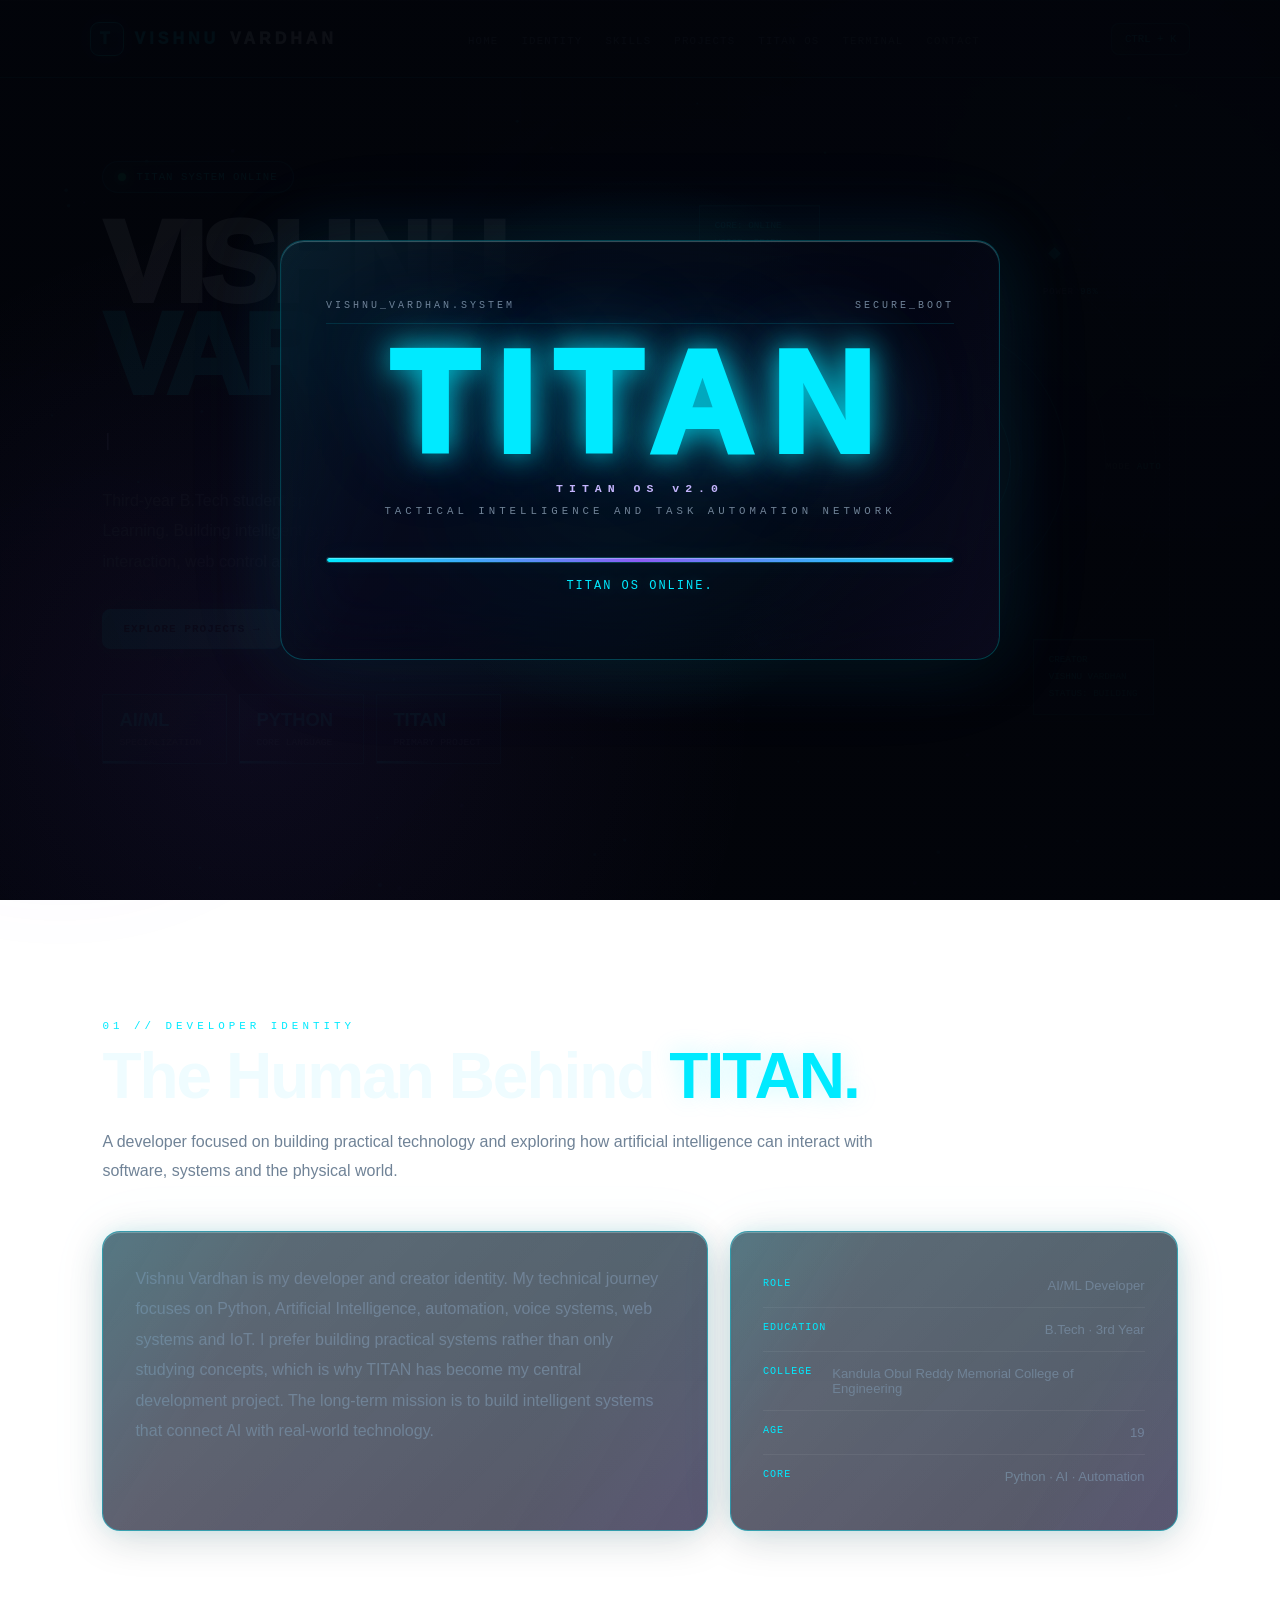
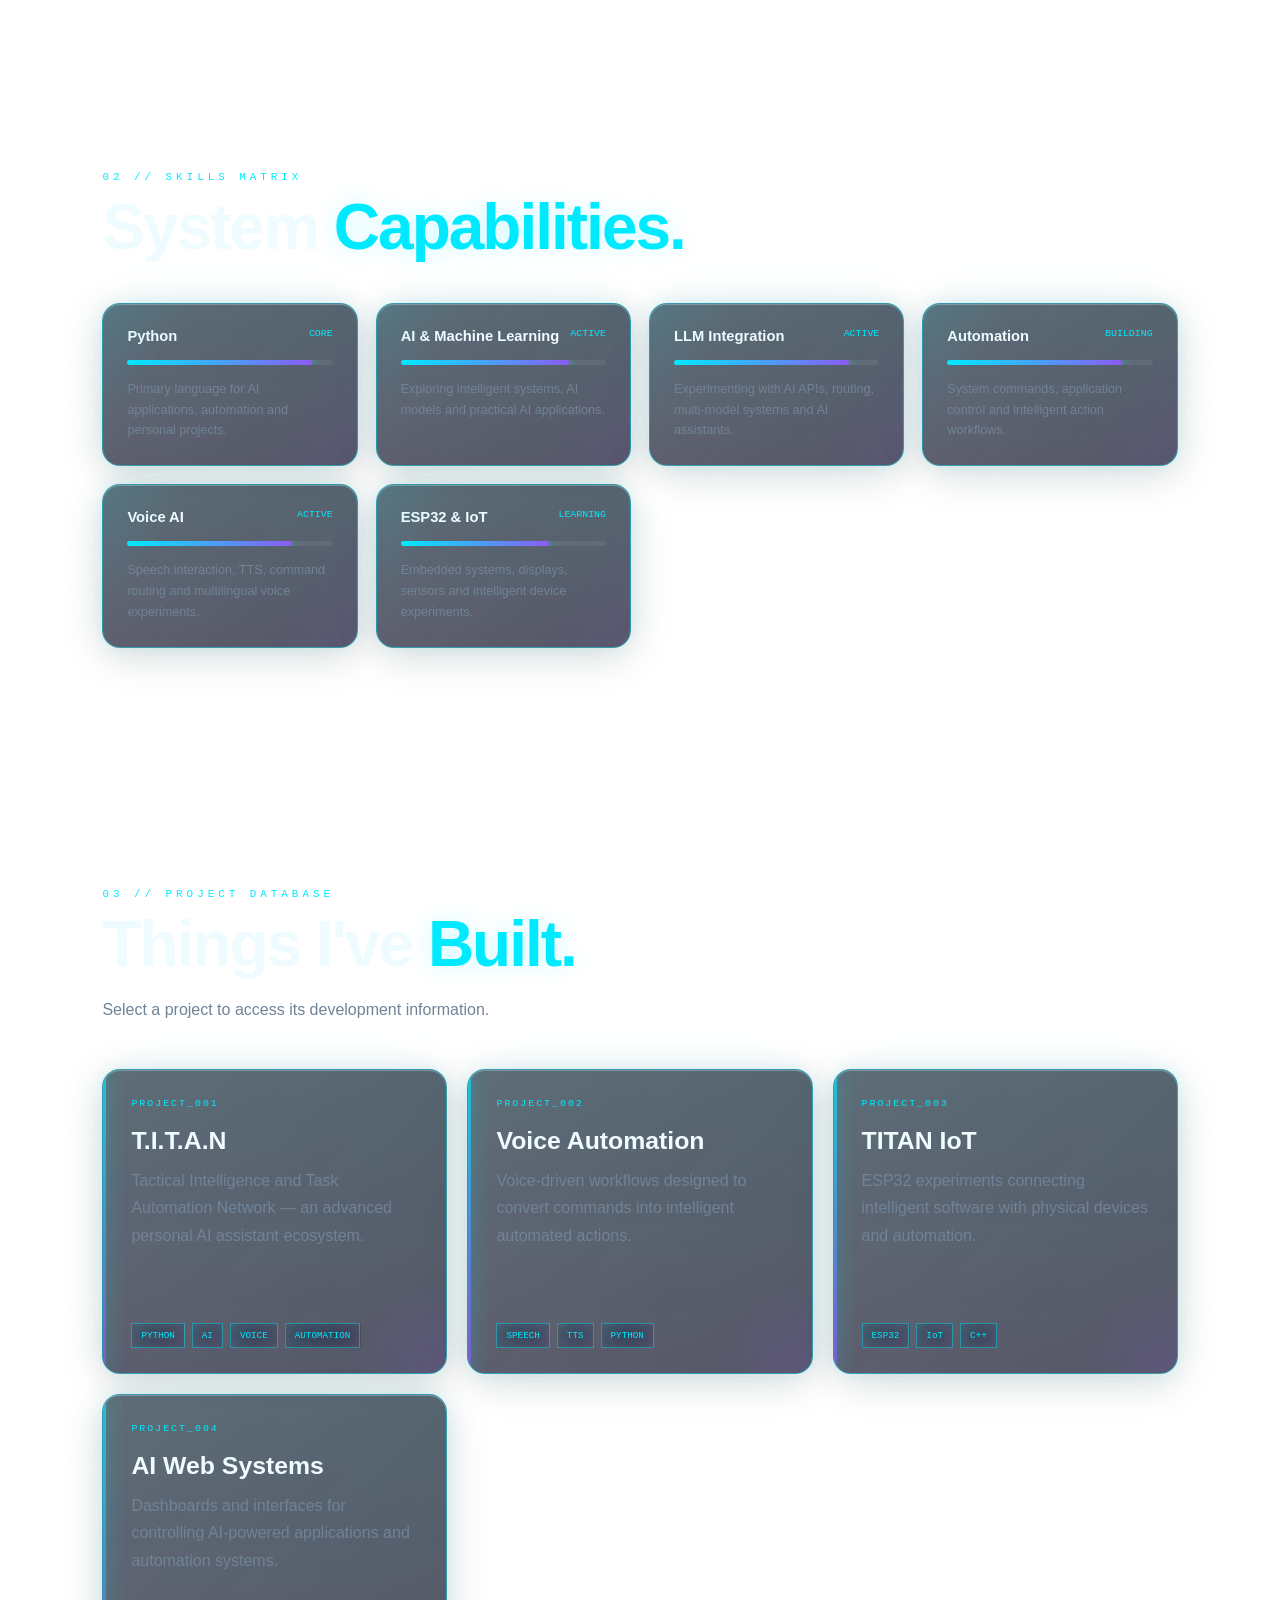
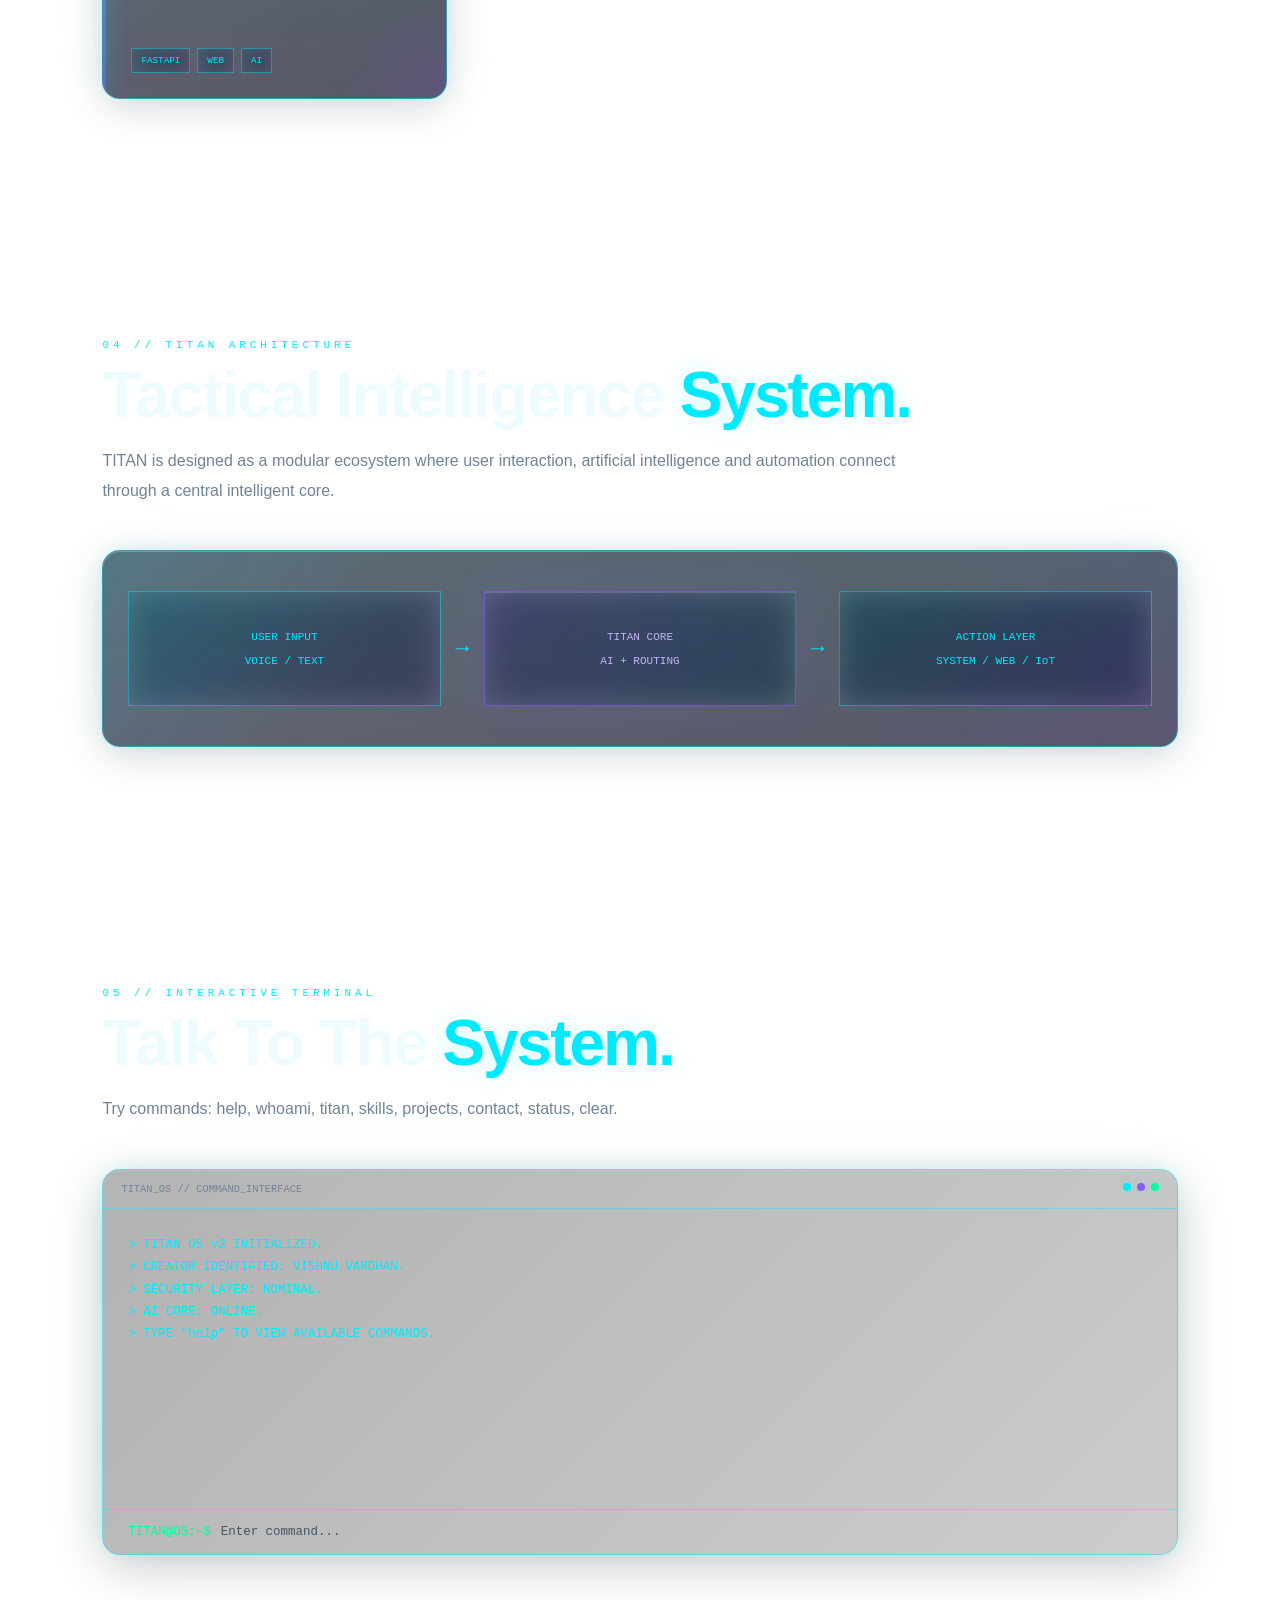
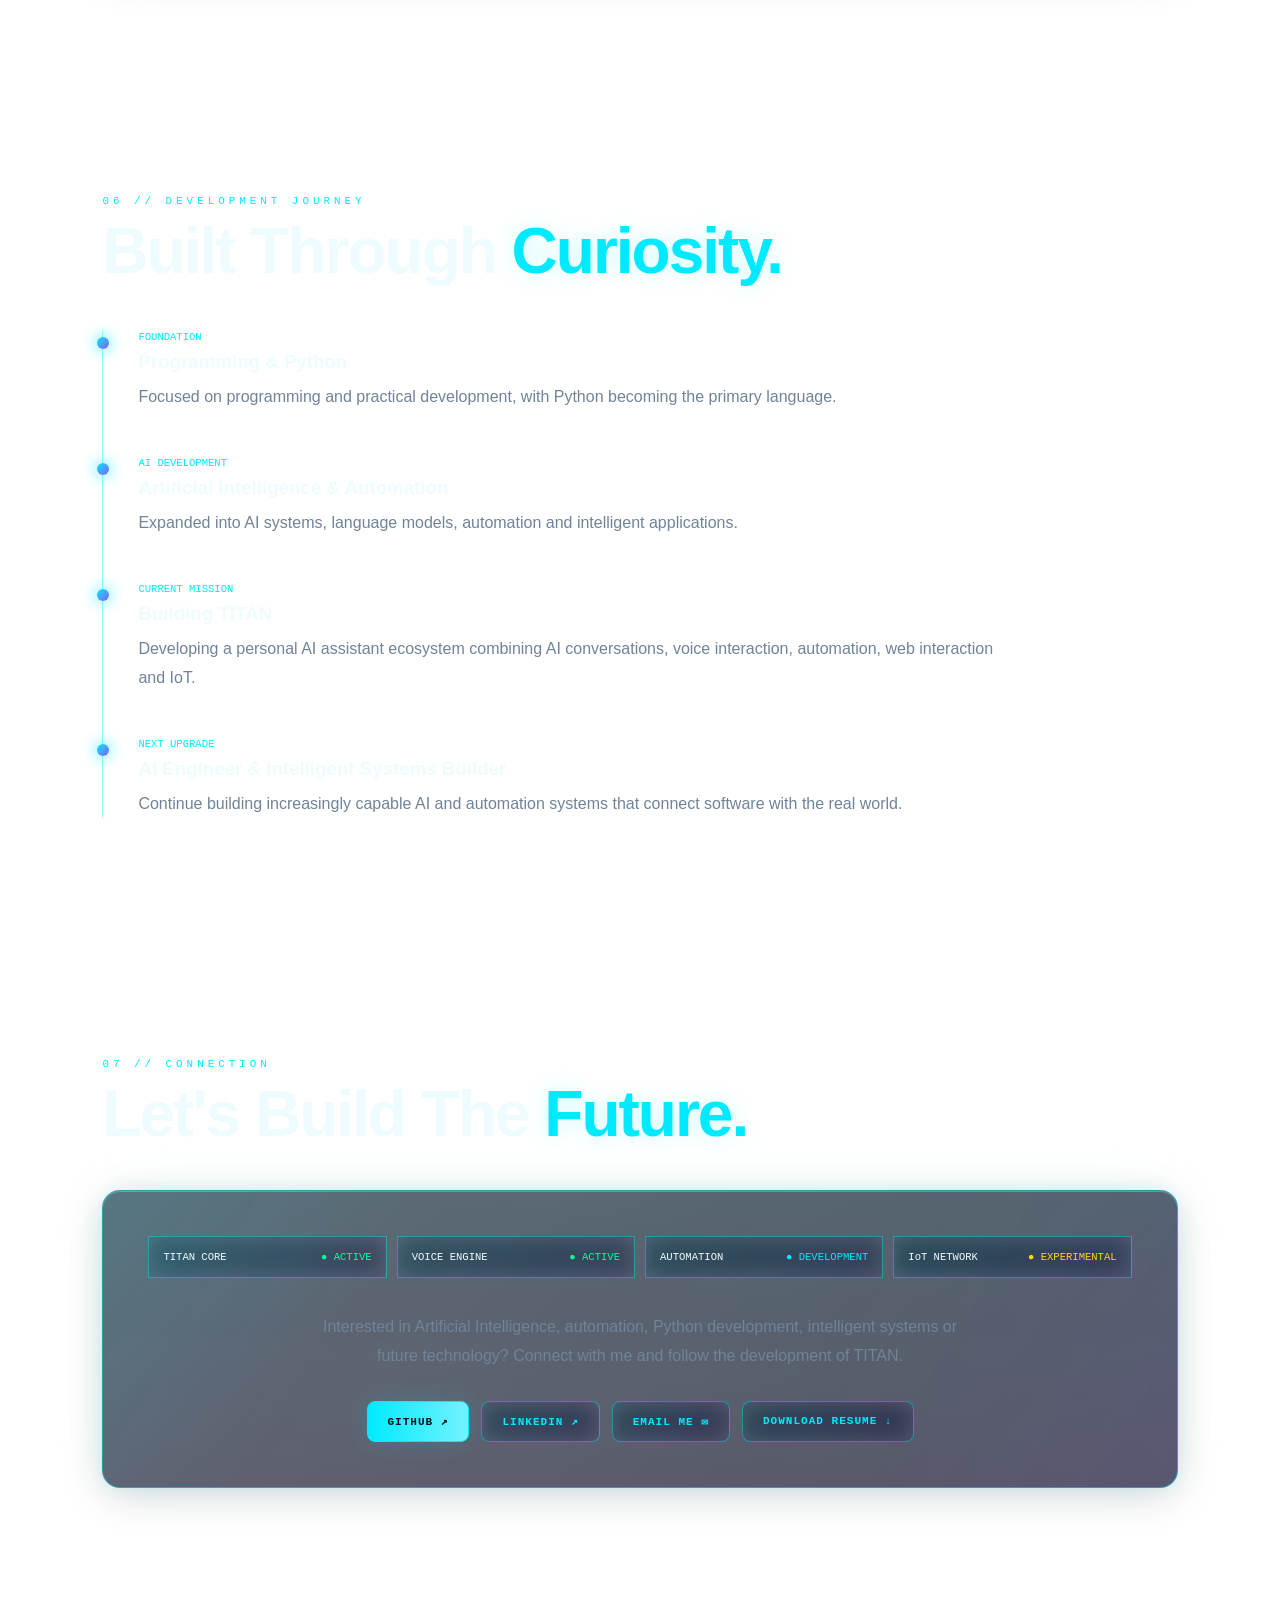
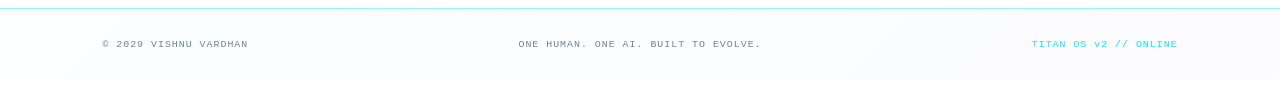
==== index.html @ 8878bdc1 "initial commit" ====
<!DOCTYPE html>
<html lang="en">
<head>
  <meta charset="UTF-8">
  <meta name="viewport" content="width=device-width, initial-scale=1.0">

  <meta
    name="description"
    content="Vishnu Vardhan — AI/ML Developer, Python Developer and creator of TITAN."
  >

  <meta name="theme-color" content="#03050d">

  <title>Vishnu Vardhan | TITAN OS v2</title>

  <style>
    /* =========================================================
       TITAN OS v2
       FUTURISTIC CYAN / VIOLET HUD SYSTEM
    ========================================================= */

    :root {
      --bg: #02040a;
      --bg-2: #050817;
      --bg-3: #090d20;

      --panel: rgba(7, 12, 28, 0.72);
      --panel-strong: rgba(4, 7, 18, 0.94);
      --panel-light: rgba(12, 20, 45, 0.60);

      --cyan: #00eaff;
      --cyan-soft: #a5f8ff;

      --violet: #8b5cf6;
      --violet-soft: #c4b5fd;

      --blue: #4f7cff;
      --green: #00ff9d;
      --yellow: #ffd60a;
      --red: #ff4d6d;

      --text: #effcff;
      --text-soft: #b9ccda;
      --muted: #708397;

      --border: rgba(0, 234, 255, 0.14);
      --border-bright: rgba(0, 234, 255, 0.42);
      --border-violet: rgba(139, 92, 246, 0.35);

      --shadow-cyan:
        0 0 18px rgba(0, 234, 255, 0.10),
        0 0 65px rgba(0, 234, 255, 0.05);

      --shadow-violet:
        0 0 25px rgba(139, 92, 246, 0.10),
        0 0 80px rgba(139, 92, 246, 0.06);

      --radius: 18px;
      --radius-small: 10px;
      --nav-height: 78px;
    }

    /* =========================================================
       RESET
    ========================================================= */

    * {
      margin: 0;
      padding: 0;
      box-sizing: border-box;
    }

    h1,
    h2,
    h3,
    p {
      overflow-wrap: break-word;
    }

    html {
      scroll-behavior: smooth;
      scroll-padding-top: var(--nav-height);
      -webkit-text-size-adjust: 100%;
      overflow-x: hidden;
    }

    body {
      min-height: 100vh;
      overflow-x: hidden;

      font-family:
        Inter,
        "Segoe UI",
        Arial,
        sans-serif;

      color: var(--text);

      background:
        radial-gradient(
          circle at 82% 8%,
          rgba(0, 234, 255, 0.12),
          transparent 24%
        ),
        radial-gradient(
          circle at 12% 78%,
          rgba(139, 92, 246, 0.10),
          transparent 28%
        ),
        radial-gradient(
          circle at 50% 38%,
          rgba(79, 124, 255, 0.05),
          transparent 40%
        ),
        linear-gradient(
          135deg,
          var(--bg),
          var(--bg-2) 50%,
          var(--bg-3)
        );

      background-attachment: fixed;
    }

    body::before {
      content: "";
      position: fixed;
      inset: 0;
      z-index: 9998;
      pointer-events: none;

      background:
        repeating-linear-gradient(
          to bottom,
          rgba(255,255,255,0.015) 0px,
          rgba(255,255,255,0.015) 1px,
          transparent 1px,
          transparent 4px
        );

      opacity: 0.22;
      mix-blend-mode: screen;
    }

    body::after {
      content: "";
      position: fixed;
      inset: 0;
      z-index: 9997;
      pointer-events: none;

      background:
        radial-gradient(
          circle at center,
          transparent 48%,
          rgba(0,0,0,0.22) 100%
        );
    }

    a {
      color: inherit;
      text-decoration: none;
    }

    button,
    input {
      font: inherit;
    }

    button {
      cursor: pointer;
    }

    ::selection {
      color: #021014;
      background: var(--cyan);
    }

    /* =========================================================
       BACKGROUND
    ========================================================= */

    #particles {
      position: fixed;
      inset: 0;
      z-index: -6;
      pointer-events: none;
    }

    .ambient-glow {
      position: fixed;
      width: 400px;
      height: 400px;
      border-radius: 50%;
      pointer-events: none;
      filter: blur(80px);
      opacity: 0.14;
      z-index: -4;
    }

    .ambient-one {
      top: 10%;
      right: -120px;
      background: var(--cyan);
    }

    .ambient-two {
      bottom: 10%;
      left: -140px;
      background: var(--violet);
    }

    .grid-background {
      position: fixed;
      inset: 0;
      z-index: -5;
      pointer-events: none;

      background:
        linear-gradient(
          rgba(0, 234, 255, 0.028) 1px,
          transparent 1px
        ),
        linear-gradient(
          90deg,
          rgba(0, 234, 255, 0.028) 1px,
          transparent 1px
        );

      background-size: 52px 52px;

      mask-image:
        linear-gradient(
          to bottom,
          black,
          transparent 92%
        );
    }

    .scan-line {
      position: fixed;
      left: 0;
      width: 100%;
      height: 1px;

      background:
        linear-gradient(
          90deg,
          transparent,
          rgba(0, 234, 255, 0.0),
          var(--cyan),
          rgba(0, 234, 255, 0.0),
          transparent
        );

      opacity: 0.18;
      z-index: -2;

      animation: scanMove 8s linear infinite;
      pointer-events: none;
    }

    @keyframes scanMove {
      0% {
        top: -5%;
      }

      100% {
        top: 105%;
      }
    }

    #scrollProgress {
      position: fixed;
      top: 0;
      left: 0;

      width: 0;
      height: 3px;

      z-index: 10001;

      background:
        linear-gradient(
          90deg,
          var(--cyan),
          var(--violet)
        );

      box-shadow:
        0 0 16px var(--cyan),
        0 0 22px var(--violet);
    }

    /* =========================================================
       BOOT SCREEN
    ========================================================= */

    #bootScreen {
      position: fixed;
      inset: 0;
      z-index: 99999;

      display: flex;
      justify-content: center;
      align-items: center;

      background:
        radial-gradient(
          circle at center,
          rgba(0, 234, 255, 0.12),
          transparent 35%
        ),
        radial-gradient(
          circle at 20% 80%,
          rgba(139, 92, 246, 0.08),
          transparent 40%
        ),
        linear-gradient(
          135deg,
          rgba(2, 4, 10, 0.95),
          rgba(2, 4, 10, 0.98)
        );

      transition:
        opacity 0.9s ease,
        visibility 0.9s ease;
    }

    #bootScreen.hidden {
      opacity: 0;
      visibility: hidden;
      pointer-events: none;
    }

    .boot-box {
      width: min(720px, 88%);

      padding: 60px 45px;

      border:
        1px solid rgba(0, 234, 255, 0.25);

      border-radius: 24px;

      background:
        linear-gradient(
          135deg,
          rgba(7, 12, 28, 0.60),
          rgba(4, 7, 18, 0.55)
        );

      backdrop-filter: blur(40px) saturate(180%);

      box-shadow:
        0 8px 60px rgba(0, 0, 0, 0.30),
        inset 0 1px 0 rgba(255, 255, 255, 0.20),
        inset 0 1px 2px rgba(0, 234, 255, 0.12),
        0 0 80px rgba(0, 234, 255, 0.12),
        0 0 120px rgba(139, 92, 246, 0.06);

      position: relative;

      overflow: hidden;
    }

    .boot-box::before {
      content: "";

      position: absolute;
      inset: 0;

      border-radius: 24px;

      background:
        linear-gradient(
          120deg,
          rgba(0, 234, 255, 0.08),
          transparent 30%,
          transparent 70%,
          rgba(139, 92, 246, 0.06)
        );

      pointer-events: none;
    }

    .boot-box > * {
      position: relative;
      z-index: 1;
    }

    .boot-topline {
      display: flex;
      justify-content: space-between;
      color: var(--muted);
      font: 10px/1 monospace;
      letter-spacing: 3px;
      margin-bottom: 20px;

      padding-bottom: 12px;

      border-bottom: 1px solid rgba(0, 234, 255, 0.12);

      animation: fadeInDown 0.8s ease-out;
    }

    @keyframes fadeInDown {
      from {
        opacity: 0;
        transform: translateY(-10px);
      }
      to {
        opacity: 1;
        transform: translateY(0);
      }
    }

    .boot-logo {
      text-align: center;

      font-size:
        clamp(4rem, 12vw, 9rem);

      font-weight: 950;
      line-height: 0.85;
      letter-spacing: 18px;

      color: var(--cyan);

      text-shadow:
        0 0 30px rgba(0, 234, 255, 0.85),
        0 0 80px rgba(0, 234, 255, 0.30),
        0 0 120px rgba(139, 92, 246, 0.20);

      animation: bootLogoGlow 3s ease-in-out infinite;
    }

    @keyframes bootLogoGlow {
      0%, 100% {
        text-shadow:
          0 0 30px rgba(0, 234, 255, 0.85),
          0 0 80px rgba(0, 234, 255, 0.30),
          0 0 120px rgba(139, 92, 246, 0.20);
      }
      50% {
        text-shadow:
          0 0 40px rgba(0, 234, 255, 1),
          0 0 100px rgba(0, 234, 255, 0.40),
          0 0 140px rgba(139, 92, 246, 0.30);
      }
    }

    .boot-version {
      text-align: center;
      margin-top: 15px;

      color: var(--violet-soft);

      font:
        700 0.72rem monospace;

      letter-spacing: 6px;

      opacity: 0.9;

      animation: fadeInUp 0.8s ease-out 0.2s both;
    }

    @keyframes fadeInUp {
      from {
        opacity: 0;
        transform: translateY(10px);
      }
      to {
        opacity: 1;
        transform: translateY(0);
      }
    }

    .boot-subtitle {
      margin-top: 10px;

      text-align: center;

      color: var(--muted);

      font:
        0.67rem monospace;

      letter-spacing: 4px;

      animation: fadeInUp 0.8s ease-out 0.4s both;
    }

    .boot-progress-shell {
      margin-top: 40px;

      height: 6px;

      background:
        linear-gradient(
          135deg,
          rgba(255, 255, 255, 0.05),
          rgba(255, 255, 255, 0.02)
        );

      border:
        1px solid rgba(0, 234, 255, 0.20);

      border-radius: 3px;

      overflow: hidden;

      box-shadow:
        inset 0 1px 2px rgba(0, 0, 0, 0.20),
        0 0 20px rgba(0, 234, 255, 0.08);

      animation: fadeInUp 0.8s ease-out 0.6s both;
    }

    #bootProgress {
      width: 0;
      height: 100%;

      background:
        linear-gradient(
          90deg,
          var(--cyan),
          var(--violet),
          var(--cyan)
        );

      box-shadow:
        0 0 20px var(--cyan),
        0 0 30px var(--violet),
        inset 0 1px 0 rgba(255, 255, 255, 0.30);

      transition:
        width 0.35s cubic-bezier(0.23, 1, 0.320, 1);

      border-radius: 2px;
    }

    #bootMessage {
      margin-top: 16px;

      text-align: center;

      color: var(--cyan);

      font:
        0.75rem monospace;

      letter-spacing: 2px;

      min-height: 20px;

      opacity: 0.95;

      animation: fadeInUp 0.8s ease-out 0.8s both;

      text-shadow:
        0 0 15px rgba(0, 234, 255, 0.30);
    }

    /* =========================================================
       NAVIGATION
    ========================================================= */

    nav {
      position: fixed;
      top: 0;
      left: 0;

      width: 100%;
      height: var(--nav-height);

      z-index: 5000;

      display: flex;
      align-items: center;
      justify-content: space-between;

      padding: 0 7%;

      background:
        linear-gradient(
          135deg,
          rgba(2, 4, 10, 0.45),
          rgba(2, 4, 10, 0.35)
        );

      backdrop-filter: blur(25px) saturate(180%);

      border-bottom:
        1px solid var(--border-bright);

      box-shadow:
        0 8px 35px rgba(0,0,0,0.15),
        inset 0 1px 0 rgba(255,255,255,0.1);
    }

    .brand {
      display: flex;
      align-items: center;
      gap: 11px;

      color: var(--cyan);

      font-weight: 950;
      letter-spacing: 4px;
    }

    .brand-icon {
      width: 34px;
      height: 34px;

      display: grid;
      place-items: center;

      border:
        1px solid var(--cyan);

      border-radius: 9px;

      color: var(--cyan);

      background:
        linear-gradient(
          135deg,
          rgba(0,234,255,0.25),
          rgba(139,92,246,0.20)
        );

      box-shadow:
        0 0 20px rgba(0,234,255,0.25),
        inset 0 0 20px rgba(0,234,255,0.12),
        0 8px 16px rgba(0,0,0,0.1);

      backdrop-filter: blur(12px);
    }

    .brand span {
      color: var(--text);
    }

    .nav-links {
      display: flex;
      align-items: center;
      gap: 23px;
      list-style: none;
    }

    .nav-links a {
      position: relative;

      color: var(--muted);

      font:
        0.67rem monospace;

      letter-spacing: 1.2px;

      transition: 0.25s;
    }

    .nav-links a::after {
      content: "";

      position: absolute;
      left: 0;
      bottom: -7px;

      width: 0;
      height: 1px;

      background:
        linear-gradient(
          90deg,
          var(--cyan),
          var(--violet)
        );

      box-shadow:
        0 0 8px var(--cyan);

      transition: width 0.25s ease;
    }

    .nav-links a:hover {
      color: var(--text);
    }

    .nav-links a:hover::after {
      width: 100%;
    }

    .nav-actions {
      display: flex;
      gap: 10px;
    }

    .nav-button {
      padding: 9px 13px;

      color: var(--cyan);

      background:
        linear-gradient(
          135deg,
          rgba(0,234,255,0.08),
          rgba(139,92,246,0.06)
        );

      border:
        1px solid var(--border-bright);

      border-radius: 8px;

      font:
        0.67rem monospace;

      backdrop-filter: blur(12px);

      transition: 0.25s;
    }

    .nav-button:hover {
      color: #001014;
      background: var(--cyan);

      box-shadow:
        0 0 25px rgba(0,234,255,0.2);
    }

    #menuButton {
      display: none;

      color: var(--cyan);

      background: transparent;
      border: none;

      font-size: 1.5rem;
    }

    /* =========================================================
       GENERAL
    ========================================================= */

    section {
      padding: 120px 8%;
    }

    .section-label {
      color: var(--cyan);

      font:
        0.68rem monospace;

      letter-spacing: 4px;
    }

    .section-title {
      margin-top: 14px;

      font-size:
        clamp(2.6rem, 5vw, 4.8rem);

      line-height: 0.95;

      letter-spacing: -2px;
    }

    .section-title span {
      color: var(--cyan);

      text-shadow:
        0 0 25px rgba(0,234,255,0.22);
    }

    .section-description {
      max-width: 800px;

      margin-top: 20px;

      color: var(--muted);

      line-height: 1.85;
    }

    .glass {
      background:
        linear-gradient(
          135deg,
          rgba(255,255,255,0.12),
          rgba(255,255,255,0.04)
        ),
        linear-gradient(
          180deg,
          rgba(0,234,255,0.06),
          rgba(139,92,246,0.04)
        ),
        var(--panel);

      border:
        1px solid var(--border-bright);

      border-radius: var(--radius);

      backdrop-filter: blur(32px) saturate(180%);

      box-shadow:
        0 8px 40px rgba(0,0,0,0.15),
        inset 0 1px 0 rgba(255,255,255,0.25),
        inset 0 1px 2px rgba(0,234,255,0.08),
        var(--shadow-cyan);

      position: relative;

      transition: 
        all 0.4s cubic-bezier(0.23, 1, 0.320, 1);
    }

    .glass:hover {
      backdrop-filter: blur(40px) saturate(200%);
      border-color: rgba(0, 234, 255, 0.7);
      box-shadow:
        0 16px 56px rgba(0,234,255,0.18),
        inset 0 1px 0 rgba(255,255,255,0.3),
        inset 0 1px 2px rgba(0,234,255,0.15),
        var(--shadow-cyan);
      transform: translateY(-2px);
    }

    .glass::before {
      content: "";

      position: absolute;
      inset: 0;

      border-radius: inherit;

      background:
        linear-gradient(
          120deg,
          rgba(0,234,255,0.12),
          transparent 25%,
          transparent 72%,
          rgba(139,92,246,0.10)
        );

      pointer-events: none;

      opacity: 0.7;

      transition: opacity 0.4s ease;
    }

    .glass:hover::before {
      opacity: 1;
    }

    .btn {
      display: inline-flex;
      align-items: center;
      justify-content: center;

      gap: 8px;

      padding: 13px 20px;

      border-radius: 8px;

      font:
        800 0.69rem monospace;

      letter-spacing: 1px;

      transition:
        transform 0.25s ease,
        box-shadow 0.25s ease,
        background 0.25s ease;
    }

    .btn:hover {
      transform: translateY(-4px);
    }

    .btn-primary {
      color: #001014;

      background:
        linear-gradient(
          90deg,
          var(--cyan),
          #73f2ff
        );

      border:
        1px solid var(--cyan);

      box-shadow:
        0 0 25px rgba(0,234,255,0.14);
    }

    .btn-primary:hover {
      box-shadow:
        0 0 35px rgba(0,234,255,0.30),
        0 0 60px rgba(139,92,246,0.10);
    }

    .btn-outline {
      color: var(--cyan);

      background:
        linear-gradient(
          135deg,
          rgba(0,234,255,0.08),
          rgba(139,92,246,0.06)
        );

      border:
        1px solid var(--border-bright);

      backdrop-filter: blur(12px);
    }

    .btn-outline:hover {
      background:
        linear-gradient(
          90deg,
          rgba(0,234,255,0.15),
          rgba(139,92,246,0.12)
        );

      box-shadow:
        0 0 28px rgba(0,234,255,0.12);
    }

    /* =========================================================
       HERO
    ========================================================= */

    .hero {
      min-height: 100vh;

      display: flex;
      align-items: center;

      padding-top: 145px;
    }

    .hero-grid {
      width: 100%;

      display: grid;

      grid-template-columns:
        1.05fr 0.95fr;

      align-items: center;

      gap: 45px;
    }

    .system-status {
      display: inline-flex;
      align-items: center;
      gap: 10px;

      padding: 9px 15px;

      border:
        1px solid var(--border-bright);

      border-radius: 999px;

      color: var(--cyan);

      background:
        linear-gradient(
          135deg,
          rgba(0,234,255,0.08),
          rgba(139,92,246,0.06)
        );

      font:
        0.67rem monospace;

      letter-spacing: 1px;

      box-shadow:
        inset 0 0 20px rgba(0,234,255,0.05),
        0 0 20px rgba(0,234,255,0.08);

      backdrop-filter: blur(12px);
    }

    .status-dot {
      width: 8px;
      height: 8px;

      border-radius: 50%;

      background: var(--green);

      box-shadow:
        0 0 10px var(--green);

      animation:
        pulse 1.5s infinite;
    }

    @keyframes pulse {
      50% {
        opacity: 0.35;
        transform: scale(0.65);
      }
    }

    .hero h1 {
      margin-top: 24px;

      font-size:
        clamp(4rem, 9vw, 9.5rem);

      line-height: 0.80;

      letter-spacing: -6px;

      font-weight: 950;
    }

    .hero h1 span {
      color: var(--cyan);

      text-shadow:
        0 0 30px rgba(0,234,255,0.20);
    }

    .typing-wrapper {
      min-height: 35px;

      margin-top: 30px;

      color: var(--cyan-soft);

      font:
        1.1rem monospace;

      letter-spacing: 0.5px;
    }

    .cursor {
      color: var(--violet-soft);
      animation: blink 0.8s infinite;
    }

    @keyframes blink {
      50% {
        opacity: 0;
      }
    }

    .hero-description {
      max-width: 720px;

      margin-top: 20px;

      color: var(--muted);

      line-height: 1.9;
    }

    .hero-actions {
      display: flex;
      flex-wrap: wrap;

      gap: 12px;

      margin-top: 32px;
    }

    .quick-stats {
      display: flex;
      flex-wrap: wrap;

      gap: 12px;

      margin-top: 45px;
    }

    .quick-stat {
      min-width: 125px;

      padding: 14px 16px;

      position: relative;

      border:
        1px solid var(--border-bright);

      background:
        linear-gradient(
          135deg,
          rgba(0,234,255,0.08),
          rgba(139,92,246,0.06)
        );

      backdrop-filter: blur(12px);

      overflow: hidden;

      transition: all 0.3s ease;
    }

    .quick-stat:hover {
      border-color: rgba(0, 234, 255, 0.6);
      box-shadow: 0 0 25px rgba(0,234,255,0.12);
      transform: translateY(-2px);
    }

    .quick-stat::after {
      content: "";

      position: absolute;

      left: 0;
      bottom: 0;

      width: 45%;
      height: 2px;

      background:
        linear-gradient(
          90deg,
          var(--cyan),
          transparent
        );
    }

    .quick-stat strong {
      display: block;

      color: var(--cyan);

      font-size: 1.15rem;
    }

    .quick-stat span {
      color: var(--muted);

      font:
        0.61rem monospace;
    }

    /* =========================================================
       TITAN REACTOR HUD
    ========================================================= */

    .hud-system {
      position: relative;

      min-height: 570px;

      display: flex;
      align-items: center;
      justify-content: center;
    }

    .hud-frame {
      position: absolute;

      width: 520px;
      height: 520px;

      border:
        1px solid rgba(0,234,255,0.08);

      clip-path:
        polygon(
          14% 0,
          86% 0,
          100% 14%,
          100% 86%,
          86% 100%,
          14% 100%,
          0 86%,
          0 14%
        );
    }

    .hud-frame::before,
    .hud-frame::after {
      content: "";

      position: absolute;
      inset: 15px;

      border:
        1px dashed rgba(139,92,246,0.18);

      clip-path:
        inherit;
    }

    .orbit {
      position: absolute;

      border-radius: 50%;

      border:
        1px solid rgba(0,234,255,0.20);
    }

    .orbit::after {
      content: "";

      position: absolute;

      top: 50%;
      left: -4px;

      width: 8px;
      height: 8px;

      border-radius: 50%;

      background: var(--cyan);

      box-shadow:
        0 0 15px var(--cyan);
    }

    .orbit-1 {
      width: 460px;
      height: 460px;

      border-style: dashed;

      animation:
        rotate 22s linear infinite;
    }

    .orbit-2 {
      width: 360px;
      height: 360px;

      border-color:
        rgba(139,92,246,0.24);

      animation:
        rotateReverse 15s linear infinite;
    }

    .orbit-3 {
      width: 280px;
      height: 280px;

      border-color:
        rgba(0,234,255,0.40);

      animation:
        rotate 10s linear infinite;
    }

    @keyframes rotate {
      to {
        transform: rotate(360deg);
      }
    }

    @keyframes rotateReverse {
      to {
        transform: rotate(-360deg);
      }
    }

    .reactor-ring {
      position: absolute;

      width: 220px;
      height: 220px;

      border-radius: 50%;

      border:
        1px solid rgba(0,234,255,0.15);

      box-shadow:
        inset 0 0 30px rgba(0,234,255,0.05);
    }

    .reactor-ring::before {
      content: "";

      position: absolute;
      inset: 12px;

      border-radius: 50%;

      border:
        1px solid rgba(139,92,246,0.20);

      animation:
        rotateReverse 6s linear infinite;
    }

    .titan-core {
      position: relative;
      z-index: 5;

      width: 170px;
      height: 170px;

      display: flex;
      align-items: center;
      justify-content: center;

      border-radius: 50%;

      cursor: pointer;

      background:
        radial-gradient(
          circle,
          rgba(255,255,255,0.95) 0%,
          rgba(0,234,255,0.95) 5%,
          rgba(0,234,255,0.35) 22%,
          rgba(139,92,246,0.16) 45%,
          rgba(0,0,0,0.10) 68%
        );

      border:
        1px solid var(--cyan);

      box-shadow:
        0 0 40px rgba(0,234,255,0.55),
        0 0 100px rgba(0,234,255,0.16),
        inset 0 0 35px rgba(255,255,255,0.35);

      transition:
        transform 0.3s ease;

      animation:
        reactorPulse 2.8s infinite;
    }

    @keyframes reactorPulse {
      50% {
        box-shadow:
          0 0 65px rgba(0,234,255,0.72),
          0 0 120px rgba(139,92,246,0.18),
          inset 0 0 50px rgba(255,255,255,0.40);
      }
    }

    .titan-core::before {
      content: "";

      position: absolute;
      inset: -10px;

      border-radius: 50%;

      border:
        1px solid rgba(0,234,255,0.20);

      animation:
        rotate 4s linear infinite;
    }

    .titan-core::after {
      content: "SYSTEM CORE";

      position: absolute;

      top: -37px;

      color: var(--muted);

      font:
        0.55rem monospace;

      letter-spacing: 3px;
    }

    .core-name {
      color: #ffffff;

      font:
        900 1.45rem monospace;

      letter-spacing: 6px;

      text-shadow:
        0 0 15px #ffffff,
        0 0 30px var(--cyan);
    }

    .hud-data {
      position: absolute;

      padding: 12px 15px;

      color: var(--cyan);

      font:
        0.58rem/1.8 monospace;

      border:
        1px solid var(--border-bright);

      background:
        linear-gradient(
          135deg,
          rgba(0,234,255,0.08),
          rgba(139,92,246,0.06)
        );

      backdrop-filter: blur(16px);

      box-shadow:
        0 8px 24px rgba(0,0,0,0.15),
        inset 0 1px 0 rgba(255,255,255,0.15);
    }

    .hud-top-left {
      top: 28px;
      left: 0;
    }

    .hud-bottom-right {
      right: 0;
      bottom: 32px;
    }

    .hud-mini {
      position: absolute;

      font:
        0.54rem monospace;

      color: var(--muted);

      letter-spacing: 1px;
    }

    .hud-mini-cyan {
      color: var(--cyan);
    }

    .mini-1 {
      top: 110px;
      right: 55px;
    }

    .mini-2 {
      bottom: 105px;
      left: 30px;
    }

    .mini-3 {
      top: 50%;
      right: -8px;
    }

    .hud-marker {
      position: absolute;

      width: 9px;
      height: 9px;

      background: var(--cyan);

      box-shadow:
        0 0 12px var(--cyan);

      transform: rotate(45deg);
    }

    .marker-1 {
      top: 72px;
      right: 95px;
    }

    .marker-2 {
      bottom: 100px;
      left: 60px;

      background: var(--violet);

      box-shadow:
        0 0 12px var(--violet);
    }

    /* =========================================================
       ABOUT
    ========================================================= */

    .about-grid {
      margin-top: 45px;

      display: grid;

      grid-template-columns:
        1.15fr 0.85fr;

      gap: 22px;
    }

    .about-card {
      padding: 32px;
    }

    .about-card p {
      color: var(--muted);
      line-height: 1.9;
    }

    .identity-list {
      list-style: none;
    }

    .identity-list li {
      display: flex;
      justify-content: space-between;

      gap: 20px;

      padding: 14px 0;

      border-bottom:
        1px solid rgba(255,255,255,0.06);

      color: var(--muted);

      font-size: 0.82rem;

      transition: all 0.3s ease;
    }

    .identity-list li:hover {
      color: var(--text);
      border-color: rgba(0, 234, 255, 0.2);
    }

    .identity-list li:last-child {
      border-bottom: none;
    }

    .identity-list strong {
      color: var(--cyan);

      font:
        0.63rem monospace;

      letter-spacing: 1px;
    }

    /* =========================================================
       SKILLS
    ========================================================= */

    .skills-grid {
      margin-top: 45px;

      display: grid;

      grid-template-columns:
        repeat(auto-fit, minmax(240px, 1fr));

      gap: 18px;
    }

    .skill-card {
      padding: 24px;

      transition:
        all 0.35s cubic-bezier(0.23, 1, 0.320, 1);
    }

    .skill-card:hover {
      transform: translateY(-8px);

      border-color:
        rgba(0, 234, 255, 0.7);

      box-shadow:
        0 16px 50px rgba(0,234,255,0.15),
        inset 0 1px 0 rgba(255,255,255,0.2),
        var(--shadow-cyan);

      backdrop-filter: blur(40px);
    }

    .skill-header {
      display: flex;
      justify-content: space-between;

      margin-bottom: 16px;
    }

    .skill-header strong {
      font-size: 0.92rem;
    }

    .skill-level {
      color: var(--cyan);

      font:
        0.62rem monospace;
    }

    .skill-bar {
      height: 5px;

      overflow: hidden;

      background:
        rgba(255,255,255,0.06);

      border-radius: 2px;
    }

    .skill-progress {
      width: 0;
      height: 100%;

      background:
        linear-gradient(
          90deg,
          var(--cyan),
          var(--violet)
        );

      box-shadow:
        0 0 13px var(--cyan);

      transition:
        width 1.5s ease;

      border-radius: 2px;
    }

    .skill-card p {
      margin-top: 14px;

      color: var(--muted);

      font-size: 0.79rem;
      line-height: 1.65;
    }

    /* =========================================================
       PROJECTS
    ========================================================= */

    .projects-grid {
      margin-top: 45px;

      display: grid;

      grid-template-columns:
        repeat(auto-fit, minmax(280px, 1fr));

      gap: 20px;
    }

    .project-card {
      position: relative;

      min-height: 305px;

      padding: 28px;

      overflow: hidden;

      cursor: pointer;

      transition:
        all 0.4s cubic-bezier(0.23, 1, 0.320, 1);
    }

    .project-card::before {
      content: "";

      position: absolute;

      top: 0;
      left: 0;

      width: 3px;
      height: 100%;

      background:
        linear-gradient(
          180deg,
          var(--cyan),
          var(--violet)
        );

      box-shadow:
        0 0 18px var(--cyan);

      transition: width 0.4s ease;
    }

    .project-card:hover::before {
      width: 6px;
      box-shadow: 0 0 28px var(--cyan);
    }

    .project-card::after {
      content: "";

      position: absolute;

      width: 170px;
      height: 170px;

      right: -75px;
      bottom: -75px;

      border-radius: 50%;

      background:
        radial-gradient(
          circle,
          rgba(139,92,246,0.12),
          transparent 68%
        );
    }

    .project-card:hover {
      transform: translateY(-12px);

      border-color:
        rgba(0, 234, 255, 0.7);

      box-shadow:
        0 20px 60px rgba(0,234,255,0.15),
        inset 0 1px 0 rgba(255,255,255,0.2),
        var(--shadow-cyan);

      backdrop-filter: blur(40px);
    }

    .project-number {
      color: var(--cyan);

      font:
        0.62rem monospace;

      letter-spacing: 2px;
    }

    .project-card h3 {
      margin-top: 18px;

      font-size: 1.55rem;
    }

    .project-card p {
      margin-top: 12px;

      color: var(--muted);

      line-height: 1.7;
    }

    .project-tags {
      position: absolute;

      left: 28px;
      bottom: 25px;

      display: flex;
      flex-wrap: wrap;

      gap: 7px;
    }

    .tag {
      padding: 6px 9px;

      color: var(--cyan);

      border:
        1px solid var(--border-bright);

      background:
        linear-gradient(
          135deg,
          rgba(0,234,255,0.08),
          rgba(139,92,246,0.06)
        );

      font:
        0.58rem monospace;

      backdrop-filter: blur(12px);

      transition: all 0.3s ease;
    }

    .tag:hover {
      border-color: var(--cyan);
      box-shadow: 0 0 15px rgba(0,234,255,0.15);
    }

    /* =========================================================
       ARCHITECTURE
    ========================================================= */

    .architecture {
      margin-top: 45px;

      padding: 40px 25px;
    }

    .architecture-flow {
      display: grid;

      grid-template-columns:
        1fr auto 1fr auto 1fr;

      align-items: center;

      gap: 15px;
    }

    .architecture-node {
      min-height: 115px;

      display: flex;
      align-items: center;
      justify-content: center;

      padding: 15px;

      text-align: center;

      color: var(--cyan);

      border:
        1px solid var(--border-bright);

      background:
        linear-gradient(
          135deg,
          rgba(0,234,255,0.10),
          rgba(139,92,246,0.08)
        );

      font:
        0.69rem monospace;

      backdrop-filter: blur(16px);

      transition: all 0.3s ease;
    }

    .architecture-node:hover {
      border-color: var(--cyan);

      background:
        linear-gradient(
          135deg,
          rgba(0,234,255,0.18),
          rgba(139,92,246,0.12)
        );

      box-shadow:
        0 0 35px rgba(0,234,255,0.12);

      transform: translateY(-2px);
    }

    .architecture-core {
      border-color:
        rgba(139,92,246,0.65);

      color:
        var(--violet-soft);

      background:
        linear-gradient(
          135deg,
          rgba(139,92,246,0.15),
          rgba(0,234,255,0.08)
        );

      box-shadow:
        0 0 35px rgba(139,92,246,0.12),
        inset 0 1px 0 rgba(255,255,255,0.15);
    }

    .architecture-arrow {
      color: var(--cyan);

      font:
        1.4rem monospace;
    }

    /* =========================================================
       TERMINAL
    ========================================================= */

    .terminal-container {
      margin-top: 45px;

      overflow: hidden;

      border:
        1px solid var(--border-bright);

      border-radius: var(--radius);

      background:
        linear-gradient(
          135deg,
          rgba(0,0,0,0.30),
          rgba(0,0,0,0.20)
        );

      backdrop-filter: blur(20px);

      box-shadow:
        0 12px 50px rgba(0,0,0,0.20),
        inset 0 1px 0 rgba(255,255,255,0.12),
        var(--shadow-cyan);
    }

    .terminal-header {
      display: flex;
      justify-content: space-between;

      padding: 13px 18px;

      color: var(--muted);

      background:
        linear-gradient(
          135deg,
          rgba(255,255,255,0.04),
          rgba(255,255,255,0.02)
        );

      border-bottom:
        1px solid var(--border-bright);

      font:
        0.65rem monospace;
    }

    .terminal-dots {
      display: flex;
      gap: 6px;
    }

    .terminal-dots span {
      width: 8px;
      height: 8px;

      border-radius: 50%;

      background: var(--cyan);

      box-shadow:
        0 0 8px rgba(0,234,255,0.25);

      transition: all 0.3s ease;
    }

    .terminal-dots span:nth-child(2) {
      background: var(--violet);
    }

    .terminal-dots span:nth-child(3) {
      background: var(--green);
    }

    #terminalOutput {
      height: 300px;

      overflow-y: auto;

      padding: 25px;

      color: var(--cyan);

      font:
        0.78rem/1.8 Consolas, monospace;
    }

    #terminalOutput::-webkit-scrollbar {
      width: 6px;
    }

    #terminalOutput::-webkit-scrollbar-thumb {
      background:
        rgba(0,234,255,0.20);

      border-radius: 3px;
    }

    #terminalOutput::-webkit-scrollbar-track {
      background: transparent;
    }

    .terminal-input-row {
      display: flex;

      padding: 15px 25px;

      border-top:
        1px solid var(--border-bright);

      background:
        linear-gradient(
          135deg,
          rgba(255,255,255,0.02),
          rgba(255,255,255,0.01)
        );
    }

    .terminal-prompt {
      color: var(--green);

      font:
        0.78rem monospace;
    }

    #terminalInput {
      flex: 1;

      margin-left: 10px;

      color: var(--text);

      outline: none;
      border: none;

      background: transparent;

      font:
        0.78rem monospace;
    }

    #terminalInput::placeholder {
      color: #425461;
    }

    /* =========================================================
       TIMELINE
    ========================================================= */

    .timeline {
      max-width: 900px;

      margin-top: 50px;

      padding-left: 35px;

      border-left:
        1px solid var(--border-bright);
    }

    .timeline-item {
      position: relative;

      margin-bottom: 45px;
    }

    .timeline-item:last-child {
      margin-bottom: 0;
    }

    .timeline-item::before {
      content: "";

      position: absolute;

      top: 6px;
      left: -41px;

      width: 12px;
      height: 12px;

      border-radius: 50%;

      background:
        linear-gradient(
          135deg,
          var(--cyan),
          var(--violet)
        );

      box-shadow:
        0 0 15px var(--cyan);

      transition: all 0.3s ease;
    }

    .timeline-item:hover::before {
      transform: scale(1.3);
      box-shadow: 0 0 25px var(--cyan);
    }

    .timeline-year {
      color: var(--cyan);

      font:
        0.66rem monospace;
    }

    .timeline-item h3 {
      margin-top: 8px;
    }

    .timeline-item p {
      margin-top: 10px;

      color: var(--muted);

      line-height: 1.8;

      transition: color 0.3s ease;
    }

    .timeline-item:hover p {
      color: var(--text-soft);
    }

    /* =========================================================
       CONTACT
    ========================================================= */

    .contact-panel {
      margin-top: 45px;

      padding: 45px;

      text-align: center;
    }

    .status-dashboard {
      display: grid;

      grid-template-columns:
        repeat(auto-fit, minmax(220px, 1fr));

      gap: 10px;

      margin-bottom: 35px;

      text-align: left;
    }

    .status-item {
      display: flex;
      justify-content: space-between;

      padding: 14px;

      border:
        1px solid var(--border-bright);

      background:
        linear-gradient(
          135deg,
          rgba(0,234,255,0.08),
          rgba(139,92,246,0.06)
        );

      font:
        0.66rem monospace;

      backdrop-filter: blur(12px);

      transition: all 0.3s ease;
    }

    .status-item:hover {
      border-color: var(--cyan);
      box-shadow: 0 0 20px rgba(0,234,255,0.12);
    }

    .active {
      color: var(--green);
    }

    .development {
      color: var(--cyan);
    }

    .experimental {
      color: var(--yellow);
    }

    .contact-panel p {
      max-width: 650px;

      margin: 0 auto;

      color: var(--muted);

      line-height: 1.8;
    }

    .contact-actions {
      display: flex;

      justify-content: center;

      flex-wrap: wrap;

      gap: 12px;

      margin-top: 30px;
    }

    /* =========================================================
       COMMAND PALETTE
    ========================================================= */

    #commandPalette {
      position: fixed;
      inset: 0;

      z-index: 9000;

      display: none;

      align-items: flex-start;
      justify-content: center;

      padding-top: 14vh;

      background:
        rgba(0,0,0,0.72);

      backdrop-filter: blur(14px);
    }

    #commandPalette.show {
      display: flex;
    }

    .command-box {
      width: min(680px, 92%);

      overflow: hidden;

      border:
        1px solid var(--border-bright);

      border-radius: 16px;

      background:
        linear-gradient(
          135deg,
          rgba(4,7,18,0.95),
          rgba(4,7,18,0.90)
        );

      backdrop-filter: blur(32px);

      box-shadow:
        0 0 80px rgba(0,234,255,0.10),
        0 0 120px rgba(139,92,246,0.06),
        inset 0 1px 0 rgba(255,255,255,0.15);
    }

    .command-top {
      padding: 10px 15px;

      color: var(--muted);

      font:
        0.57rem monospace;

      letter-spacing: 2px;

      border-bottom:
        1px solid var(--border-bright);
    }

    #commandInput {
      width: 100%;

      padding: 20px;

      color: var(--text);

      outline: none;
      border: none;

      background: transparent;

      border-bottom:
        1px solid var(--border-bright);

      font:
        0.85rem monospace;
    }

    .command-options {
      padding: 10px;
    }

    .command-option {
      display: block;

      width: 100%;

      padding: 14px;

      color: var(--muted);

      text-align: left;

      border: none;

      background: transparent;

      transition: all 0.2s ease;
    }

    .command-option:hover {
      color: var(--cyan);

      background:
        linear-gradient(
          90deg,
          rgba(0,234,255,0.08),
          rgba(139,92,246,0.06)
        );
    }

    /* =========================================================
       MODAL
    ========================================================= */

    #projectModal {
      position: fixed;
      inset: 0;

      z-index: 8000;

      display: none;

      align-items: center;
      justify-content: center;

      padding: 20px;

      background:
        rgba(0,0,0,0.76);

      backdrop-filter: blur(12px);
    }

    #projectModal.show {
      display: flex;
    }

    .modal-box {
      position: relative;

      width: min(760px, 100%);

      padding: 42px;

      background:
        linear-gradient(
          135deg,
          rgba(8,13,31,0.98),
          rgba(4,7,18,0.98)
        );

      border:
        1px solid var(--border-bright);

      border-radius: var(--radius);

      backdrop-filter: blur(32px);

      box-shadow:
        0 0 90px rgba(0,234,255,0.12),
        0 0 120px rgba(139,92,246,0.08),
        inset 0 1px 0 rgba(255,255,255,0.15);
    }

    #closeModal {
      position: absolute;

      top: 12px;
      right: 14px;

      width: 40px;
      height: 40px;

      display: flex;
      align-items: center;
      justify-content: center;

      color: var(--cyan);

      background: transparent;

      border: none;

      font-size: 1.7rem;

      transition: all 0.3s ease;
    }

    #closeModal:hover {
      transform: rotate(90deg) scale(1.1);
      color: var(--violet);
    }

    .modal-description {
      margin-top: 18px;

      color: var(--muted);

      line-height: 1.8;
    }

    .modal-features {
      margin-top: 25px;

      display: grid;

      grid-template-columns:
        repeat(auto-fit, minmax(180px, 1fr));

      gap: 10px;
    }

    .modal-feature {
      padding: 13px;

      color: var(--cyan);

      border:
        1px solid var(--border-bright);

      background:
        linear-gradient(
          135deg,
          rgba(0,234,255,0.08),
          rgba(139,92,246,0.06)
        );

      font:
        0.66rem monospace;

      backdrop-filter: blur(12px);

      transition: all 0.3s ease;
    }

    .modal-feature:hover {
      border-color: var(--cyan);
      box-shadow: 0 0 20px rgba(0,234,255,0.12);
      transform: translateY(-2px);
    }

    /* =========================================================
       FOOTER
    ========================================================= */

    footer {
      display: flex;
      justify-content: space-between;
      flex-wrap: wrap;

      gap: 15px;

      padding: 30px 8%;

      color: var(--muted);

      border-top:
        1px solid var(--border-bright);

      background:
        linear-gradient(
          135deg,
          rgba(0,234,255,0.02),
          rgba(139,92,246,0.02)
        );

      font:
        0.62rem monospace;

      letter-spacing: 1px;
    }

    footer span:last-child {
      color: var(--cyan);
    }

    /* =========================================================
       REVEAL
    ========================================================= */

    .reveal {
      opacity: 0;

      transform: translateY(35px);

      transition:
        opacity 0.8s ease,
        transform 0.8s ease;
    }

    .reveal.show {
      opacity: 1;
      transform: translateY(0);
    }

    /* =========================================================
       RESPONSIVE
    ========================================================= */

    @media (max-width: 1100px) {
      .hero-grid,
      .about-grid {
        grid-template-columns: 1fr;
      }

      .hud-system {
        min-height: 500px;
      }

      .nav-links {
        display: none;
      }

      #menuButton {
        display: flex;
        align-items: center;
        justify-content: center;
        width: 44px;
        height: 44px;
      }

      .nav-links.mobile {
        position: absolute;

        top: var(--nav-height);
        left: 0;

        width: 100%;

        display: flex;
        flex-direction: column;
        align-items: flex-start;

        padding: 24px 8%;

        background:
          linear-gradient(
            135deg,
            rgba(4,8,18,0.98),
            rgba(4,7,18,0.95)
          );

        backdrop-filter: blur(25px);

        border-bottom:
          1px solid var(--border-bright);
      }

      .architecture-flow {
        grid-template-columns: 1fr;
      }

      .architecture-arrow {
        transform: rotate(90deg);
      }
    }

    @media (max-width: 650px) {
      nav {
        padding: 0 6%;
      }

      .nav-actions {
        display: none;
      }

      section {
        padding: 88px 6%;
      }

      .hero {
        padding-top: 120px;
      }

      .hero h1 {
        letter-spacing: -4px;
      }

      .hud-frame {
        width: 340px;
        height: 340px;
      }

      .orbit-1 {
        width: 330px;
        height: 330px;
      }

      .orbit-2 {
        width: 260px;
        height: 260px;
      }

      .orbit-3 {
        width: 195px;
        height: 195px;
      }

      .reactor-ring {
        width: 175px;
        height: 175px;
      }

      .titan-core {
        width: 130px;
        height: 130px;
      }

      .core-name {
        font-size: 1.1rem;
        letter-spacing: 4px;
      }

      .hud-data,
      .hud-mini {
        display: none;
      }

      .contact-panel,
      .architecture,
      .modal-box {
        padding: 25px 18px;
      }

      footer {
        padding: 25px 6%;
      }
    }

    @media (max-width: 480px) {
      .hero {
        padding-top: 110px;
      }

      .hero h1 {
        font-size: clamp(2.6rem, 15vw, 4rem);
        letter-spacing: -2px;
        line-height: 0.95;
      }

      .typing-wrapper {
        font-size: 0.85rem;
      }

      .section-title {
        font-size: clamp(1.9rem, 8vw, 4.8rem);
        letter-spacing: -1px;
      }

      .quick-stat {
        min-width: 0;
        flex: 1 1 100%;
      }

      .boot-box {
        width: 92%;
      }

      .boot-topline {
        flex-wrap: wrap;
        gap: 4px;
        font-size: 8px;
        letter-spacing: 1.5px;
      }

      .boot-logo {
        font-size: clamp(2.6rem, 17vw, 4.5rem);
        letter-spacing: 8px;
      }

      .boot-version {
        font-size: 0.6rem;
        letter-spacing: 3px;
      }

      .boot-subtitle {
        font-size: 0.55rem;
        letter-spacing: 2px;
      }

      .hud-system {
        min-height: 320px;
      }

      .hud-frame {
        width: 250px;
        height: 250px;
      }

      .orbit-1 {
        width: 240px;
        height: 240px;
      }

      .orbit-2 {
        width: 190px;
        height: 190px;
      }

      .orbit-3 {
        width: 145px;
        height: 145px;
      }

      .reactor-ring {
        width: 125px;
        height: 125px;
      }

      .titan-core {
        width: 96px;
        height: 96px;
      }

      .core-name {
        font-size: 0.8rem;
        letter-spacing: 2px;
      }

      .titan-core::after {
        display: none;
      }

      .hud-marker {
        display: none;
      }

      #terminalOutput {
        height: 240px;
      }
    }

    @media (prefers-reduced-motion: reduce) {
      *,
      *::before,
      *::after {
        scroll-behavior: auto !important;
        animation-duration: 0.001ms !important;
        animation-iteration-count: 1 !important;
        transition-duration: 0.001ms !important;
      }
    }
  </style>
</head>

<body>

  <!-- =======================================================
       BOOT SCREEN
  ======================================================== -->

  <div id="bootScreen">
    <div class="boot-box">

      <div class="boot-topline">
        <span>VISHNU_VARDHAN.SYSTEM</span>
        <span>SECURE_BOOT</span>
      </div>

      <div class="boot-logo">TITAN</div>

      <div class="boot-version">
        TITAN OS v2.0
      </div>

      <div class="boot-subtitle">
        TACTICAL INTELLIGENCE AND TASK AUTOMATION NETWORK
      </div>

      <div class="boot-progress-shell">
        <div id="bootProgress"></div>
      </div>

      <div id="bootMessage">
        INITIALIZING TITAN CORE...
      </div>

    </div>
  </div>

  <!-- =======================================================
       BACKGROUND
  ======================================================== -->

  <canvas id="particles"></canvas>

  <div class="grid-background"></div>

  <div class="ambient-glow ambient-one"></div>
  <div class="ambient-glow ambient-two"></div>

  <div class="scan-line"></div>

  <div id="scrollProgress"></div>

  <!-- =======================================================
       NAVIGATION
  ======================================================== -->

  <nav>

    <a href="#home" class="brand">
      <div class="brand-icon">T</div>
      VISHNU <span>VARDHAN</span>
    </a>

    <ul class="nav-links" id="navLinks">
      <li><a href="#home">HOME</a></li>
      <li><a href="#about">IDENTITY</a></li>
      <li><a href="#skills">SKILLS</a></li>
      <li><a href="#projects">PROJECTS</a></li>
      <li><a href="#titan">TITAN OS</a></li>
      <li><a href="#terminal">TERMINAL</a></li>
      <li><a href="#contact">CONTACT</a></li>
    </ul>

    <div class="nav-actions">
      <button class="nav-button" id="commandButton">
        CTRL + K
      </button>
    </div>

    <button id="menuButton">☰</button>

  </nav>

  <!-- =======================================================
       HERO
  ======================================================== -->

  <section class="hero" id="home">

    <div class="hero-grid">

      <div>

        <div class="system-status">
          <span class="status-dot"></span>
          TITAN SYSTEM ONLINE
        </div>

        <h1>
          VISHNU
          <br>
          <span>VARDHAN.</span>
        </h1>

        <div class="typing-wrapper">
          <span id="typingText"></span>
          <span class="cursor">|</span>
        </div>

        <p class="hero-description">
          Third-year B.Tech student specializing in Artificial
          Intelligence and Machine Learning. Building intelligent
          systems with Python, AI, automation, voice interaction,
          web control and IoT technologies.
        </p>

        <div class="hero-actions">

          <a href="#projects" class="btn btn-primary">
            EXPLORE PROJECTS →
          </a>

          <a href="#titan" class="btn btn-outline">
            ACCESS TITAN OS
          </a>

        </div>

        <div class="quick-stats">

          <div class="quick-stat">
            <strong>AI/ML</strong>
            <span>SPECIALIZATION</span>
          </div>

          <div class="quick-stat">
            <strong>PYTHON</strong>
            <span>CORE LANGUAGE</span>
          </div>

          <div class="quick-stat">
            <strong>TITAN</strong>
            <span>PRIMARY PROJECT</span>
          </div>

        </div>

      </div>

      <!-- ===================================================
           TITAN CORE HUD
      ==================================================== -->

      <div class="hud-system">

        <div class="hud-frame"></div>

        <div class="orbit orbit-1"></div>
        <div class="orbit orbit-2"></div>
        <div class="orbit orbit-3"></div>

        <div class="reactor-ring"></div>

        <div class="hud-marker marker-1"></div>
        <div class="hud-marker marker-2"></div>

        <div class="hud-data hud-top-left">
          CORE: ONLINE<br>
          VOICE: READY<br>
          ROUTER: ACTIVE<br>
          AI ENGINE: READY
        </div>

        <div class="hud-mini mini-1">
          POWER <span class="hud-mini-cyan">98%</span>
        </div>

        <div class="hud-mini mini-2">
          LATENCY <span class="hud-mini-cyan">14ms</span>
        </div>

        <div class="hud-mini mini-3">
          MODE <span class="hud-mini-cyan">AUTO</span>
        </div>

        <div
          class="titan-core"
          id="titanCore"
          title="Activate TITAN Core"
        >
          <div class="core-name">TITAN</div>
        </div>

        <div class="hud-data hud-bottom-right">
          CREATOR<br>
          VISHNU VARDHAN<br>
          STATUS: BUILDING
        </div>

      </div>

    </div>

  </section>

  <!-- =======================================================
       ABOUT
  ======================================================== -->

  <section id="about" class="reveal">

    <div class="section-label">
      01 // DEVELOPER IDENTITY
    </div>

    <h2 class="section-title">
      The Human Behind <span>TITAN.</span>
    </h2>

    <p class="section-description">
      A developer focused on building practical technology and
      exploring how artificial intelligence can interact with
      software, systems and the physical world.
    </p>

    <div class="about-grid">

      <div class="glass about-card">

        <p>
          Vishnu Vardhan is my developer and creator identity.

          My technical journey focuses on Python, Artificial
          Intelligence, automation, voice systems, web systems
          and IoT.

          I prefer building practical systems rather than only
          studying concepts, which is why TITAN has become my
          central development project.

          The long-term mission is to build intelligent systems
          that connect AI with real-world technology.
        </p>

      </div>

      <div class="glass about-card">

        <ul class="identity-list">

          <li>
            <strong>ROLE</strong>
            <span>AI/ML Developer</span>
          </li>

          <li>
            <strong>EDUCATION</strong>
            <span>B.Tech · 3rd Year</span>
          </li>

          <li>
            <strong>COLLEGE</strong>
            <span>Kandula Obul Reddy Memorial College of Engineering</span>
          </li>

          <li>
            <strong>AGE</strong>
            <span>19</span>
          </li>

          <li>
            <strong>CORE</strong>
            <span>Python · AI · Automation</span>
          </li>

        </ul>

      </div>

    </div>

  </section>

  <!-- =======================================================
       SKILLS
  ======================================================== -->

  <section id="skills" class="reveal">

    <div class="section-label">
      02 // SKILLS MATRIX
    </div>

    <h2 class="section-title">
      System <span>Capabilities.</span>
    </h2>

    <div class="skills-grid">

      <div class="glass skill-card">
        <div class="skill-header">
          <strong>Python</strong>
          <span class="skill-level">CORE</span>
        </div>

        <div class="skill-bar">
          <div class="skill-progress" data-width="90"></div>
        </div>

        <p>
          Primary language for AI applications,
          automation and personal projects.
        </p>
      </div>

      <div class="glass skill-card">
        <div class="skill-header">
          <strong>AI & Machine Learning</strong>
          <span class="skill-level">ACTIVE</span>
        </div>

        <div class="skill-bar">
          <div class="skill-progress" data-width="82"></div>
        </div>

        <p>
          Exploring intelligent systems, AI models
          and practical AI applications.
        </p>
      </div>

      <div class="glass skill-card">
        <div class="skill-header">
          <strong>LLM Integration</strong>
          <span class="skill-level">ACTIVE</span>
        </div>

        <div class="skill-bar">
          <div class="skill-progress" data-width="85"></div>
        </div>

        <p>
          Experimenting with AI APIs, routing,
          multi-model systems and AI assistants.
        </p>
      </div>

      <div class="glass skill-card">
        <div class="skill-header">
          <strong>Automation</strong>
          <span class="skill-level">BUILDING</span>
        </div>

        <div class="skill-bar">
          <div class="skill-progress" data-width="85"></div>
        </div>

        <p>
          System commands, application control
          and intelligent action workflows.
        </p>
      </div>

      <div class="glass skill-card">
        <div class="skill-header">
          <strong>Voice AI</strong>
          <span class="skill-level">ACTIVE</span>
        </div>

        <div class="skill-bar">
          <div class="skill-progress" data-width="80"></div>
        </div>

        <p>
          Speech interaction, TTS, command routing
          and multilingual voice experiments.
        </p>
      </div>

      <div class="glass skill-card">
        <div class="skill-header">
          <strong>ESP32 & IoT</strong>
          <span class="skill-level">LEARNING</span>
        </div>

        <div class="skill-bar">
          <div class="skill-progress" data-width="72"></div>
        </div>

        <p>
          Embedded systems, displays, sensors
          and intelligent device experiments.
        </p>
      </div>

    </div>

  </section>

  <!-- =======================================================
       PROJECTS
  ======================================================== -->

  <section id="projects" class="reveal">

    <div class="section-label">
      03 // PROJECT DATABASE
    </div>

    <h2 class="section-title">
      Things I've <span>Built.</span>
    </h2>

    <p class="section-description">
      Select a project to access its development information.
    </p>

    <div class="projects-grid">

      <div class="glass project-card" data-project="titan">

        <div class="project-number">
          PROJECT_001
        </div>

        <h3>T.I.T.A.N</h3>

        <p>
          Tactical Intelligence and Task Automation Network —
          an advanced personal AI assistant ecosystem.
        </p>

        <div class="project-tags">
          <span class="tag">PYTHON</span>
          <span class="tag">AI</span>
          <span class="tag">VOICE</span>
          <span class="tag">AUTOMATION</span>
        </div>

      </div>

      <div class="glass project-card" data-project="voice">

        <div class="project-number">
          PROJECT_002
        </div>

        <h3>Voice Automation</h3>

        <p>
          Voice-driven workflows designed to convert commands
          into intelligent automated actions.
        </p>

        <div class="project-tags">
          <span class="tag">SPEECH</span>
          <span class="tag">TTS</span>
          <span class="tag">PYTHON</span>
        </div>

      </div>

      <div class="glass project-card" data-project="iot">

        <div class="project-number">
          PROJECT_003
        </div>

        <h3>TITAN IoT</h3>

        <p>
          ESP32 experiments connecting intelligent software
          with physical devices and automation.
        </p>

        <div class="project-tags">
          <span class="tag">ESP32</span>
          <span class="tag">IoT</span>
          <span class="tag">C++</span>
        </div>

      </div>

      <div class="glass project-card" data-project="web">

        <div class="project-number">
          PROJECT_004
        </div>

        <h3>AI Web Systems</h3>

        <p>
          Dashboards and interfaces for controlling
          AI-powered applications and automation systems.
        </p>

        <div class="project-tags">
          <span class="tag">FASTAPI</span>
          <span class="tag">WEB</span>
          <span class="tag">AI</span>
        </div>

      </div>

    </div>

  </section>

  <!-- =======================================================
       TITAN ARCHITECTURE
  ======================================================== -->

  <section id="titan" class="reveal">

    <div class="section-label">
      04 // TITAN ARCHITECTURE
    </div>

    <h2 class="section-title">
      Tactical Intelligence <span>System.</span>
    </h2>

    <p class="section-description">
      TITAN is designed as a modular ecosystem where user
      interaction, artificial intelligence and automation
      connect through a central intelligent core.
    </p>

    <div class="glass architecture">

      <div class="architecture-flow">

        <div class="architecture-node">
          USER INPUT
          <br><br>
          VOICE / TEXT
        </div>

        <div class="architecture-arrow">→</div>

        <div class="architecture-node architecture-core">
          TITAN CORE
          <br><br>
          AI + ROUTING
        </div>

        <div class="architecture-arrow">→</div>

        <div class="architecture-node">
          ACTION LAYER
          <br><br>
          SYSTEM / WEB / IoT
        </div>

      </div>

    </div>

  </section>

  <!-- =======================================================
       TERMINAL
  ======================================================== -->

  <section id="terminal" class="reveal">

    <div class="section-label">
      05 // INTERACTIVE TERMINAL
    </div>

    <h2 class="section-title">
      Talk To The <span>System.</span>
    </h2>

    <p class="section-description">
      Try commands:
      help, whoami, titan, skills, projects, contact, status, clear.
    </p>

    <div class="terminal-container">

      <div class="terminal-header">
        <span>TITAN_OS // COMMAND_INTERFACE</span>

        <div class="terminal-dots">
          <span></span>
          <span></span>
          <span></span>
        </div>
      </div>

      <div id="terminalOutput">

        <div>> TITAN OS v2 INITIALIZED.</div>
        <div>> CREATOR IDENTIFIED: VISHNU VARDHAN.</div>
        <div>> SECURITY LAYER: NOMINAL.</div>
        <div>> AI CORE: ONLINE.</div>
        <div>> TYPE "help" TO VIEW AVAILABLE COMMANDS.</div>
        <br>

      </div>

      <div class="terminal-input-row">

        <span class="terminal-prompt">
          TITAN@OS:~$
        </span>

        <input
          id="terminalInput"
          type="text"
          autocomplete="off"
          placeholder="Enter command..."
        >

      </div>

    </div>

  </section>

  <!-- =======================================================
       JOURNEY
  ======================================================== -->

  <section id="journey" class="reveal">

    <div class="section-label">
      06 // DEVELOPMENT JOURNEY
    </div>

    <h2 class="section-title">
      Built Through <span>Curiosity.</span>
    </h2>

    <div class="timeline">

      <div class="timeline-item">
        <div class="timeline-year">FOUNDATION</div>

        <h3>Programming & Python</h3>

        <p>
          Focused on programming and practical development,
          with Python becoming the primary language.
        </p>
      </div>

      <div class="timeline-item">
        <div class="timeline-year">AI DEVELOPMENT</div>

        <h3>Artificial Intelligence & Automation</h3>

        <p>
          Expanded into AI systems, language models,
          automation and intelligent applications.
        </p>
      </div>

      <div class="timeline-item">
        <div class="timeline-year">CURRENT MISSION</div>

        <h3>Building TITAN</h3>

        <p>
          Developing a personal AI assistant ecosystem
          combining AI conversations, voice interaction,
          automation, web interaction and IoT.
        </p>
      </div>

      <div class="timeline-item">
        <div class="timeline-year">NEXT UPGRADE</div>

        <h3>AI Engineer & Intelligent Systems Builder</h3>

        <p>
          Continue building increasingly capable AI and
          automation systems that connect software with
          the real world.
        </p>
      </div>

    </div>

  </section>

  <!-- =======================================================
       CONTACT
  ======================================================== -->

  <section id="contact" class="reveal">

    <div class="section-label">
      07 // CONNECTION
    </div>

    <h2 class="section-title">
      Let's Build The <span>Future.</span>
    </h2>

    <div class="glass contact-panel">

      <div class="status-dashboard">

        <div class="status-item">
          <span>TITAN CORE</span>
          <span class="active">● ACTIVE</span>
        </div>

        <div class="status-item">
          <span>VOICE ENGINE</span>
          <span class="active">● ACTIVE</span>
        </div>

        <div class="status-item">
          <span>AUTOMATION</span>
          <span class="development">● DEVELOPMENT</span>
        </div>

        <div class="status-item">
          <span>IoT NETWORK</span>
          <span class="experimental">● EXPERIMENTAL</span>
        </div>

      </div>

      <p>
        Interested in Artificial Intelligence, automation,
        Python development, intelligent systems or future
        technology?

        Connect with me and follow the development of TITAN.
      </p>

      <div class="contact-actions">

        <a
          href="https://github.com/GouthamV-ai2029"
          target="_blank"
          rel="noopener noreferrer"
          class="btn btn-primary"
        >
          GITHUB ↗
        </a>

        <a
          href="https://www.linkedin.com/in/vishnu-vardhan-n-41b38a434"
          target="_blank"
          rel="noopener noreferrer"
          class="btn btn-outline"
        >
          LINKEDIN ↗
        </a>

        <a
          href="mailto:goutham.v.2029@gmail.com"
          class="btn btn-outline"
        >
          EMAIL ME ✉
        </a>

        <a
          href="resume.pdf"
          target="_blank"
          class="btn btn-outline"
        >
          DOWNLOAD RESUME ↓
        </a>

      </div>

    </div>

  </section>

  <!-- =======================================================
       FOOTER
  ======================================================== -->

  <footer>

    <span>
      © 2029 VISHNU VARDHAN
    </span>

    <span>
      ONE HUMAN. ONE AI. BUILT TO EVOLVE.
    </span>

    <span>
      TITAN OS v2 // ONLINE
    </span>

  </footer>

  <!-- =======================================================
       PROJECT MODAL
  ======================================================== -->

  <div id="projectModal">

    <div class="modal-box">

      <button id="closeModal">×</button>

      <div id="modalContent"></div>

    </div>

  </div>

  <!-- =======================================================
       COMMAND PALETTE
  ======================================================== -->

  <div id="commandPalette">

    <div class="command-box">

      <div class="command-top">
        TITAN COMMAND DECK // CTRL + K
      </div>

      <input
        id="commandInput"
        placeholder="Search system command..."
        autocomplete="off"
      >

      <div class="command-options">

        <button
          class="command-option"
          data-target="#home"
        >
          → Return to TITAN Home
        </button>

        <button
          class="command-option"
          data-target="#projects"
        >
          → Navigate to Projects
        </button>

        <button
          class="command-option"
          data-target="#titan"
        >
          → Access TITAN Architecture
        </button>

        <button
          class="command-option"
          data-target="#terminal"
        >
          → Open Interactive Terminal
        </button>

        <button
          class="command-option"
          data-target="#contact"
        >
          → Open Connection Module
        </button>

      </div>

    </div>

  </div>

  <!-- =======================================================
       JAVASCRIPT (unchanged from original)
  ======================================================== -->

  <script>
    /* =======================================================
       BOOT FAILSAFE
    ======================================================== */

    (function () {
      function releaseBootScreen() {
        const screen =
          document.getElementById("bootScreen");

        if (screen) {
          screen.classList.add("hidden");
        }
      }

      window.addEventListener("load", function () {
        setTimeout(
          releaseBootScreen,
          3200
        );
      });

      setTimeout(
        releaseBootScreen,
        6500
      );

      window.addEventListener("error", function () {
        releaseBootScreen();
      });

      window.addEventListener(
        "unhandledrejection",
        function () {
          releaseBootScreen();
        }
      );
    })();

    /* =======================================================
       BOOT SYSTEM
    ======================================================== */

    const bootMessages = [
      "INITIALIZING TITAN CORE...",
      "LOADING NEURAL INTERFACE...",
      "CONNECTING VOICE ENGINE...",
      "CALIBRATING AUTOMATION LAYER...",
      "VERIFYING CREATOR IDENTITY...",
      "ESTABLISHING SYSTEM LINKS...",
      "TITAN OS ONLINE."
    ];

    const bootProgress =
      document.getElementById("bootProgress");

    const bootMessage =
      document.getElementById("bootMessage");

    const bootScreen =
      document.getElementById("bootScreen");

    let bootStep = 0;

    const bootInterval =
      setInterval(() => {

        const progress =
          ((bootStep + 1) /
            bootMessages.length) *
          100;

        bootProgress.style.width =
          progress + "%";

        bootMessage.textContent =
          bootMessages[bootStep];

        bootStep++;

        if (
          bootStep >=
          bootMessages.length
        ) {

          clearInterval(bootInterval);

          setTimeout(() => {

            bootScreen.classList.add(
              "hidden"
            );

          }, 700);
        }

      }, 420);

    /* =======================================================
       MOBILE MENU
    ======================================================== */

    const menuButton =
      document.getElementById(
        "menuButton"
      );

    const navLinks =
      document.getElementById(
        "navLinks"
      );

    menuButton.addEventListener(
      "click",
      () => {

        navLinks.classList.toggle(
          "mobile"
        );

      }
    );

    document
      .querySelectorAll(".nav-links a")
      .forEach(link => {

        link.addEventListener(
          "click",
          () => {

            navLinks.classList.remove(
              "mobile"
            );

          }
        );

      });

    /* =======================================================
       TYPING EFFECT
    ======================================================== */

    const typingText =
      document.getElementById(
        "typingText"
      );

    const roles = [
      "AI / ML Developer",
      "Python Developer",
      "AI Automation Builder",
      "Creator of TITAN",
      "Future AI Engineer",
      "Intelligent Systems Builder"
    ];

    let roleIndex = 0;
    let charIndex = 0;
    let deleting = false;

    function typeEffect() {

      const role =
        roles[roleIndex];

      if (!deleting) {

        typingText.textContent =
          role.substring(
            0,
            charIndex + 1
          );

        charIndex++;

        if (
          charIndex ===
          role.length
        ) {

          deleting = true;

          setTimeout(
            typeEffect,
            1250
          );

          return;
        }

      } else {

        typingText.textContent =
          role.substring(
            0,
            charIndex - 1
          );

        charIndex--;

        if (charIndex === 0) {

          deleting = false;

          roleIndex =
            (roleIndex + 1) %
            roles.length;
        }
      }

      setTimeout(
        typeEffect,
        deleting ? 45 : 75
      );
    }

    typeEffect();

    /* =======================================================
       SCROLL PROGRESS
    ======================================================== */

    const scrollProgress =
      document.getElementById(
        "scrollProgress"
      );

    function updateScrollProgress() {

      const scrollTop =
        document.documentElement
          .scrollTop;

      const scrollHeight =
        document.documentElement
          .scrollHeight -
        document.documentElement
          .clientHeight;

      const percentage =
        scrollHeight > 0
          ? (scrollTop / scrollHeight) * 100
          : 0;

      scrollProgress.style.width =
        percentage + "%";
    }

    window.addEventListener(
      "scroll",
      updateScrollProgress,
      { passive: true }
    );

    updateScrollProgress();

    /* =======================================================
       REVEAL
    ======================================================== */

    const revealElements =
      document.querySelectorAll(
        ".reveal"
      );

    const revealObserver =
      new IntersectionObserver(
        entries => {

          entries.forEach(entry => {

            if (
              entry.isIntersecting
            ) {

              entry.target.classList.add(
                "show"
              );

            }

          });

        },
        {
          threshold: 0.12
        }
      );

    revealElements.forEach(
      element => {
        revealObserver.observe(
          element
        );
      }
    );

    /* =======================================================
       SKILL PROGRESS
    ======================================================== */

    const skillBars =
      document.querySelectorAll(
        ".skill-progress"
      );

    const skillObserver =
      new IntersectionObserver(
        entries => {

          entries.forEach(entry => {

            if (
              entry.isIntersecting
            ) {

              entry.target.style.width =
                entry.target.dataset.width +
                "%";

            }

          });

        },
        {
          threshold: 0.3
        }
      );

    skillBars.forEach(
      bar => {
        skillObserver.observe(bar);
      }
    );

    /* =======================================================
       TITAN CORE INTERACTION
    ======================================================== */

    const titanCore =
      document.getElementById(
        "titanCore"
      );

    titanCore.addEventListener(
      "click",
      () => {

        titanCore.style.transform =
          "scale(1.15) rotate(8deg)";

        setTimeout(() => {

          titanCore.style.transform =
            "";

        }, 400);

        addTerminalLine(
          "TITAN CORE ACTIVATED // SYSTEM RESPONSE NOMINAL.",
          "var(--green)"
        );
      }
    );

    /* =======================================================
       PROJECT DATABASE
    ======================================================== */

    const projectData = {

      titan: {
        title:
          "T.I.T.A.N",

        description:
          "Tactical Intelligence and Task Automation Network is an advanced personal AI assistant project designed to combine artificial intelligence with voice interaction, automation, system control, web interaction, file management, device control and IoT.",

        features: [
          "AI Conversations",
          "Voice Interaction",
          "Command Routing",
          "System Automation",
          "Web Interaction",
          "File Management",
          "Device Control",
          "IoT Integration"
        ]
      },

      voice: {
        title:
          "Voice Automation System",

        description:
          "A voice-driven automation concept focused on receiving user commands, processing intent and triggering useful system or web actions.",

        features: [
          "Speech Input",
          "Text-to-Speech",
          "Voice Commands",
          "Action Routing",
          "Multilingual Experiments"
        ]
      },

      iot: {
        title:
          "TITAN IoT Systems",

        description:
          "Experiments using ESP32 and embedded systems to explore how AI software can communicate with physical devices, sensors and displays.",

        features: [
          "ESP32",
          "Embedded C++",
          "LED Control",
          "Displays",
          "Sensors",
          "IoT Connectivity"
        ]
      },

      web: {
        title:
          "AI Web Systems",

        description:
          "Exploring web dashboards and interfaces that provide a control layer for AI assistants, automation systems and connected devices.",

        features: [
          "FastAPI Concepts",
          "Web Dashboards",
          "AI Interfaces",
          "System Monitoring",
          "Device Control"
        ]
      }
    };

    const projectCards =
      document.querySelectorAll(
        ".project-card"
      );

    const projectModal =
      document.getElementById(
        "projectModal"
      );

    const modalContent =
      document.getElementById(
        "modalContent"
      );

    const closeModal =
      document.getElementById(
        "closeModal"
      );

    projectCards.forEach(
      card => {

        card.addEventListener(
          "click",
          () => {

            const project =
              projectData[
                card.dataset.project
              ];

            modalContent.innerHTML = `

              <div class="section-label">
                PROJECT DATABASE
              </div>

              <h2 class="section-title">
                ${project.title}
              </h2>

              <p class="modal-description">
                ${project.description}
              </p>

              <div class="modal-features">

                ${project.features
                  .map(
                    feature => `
                      <div class="modal-feature">
                        ${feature}
                      </div>
                    `
                  )
                  .join("")
                }

              </div>
            `;

            projectModal.classList.add(
              "show"
            );
          }
        );

      }
    );

    closeModal.addEventListener(
      "click",
      () => {

        projectModal.classList.remove(
          "show"
        );

      }
    );

    projectModal.addEventListener(
      "click",
      event => {

        if (
          event.target ===
          projectModal
        ) {

          projectModal.classList.remove(
            "show"
          );

        }

      }
    );

    /* =======================================================
       TERMINAL
    ======================================================== */

    const terminalInput =
      document.getElementById(
        "terminalInput"
      );

    const terminalOutput =
      document.getElementById(
        "terminalOutput"
      );

    function addTerminalLine(
      text,
      color = "var(--cyan)"
    ) {

      const line =
        document.createElement("div");

      line.textContent = text;
      line.style.color = color;

      terminalOutput.appendChild(
        line
      );

      terminalOutput.scrollTop =
        terminalOutput.scrollHeight;
    }

    const terminalCommands = {

      help: () => {

        addTerminalLine(
          "AVAILABLE: help, whoami, titan, skills, projects, status, contact, clear"
        );

      },

      whoami: () => {

        addTerminalLine(
          "VISHNU VARDHAN // AI/ML STUDENT // PYTHON DEVELOPER // TITAN CREATOR"
        );

      },

      titan: () => {

        addTerminalLine(
          "TITAN = TACTICAL INTELLIGENCE AND TASK AUTOMATION NETWORK"
        );

      },

      skills: () => {

        addTerminalLine(
          "PYTHON | AI/ML | AUTOMATION | LLMs | VOICE AI | ESP32 | IoT"
        );

      },

      projects: () => {

        addTerminalLine(
          "PROJECTS: TITAN, VOICE AUTOMATION, TITAN IoT, AI WEB SYSTEMS"
        );

      },

      status: () => {

        addTerminalLine(
          "CORE: ONLINE | VOICE: READY | ROUTER: ACTIVE | IoT: EXPERIMENTAL",
          "var(--green)"
        );

      },

      contact: () => {

        addTerminalLine(
          "CONNECTION MODULE READY. OPENING CONTACT SECTION..."
        );

        setTimeout(() => {

          document
            .getElementById(
              "contact"
            )
            .scrollIntoView({
              behavior: "smooth"
            });

        }, 350);

      },

      clear: () => {

        terminalOutput.innerHTML =
          "<div>> TERMINAL CLEARED.</div>";

      }
    };

    terminalInput.addEventListener(
      "keydown",
      event => {

        if (
          event.key !== "Enter"
        ) {
          return;
        }

        const command =
          terminalInput.value
            .trim()
            .toLowerCase();

        if (!command) {
          return;
        }

        addTerminalLine(
          "TITAN@OS:~$ " + command,
          "var(--green)"
        );

        if (
          terminalCommands[
            command
          ]
        ) {

          terminalCommands[
            command
          ]();

        } else {

          addTerminalLine(
            "UNKNOWN COMMAND. TYPE 'help'.",
            "var(--red)"
          );

        }

        terminalInput.value = "";
      }
    );

    /* =======================================================
       COMMAND PALETTE
    ======================================================== */

    const commandPalette =
      document.getElementById(
        "commandPalette"
      );

    const commandButton =
      document.getElementById(
        "commandButton"
      );

    const commandInput =
      document.getElementById(
        "commandInput"
      );

    function openCommandPalette() {

      commandPalette.classList.add(
        "show"
      );

      setTimeout(() => {
        commandInput.focus();
      }, 50);
    }

    function closeCommandPalette() {

      commandPalette.classList.remove(
        "show"
      );

      commandInput.value = "";
    }

    commandButton.addEventListener(
      "click",
      openCommandPalette
    );

    window.addEventListener(
      "keydown",
      event => {

        if (
          (event.ctrlKey ||
           event.metaKey) &&
          event.key.toLowerCase() === "k"
        ) {

          event.preventDefault();

          openCommandPalette();
        }

        if (
          event.key === "Escape"
        ) {

          closeCommandPalette();

          projectModal.classList.remove(
            "show"
          );
        }
      }
    );

    document
      .querySelectorAll(
        ".command-option"
      )
      .forEach(button => {

        button.addEventListener(
          "click",
          () => {

            const target =
              document.querySelector(
                button.dataset.target
              );

            closeCommandPalette();

            target.scrollIntoView({
              behavior: "smooth"
            });

          }
        );

      });

    commandPalette.addEventListener(
      "click",
      event => {

        if (
          event.target ===
          commandPalette
        ) {

          closeCommandPalette();

        }

      }
    );

    /* =======================================================
       PARTICLES
    ======================================================== */

    const canvas =
      document.getElementById(
        "particles"
      );

    const ctx =
      canvas.getContext("2d");

    function resizeCanvas() {

      canvas.width =
        window.innerWidth;

      canvas.height =
        window.innerHeight;
    }

    resizeCanvas();

    window.addEventListener(
      "resize",
      resizeCanvas
    );

    const particles = [];

    const particleCount =
      window.innerWidth < 700
        ? 38
        : 80;

    for (
      let i = 0;
      i < particleCount;
      i++
    ) {

      particles.push({

        x:
          Math.random() *
          window.innerWidth,

        y:
          Math.random() *
          window.innerHeight,

        size:
          Math.random() * 1.7 + 0.4,

        speedX:
          (Math.random() - 0.5) *
          0.30,

        speedY:
          (Math.random() - 0.5) *
          0.30,

        color:
          Math.random() > 0.5
            ? "rgba(0,234,255,0.40)"
            : "rgba(139,92,246,0.28)"
      });
    }

    function animateParticles() {

      ctx.clearRect(
        0,
        0,
        canvas.width,
        canvas.height
      );

      particles.forEach(
        particle => {

          particle.x +=
            particle.speedX;

          particle.y +=
            particle.speedY;

          if (
            particle.x < 0 ||
            particle.x >
              canvas.width
          ) {

            particle.speedX *= -1;
          }

          if (
            particle.y < 0 ||
            particle.y >
              canvas.height
          ) {

            particle.speedY *= -1;
          }

          ctx.beginPath();

          ctx.arc(
            particle.x,
            particle.y,
            particle.size,
            0,
            Math.PI * 2
          );

          ctx.fillStyle =
            particle.color;

          ctx.fill();
        }
      );

      requestAnimationFrame(
        animateParticles
      );
    }

    animateParticles();

    /* =======================================================
       MOUSE PARALLAX FOR TITAN HUD
    ======================================================== */

    const hudSystem =
      document.querySelector(
        ".hud-system"
      );

    window.addEventListener(
      "mousemove",
      event => {

        if (
          window.innerWidth < 900
        ) {
          return;
        }

        const x =
          (event.clientX /
            window.innerWidth -
            0.5) *
          2;

        const y =
          (event.clientY /
            window.innerHeight -
            0.5) *
          2;

        hudSystem.style.transform =
          `translate(${x * 8}px, ${y * 8}px)`;

      }
    );

    window.addEventListener(
      "mouseleave",
      () => {

        hudSystem.style.transform =
          "";

      }
    );
  </script>

</body>
</html>
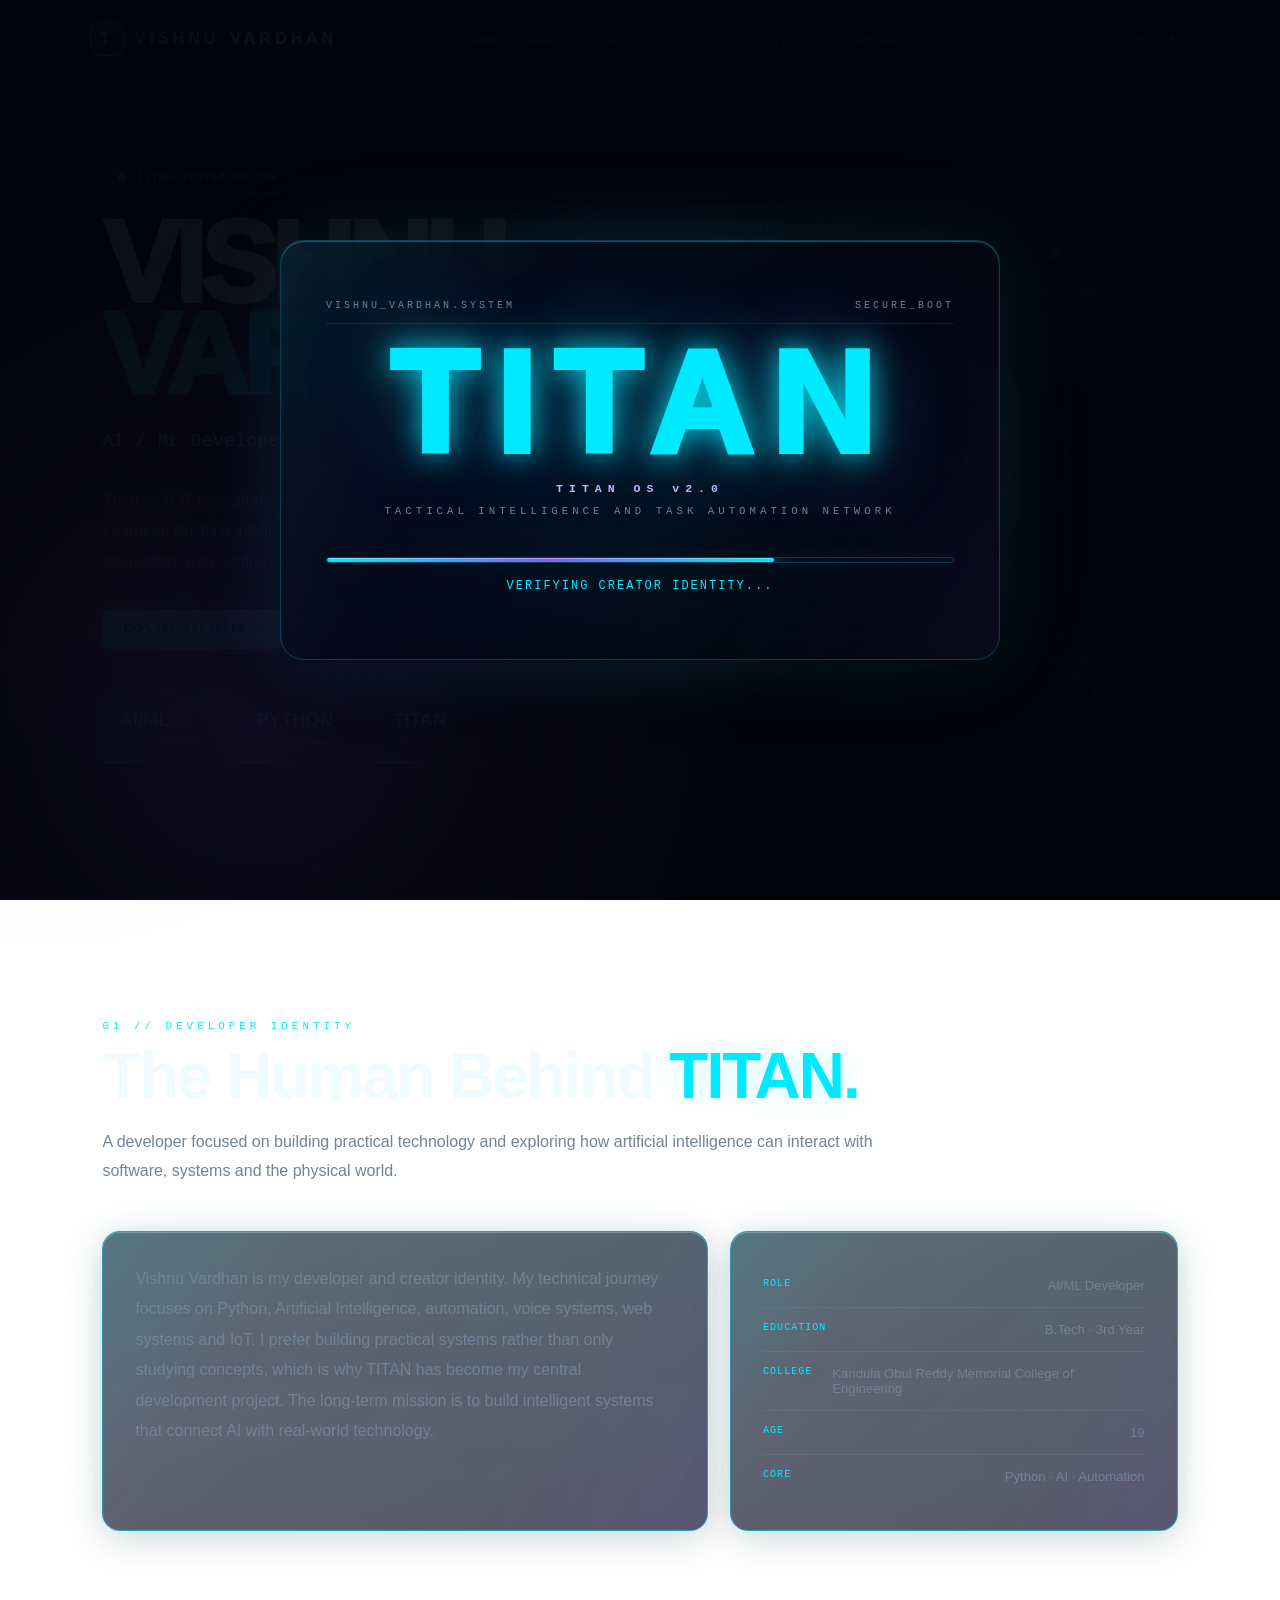
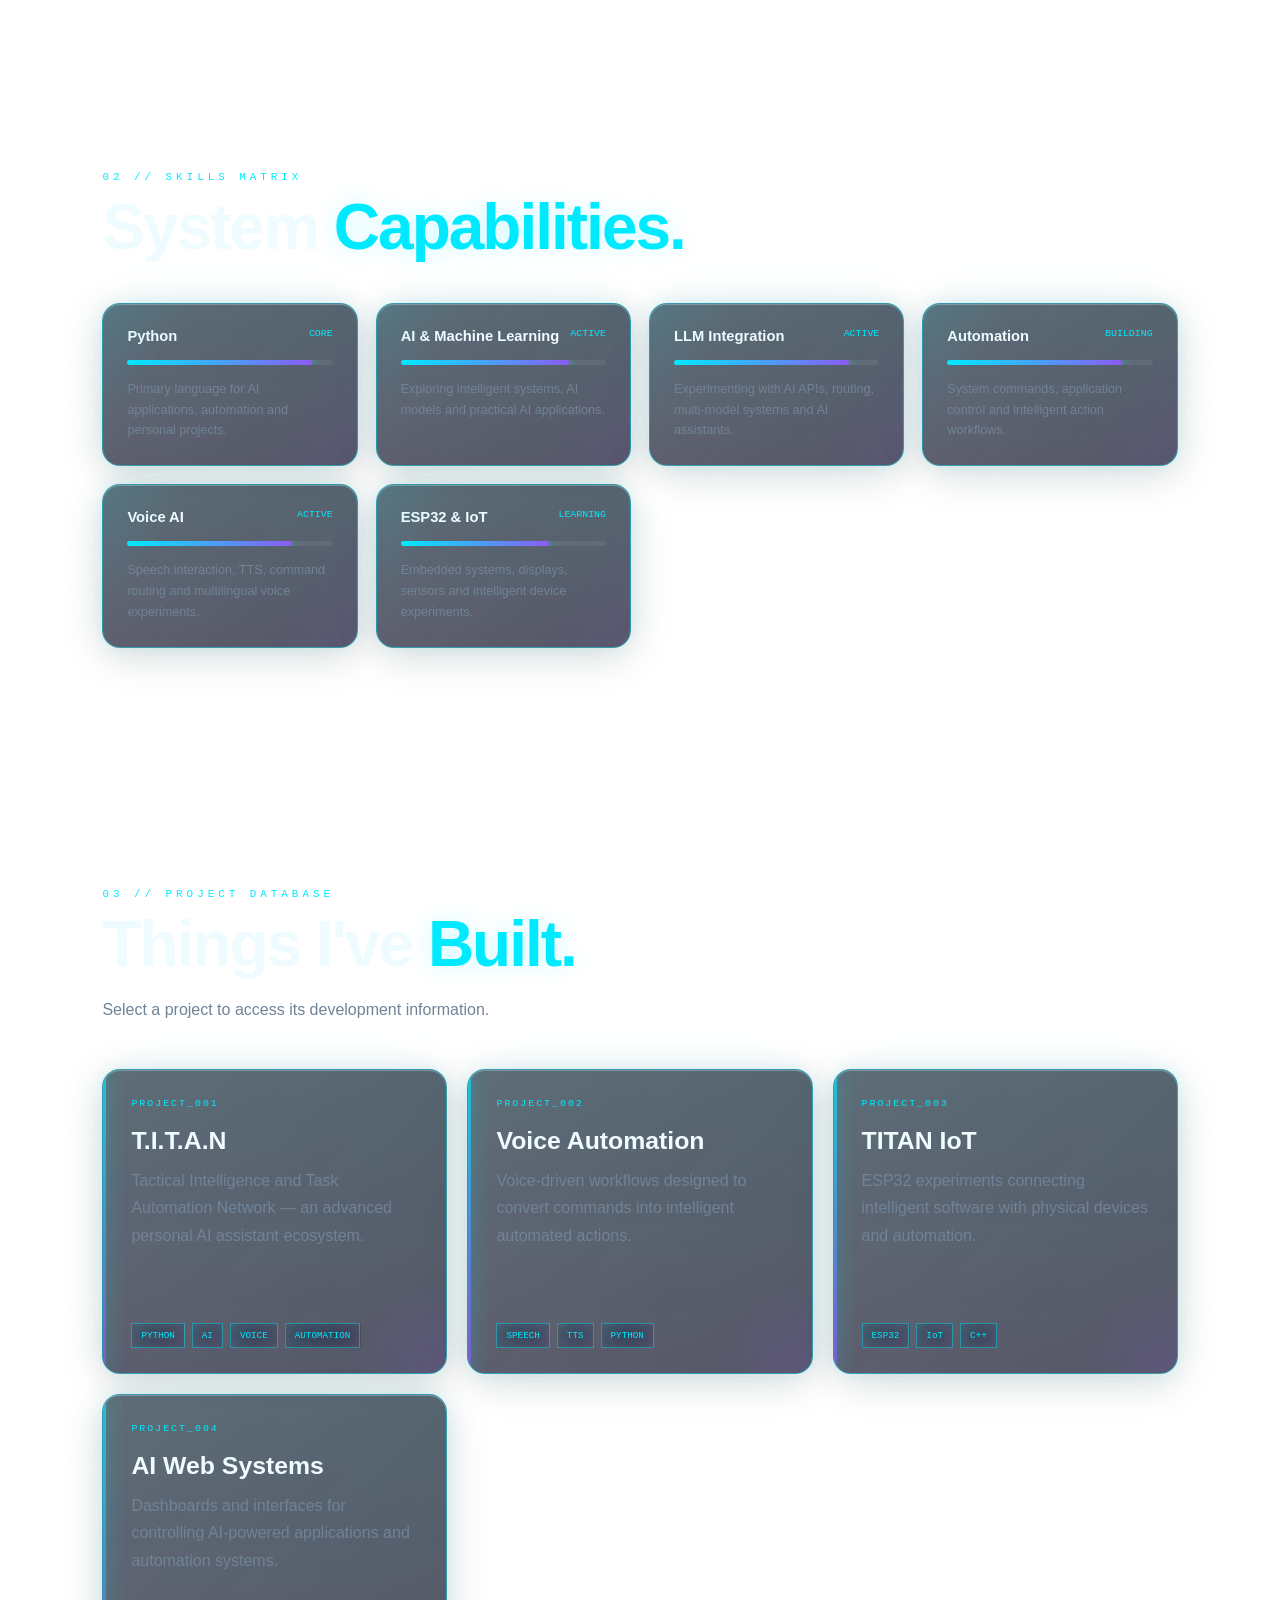
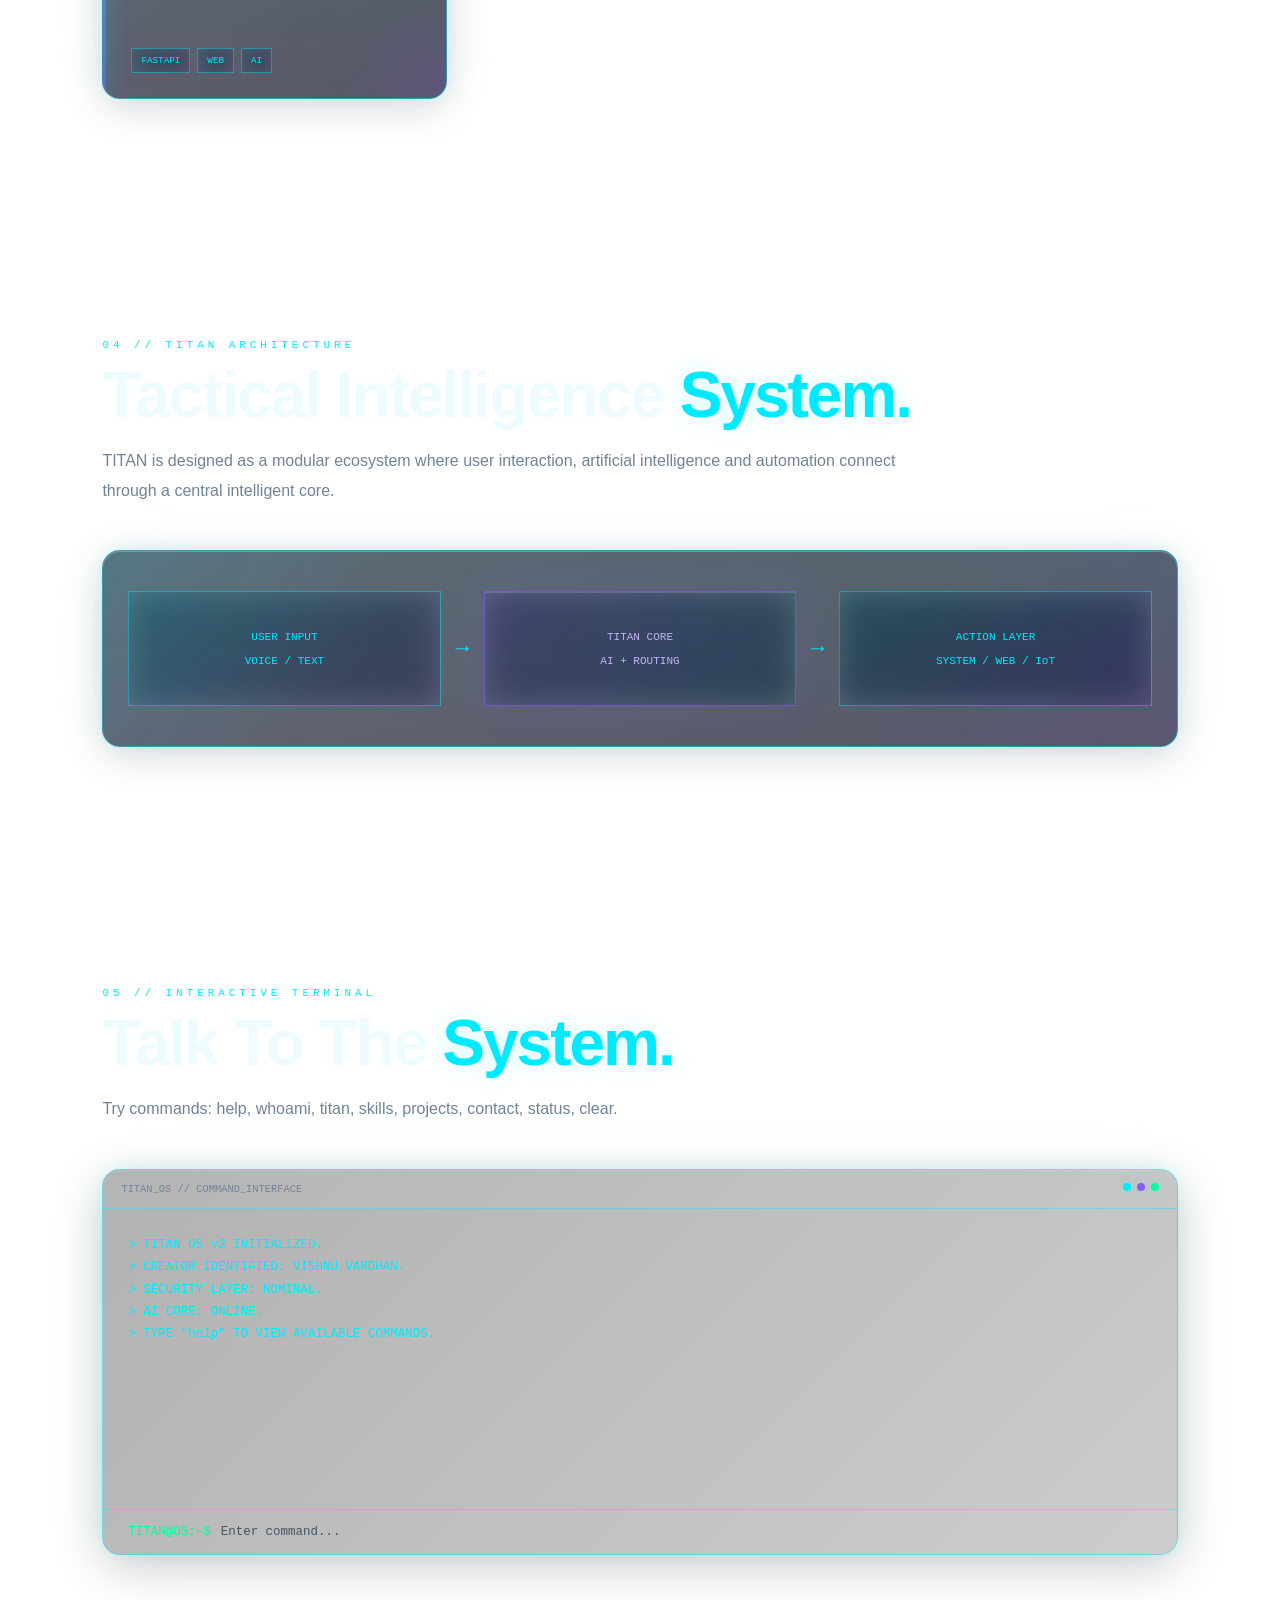
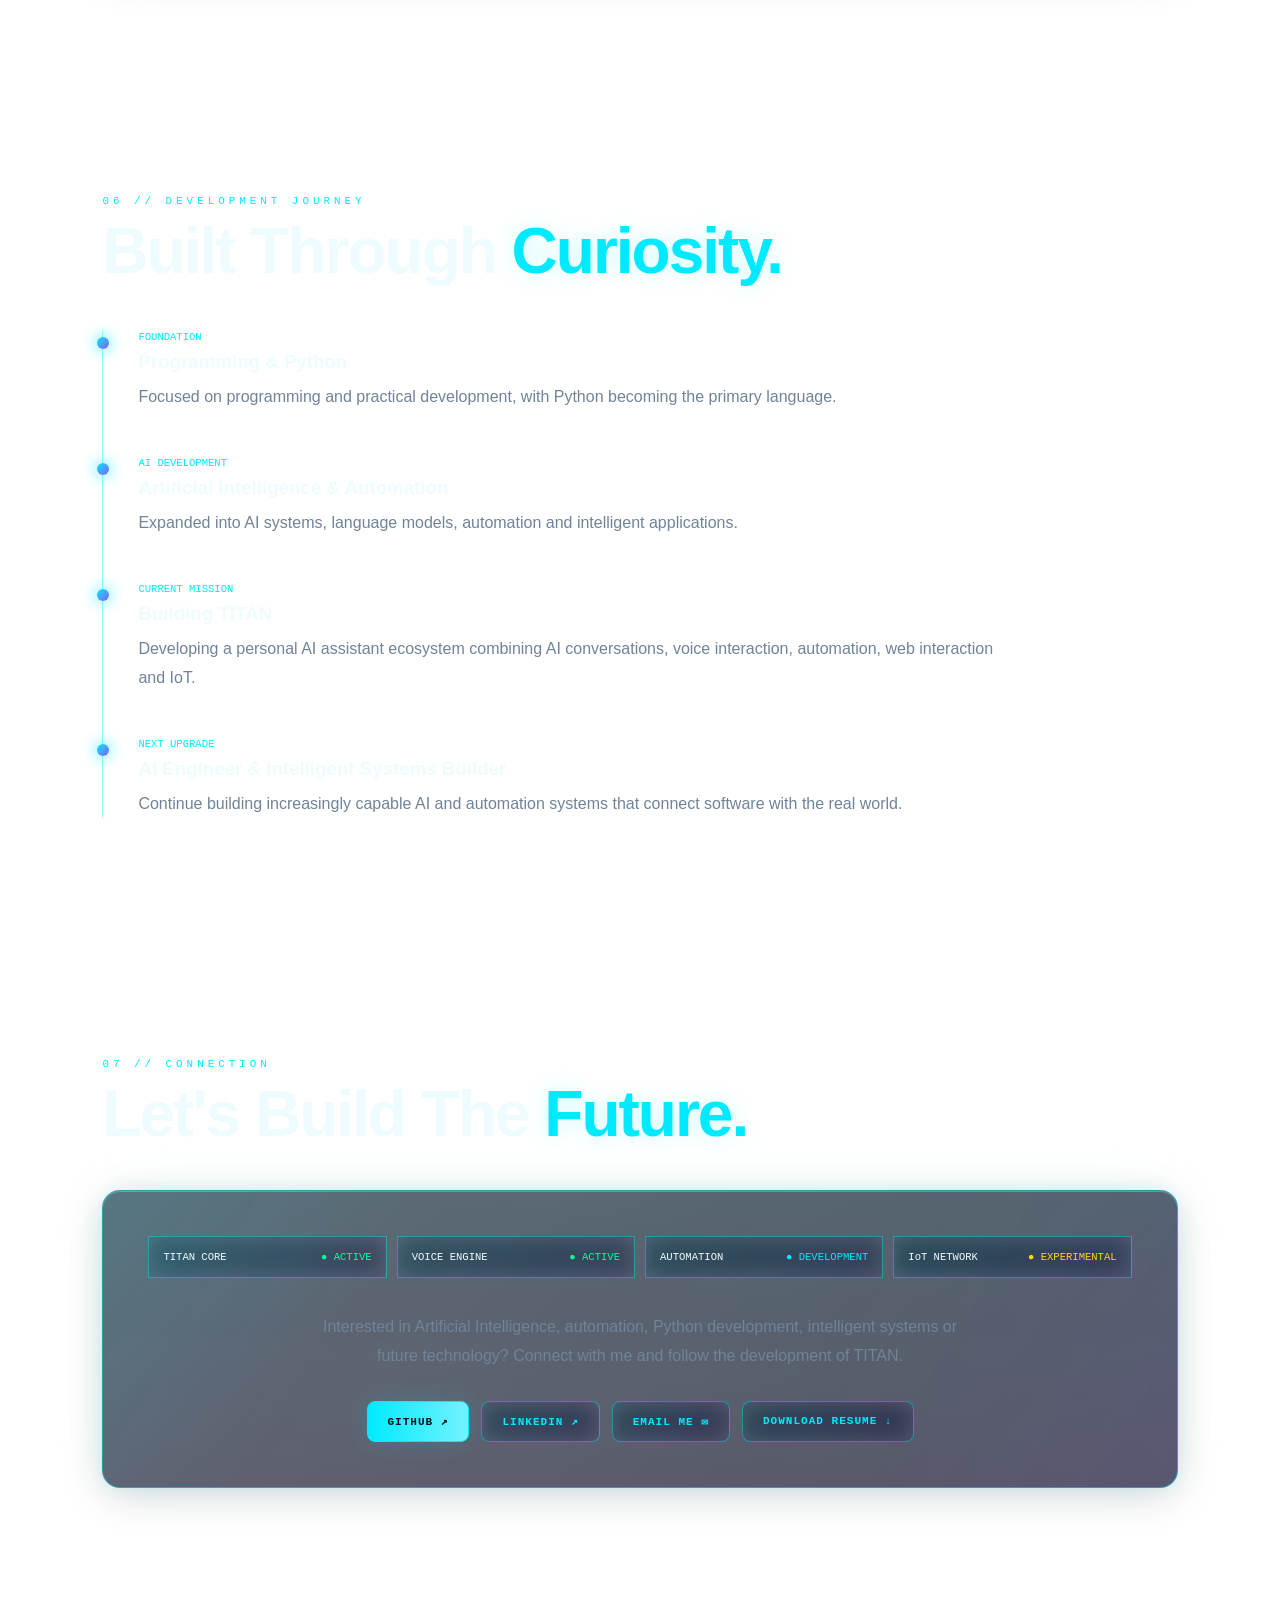
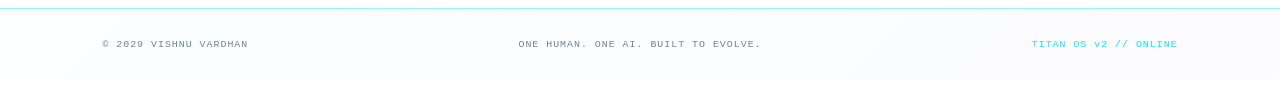
==== commit 6bd55e64: "Change resume link from PDF to HTML" ====
--- a/index.html
+++ b/index.html
@@ -3536,7 +3536,7 @@
         </a>
 
         <a
-          href="resume.pdf"
+          href="resume.html"
           target="_blank"
           class="btn btn-outline"
         >
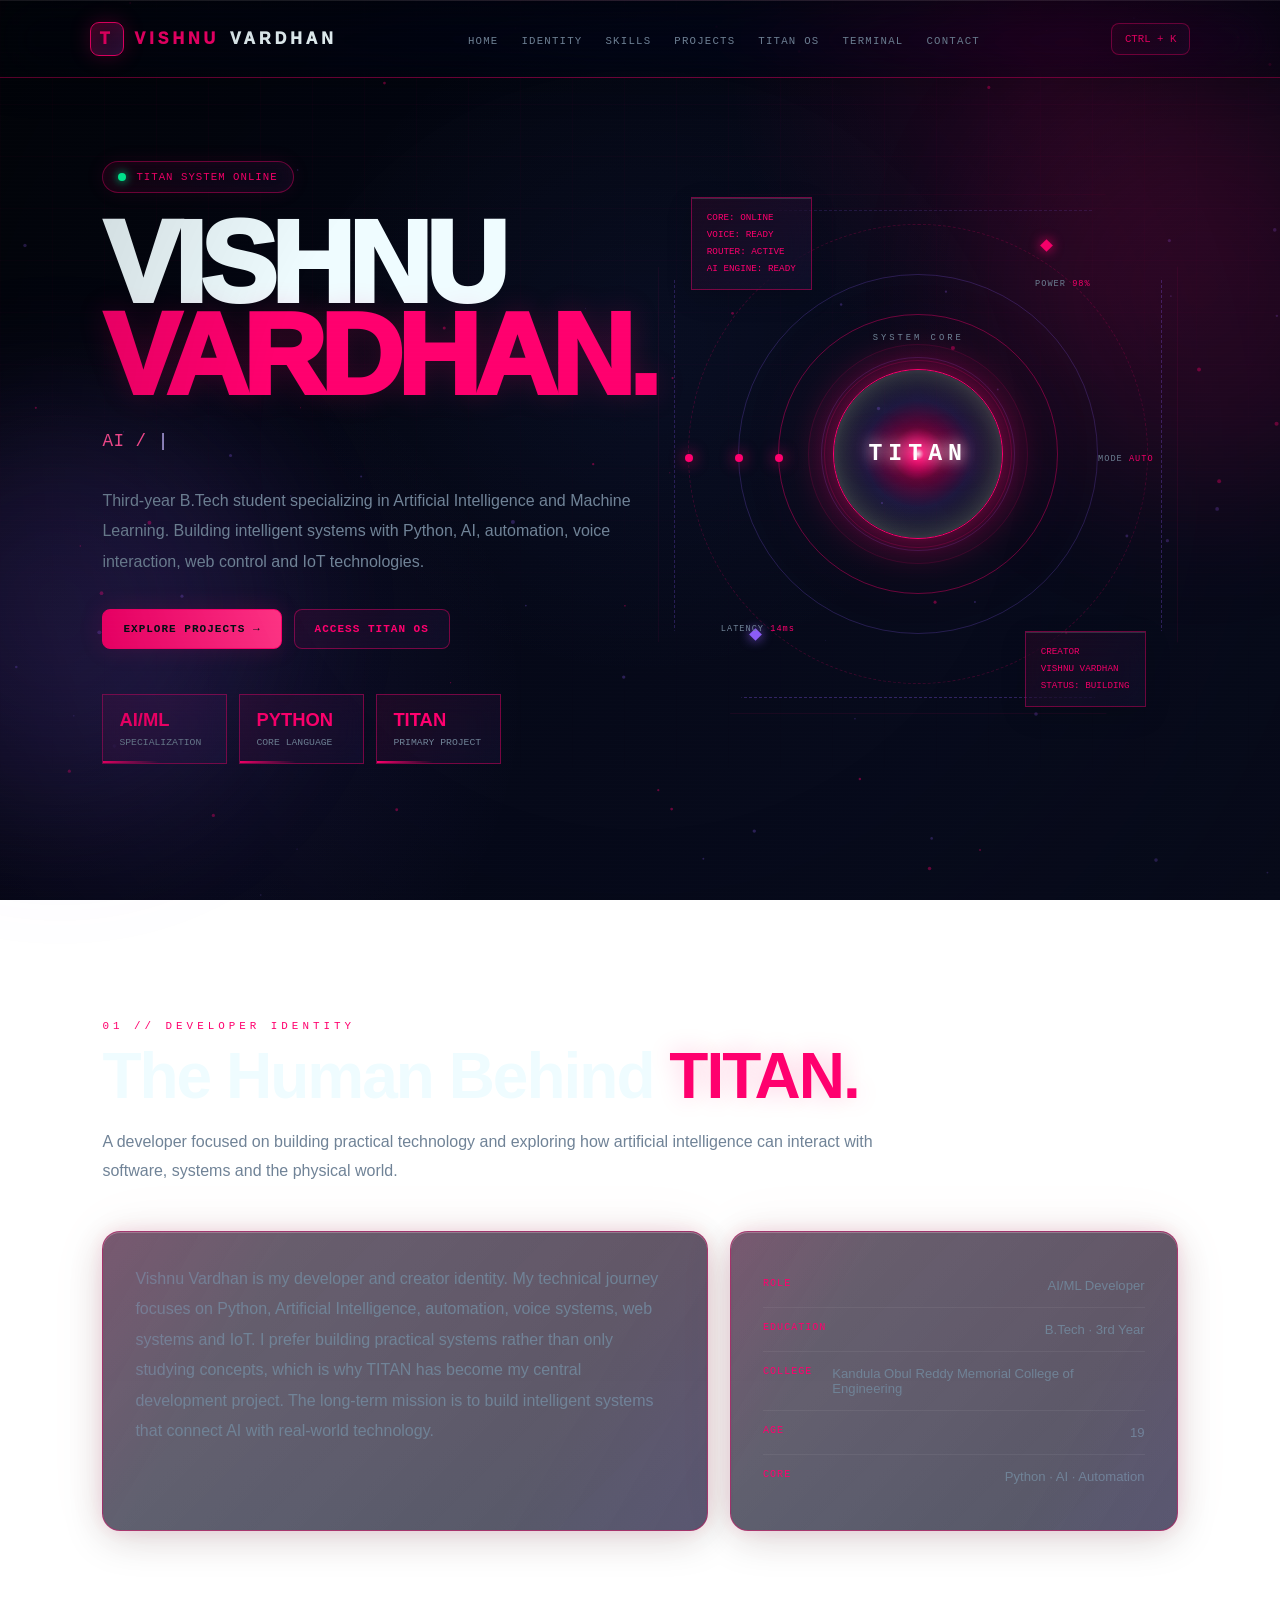
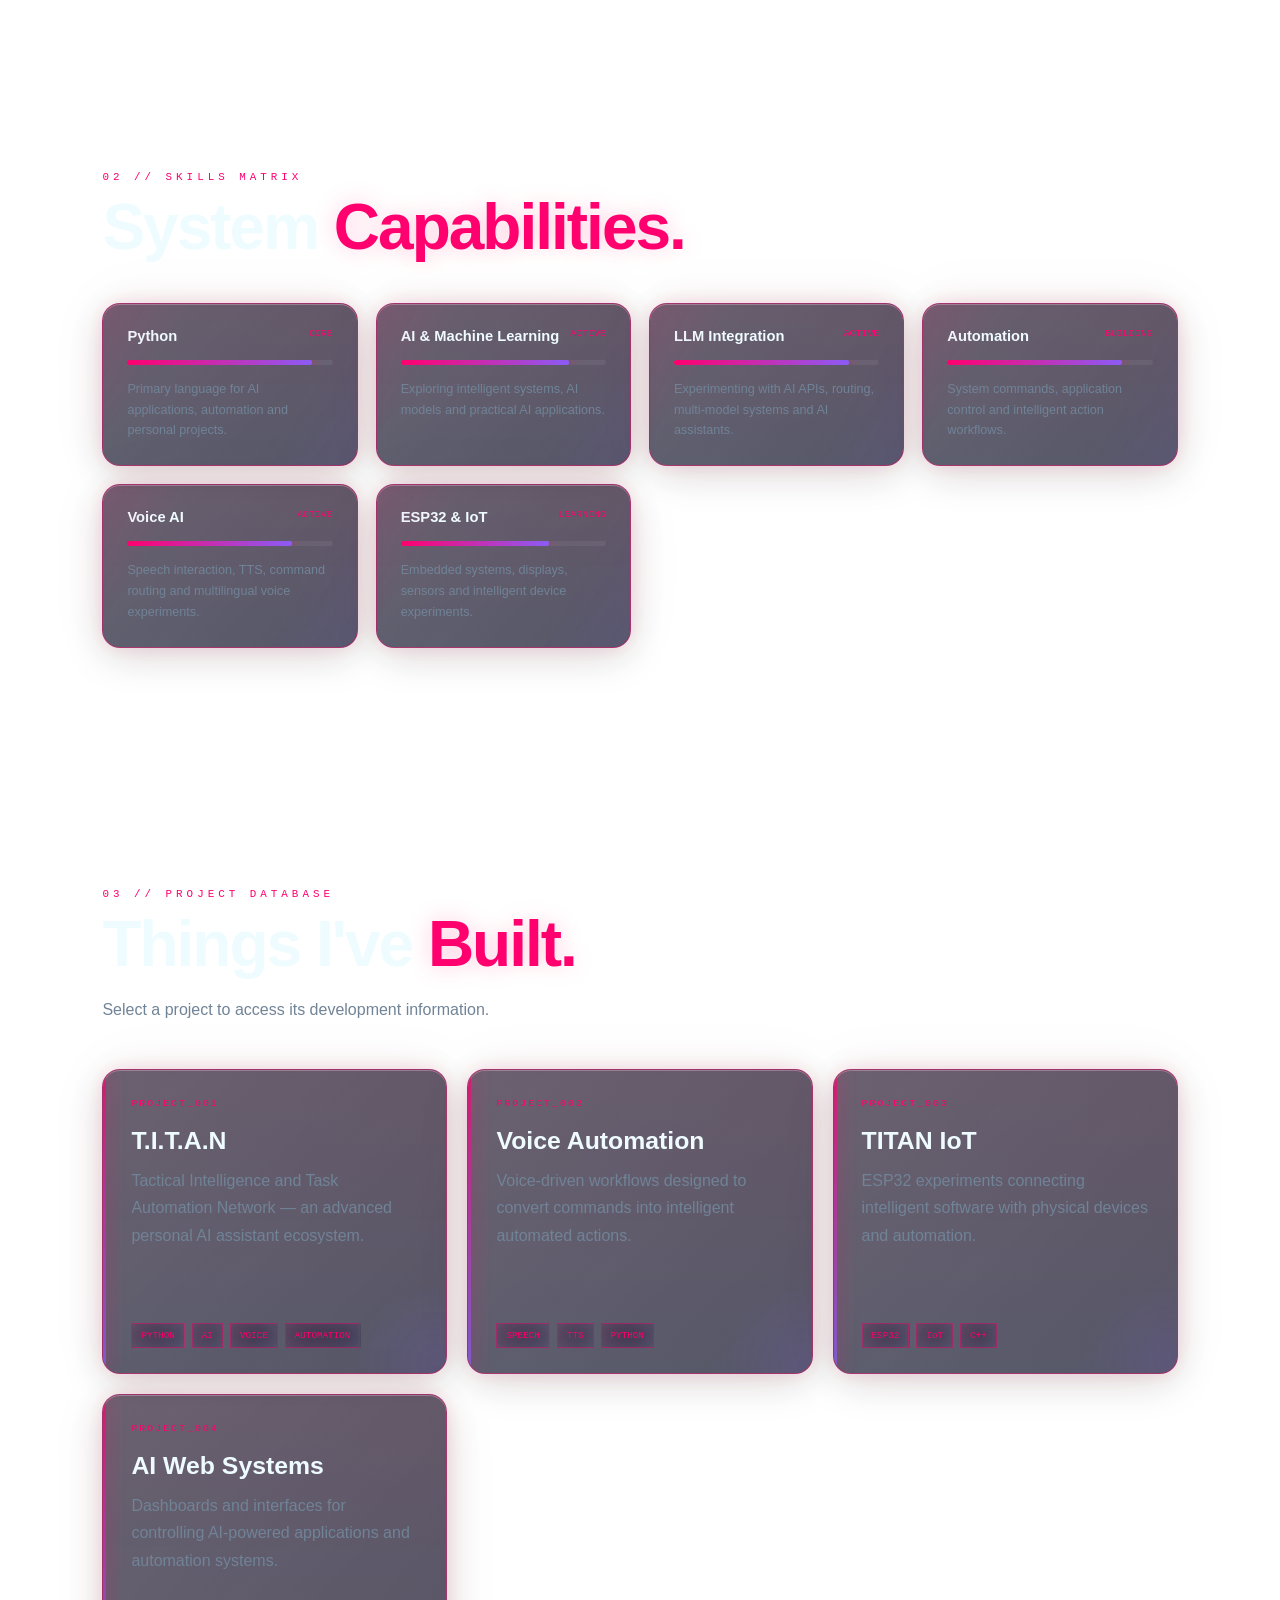
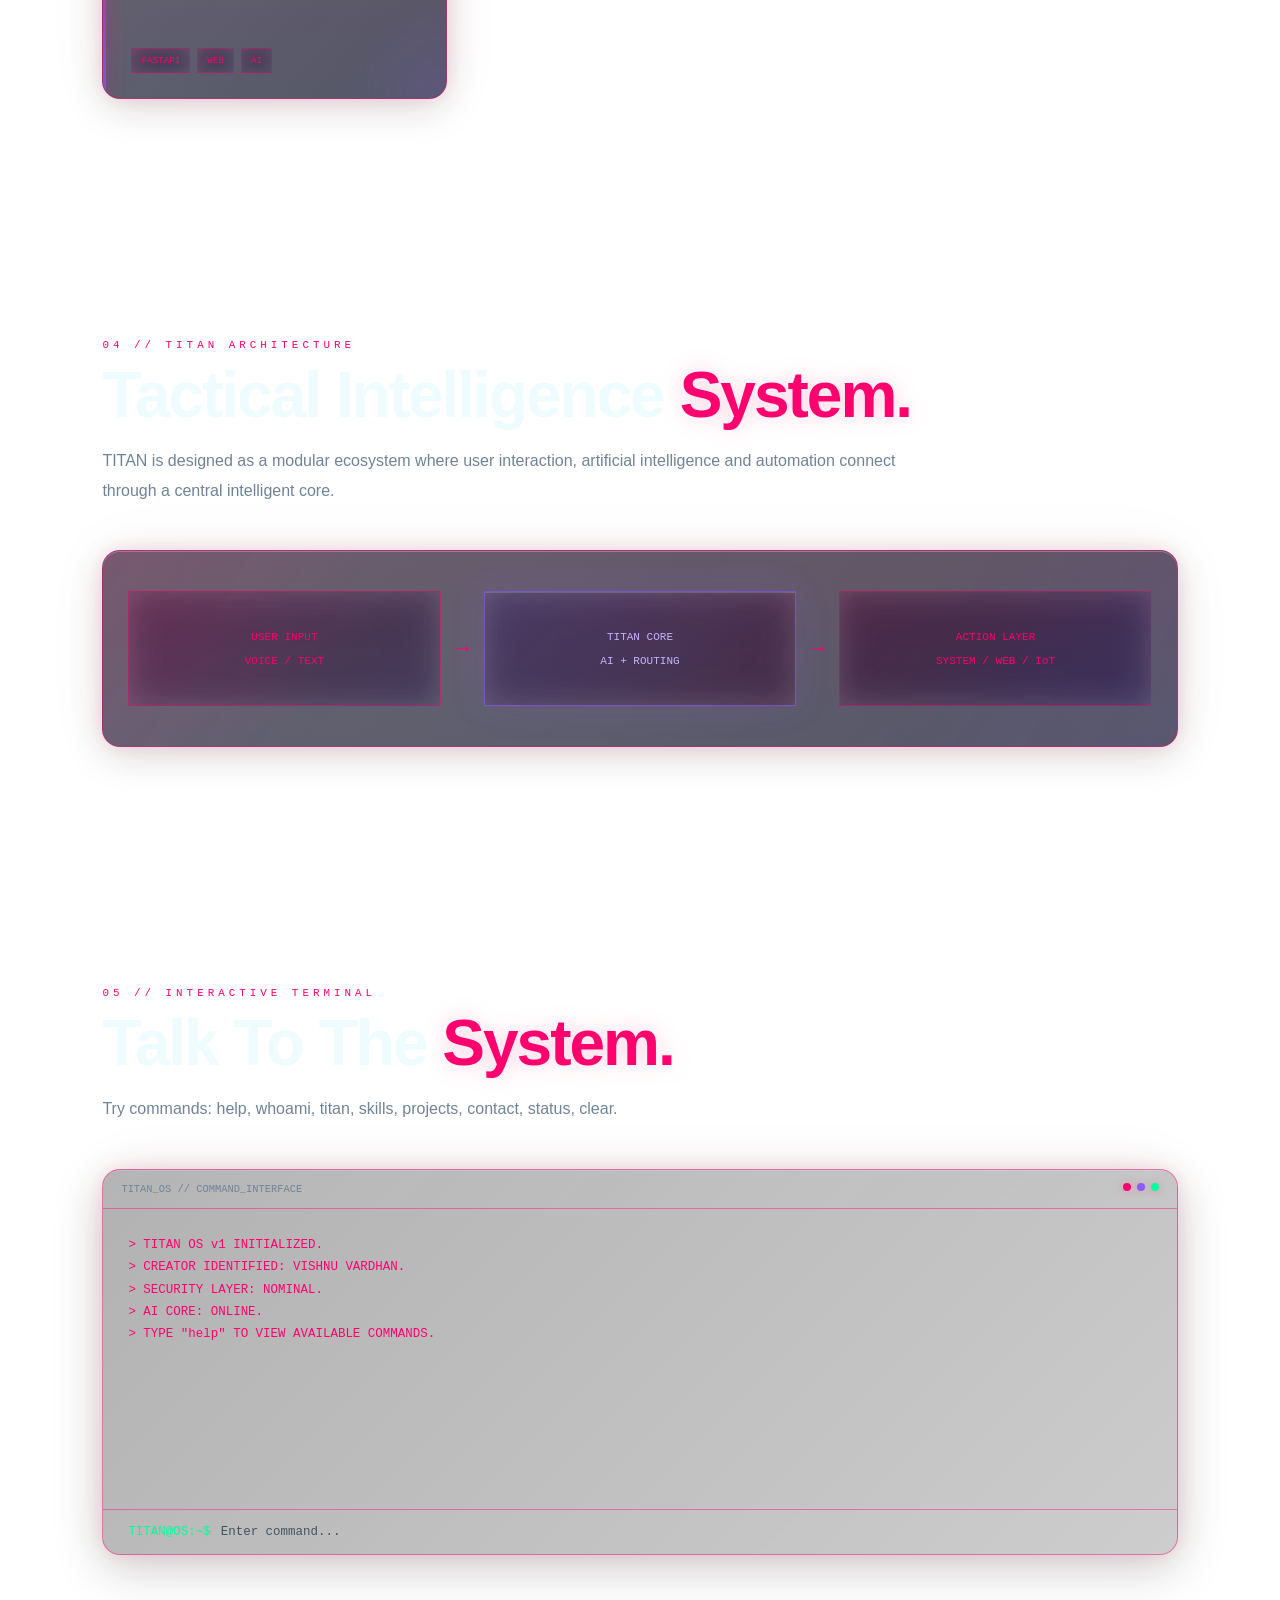
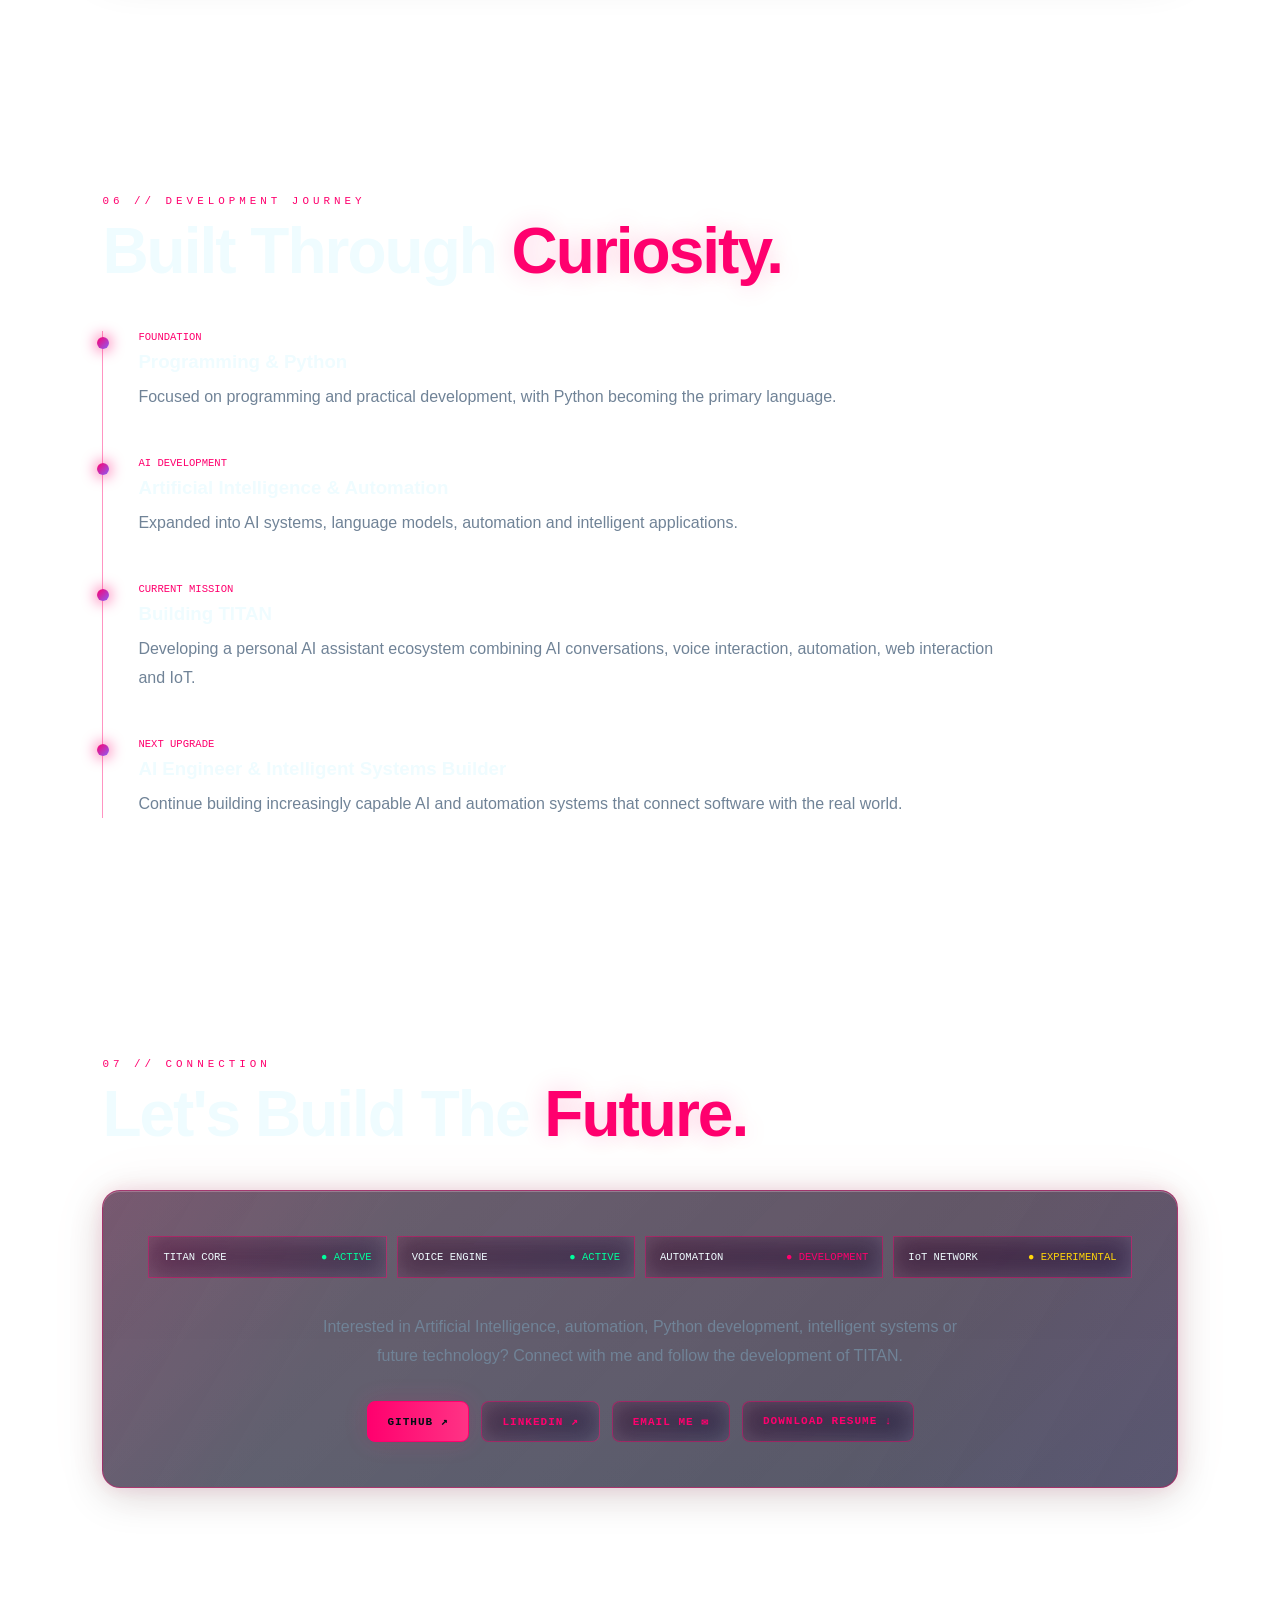
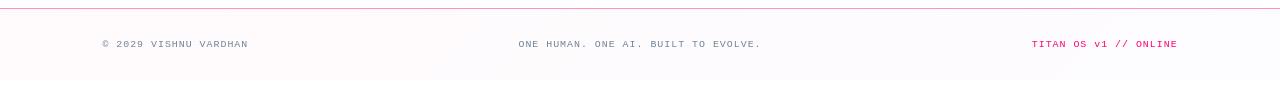
==== commit e9bdda59: "Update index.html" ====
--- a/index.html
+++ b/index.html
@@ -11,12 +11,12 @@
 
   <meta name="theme-color" content="#03050d">
 
-  <title>Vishnu Vardhan | TITAN OS v2</title>
+  <title>Vishnu Vardhan | TITAN OS v1</title>
 
   <style>
     /* =========================================================
-       TITAN OS v2
-       FUTURISTIC CYAN / VIOLET HUD SYSTEM
+       TITAN OS v1
+       FUTURISTIC MAGENTA / VIOLET HUD SYSTEM
     ========================================================= */
 
     :root {
@@ -28,8 +28,8 @@
       --panel-strong: rgba(4, 7, 18, 0.94);
       --panel-light: rgba(12, 20, 45, 0.60);
 
-      --cyan: #00eaff;
-      --cyan-soft: #a5f8ff;
+      --magenta: #ff006e;
+      --magenta-soft: #ff4d94;
 
       --violet: #8b5cf6;
       --violet-soft: #c4b5fd;
@@ -43,13 +43,13 @@
       --text-soft: #b9ccda;
       --muted: #708397;
 
-      --border: rgba(0, 234, 255, 0.14);
-      --border-bright: rgba(0, 234, 255, 0.42);
+      --border: rgba(255, 0, 110, 0.14);
+      --border-bright: rgba(255, 0, 110, 0.42);
       --border-violet: rgba(139, 92, 246, 0.35);
 
-      --shadow-cyan:
-        0 0 18px rgba(0, 234, 255, 0.10),
-        0 0 65px rgba(0, 234, 255, 0.05);
+      --shadow-magenta:
+        0 0 18px rgba(255, 0, 110, 0.10),
+        0 0 65px rgba(255, 0, 110, 0.05);
 
       --shadow-violet:
         0 0 25px rgba(139, 92, 246, 0.10),
@@ -99,7 +99,7 @@
       background:
         radial-gradient(
           circle at 82% 8%,
-          rgba(0, 234, 255, 0.12),
+          rgba(255, 0, 110, 0.12),
           transparent 24%
         ),
         radial-gradient(
@@ -173,7 +173,7 @@
 
     ::selection {
       color: #021014;
-      background: var(--cyan);
+      background: var(--magenta);
     }
 
     /* =========================================================
@@ -201,7 +201,7 @@
     .ambient-one {
       top: 10%;
       right: -120px;
-      background: var(--cyan);
+      background: var(--magenta);
     }
 
     .ambient-two {
@@ -218,12 +218,12 @@
 
       background:
         linear-gradient(
-          rgba(0, 234, 255, 0.028) 1px,
+          rgba(255, 0, 110, 0.028) 1px,
           transparent 1px
         ),
         linear-gradient(
           90deg,
-          rgba(0, 234, 255, 0.028) 1px,
+          rgba(255, 0, 110, 0.028) 1px,
           transparent 1px
         );
 
@@ -247,9 +247,9 @@
         linear-gradient(
           90deg,
           transparent,
-          rgba(0, 234, 255, 0.0),
-          var(--cyan),
-          rgba(0, 234, 255, 0.0),
+          rgba(255, 0, 110, 0.0),
+          var(--magenta),
+          rgba(255, 0, 110, 0.0),
           transparent
         );
 
@@ -283,12 +283,12 @@
       background:
         linear-gradient(
           90deg,
-          var(--cyan),
+          var(--magenta),
           var(--violet)
         );
 
       box-shadow:
-        0 0 16px var(--cyan),
+        0 0 16px var(--magenta),
         0 0 22px var(--violet);
     }
 
@@ -308,7 +308,7 @@
       background:
         radial-gradient(
           circle at center,
-          rgba(0, 234, 255, 0.12),
+          rgba(255, 0, 110, 0.12),
           transparent 35%
         ),
         radial-gradient(
@@ -339,7 +339,7 @@
       padding: 60px 45px;
 
       border:
-        1px solid rgba(0, 234, 255, 0.25);
+        1px solid rgba(255, 0, 110, 0.25);
 
       border-radius: 24px;
 
@@ -355,8 +355,8 @@
       box-shadow:
         0 8px 60px rgba(0, 0, 0, 0.30),
         inset 0 1px 0 rgba(255, 255, 255, 0.20),
-        inset 0 1px 2px rgba(0, 234, 255, 0.12),
-        0 0 80px rgba(0, 234, 255, 0.12),
+        inset 0 1px 2px rgba(255, 0, 110, 0.12),
+        0 0 80px rgba(255, 0, 110, 0.12),
         0 0 120px rgba(139, 92, 246, 0.06);
 
       position: relative;
@@ -375,7 +375,7 @@
       background:
         linear-gradient(
           120deg,
-          rgba(0, 234, 255, 0.08),
+          rgba(255, 0, 110, 0.08),
           transparent 30%,
           transparent 70%,
           rgba(139, 92, 246, 0.06)
@@ -399,7 +399,7 @@
 
       padding-bottom: 12px;
 
-      border-bottom: 1px solid rgba(0, 234, 255, 0.12);
+      border-bottom: 1px solid rgba(255, 0, 110, 0.12);
 
       animation: fadeInDown 0.8s ease-out;
     }
@@ -425,11 +425,11 @@
       line-height: 0.85;
       letter-spacing: 18px;
 
-      color: var(--cyan);
+      color: var(--magenta);
 
       text-shadow:
-        0 0 30px rgba(0, 234, 255, 0.85),
-        0 0 80px rgba(0, 234, 255, 0.30),
+        0 0 30px rgba(255, 0, 110, 0.85),
+        0 0 80px rgba(255, 0, 110, 0.30),
         0 0 120px rgba(139, 92, 246, 0.20);
 
       animation: bootLogoGlow 3s ease-in-out infinite;
@@ -438,14 +438,14 @@
     @keyframes bootLogoGlow {
       0%, 100% {
         text-shadow:
-          0 0 30px rgba(0, 234, 255, 0.85),
-          0 0 80px rgba(0, 234, 255, 0.30),
+          0 0 30px rgba(255, 0, 110, 0.85),
+          0 0 80px rgba(255, 0, 110, 0.30),
           0 0 120px rgba(139, 92, 246, 0.20);
       }
       50% {
         text-shadow:
-          0 0 40px rgba(0, 234, 255, 1),
-          0 0 100px rgba(0, 234, 255, 0.40),
+          0 0 40px rgba(255, 0, 110, 1),
+          0 0 100px rgba(255, 0, 110, 0.40),
           0 0 140px rgba(139, 92, 246, 0.30);
       }
     }
@@ -505,7 +505,7 @@
         );
 
       border:
-        1px solid rgba(0, 234, 255, 0.20);
+        1px solid rgba(255, 0, 110, 0.20);
 
       border-radius: 3px;
 
@@ -513,7 +513,7 @@
 
       box-shadow:
         inset 0 1px 2px rgba(0, 0, 0, 0.20),
-        0 0 20px rgba(0, 234, 255, 0.08);
+        0 0 20px rgba(255, 0, 110, 0.08);
 
       animation: fadeInUp 0.8s ease-out 0.6s both;
     }
@@ -525,13 +525,13 @@
       background:
         linear-gradient(
           90deg,
-          var(--cyan),
+          var(--magenta),
           var(--violet),
-          var(--cyan)
+          var(--magenta)
         );
 
       box-shadow:
-        0 0 20px var(--cyan),
+        0 0 20px var(--magenta),
         0 0 30px var(--violet),
         inset 0 1px 0 rgba(255, 255, 255, 0.30);
 
@@ -546,7 +546,7 @@
 
       text-align: center;
 
-      color: var(--cyan);
+      color: var(--magenta);
 
       font:
         0.75rem monospace;
@@ -560,7 +560,7 @@
       animation: fadeInUp 0.8s ease-out 0.8s both;
 
       text-shadow:
-        0 0 15px rgba(0, 234, 255, 0.30);
+        0 0 15px rgba(255, 0, 110, 0.30);
     }
 
     /* =========================================================
@@ -605,7 +605,7 @@
       align-items: center;
       gap: 11px;
 
-      color: var(--cyan);
+      color: var(--magenta);
 
       font-weight: 950;
       letter-spacing: 4px;
@@ -619,22 +619,22 @@
       place-items: center;
 
       border:
-        1px solid var(--cyan);
+        1px solid var(--magenta);
 
       border-radius: 9px;
 
-      color: var(--cyan);
+      color: var(--magenta);
 
       background:
         linear-gradient(
           135deg,
-          rgba(0,234,255,0.25),
-          rgba(139,92,246,0.20)
+          rgba(255, 0, 110, 0.25),
+          rgba(139, 92, 246, 0.20)
         );
 
       box-shadow:
-        0 0 20px rgba(0,234,255,0.25),
-        inset 0 0 20px rgba(0,234,255,0.12),
+        0 0 20px rgba(255, 0, 110, 0.25),
+        inset 0 0 20px rgba(255, 0, 110, 0.12),
         0 8px 16px rgba(0,0,0,0.1);
 
       backdrop-filter: blur(12px);
@@ -677,12 +677,12 @@
       background:
         linear-gradient(
           90deg,
-          var(--cyan),
+          var(--magenta),
           var(--violet)
         );
 
       box-shadow:
-        0 0 8px var(--cyan);
+        0 0 8px var(--magenta);
 
       transition: width 0.25s ease;
     }
@@ -703,13 +703,13 @@
     .nav-button {
       padding: 9px 13px;
 
-      color: var(--cyan);
+      color: var(--magenta);
 
       background:
         linear-gradient(
           135deg,
-          rgba(0,234,255,0.08),
-          rgba(139,92,246,0.06)
+          rgba(255, 0, 110, 0.08),
+          rgba(139, 92, 246, 0.06)
         );
 
       border:
@@ -727,16 +727,16 @@
 
     .nav-button:hover {
       color: #001014;
-      background: var(--cyan);
+      background: var(--magenta);
 
       box-shadow:
-        0 0 25px rgba(0,234,255,0.2);
+        0 0 25px rgba(255, 0, 110, 0.2);
     }
 
     #menuButton {
       display: none;
 
-      color: var(--cyan);
+      color: var(--magenta);
 
       background: transparent;
       border: none;
@@ -753,7 +753,7 @@
     }
 
     .section-label {
-      color: var(--cyan);
+      color: var(--magenta);
 
       font:
         0.68rem monospace;
@@ -773,10 +773,10 @@
     }
 
     .section-title span {
-      color: var(--cyan);
+      color: var(--magenta);
 
       text-shadow:
-        0 0 25px rgba(0,234,255,0.22);
+        0 0 25px rgba(255, 0, 110, 0.22);
     }
 
     .section-description {
@@ -798,8 +798,8 @@
         ),
         linear-gradient(
           180deg,
-          rgba(0,234,255,0.06),
-          rgba(139,92,246,0.04)
+          rgba(255, 0, 110, 0.06),
+          rgba(139, 92, 246, 0.04)
         ),
         var(--panel);
 
@@ -813,8 +813,8 @@
       box-shadow:
         0 8px 40px rgba(0,0,0,0.15),
         inset 0 1px 0 rgba(255,255,255,0.25),
-        inset 0 1px 2px rgba(0,234,255,0.08),
-        var(--shadow-cyan);
+        inset 0 1px 2px rgba(255, 0, 110, 0.08),
+        var(--shadow-magenta);
 
       position: relative;
 
@@ -824,12 +824,12 @@
 
     .glass:hover {
       backdrop-filter: blur(40px) saturate(200%);
-      border-color: rgba(0, 234, 255, 0.7);
+      border-color: rgba(255, 0, 110, 0.7);
       box-shadow:
-        0 16px 56px rgba(0,234,255,0.18),
+        0 16px 56px rgba(255, 0, 110, 0.18),
         inset 0 1px 0 rgba(255,255,255,0.3),
-        inset 0 1px 2px rgba(0,234,255,0.15),
-        var(--shadow-cyan);
+        inset 0 1px 2px rgba(255, 0, 110, 0.15),
+        var(--shadow-magenta);
       transform: translateY(-2px);
     }
 
@@ -844,10 +844,10 @@
       background:
         linear-gradient(
           120deg,
-          rgba(0,234,255,0.12),
+          rgba(255, 0, 110, 0.12),
           transparent 25%,
           transparent 72%,
-          rgba(139,92,246,0.10)
+          rgba(139, 92, 246, 0.10)
         );
 
       pointer-events: none;
@@ -893,31 +893,31 @@
       background:
         linear-gradient(
           90deg,
-          var(--cyan),
-          #73f2ff
+          var(--magenta),
+          #ff3385
         );
 
       border:
-        1px solid var(--cyan);
+        1px solid var(--magenta);
 
       box-shadow:
-        0 0 25px rgba(0,234,255,0.14);
+        0 0 25px rgba(255, 0, 110, 0.14);
     }
 
     .btn-primary:hover {
       box-shadow:
-        0 0 35px rgba(0,234,255,0.30),
-        0 0 60px rgba(139,92,246,0.10);
+        0 0 35px rgba(255, 0, 110, 0.30),
+        0 0 60px rgba(139, 92, 246, 0.10);
     }
 
     .btn-outline {
-      color: var(--cyan);
+      color: var(--magenta);
 
       background:
         linear-gradient(
           135deg,
-          rgba(0,234,255,0.08),
-          rgba(139,92,246,0.06)
+          rgba(255, 0, 110, 0.08),
+          rgba(139, 92, 246, 0.06)
         );
 
       border:
@@ -930,12 +930,12 @@
       background:
         linear-gradient(
           90deg,
-          rgba(0,234,255,0.15),
-          rgba(139,92,246,0.12)
+          rgba(255, 0, 110, 0.15),
+          rgba(139, 92, 246, 0.12)
         );
 
       box-shadow:
-        0 0 28px rgba(0,234,255,0.12);
+        0 0 28px rgba(255, 0, 110, 0.12);
     }
 
     /* =========================================================
@@ -976,13 +976,13 @@
 
       border-radius: 999px;
 
-      color: var(--cyan);
+      color: var(--magenta);
 
       background:
         linear-gradient(
           135deg,
-          rgba(0,234,255,0.08),
-          rgba(139,92,246,0.06)
+          rgba(255, 0, 110, 0.08),
+          rgba(139, 92, 246, 0.06)
         );
 
       font:
@@ -991,8 +991,8 @@
       letter-spacing: 1px;
 
       box-shadow:
-        inset 0 0 20px rgba(0,234,255,0.05),
-        0 0 20px rgba(0,234,255,0.08);
+        inset 0 0 20px rgba(255, 0, 110, 0.05),
+        0 0 20px rgba(255, 0, 110, 0.08);
 
       backdrop-filter: blur(12px);
     }
@@ -1033,10 +1033,10 @@
     }
 
     .hero h1 span {
-      color: var(--cyan);
+      color: var(--magenta);
 
       text-shadow:
-        0 0 30px rgba(0,234,255,0.20);
+        0 0 30px rgba(255, 0, 110, 0.20);
     }
 
     .typing-wrapper {
@@ -1044,7 +1044,7 @@
 
       margin-top: 30px;
 
-      color: var(--cyan-soft);
+      color: var(--magenta-soft);
 
       font:
         1.1rem monospace;
@@ -1104,8 +1104,8 @@
       background:
         linear-gradient(
           135deg,
-          rgba(0,234,255,0.08),
-          rgba(139,92,246,0.06)
+          rgba(255, 0, 110, 0.08),
+          rgba(139, 92, 246, 0.06)
         );
 
       backdrop-filter: blur(12px);
@@ -1116,8 +1116,8 @@
     }
 
     .quick-stat:hover {
-      border-color: rgba(0, 234, 255, 0.6);
-      box-shadow: 0 0 25px rgba(0,234,255,0.12);
+      border-color: rgba(255, 0, 110, 0.6);
+      box-shadow: 0 0 25px rgba(255, 0, 110, 0.12);
       transform: translateY(-2px);
     }
 
@@ -1135,7 +1135,7 @@
       background:
         linear-gradient(
           90deg,
-          var(--cyan),
+          var(--magenta),
           transparent
         );
     }
@@ -1143,7 +1143,7 @@
     .quick-stat strong {
       display: block;
 
-      color: var(--cyan);
+      color: var(--magenta);
 
       font-size: 1.15rem;
     }
@@ -1176,7 +1176,7 @@
       height: 520px;
 
       border:
-        1px solid rgba(0,234,255,0.08);
+        1px solid rgba(255, 0, 110, 0.08);
 
       clip-path:
         polygon(
@@ -1199,7 +1199,7 @@
       inset: 15px;
 
       border:
-        1px dashed rgba(139,92,246,0.18);
+        1px dashed rgba(139, 92, 246, 0.18);
 
       clip-path:
         inherit;
@@ -1211,7 +1211,7 @@
       border-radius: 50%;
 
       border:
-        1px solid rgba(0,234,255,0.20);
+        1px solid rgba(255, 0, 110, 0.20);
     }
 
     .orbit::after {
@@ -1227,10 +1227,10 @@
 
       border-radius: 50%;
 
-      background: var(--cyan);
+      background: var(--magenta);
 
       box-shadow:
-        0 0 15px var(--cyan);
+        0 0 15px var(--magenta);
     }
 
     .orbit-1 {
@@ -1248,7 +1248,7 @@
       height: 360px;
 
       border-color:
-        rgba(139,92,246,0.24);
+        rgba(139, 92, 246, 0.24);
 
       animation:
         rotateReverse 15s linear infinite;
@@ -1259,7 +1259,7 @@
       height: 280px;
 
       border-color:
-        rgba(0,234,255,0.40);
+        rgba(255, 0, 110, 0.40);
 
       animation:
         rotate 10s linear infinite;
@@ -1286,10 +1286,10 @@
       border-radius: 50%;
 
       border:
-        1px solid rgba(0,234,255,0.15);
+        1px solid rgba(255, 0, 110, 0.15);
 
       box-shadow:
-        inset 0 0 30px rgba(0,234,255,0.05);
+        inset 0 0 30px rgba(255, 0, 110, 0.05);
     }
 
     .reactor-ring::before {
@@ -1301,7 +1301,7 @@
       border-radius: 50%;
 
       border:
-        1px solid rgba(139,92,246,0.20);
+        1px solid rgba(139, 92, 246, 0.20);
 
       animation:
         rotateReverse 6s linear infinite;
@@ -1326,18 +1326,18 @@
         radial-gradient(
           circle,
           rgba(255,255,255,0.95) 0%,
-          rgba(0,234,255,0.95) 5%,
-          rgba(0,234,255,0.35) 22%,
-          rgba(139,92,246,0.16) 45%,
+          rgba(255, 0, 110, 0.95) 5%,
+          rgba(255, 0, 110, 0.35) 22%,
+          rgba(139, 92, 246, 0.16) 45%,
           rgba(0,0,0,0.10) 68%
         );
 
       border:
-        1px solid var(--cyan);
+        1px solid var(--magenta);
 
       box-shadow:
-        0 0 40px rgba(0,234,255,0.55),
-        0 0 100px rgba(0,234,255,0.16),
+        0 0 40px rgba(255, 0, 110, 0.55),
+        0 0 100px rgba(255, 0, 110, 0.16),
         inset 0 0 35px rgba(255,255,255,0.35);
 
       transition:
@@ -1350,8 +1350,8 @@
     @keyframes reactorPulse {
       50% {
         box-shadow:
-          0 0 65px rgba(0,234,255,0.72),
-          0 0 120px rgba(139,92,246,0.18),
+          0 0 65px rgba(255, 0, 110, 0.72),
+          0 0 120px rgba(139, 92, 246, 0.18),
           inset 0 0 50px rgba(255,255,255,0.40);
       }
     }
@@ -1365,7 +1365,7 @@
       border-radius: 50%;
 
       border:
-        1px solid rgba(0,234,255,0.20);
+        1px solid rgba(255, 0, 110, 0.20);
 
       animation:
         rotate 4s linear infinite;
@@ -1396,7 +1396,7 @@
 
       text-shadow:
         0 0 15px #ffffff,
-        0 0 30px var(--cyan);
+        0 0 30px var(--magenta);
     }
 
     .hud-data {
@@ -1404,7 +1404,7 @@
 
       padding: 12px 15px;
 
-      color: var(--cyan);
+      color: var(--magenta);
 
       font:
         0.58rem/1.8 monospace;
@@ -1415,8 +1415,8 @@
       background:
         linear-gradient(
           135deg,
-          rgba(0,234,255,0.08),
-          rgba(139,92,246,0.06)
+          rgba(255, 0, 110, 0.08),
+          rgba(139, 92, 246, 0.06)
         );
 
       backdrop-filter: blur(16px);
@@ -1447,8 +1447,8 @@
       letter-spacing: 1px;
     }
 
-    .hud-mini-cyan {
-      color: var(--cyan);
+    .hud-mini-magenta {
+      color: var(--magenta);
     }
 
     .mini-1 {
@@ -1472,10 +1472,10 @@
       width: 9px;
       height: 9px;
 
-      background: var(--cyan);
+      background: var(--magenta);
 
       box-shadow:
-        0 0 12px var(--cyan);
+        0 0 12px var(--magenta);
 
       transform: rotate(45deg);
     }
@@ -1543,7 +1543,7 @@
 
     .identity-list li:hover {
       color: var(--text);
-      border-color: rgba(0, 234, 255, 0.2);
+      border-color: rgba(255, 0, 110, 0.2);
     }
 
     .identity-list li:last-child {
@@ -1551,7 +1551,7 @@
     }
 
     .identity-list strong {
-      color: var(--cyan);
+      color: var(--magenta);
 
       font:
         0.63rem monospace;
@@ -1585,12 +1585,12 @@
       transform: translateY(-8px);
 
       border-color:
-        rgba(0, 234, 255, 0.7);
+        rgba(255, 0, 110, 0.7);
 
       box-shadow:
-        0 16px 50px rgba(0,234,255,0.15),
+        0 16px 50px rgba(255, 0, 110, 0.15),
         inset 0 1px 0 rgba(255,255,255,0.2),
-        var(--shadow-cyan);
+        var(--shadow-magenta);
 
       backdrop-filter: blur(40px);
     }
@@ -1607,7 +1607,7 @@
     }
 
     .skill-level {
-      color: var(--cyan);
+      color: var(--magenta);
 
       font:
         0.62rem monospace;
@@ -1631,12 +1631,12 @@
       background:
         linear-gradient(
           90deg,
-          var(--cyan),
+          var(--magenta),
           var(--violet)
         );
 
       box-shadow:
-        0 0 13px var(--cyan);
+        0 0 13px var(--magenta);
 
       transition:
         width 1.5s ease;
@@ -1697,19 +1697,19 @@
       background:
         linear-gradient(
           180deg,
-          var(--cyan),
+          var(--magenta),
           var(--violet)
         );
 
       box-shadow:
-        0 0 18px var(--cyan);
+        0 0 18px var(--magenta);
 
       transition: width 0.4s ease;
     }
 
     .project-card:hover::before {
       width: 6px;
-      box-shadow: 0 0 28px var(--cyan);
+      box-shadow: 0 0 28px var(--magenta);
     }
 
     .project-card::after {
@@ -1728,7 +1728,7 @@
       background:
         radial-gradient(
           circle,
-          rgba(139,92,246,0.12),
+          rgba(139, 92, 246, 0.12),
           transparent 68%
         );
     }
@@ -1737,18 +1737,18 @@
       transform: translateY(-12px);
 
       border-color:
-        rgba(0, 234, 255, 0.7);
+        rgba(255, 0, 110, 0.7);
 
       box-shadow:
-        0 20px 60px rgba(0,234,255,0.15),
+        0 20px 60px rgba(255, 0, 110, 0.15),
         inset 0 1px 0 rgba(255,255,255,0.2),
-        var(--shadow-cyan);
+        var(--shadow-magenta);
 
       backdrop-filter: blur(40px);
     }
 
     .project-number {
-      color: var(--cyan);
+      color: var(--magenta);
 
       font:
         0.62rem monospace;
@@ -1785,7 +1785,7 @@
     .tag {
       padding: 6px 9px;
 
-      color: var(--cyan);
+      color: var(--magenta);
 
       border:
         1px solid var(--border-bright);
@@ -1793,8 +1793,8 @@
       background:
         linear-gradient(
           135deg,
-          rgba(0,234,255,0.08),
-          rgba(139,92,246,0.06)
+          rgba(255, 0, 110, 0.08),
+          rgba(139, 92, 246, 0.06)
         );
 
       font:
@@ -1806,8 +1806,8 @@
     }
 
     .tag:hover {
-      border-color: var(--cyan);
-      box-shadow: 0 0 15px rgba(0,234,255,0.15);
+      border-color: var(--magenta);
+      box-shadow: 0 0 15px rgba(255, 0, 110, 0.15);
     }
 
     /* =========================================================
@@ -1842,7 +1842,7 @@
 
       text-align: center;
 
-      color: var(--cyan);
+      color: var(--magenta);
 
       border:
         1px solid var(--border-bright);
@@ -1850,8 +1850,8 @@
       background:
         linear-gradient(
           135deg,
-          rgba(0,234,255,0.10),
-          rgba(139,92,246,0.08)
+          rgba(255, 0, 110, 0.10),
+          rgba(139, 92, 246, 0.08)
         );
 
       font:
@@ -1863,24 +1863,24 @@
     }
 
     .architecture-node:hover {
-      border-color: var(--cyan);
+      border-color: var(--magenta);
 
       background:
         linear-gradient(
           135deg,
-          rgba(0,234,255,0.18),
-          rgba(139,92,246,0.12)
+          rgba(255, 0, 110, 0.18),
+          rgba(139, 92, 246, 0.12)
         );
 
       box-shadow:
-        0 0 35px rgba(0,234,255,0.12);
+        0 0 35px rgba(255, 0, 110, 0.12);
 
       transform: translateY(-2px);
     }
 
     .architecture-core {
       border-color:
-        rgba(139,92,246,0.65);
+        rgba(139, 92, 246, 0.65);
 
       color:
         var(--violet-soft);
@@ -1888,17 +1888,17 @@
       background:
         linear-gradient(
           135deg,
-          rgba(139,92,246,0.15),
-          rgba(0,234,255,0.08)
+          rgba(139, 92, 246, 0.15),
+          rgba(255, 0, 110, 0.08)
         );
 
       box-shadow:
-        0 0 35px rgba(139,92,246,0.12),
+        0 0 35px rgba(139, 92, 246, 0.12),
         inset 0 1px 0 rgba(255,255,255,0.15);
     }
 
     .architecture-arrow {
-      color: var(--cyan);
+      color: var(--magenta);
 
       font:
         1.4rem monospace;
@@ -1930,7 +1930,7 @@
       box-shadow:
         0 12px 50px rgba(0,0,0,0.20),
         inset 0 1px 0 rgba(255,255,255,0.12),
-        var(--shadow-cyan);
+        var(--shadow-magenta);
     }
 
     .terminal-header {
@@ -1966,10 +1966,10 @@
 
       border-radius: 50%;
 
-      background: var(--cyan);
+      background: var(--magenta);
 
       box-shadow:
-        0 0 8px rgba(0,234,255,0.25);
+        0 0 8px rgba(255, 0, 110, 0.25);
 
       transition: all 0.3s ease;
     }
@@ -1989,7 +1989,7 @@
 
       padding: 25px;
 
-      color: var(--cyan);
+      color: var(--magenta);
 
       font:
         0.78rem/1.8 Consolas, monospace;
@@ -2001,7 +2001,7 @@
 
     #terminalOutput::-webkit-scrollbar-thumb {
       background:
-        rgba(0,234,255,0.20);
+        rgba(255, 0, 110, 0.20);
 
       border-radius: 3px;
     }
@@ -2094,23 +2094,23 @@
       background:
         linear-gradient(
           135deg,
-          var(--cyan),
+          var(--magenta),
           var(--violet)
         );
 
       box-shadow:
-        0 0 15px var(--cyan);
+        0 0 15px var(--magenta);
 
       transition: all 0.3s ease;
     }
 
     .timeline-item:hover::before {
       transform: scale(1.3);
-      box-shadow: 0 0 25px var(--cyan);
+      box-shadow: 0 0 25px var(--magenta);
     }
 
     .timeline-year {
-      color: var(--cyan);
+      color: var(--magenta);
 
       font:
         0.66rem monospace;
@@ -2171,8 +2171,8 @@
       background:
         linear-gradient(
           135deg,
-          rgba(0,234,255,0.08),
-          rgba(139,92,246,0.06)
+          rgba(255, 0, 110, 0.08),
+          rgba(139, 92, 246, 0.06)
         );
 
       font:
@@ -2184,8 +2184,8 @@
     }
 
     .status-item:hover {
-      border-color: var(--cyan);
-      box-shadow: 0 0 20px rgba(0,234,255,0.12);
+      border-color: var(--magenta);
+      box-shadow: 0 0 20px rgba(255, 0, 110, 0.12);
     }
 
     .active {
@@ -2193,7 +2193,7 @@
     }
 
     .development {
-      color: var(--cyan);
+      color: var(--magenta);
     }
 
     .experimental {
@@ -2269,8 +2269,8 @@
       backdrop-filter: blur(32px);
 
       box-shadow:
-        0 0 80px rgba(0,234,255,0.10),
-        0 0 120px rgba(139,92,246,0.06),
+        0 0 80px rgba(255, 0, 110, 0.10),
+        0 0 120px rgba(139, 92, 246, 0.06),
         inset 0 1px 0 rgba(255,255,255,0.15);
     }
 
@@ -2330,13 +2330,13 @@
     }
 
     .command-option:hover {
-      color: var(--cyan);
+      color: var(--magenta);
 
       background:
         linear-gradient(
           90deg,
-          rgba(0,234,255,0.08),
-          rgba(139,92,246,0.06)
+          rgba(255, 0, 110, 0.08),
+          rgba(139, 92, 246, 0.06)
         );
     }
 
@@ -2389,8 +2389,8 @@
       backdrop-filter: blur(32px);
 
       box-shadow:
-        0 0 90px rgba(0,234,255,0.12),
-        0 0 120px rgba(139,92,246,0.08),
+        0 0 90px rgba(255, 0, 110, 0.12),
+        0 0 120px rgba(139, 92, 246, 0.08),
         inset 0 1px 0 rgba(255,255,255,0.15);
     }
 
@@ -2407,7 +2407,7 @@
       align-items: center;
       justify-content: center;
 
-      color: var(--cyan);
+      color: var(--magenta);
 
       background: transparent;
 
@@ -2445,7 +2445,7 @@
     .modal-feature {
       padding: 13px;
 
-      color: var(--cyan);
+      color: var(--magenta);
 
       border:
         1px solid var(--border-bright);
@@ -2453,8 +2453,8 @@
       background:
         linear-gradient(
           135deg,
-          rgba(0,234,255,0.08),
-          rgba(139,92,246,0.06)
+          rgba(255, 0, 110, 0.08),
+          rgba(139, 92, 246, 0.06)
         );
 
       font:
@@ -2466,8 +2466,8 @@
     }
 
     .modal-feature:hover {
-      border-color: var(--cyan);
-      box-shadow: 0 0 20px rgba(0,234,255,0.12);
+      border-color: var(--magenta);
+      box-shadow: 0 0 20px rgba(255, 0, 110, 0.12);
       transform: translateY(-2px);
     }
 
@@ -2492,8 +2492,8 @@
       background:
         linear-gradient(
           135deg,
-          rgba(0,234,255,0.02),
-          rgba(139,92,246,0.02)
+          rgba(255, 0, 110, 0.02),
+          rgba(139, 92, 246, 0.02)
         );
 
       font:
@@ -2503,7 +2503,7 @@
     }
 
     footer span:last-child {
-      color: var(--cyan);
+      color: var(--magenta);
     }
 
     /* =========================================================
@@ -2792,7 +2792,7 @@
       <div class="boot-logo">TITAN</div>
 
       <div class="boot-version">
-        TITAN OS v2.0
+        TITAN OS v1.0
       </div>
 
       <div class="boot-subtitle">
@@ -2947,15 +2947,15 @@
         </div>
 
         <div class="hud-mini mini-1">
-          POWER <span class="hud-mini-cyan">98%</span>
+          POWER <span class="hud-mini-magenta">98%</span>
         </div>
 
         <div class="hud-mini mini-2">
-          LATENCY <span class="hud-mini-cyan">14ms</span>
+          LATENCY <span class="hud-mini-magenta">14ms</span>
         </div>
 
         <div class="hud-mini mini-3">
-          MODE <span class="hud-mini-cyan">AUTO</span>
+          MODE <span class="hud-mini-magenta">AUTO</span>
         </div>
 
         <div
@@ -3366,7 +3366,7 @@
 
       <div id="terminalOutput">
 
-        <div>> TITAN OS v2 INITIALIZED.</div>
+        <div>> TITAN OS v1 INITIALIZED.</div>
         <div>> CREATOR IDENTIFIED: VISHNU VARDHAN.</div>
         <div>> SECURITY LAYER: NOMINAL.</div>
         <div>> AI CORE: ONLINE.</div>
@@ -3511,7 +3511,7 @@
       <div class="contact-actions">
 
         <a
-          href="https://github.com/GouthamV-ai2029"
+          href="https://github.com/VishnuVardhan-AI-V3"
           target="_blank"
           rel="noopener noreferrer"
           class="btn btn-primary"
@@ -3564,7 +3564,7 @@
     </span>
 
     <span>
-      TITAN OS v2 // ONLINE
+      TITAN OS v1 // ONLINE
     </span>
 
   </footer>
@@ -4209,7 +4209,7 @@
 
     function addTerminalLine(
       text,
-      color = "var(--cyan)"
+      color = "var(--magenta)"
     ) {
 
       const line =
@@ -4530,7 +4530,7 @@
 
         color:
           Math.random() > 0.5
-            ? "rgba(0,234,255,0.40)"
+            ? "rgba(255,0,110,0.40)"
             : "rgba(139,92,246,0.28)"
       });
     }
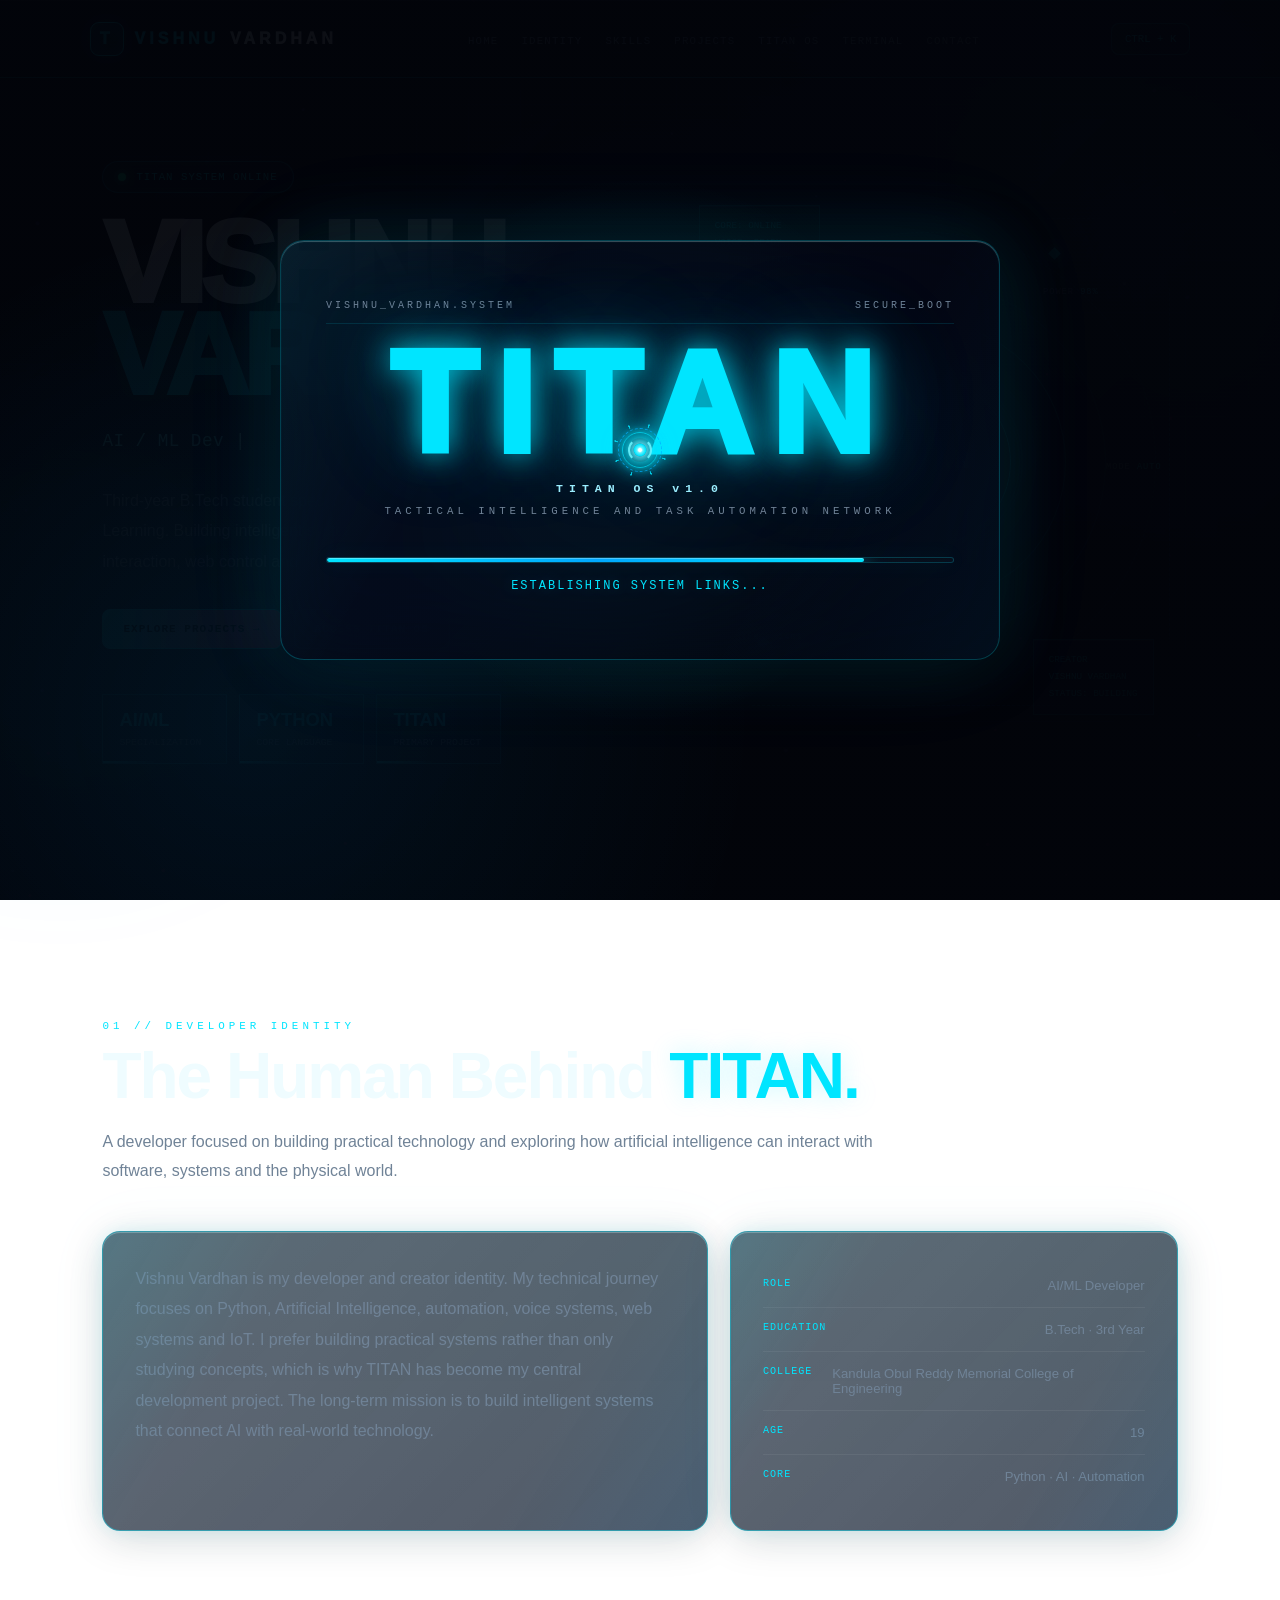
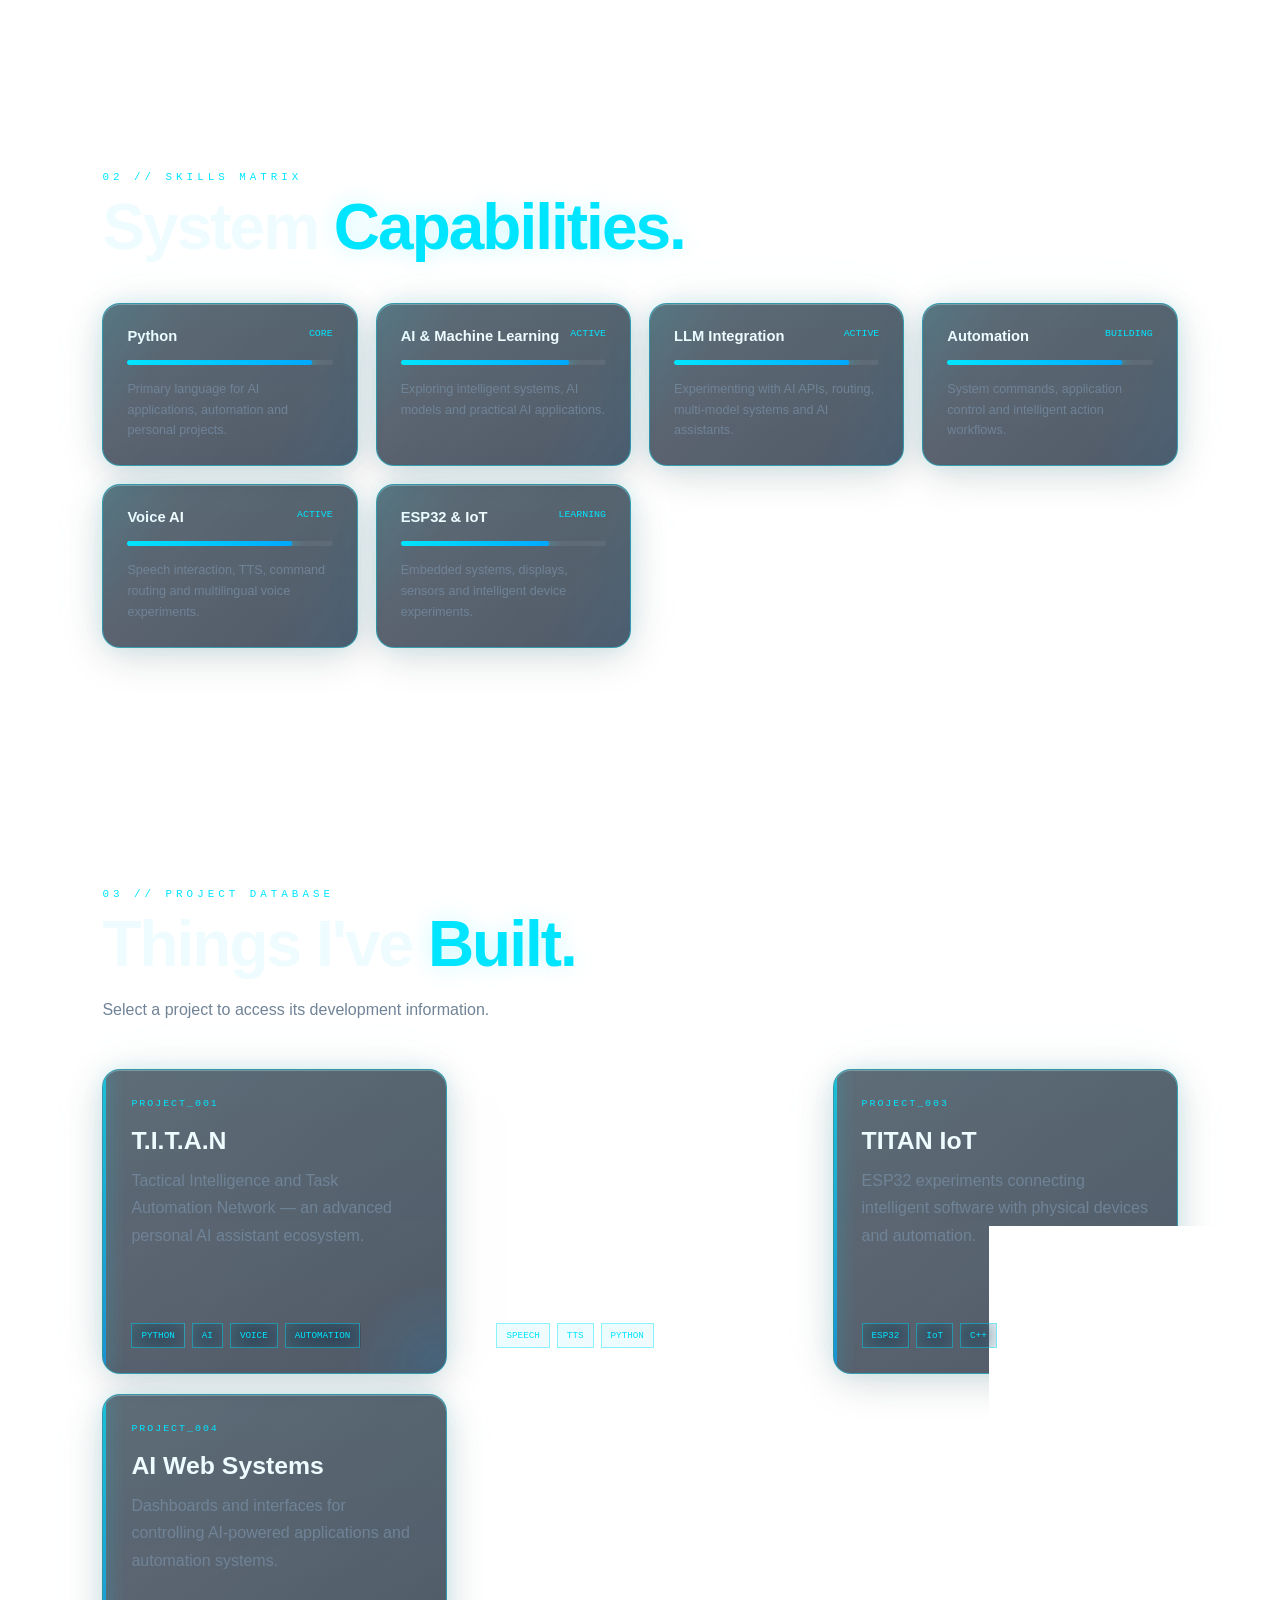
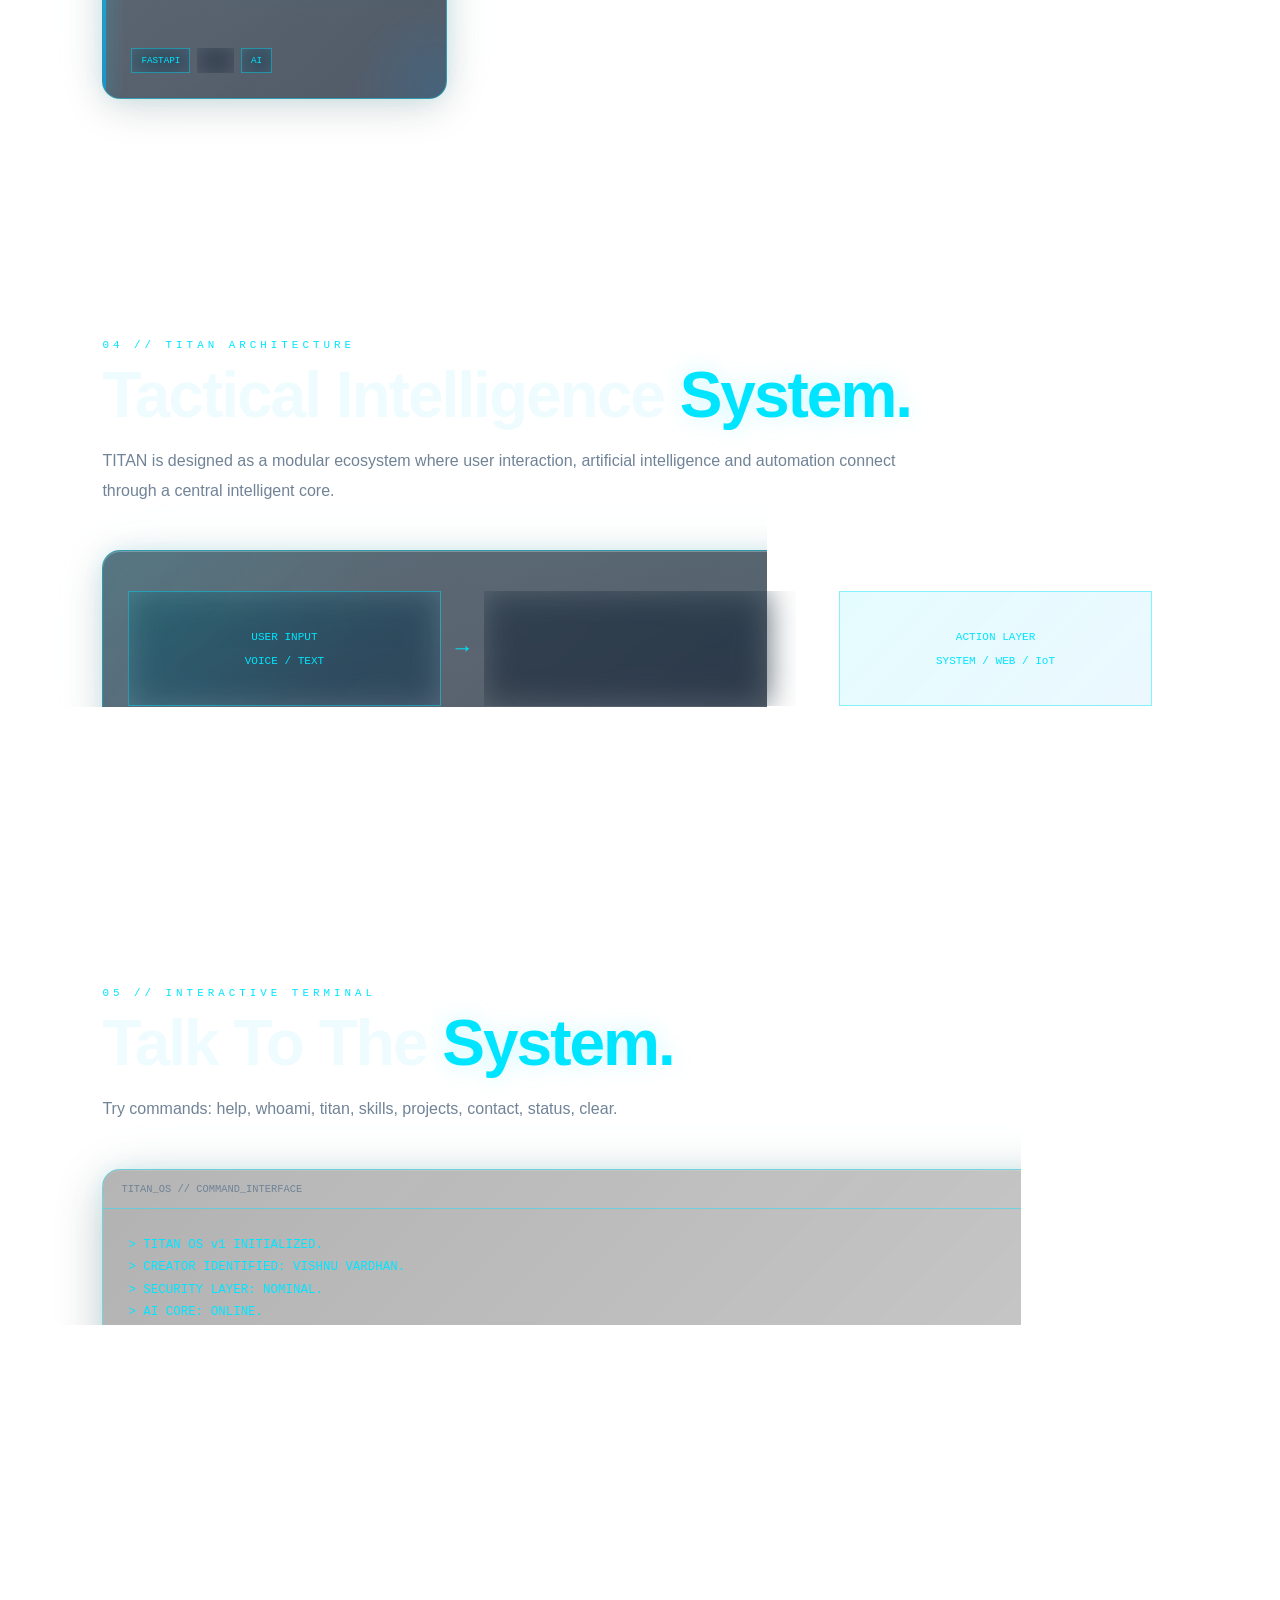
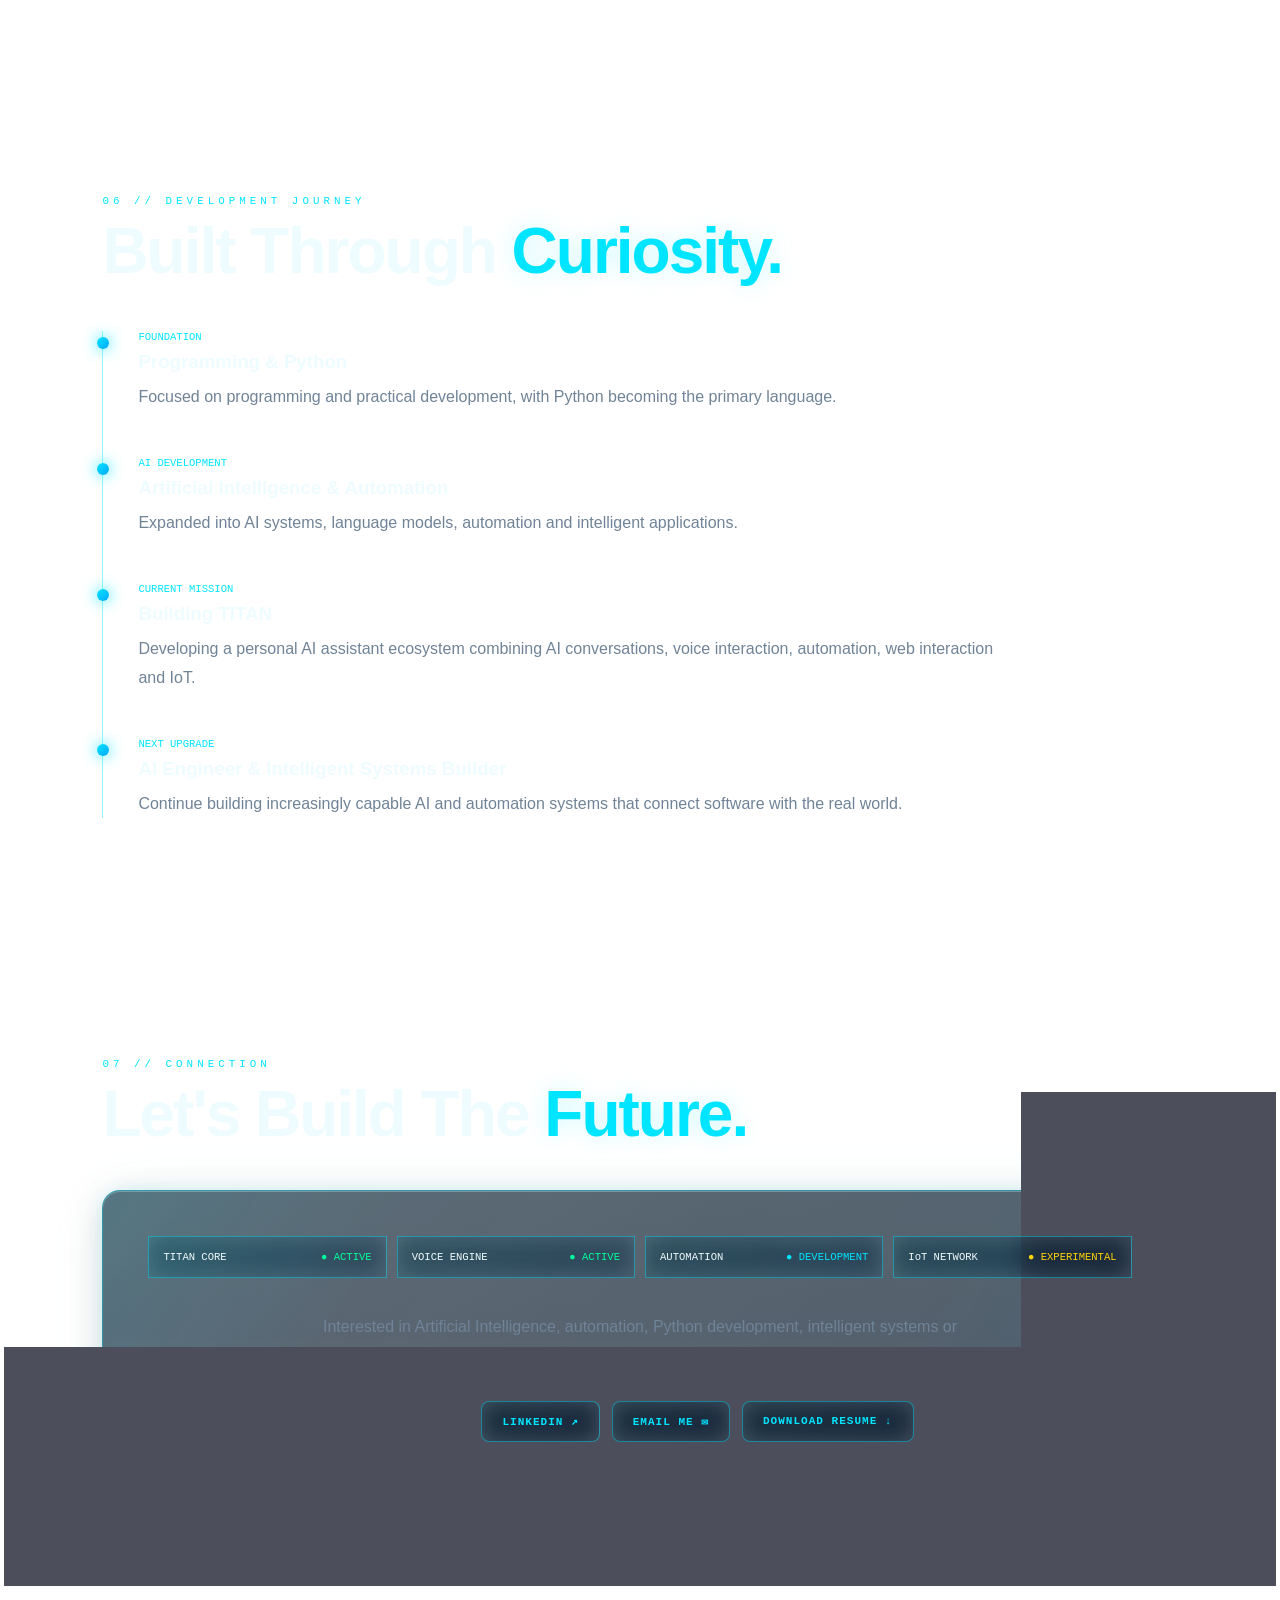
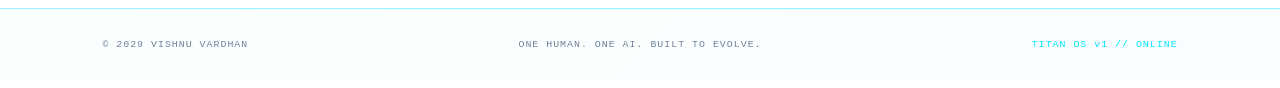
==== commit 0d35b907: "Update index.html" ====
--- a/index.html
+++ b/index.html
@@ -28,11 +28,11 @@
       --panel-strong: rgba(4, 7, 18, 0.94);
       --panel-light: rgba(12, 20, 45, 0.60);
 
-      --magenta: #ff006e;
-      --magenta-soft: #ff4d94;
-
-      --violet: #8b5cf6;
-      --violet-soft: #c4b5fd;
+      --cyan: #00e5ff;
+      --cyan-soft: #67f5ff;
+
+      --cyan-blue: #00a8ff;
+      --cyan-blue-soft: #9beeff;
 
       --blue: #4f7cff;
       --green: #00ff9d;
@@ -43,17 +43,17 @@
       --text-soft: #b9ccda;
       --muted: #708397;
 
-      --border: rgba(255, 0, 110, 0.14);
-      --border-bright: rgba(255, 0, 110, 0.42);
-      --border-violet: rgba(139, 92, 246, 0.35);
-
-      --shadow-magenta:
-        0 0 18px rgba(255, 0, 110, 0.10),
-        0 0 65px rgba(255, 0, 110, 0.05);
-
-      --shadow-violet:
-        0 0 25px rgba(139, 92, 246, 0.10),
-        0 0 80px rgba(139, 92, 246, 0.06);
+      --border: rgba(0, 229, 255, 0.14);
+      --border-bright: rgba(0, 229, 255, 0.42);
+      --border-violet: rgba(0, 168, 255, 0.35);
+
+      --shadow-cyan:
+        0 0 18px rgba(0, 229, 255, 0.10),
+        0 0 65px rgba(0, 229, 255, 0.05);
+
+      --shadow-cyan-blue:
+        0 0 25px rgba(0, 168, 255, 0.10),
+        0 0 80px rgba(0, 168, 255, 0.06);
 
       --radius: 18px;
       --radius-small: 10px;
@@ -99,12 +99,12 @@
       background:
         radial-gradient(
           circle at 82% 8%,
-          rgba(255, 0, 110, 0.12),
+          rgba(0, 229, 255, 0.12),
           transparent 24%
         ),
         radial-gradient(
           circle at 12% 78%,
-          rgba(139, 92, 246, 0.10),
+          rgba(0, 168, 255, 0.10),
           transparent 28%
         ),
         radial-gradient(
@@ -173,7 +173,7 @@
 
     ::selection {
       color: #021014;
-      background: var(--magenta);
+      background: var(--cyan);
     }
 
     /* =========================================================
@@ -201,13 +201,13 @@
     .ambient-one {
       top: 10%;
       right: -120px;
-      background: var(--magenta);
+      background: var(--cyan);
     }
 
     .ambient-two {
       bottom: 10%;
       left: -140px;
-      background: var(--violet);
+      background: var(--cyan-blue);
     }
 
     .grid-background {
@@ -218,12 +218,12 @@
 
       background:
         linear-gradient(
-          rgba(255, 0, 110, 0.028) 1px,
+          rgba(0, 229, 255, 0.028) 1px,
           transparent 1px
         ),
         linear-gradient(
           90deg,
-          rgba(255, 0, 110, 0.028) 1px,
+          rgba(0, 229, 255, 0.028) 1px,
           transparent 1px
         );
 
@@ -247,9 +247,9 @@
         linear-gradient(
           90deg,
           transparent,
-          rgba(255, 0, 110, 0.0),
-          var(--magenta),
-          rgba(255, 0, 110, 0.0),
+          rgba(0, 229, 255, 0.0),
+          var(--cyan),
+          rgba(0, 229, 255, 0.0),
           transparent
         );
 
@@ -283,13 +283,13 @@
       background:
         linear-gradient(
           90deg,
-          var(--magenta),
-          var(--violet)
+          var(--cyan),
+          var(--cyan-blue)
         );
 
       box-shadow:
-        0 0 16px var(--magenta),
-        0 0 22px var(--violet);
+        0 0 16px var(--cyan),
+        0 0 22px var(--cyan-blue);
     }
 
     /* =========================================================
@@ -308,12 +308,12 @@
       background:
         radial-gradient(
           circle at center,
-          rgba(255, 0, 110, 0.12),
+          rgba(0, 229, 255, 0.12),
           transparent 35%
         ),
         radial-gradient(
           circle at 20% 80%,
-          rgba(139, 92, 246, 0.08),
+          rgba(0, 168, 255, 0.08),
           transparent 40%
         ),
         linear-gradient(
@@ -339,7 +339,7 @@
       padding: 60px 45px;
 
       border:
-        1px solid rgba(255, 0, 110, 0.25);
+        1px solid rgba(0, 229, 255, 0.25);
 
       border-radius: 24px;
 
@@ -355,9 +355,9 @@
       box-shadow:
         0 8px 60px rgba(0, 0, 0, 0.30),
         inset 0 1px 0 rgba(255, 255, 255, 0.20),
-        inset 0 1px 2px rgba(255, 0, 110, 0.12),
-        0 0 80px rgba(255, 0, 110, 0.12),
-        0 0 120px rgba(139, 92, 246, 0.06);
+        inset 0 1px 2px rgba(0, 229, 255, 0.12),
+        0 0 80px rgba(0, 229, 255, 0.12),
+        0 0 120px rgba(0, 168, 255, 0.06);
 
       position: relative;
 
@@ -375,10 +375,10 @@
       background:
         linear-gradient(
           120deg,
-          rgba(255, 0, 110, 0.08),
+          rgba(0, 229, 255, 0.08),
           transparent 30%,
           transparent 70%,
-          rgba(139, 92, 246, 0.06)
+          rgba(0, 168, 255, 0.06)
         );
 
       pointer-events: none;
@@ -399,7 +399,7 @@
 
       padding-bottom: 12px;
 
-      border-bottom: 1px solid rgba(255, 0, 110, 0.12);
+      border-bottom: 1px solid rgba(0, 229, 255, 0.12);
 
       animation: fadeInDown 0.8s ease-out;
     }
@@ -425,12 +425,12 @@
       line-height: 0.85;
       letter-spacing: 18px;
 
-      color: var(--magenta);
+      color: var(--cyan);
 
       text-shadow:
-        0 0 30px rgba(255, 0, 110, 0.85),
-        0 0 80px rgba(255, 0, 110, 0.30),
-        0 0 120px rgba(139, 92, 246, 0.20);
+        0 0 30px rgba(0, 229, 255, 0.85),
+        0 0 80px rgba(0, 229, 255, 0.30),
+        0 0 120px rgba(0, 168, 255, 0.20);
 
       animation: bootLogoGlow 3s ease-in-out infinite;
     }
@@ -438,15 +438,15 @@
     @keyframes bootLogoGlow {
       0%, 100% {
         text-shadow:
-          0 0 30px rgba(255, 0, 110, 0.85),
-          0 0 80px rgba(255, 0, 110, 0.30),
-          0 0 120px rgba(139, 92, 246, 0.20);
+          0 0 30px rgba(0, 229, 255, 0.85),
+          0 0 80px rgba(0, 229, 255, 0.30),
+          0 0 120px rgba(0, 168, 255, 0.20);
       }
       50% {
         text-shadow:
-          0 0 40px rgba(255, 0, 110, 1),
-          0 0 100px rgba(255, 0, 110, 0.40),
-          0 0 140px rgba(139, 92, 246, 0.30);
+          0 0 40px rgba(0, 229, 255, 1),
+          0 0 100px rgba(0, 229, 255, 0.40),
+          0 0 140px rgba(0, 168, 255, 0.30);
       }
     }
 
@@ -454,7 +454,7 @@
       text-align: center;
       margin-top: 15px;
 
-      color: var(--violet-soft);
+      color: var(--cyan-blue-soft);
 
       font:
         700 0.72rem monospace;
@@ -505,7 +505,7 @@
         );
 
       border:
-        1px solid rgba(255, 0, 110, 0.20);
+        1px solid rgba(0, 229, 255, 0.20);
 
       border-radius: 3px;
 
@@ -513,7 +513,7 @@
 
       box-shadow:
         inset 0 1px 2px rgba(0, 0, 0, 0.20),
-        0 0 20px rgba(255, 0, 110, 0.08);
+        0 0 20px rgba(0, 229, 255, 0.08);
 
       animation: fadeInUp 0.8s ease-out 0.6s both;
     }
@@ -525,14 +525,14 @@
       background:
         linear-gradient(
           90deg,
-          var(--magenta),
-          var(--violet),
-          var(--magenta)
+          var(--cyan),
+          var(--cyan-blue),
+          var(--cyan)
         );
 
       box-shadow:
-        0 0 20px var(--magenta),
-        0 0 30px var(--violet),
+        0 0 20px var(--cyan),
+        0 0 30px var(--cyan-blue),
         inset 0 1px 0 rgba(255, 255, 255, 0.30);
 
       transition:
@@ -546,7 +546,7 @@
 
       text-align: center;
 
-      color: var(--magenta);
+      color: var(--cyan);
 
       font:
         0.75rem monospace;
@@ -560,7 +560,7 @@
       animation: fadeInUp 0.8s ease-out 0.8s both;
 
       text-shadow:
-        0 0 15px rgba(255, 0, 110, 0.30);
+        0 0 15px rgba(0, 229, 255, 0.30);
     }
 
     /* =========================================================
@@ -605,7 +605,7 @@
       align-items: center;
       gap: 11px;
 
-      color: var(--magenta);
+      color: var(--cyan);
 
       font-weight: 950;
       letter-spacing: 4px;
@@ -619,22 +619,22 @@
       place-items: center;
 
       border:
-        1px solid var(--magenta);
+        1px solid var(--cyan);
 
       border-radius: 9px;
 
-      color: var(--magenta);
+      color: var(--cyan);
 
       background:
         linear-gradient(
           135deg,
-          rgba(255, 0, 110, 0.25),
-          rgba(139, 92, 246, 0.20)
+          rgba(0, 229, 255, 0.25),
+          rgba(0, 168, 255, 0.20)
         );
 
       box-shadow:
-        0 0 20px rgba(255, 0, 110, 0.25),
-        inset 0 0 20px rgba(255, 0, 110, 0.12),
+        0 0 20px rgba(0, 229, 255, 0.25),
+        inset 0 0 20px rgba(0, 229, 255, 0.12),
         0 8px 16px rgba(0,0,0,0.1);
 
       backdrop-filter: blur(12px);
@@ -677,12 +677,12 @@
       background:
         linear-gradient(
           90deg,
-          var(--magenta),
-          var(--violet)
+          var(--cyan),
+          var(--cyan-blue)
         );
 
       box-shadow:
-        0 0 8px var(--magenta);
+        0 0 8px var(--cyan);
 
       transition: width 0.25s ease;
     }
@@ -703,13 +703,13 @@
     .nav-button {
       padding: 9px 13px;
 
-      color: var(--magenta);
+      color: var(--cyan);
 
       background:
         linear-gradient(
           135deg,
-          rgba(255, 0, 110, 0.08),
-          rgba(139, 92, 246, 0.06)
+          rgba(0, 229, 255, 0.08),
+          rgba(0, 168, 255, 0.06)
         );
 
       border:
@@ -727,16 +727,16 @@
 
     .nav-button:hover {
       color: #001014;
-      background: var(--magenta);
+      background: var(--cyan);
 
       box-shadow:
-        0 0 25px rgba(255, 0, 110, 0.2);
+        0 0 25px rgba(0, 229, 255, 0.2);
     }
 
     #menuButton {
       display: none;
 
-      color: var(--magenta);
+      color: var(--cyan);
 
       background: transparent;
       border: none;
@@ -753,7 +753,7 @@
     }
 
     .section-label {
-      color: var(--magenta);
+      color: var(--cyan);
 
       font:
         0.68rem monospace;
@@ -773,10 +773,10 @@
     }
 
     .section-title span {
-      color: var(--magenta);
+      color: var(--cyan);
 
       text-shadow:
-        0 0 25px rgba(255, 0, 110, 0.22);
+        0 0 25px rgba(0, 229, 255, 0.22);
     }
 
     .section-description {
@@ -798,8 +798,8 @@
         ),
         linear-gradient(
           180deg,
-          rgba(255, 0, 110, 0.06),
-          rgba(139, 92, 246, 0.04)
+          rgba(0, 229, 255, 0.06),
+          rgba(0, 168, 255, 0.04)
         ),
         var(--panel);
 
@@ -813,8 +813,8 @@
       box-shadow:
         0 8px 40px rgba(0,0,0,0.15),
         inset 0 1px 0 rgba(255,255,255,0.25),
-        inset 0 1px 2px rgba(255, 0, 110, 0.08),
-        var(--shadow-magenta);
+        inset 0 1px 2px rgba(0, 229, 255, 0.08),
+        var(--shadow-cyan);
 
       position: relative;
 
@@ -824,12 +824,12 @@
 
     .glass:hover {
       backdrop-filter: blur(40px) saturate(200%);
-      border-color: rgba(255, 0, 110, 0.7);
+      border-color: rgba(0, 229, 255, 0.7);
       box-shadow:
-        0 16px 56px rgba(255, 0, 110, 0.18),
+        0 16px 56px rgba(0, 229, 255, 0.18),
         inset 0 1px 0 rgba(255,255,255,0.3),
-        inset 0 1px 2px rgba(255, 0, 110, 0.15),
-        var(--shadow-magenta);
+        inset 0 1px 2px rgba(0, 229, 255, 0.15),
+        var(--shadow-cyan);
       transform: translateY(-2px);
     }
 
@@ -844,10 +844,10 @@
       background:
         linear-gradient(
           120deg,
-          rgba(255, 0, 110, 0.12),
+          rgba(0, 229, 255, 0.12),
           transparent 25%,
           transparent 72%,
-          rgba(139, 92, 246, 0.10)
+          rgba(0, 168, 255, 0.10)
         );
 
       pointer-events: none;
@@ -893,31 +893,31 @@
       background:
         linear-gradient(
           90deg,
-          var(--magenta),
+          var(--cyan),
           #ff3385
         );
 
       border:
-        1px solid var(--magenta);
+        1px solid var(--cyan);
 
       box-shadow:
-        0 0 25px rgba(255, 0, 110, 0.14);
+        0 0 25px rgba(0, 229, 255, 0.14);
     }
 
     .btn-primary:hover {
       box-shadow:
-        0 0 35px rgba(255, 0, 110, 0.30),
-        0 0 60px rgba(139, 92, 246, 0.10);
+        0 0 35px rgba(0, 229, 255, 0.30),
+        0 0 60px rgba(0, 168, 255, 0.10);
     }
 
     .btn-outline {
-      color: var(--magenta);
+      color: var(--cyan);
 
       background:
         linear-gradient(
           135deg,
-          rgba(255, 0, 110, 0.08),
-          rgba(139, 92, 246, 0.06)
+          rgba(0, 229, 255, 0.08),
+          rgba(0, 168, 255, 0.06)
         );
 
       border:
@@ -930,12 +930,12 @@
       background:
         linear-gradient(
           90deg,
-          rgba(255, 0, 110, 0.15),
-          rgba(139, 92, 246, 0.12)
+          rgba(0, 229, 255, 0.15),
+          rgba(0, 168, 255, 0.12)
         );
 
       box-shadow:
-        0 0 28px rgba(255, 0, 110, 0.12);
+        0 0 28px rgba(0, 229, 255, 0.12);
     }
 
     /* =========================================================
@@ -976,13 +976,13 @@
 
       border-radius: 999px;
 
-      color: var(--magenta);
+      color: var(--cyan);
 
       background:
         linear-gradient(
           135deg,
-          rgba(255, 0, 110, 0.08),
-          rgba(139, 92, 246, 0.06)
+          rgba(0, 229, 255, 0.08),
+          rgba(0, 168, 255, 0.06)
         );
 
       font:
@@ -991,8 +991,8 @@
       letter-spacing: 1px;
 
       box-shadow:
-        inset 0 0 20px rgba(255, 0, 110, 0.05),
-        0 0 20px rgba(255, 0, 110, 0.08);
+        inset 0 0 20px rgba(0, 229, 255, 0.05),
+        0 0 20px rgba(0, 229, 255, 0.08);
 
       backdrop-filter: blur(12px);
     }
@@ -1033,10 +1033,10 @@
     }
 
     .hero h1 span {
-      color: var(--magenta);
+      color: var(--cyan);
 
       text-shadow:
-        0 0 30px rgba(255, 0, 110, 0.20);
+        0 0 30px rgba(0, 229, 255, 0.20);
     }
 
     .typing-wrapper {
@@ -1044,7 +1044,7 @@
 
       margin-top: 30px;
 
-      color: var(--magenta-soft);
+      color: var(--cyan-soft);
 
       font:
         1.1rem monospace;
@@ -1053,7 +1053,7 @@
     }
 
     .cursor {
-      color: var(--violet-soft);
+      color: var(--cyan-blue-soft);
       animation: blink 0.8s infinite;
     }
 
@@ -1104,8 +1104,8 @@
       background:
         linear-gradient(
           135deg,
-          rgba(255, 0, 110, 0.08),
-          rgba(139, 92, 246, 0.06)
+          rgba(0, 229, 255, 0.08),
+          rgba(0, 168, 255, 0.06)
         );
 
       backdrop-filter: blur(12px);
@@ -1116,8 +1116,8 @@
     }
 
     .quick-stat:hover {
-      border-color: rgba(255, 0, 110, 0.6);
-      box-shadow: 0 0 25px rgba(255, 0, 110, 0.12);
+      border-color: rgba(0, 229, 255, 0.6);
+      box-shadow: 0 0 25px rgba(0, 229, 255, 0.12);
       transform: translateY(-2px);
     }
 
@@ -1135,7 +1135,7 @@
       background:
         linear-gradient(
           90deg,
-          var(--magenta),
+          var(--cyan),
           transparent
         );
     }
@@ -1143,7 +1143,7 @@
     .quick-stat strong {
       display: block;
 
-      color: var(--magenta);
+      color: var(--cyan);
 
       font-size: 1.15rem;
     }
@@ -1176,7 +1176,7 @@
       height: 520px;
 
       border:
-        1px solid rgba(255, 0, 110, 0.08);
+        1px solid rgba(0, 229, 255, 0.08);
 
       clip-path:
         polygon(
@@ -1199,7 +1199,7 @@
       inset: 15px;
 
       border:
-        1px dashed rgba(139, 92, 246, 0.18);
+        1px dashed rgba(0, 168, 255, 0.18);
 
       clip-path:
         inherit;
@@ -1211,7 +1211,7 @@
       border-radius: 50%;
 
       border:
-        1px solid rgba(255, 0, 110, 0.20);
+        1px solid rgba(0, 229, 255, 0.20);
     }
 
     .orbit::after {
@@ -1227,10 +1227,10 @@
 
       border-radius: 50%;
 
-      background: var(--magenta);
+      background: var(--cyan);
 
       box-shadow:
-        0 0 15px var(--magenta);
+        0 0 15px var(--cyan);
     }
 
     .orbit-1 {
@@ -1248,7 +1248,7 @@
       height: 360px;
 
       border-color:
-        rgba(139, 92, 246, 0.24);
+        rgba(0, 168, 255, 0.24);
 
       animation:
         rotateReverse 15s linear infinite;
@@ -1259,7 +1259,7 @@
       height: 280px;
 
       border-color:
-        rgba(255, 0, 110, 0.40);
+        rgba(0, 229, 255, 0.40);
 
       animation:
         rotate 10s linear infinite;
@@ -1286,10 +1286,10 @@
       border-radius: 50%;
 
       border:
-        1px solid rgba(255, 0, 110, 0.15);
+        1px solid rgba(0, 229, 255, 0.15);
 
       box-shadow:
-        inset 0 0 30px rgba(255, 0, 110, 0.05);
+        inset 0 0 30px rgba(0, 229, 255, 0.05);
     }
 
     .reactor-ring::before {
@@ -1301,7 +1301,7 @@
       border-radius: 50%;
 
       border:
-        1px solid rgba(139, 92, 246, 0.20);
+        1px solid rgba(0, 168, 255, 0.20);
 
       animation:
         rotateReverse 6s linear infinite;
@@ -1326,18 +1326,18 @@
         radial-gradient(
           circle,
           rgba(255,255,255,0.95) 0%,
-          rgba(255, 0, 110, 0.95) 5%,
-          rgba(255, 0, 110, 0.35) 22%,
-          rgba(139, 92, 246, 0.16) 45%,
+          rgba(0, 229, 255, 0.95) 5%,
+          rgba(0, 229, 255, 0.35) 22%,
+          rgba(0, 168, 255, 0.16) 45%,
           rgba(0,0,0,0.10) 68%
         );
 
       border:
-        1px solid var(--magenta);
+        1px solid var(--cyan);
 
       box-shadow:
-        0 0 40px rgba(255, 0, 110, 0.55),
-        0 0 100px rgba(255, 0, 110, 0.16),
+        0 0 40px rgba(0, 229, 255, 0.55),
+        0 0 100px rgba(0, 229, 255, 0.16),
         inset 0 0 35px rgba(255,255,255,0.35);
 
       transition:
@@ -1350,8 +1350,8 @@
     @keyframes reactorPulse {
       50% {
         box-shadow:
-          0 0 65px rgba(255, 0, 110, 0.72),
-          0 0 120px rgba(139, 92, 246, 0.18),
+          0 0 65px rgba(0, 229, 255, 0.72),
+          0 0 120px rgba(0, 168, 255, 0.18),
           inset 0 0 50px rgba(255,255,255,0.40);
       }
     }
@@ -1365,7 +1365,7 @@
       border-radius: 50%;
 
       border:
-        1px solid rgba(255, 0, 110, 0.20);
+        1px solid rgba(0, 229, 255, 0.20);
 
       animation:
         rotate 4s linear infinite;
@@ -1396,7 +1396,7 @@
 
       text-shadow:
         0 0 15px #ffffff,
-        0 0 30px var(--magenta);
+        0 0 30px var(--cyan);
     }
 
     .hud-data {
@@ -1404,7 +1404,7 @@
 
       padding: 12px 15px;
 
-      color: var(--magenta);
+      color: var(--cyan);
 
       font:
         0.58rem/1.8 monospace;
@@ -1415,8 +1415,8 @@
       background:
         linear-gradient(
           135deg,
-          rgba(255, 0, 110, 0.08),
-          rgba(139, 92, 246, 0.06)
+          rgba(0, 229, 255, 0.08),
+          rgba(0, 168, 255, 0.06)
         );
 
       backdrop-filter: blur(16px);
@@ -1448,7 +1448,7 @@
     }
 
     .hud-mini-magenta {
-      color: var(--magenta);
+      color: var(--cyan);
     }
 
     .mini-1 {
@@ -1472,10 +1472,10 @@
       width: 9px;
       height: 9px;
 
-      background: var(--magenta);
+      background: var(--cyan);
 
       box-shadow:
-        0 0 12px var(--magenta);
+        0 0 12px var(--cyan);
 
       transform: rotate(45deg);
     }
@@ -1489,10 +1489,10 @@
       bottom: 100px;
       left: 60px;
 
-      background: var(--violet);
+      background: var(--cyan-blue);
 
       box-shadow:
-        0 0 12px var(--violet);
+        0 0 12px var(--cyan-blue);
     }
 
     /* =========================================================
@@ -1543,7 +1543,7 @@
 
     .identity-list li:hover {
       color: var(--text);
-      border-color: rgba(255, 0, 110, 0.2);
+      border-color: rgba(0, 229, 255, 0.2);
     }
 
     .identity-list li:last-child {
@@ -1551,7 +1551,7 @@
     }
 
     .identity-list strong {
-      color: var(--magenta);
+      color: var(--cyan);
 
       font:
         0.63rem monospace;
@@ -1585,12 +1585,12 @@
       transform: translateY(-8px);
 
       border-color:
-        rgba(255, 0, 110, 0.7);
+        rgba(0, 229, 255, 0.7);
 
       box-shadow:
-        0 16px 50px rgba(255, 0, 110, 0.15),
+        0 16px 50px rgba(0, 229, 255, 0.15),
         inset 0 1px 0 rgba(255,255,255,0.2),
-        var(--shadow-magenta);
+        var(--shadow-cyan);
 
       backdrop-filter: blur(40px);
     }
@@ -1607,7 +1607,7 @@
     }
 
     .skill-level {
-      color: var(--magenta);
+      color: var(--cyan);
 
       font:
         0.62rem monospace;
@@ -1631,12 +1631,12 @@
       background:
         linear-gradient(
           90deg,
-          var(--magenta),
-          var(--violet)
+          var(--cyan),
+          var(--cyan-blue)
         );
 
       box-shadow:
-        0 0 13px var(--magenta);
+        0 0 13px var(--cyan);
 
       transition:
         width 1.5s ease;
@@ -1697,19 +1697,19 @@
       background:
         linear-gradient(
           180deg,
-          var(--magenta),
-          var(--violet)
+          var(--cyan),
+          var(--cyan-blue)
         );
 
       box-shadow:
-        0 0 18px var(--magenta);
+        0 0 18px var(--cyan);
 
       transition: width 0.4s ease;
     }
 
     .project-card:hover::before {
       width: 6px;
-      box-shadow: 0 0 28px var(--magenta);
+      box-shadow: 0 0 28px var(--cyan);
     }
 
     .project-card::after {
@@ -1728,7 +1728,7 @@
       background:
         radial-gradient(
           circle,
-          rgba(139, 92, 246, 0.12),
+          rgba(0, 168, 255, 0.12),
           transparent 68%
         );
     }
@@ -1737,18 +1737,18 @@
       transform: translateY(-12px);
 
       border-color:
-        rgba(255, 0, 110, 0.7);
+        rgba(0, 229, 255, 0.7);
 
       box-shadow:
-        0 20px 60px rgba(255, 0, 110, 0.15),
+        0 20px 60px rgba(0, 229, 255, 0.15),
         inset 0 1px 0 rgba(255,255,255,0.2),
-        var(--shadow-magenta);
+        var(--shadow-cyan);
 
       backdrop-filter: blur(40px);
     }
 
     .project-number {
-      color: var(--magenta);
+      color: var(--cyan);
 
       font:
         0.62rem monospace;
@@ -1785,7 +1785,7 @@
     .tag {
       padding: 6px 9px;
 
-      color: var(--magenta);
+      color: var(--cyan);
 
       border:
         1px solid var(--border-bright);
@@ -1793,8 +1793,8 @@
       background:
         linear-gradient(
           135deg,
-          rgba(255, 0, 110, 0.08),
-          rgba(139, 92, 246, 0.06)
+          rgba(0, 229, 255, 0.08),
+          rgba(0, 168, 255, 0.06)
         );
 
       font:
@@ -1806,8 +1806,8 @@
     }
 
     .tag:hover {
-      border-color: var(--magenta);
-      box-shadow: 0 0 15px rgba(255, 0, 110, 0.15);
+      border-color: var(--cyan);
+      box-shadow: 0 0 15px rgba(0, 229, 255, 0.15);
     }
 
     /* =========================================================
@@ -1842,7 +1842,7 @@
 
       text-align: center;
 
-      color: var(--magenta);
+      color: var(--cyan);
 
       border:
         1px solid var(--border-bright);
@@ -1850,8 +1850,8 @@
       background:
         linear-gradient(
           135deg,
-          rgba(255, 0, 110, 0.10),
-          rgba(139, 92, 246, 0.08)
+          rgba(0, 229, 255, 0.10),
+          rgba(0, 168, 255, 0.08)
         );
 
       font:
@@ -1863,42 +1863,42 @@
     }
 
     .architecture-node:hover {
-      border-color: var(--magenta);
+      border-color: var(--cyan);
 
       background:
         linear-gradient(
           135deg,
-          rgba(255, 0, 110, 0.18),
-          rgba(139, 92, 246, 0.12)
+          rgba(0, 229, 255, 0.18),
+          rgba(0, 168, 255, 0.12)
         );
 
       box-shadow:
-        0 0 35px rgba(255, 0, 110, 0.12);
+        0 0 35px rgba(0, 229, 255, 0.12);
 
       transform: translateY(-2px);
     }
 
     .architecture-core {
       border-color:
-        rgba(139, 92, 246, 0.65);
+        rgba(0, 168, 255, 0.65);
 
       color:
-        var(--violet-soft);
+        var(--cyan-blue-soft);
 
       background:
         linear-gradient(
           135deg,
-          rgba(139, 92, 246, 0.15),
-          rgba(255, 0, 110, 0.08)
+          rgba(0, 168, 255, 0.15),
+          rgba(0, 229, 255, 0.08)
         );
 
       box-shadow:
-        0 0 35px rgba(139, 92, 246, 0.12),
+        0 0 35px rgba(0, 168, 255, 0.12),
         inset 0 1px 0 rgba(255,255,255,0.15);
     }
 
     .architecture-arrow {
-      color: var(--magenta);
+      color: var(--cyan);
 
       font:
         1.4rem monospace;
@@ -1930,7 +1930,7 @@
       box-shadow:
         0 12px 50px rgba(0,0,0,0.20),
         inset 0 1px 0 rgba(255,255,255,0.12),
-        var(--shadow-magenta);
+        var(--shadow-cyan);
     }
 
     .terminal-header {
@@ -1966,16 +1966,16 @@
 
       border-radius: 50%;
 
-      background: var(--magenta);
+      background: var(--cyan);
 
       box-shadow:
-        0 0 8px rgba(255, 0, 110, 0.25);
+        0 0 8px rgba(0, 229, 255, 0.25);
 
       transition: all 0.3s ease;
     }
 
     .terminal-dots span:nth-child(2) {
-      background: var(--violet);
+      background: var(--cyan-blue);
     }
 
     .terminal-dots span:nth-child(3) {
@@ -1989,7 +1989,7 @@
 
       padding: 25px;
 
-      color: var(--magenta);
+      color: var(--cyan);
 
       font:
         0.78rem/1.8 Consolas, monospace;
@@ -2001,7 +2001,7 @@
 
     #terminalOutput::-webkit-scrollbar-thumb {
       background:
-        rgba(255, 0, 110, 0.20);
+        rgba(0, 229, 255, 0.20);
 
       border-radius: 3px;
     }
@@ -2094,23 +2094,23 @@
       background:
         linear-gradient(
           135deg,
-          var(--magenta),
-          var(--violet)
+          var(--cyan),
+          var(--cyan-blue)
         );
 
       box-shadow:
-        0 0 15px var(--magenta);
+        0 0 15px var(--cyan);
 
       transition: all 0.3s ease;
     }
 
     .timeline-item:hover::before {
       transform: scale(1.3);
-      box-shadow: 0 0 25px var(--magenta);
+      box-shadow: 0 0 25px var(--cyan);
     }
 
     .timeline-year {
-      color: var(--magenta);
+      color: var(--cyan);
 
       font:
         0.66rem monospace;
@@ -2171,8 +2171,8 @@
       background:
         linear-gradient(
           135deg,
-          rgba(255, 0, 110, 0.08),
-          rgba(139, 92, 246, 0.06)
+          rgba(0, 229, 255, 0.08),
+          rgba(0, 168, 255, 0.06)
         );
 
       font:
@@ -2184,8 +2184,8 @@
     }
 
     .status-item:hover {
-      border-color: var(--magenta);
-      box-shadow: 0 0 20px rgba(255, 0, 110, 0.12);
+      border-color: var(--cyan);
+      box-shadow: 0 0 20px rgba(0, 229, 255, 0.12);
     }
 
     .active {
@@ -2193,7 +2193,7 @@
     }
 
     .development {
-      color: var(--magenta);
+      color: var(--cyan);
     }
 
     .experimental {
@@ -2269,8 +2269,8 @@
       backdrop-filter: blur(32px);
 
       box-shadow:
-        0 0 80px rgba(255, 0, 110, 0.10),
-        0 0 120px rgba(139, 92, 246, 0.06),
+        0 0 80px rgba(0, 229, 255, 0.10),
+        0 0 120px rgba(0, 168, 255, 0.06),
         inset 0 1px 0 rgba(255,255,255,0.15);
     }
 
@@ -2330,13 +2330,13 @@
     }
 
     .command-option:hover {
-      color: var(--magenta);
+      color: var(--cyan);
 
       background:
         linear-gradient(
           90deg,
-          rgba(255, 0, 110, 0.08),
-          rgba(139, 92, 246, 0.06)
+          rgba(0, 229, 255, 0.08),
+          rgba(0, 168, 255, 0.06)
         );
     }
 
@@ -2389,8 +2389,8 @@
       backdrop-filter: blur(32px);
 
       box-shadow:
-        0 0 90px rgba(255, 0, 110, 0.12),
-        0 0 120px rgba(139, 92, 246, 0.08),
+        0 0 90px rgba(0, 229, 255, 0.12),
+        0 0 120px rgba(0, 168, 255, 0.08),
         inset 0 1px 0 rgba(255,255,255,0.15);
     }
 
@@ -2407,7 +2407,7 @@
       align-items: center;
       justify-content: center;
 
-      color: var(--magenta);
+      color: var(--cyan);
 
       background: transparent;
 
@@ -2420,7 +2420,7 @@
 
     #closeModal:hover {
       transform: rotate(90deg) scale(1.1);
-      color: var(--violet);
+      color: var(--cyan-blue);
     }
 
     .modal-description {
@@ -2445,7 +2445,7 @@
     .modal-feature {
       padding: 13px;
 
-      color: var(--magenta);
+      color: var(--cyan);
 
       border:
         1px solid var(--border-bright);
@@ -2453,8 +2453,8 @@
       background:
         linear-gradient(
           135deg,
-          rgba(255, 0, 110, 0.08),
-          rgba(139, 92, 246, 0.06)
+          rgba(0, 229, 255, 0.08),
+          rgba(0, 168, 255, 0.06)
         );
 
       font:
@@ -2466,8 +2466,8 @@
     }
 
     .modal-feature:hover {
-      border-color: var(--magenta);
-      box-shadow: 0 0 20px rgba(255, 0, 110, 0.12);
+      border-color: var(--cyan);
+      box-shadow: 0 0 20px rgba(0, 229, 255, 0.12);
       transform: translateY(-2px);
     }
 
@@ -2492,8 +2492,8 @@
       background:
         linear-gradient(
           135deg,
-          rgba(255, 0, 110, 0.02),
-          rgba(139, 92, 246, 0.02)
+          rgba(0, 229, 255, 0.02),
+          rgba(0, 168, 255, 0.02)
         );
 
       font:
@@ -2503,7 +2503,7 @@
     }
 
     footer span:last-child {
-      color: var(--magenta);
+      color: var(--cyan);
     }
 
     /* =========================================================
@@ -2772,10 +2772,110 @@
         transition-duration: 0.001ms !important;
       }
     }
+  
+    /* =========================================================
+       ARC REACTOR CURSOR
+    ========================================================= */
+    @media (pointer: fine) {
+      html, body, a, button, input, .titan-core, .project-card {
+        cursor: none !important;
+      }
+
+      #arcReactorCursor {
+        position: fixed;
+        left: 0;
+        top: 0;
+        width: 46px;
+        height: 46px;
+        z-index: 100000;
+        pointer-events: none;
+        transform: translate3d(-50%, -50%, 0);
+        filter: drop-shadow(0 0 8px rgba(0,229,255,.9));
+        transition: width .18s ease, height .18s ease, filter .18s ease;
+        will-change: transform;
+      }
+
+      #arcReactorCursor::before,
+      #arcReactorCursor::after {
+        content: "";
+        position: absolute;
+        inset: 5px;
+        border-radius: 50%;
+        border: 1px solid rgba(0,229,255,.7);
+        box-shadow: 0 0 12px rgba(0,229,255,.5), inset 0 0 10px rgba(0,229,255,.18);
+      }
+
+      #arcReactorCursor::after {
+        inset: 11px;
+        border: 2px solid rgba(103,245,255,.9);
+        border-top-color: transparent;
+        border-bottom-color: transparent;
+        animation: cursorReactorSpin 1.2s linear infinite;
+      }
+
+      #arcReactorCursor .arc-ring {
+        position: absolute;
+        inset: 1px;
+        border-radius: 50%;
+        border: 1px dashed rgba(0,168,255,.75);
+        animation: cursorReactorReverse 2.2s linear infinite;
+      }
+
+      #arcReactorCursor .arc-core {
+        position: absolute;
+        left: 50%;
+        top: 50%;
+        width: 13px;
+        height: 13px;
+        transform: translate(-50%,-50%);
+        border-radius: 50%;
+        background: radial-gradient(circle, #fff 0 16%, #67f5ff 32%, #00e5ff 62%, rgba(0,229,255,0) 100%);
+        box-shadow: 0 0 8px #fff, 0 0 18px #00e5ff, 0 0 34px rgba(0,229,255,.9);
+        animation: cursorCorePulse 1.1s ease-in-out infinite;
+      }
+
+      #arcReactorCursor .arc-rays {
+        position: absolute;
+        inset: -7px;
+        border-radius: 50%;
+        background: repeating-conic-gradient(from 0deg, rgba(0,229,255,0) 0 18deg, rgba(0,229,255,.85) 19deg 21deg, rgba(0,229,255,0) 22deg 45deg);
+        -webkit-mask: radial-gradient(circle, transparent 55%, #000 57% 63%, transparent 65%);
+        mask: radial-gradient(circle, transparent 55%, #000 57% 63%, transparent 65%);
+        animation: cursorReactorSpin 3.5s linear infinite;
+      }
+
+      #arcReactorCursor.cursor-hover {
+        width: 64px;
+        height: 64px;
+        filter: drop-shadow(0 0 14px rgba(0,229,255,1)) drop-shadow(0 0 28px rgba(0,168,255,.65));
+      }
+
+      #arcReactorCursor.cursor-hover .arc-core {
+        width: 17px;
+        height: 17px;
+      }
+
+      @keyframes cursorReactorSpin {
+        to { transform: rotate(360deg); }
+      }
+      @keyframes cursorReactorReverse {
+        to { transform: rotate(-360deg); }
+      }
+      @keyframes cursorCorePulse {
+        0%,100% { transform: translate(-50%,-50%) scale(.88); opacity:.85; }
+        50% { transform: translate(-50%,-50%) scale(1.18); opacity:1; }
+      }
+    }
+
+    @media (pointer: coarse) {
+      #arcReactorCursor { display: none; }
+    }
+
   </style>
 </head>
 
 <body>
+  <div id="arcReactorCursor" aria-hidden="true"><span class="arc-rays"></span><span class="arc-ring"></span><span class="arc-core"></span></div>
 
   <!-- =======================================================
        BOOT SCREEN
@@ -4209,7 +4309,7 @@
 
     function addTerminalLine(
       text,
-      color = "var(--magenta)"
+      color = "var(--cyan)"
     ) {
 
       const line =
@@ -4643,5 +4743,40 @@
     );
   </script>
 
+
+<script>
+(() => {
+  if (!window.matchMedia("(pointer: fine)").matches) return;
+
+  const cursor = document.getElementById("arcReactorCursor");
+  if (!cursor) return;
+
+  let targetX = innerWidth / 2, targetY = innerHeight / 2;
+  let currentX = targetX, currentY = targetY;
+
+  addEventListener("pointermove", e => {
+    targetX = e.clientX;
+    targetY = e.clientY;
+  }, {passive:true});
+
+  const interactive = "a, button, input, textarea, select, [role='button'], .project-card, .titan-core";
+  document.addEventListener("pointerover", e => {
+    if (e.target.closest(interactive)) cursor.classList.add("cursor-hover");
+  });
+  document.addEventListener("pointerout", e => {
+    if (e.target.closest(interactive) && !e.relatedTarget?.closest?.(interactive))
+      cursor.classList.remove("cursor-hover");
+  });
+
+  function animate() {
+    currentX += (targetX - currentX) * 0.22;
+    currentY += (targetY - currentY) * 0.22;
+    cursor.style.transform = `translate3d(${currentX}px, ${currentY}px, 0) translate(-50%, -50%)`;
+    requestAnimationFrame(animate);
+  }
+  animate();
+})();
+</script>
+
 </body>
 </html>
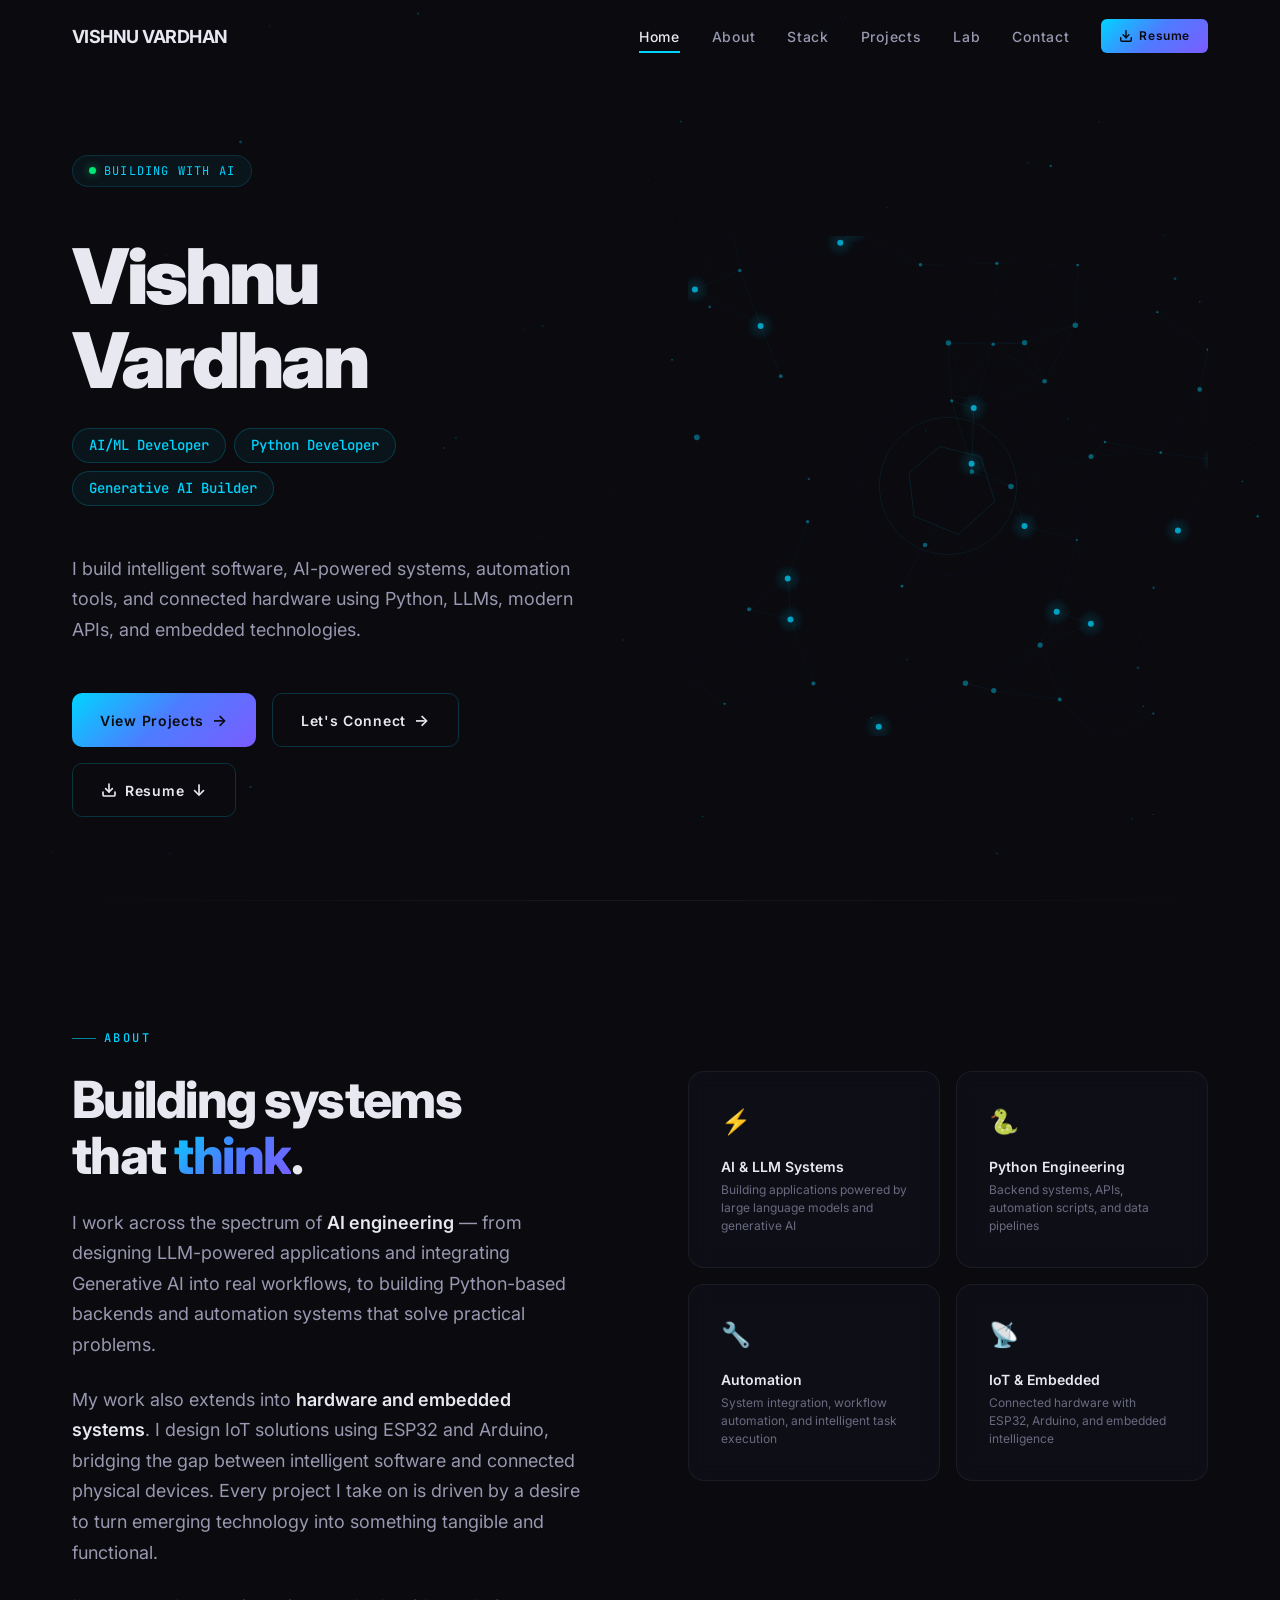
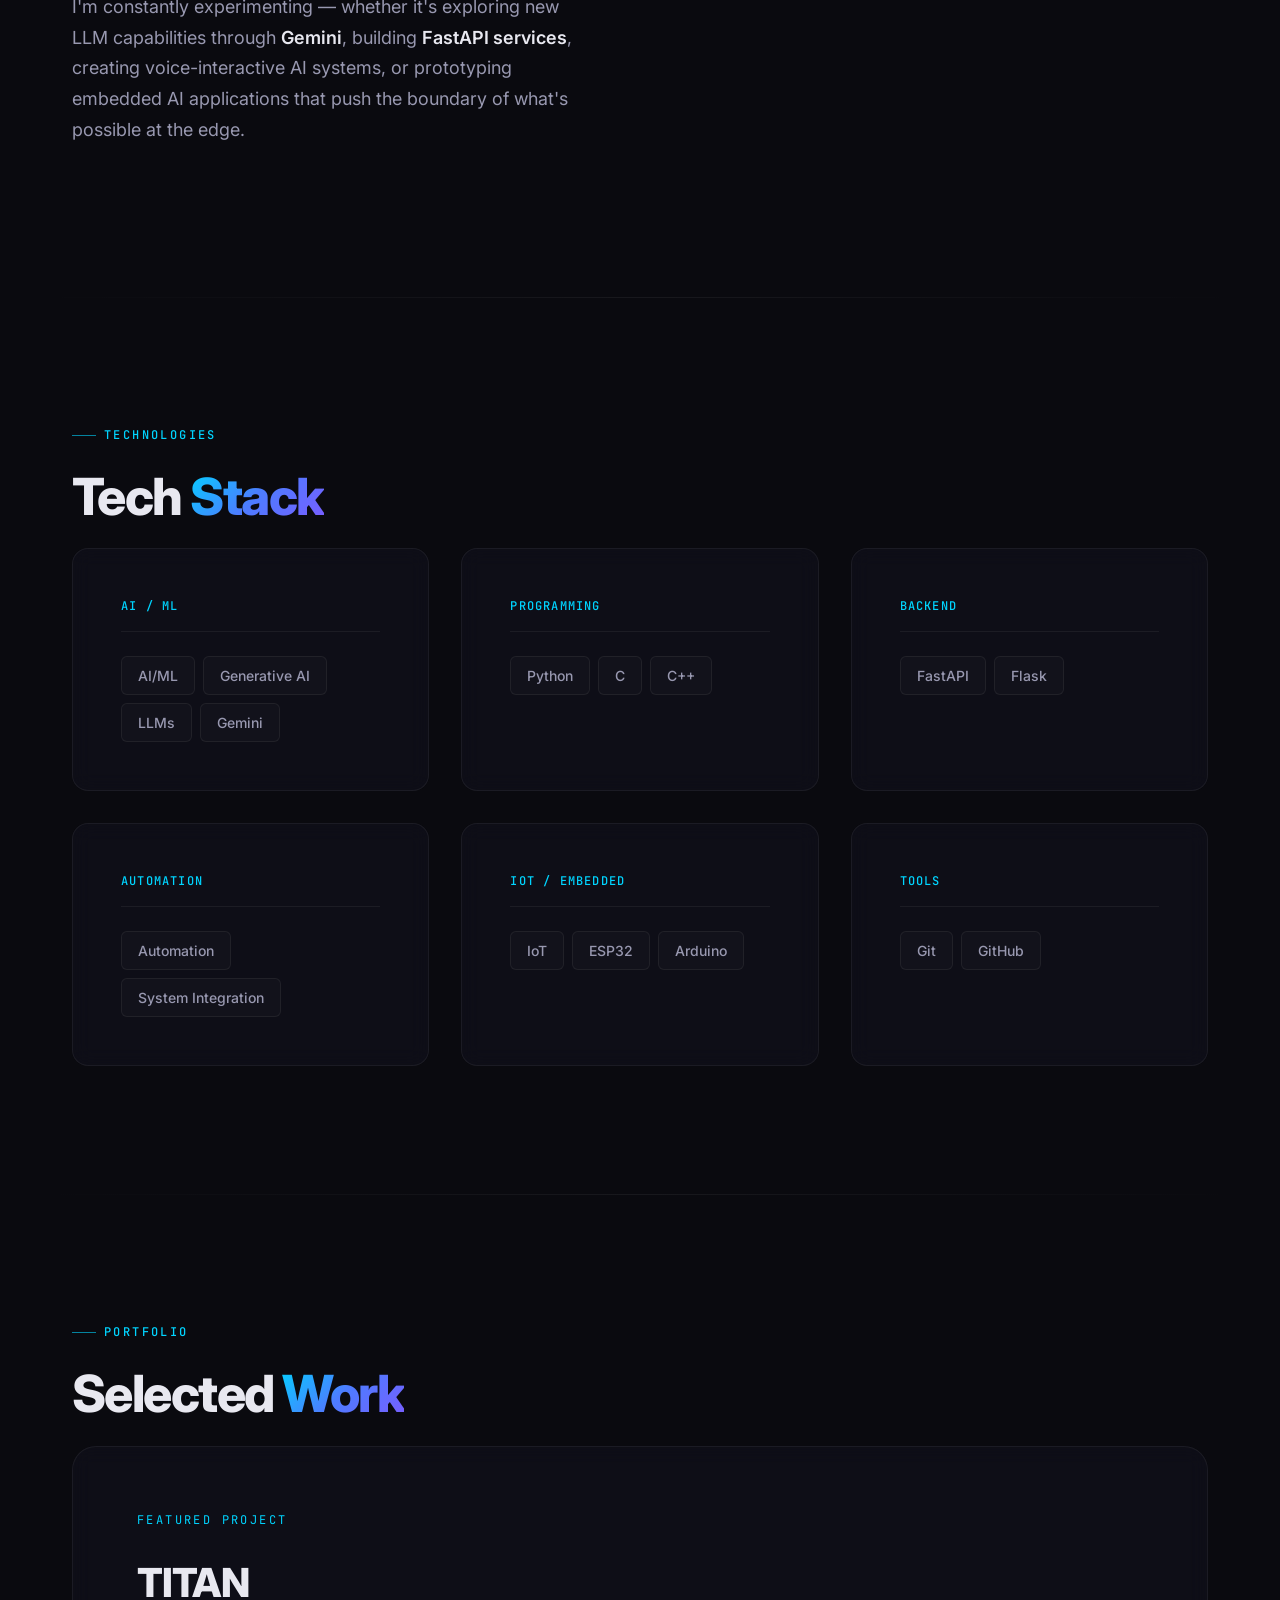
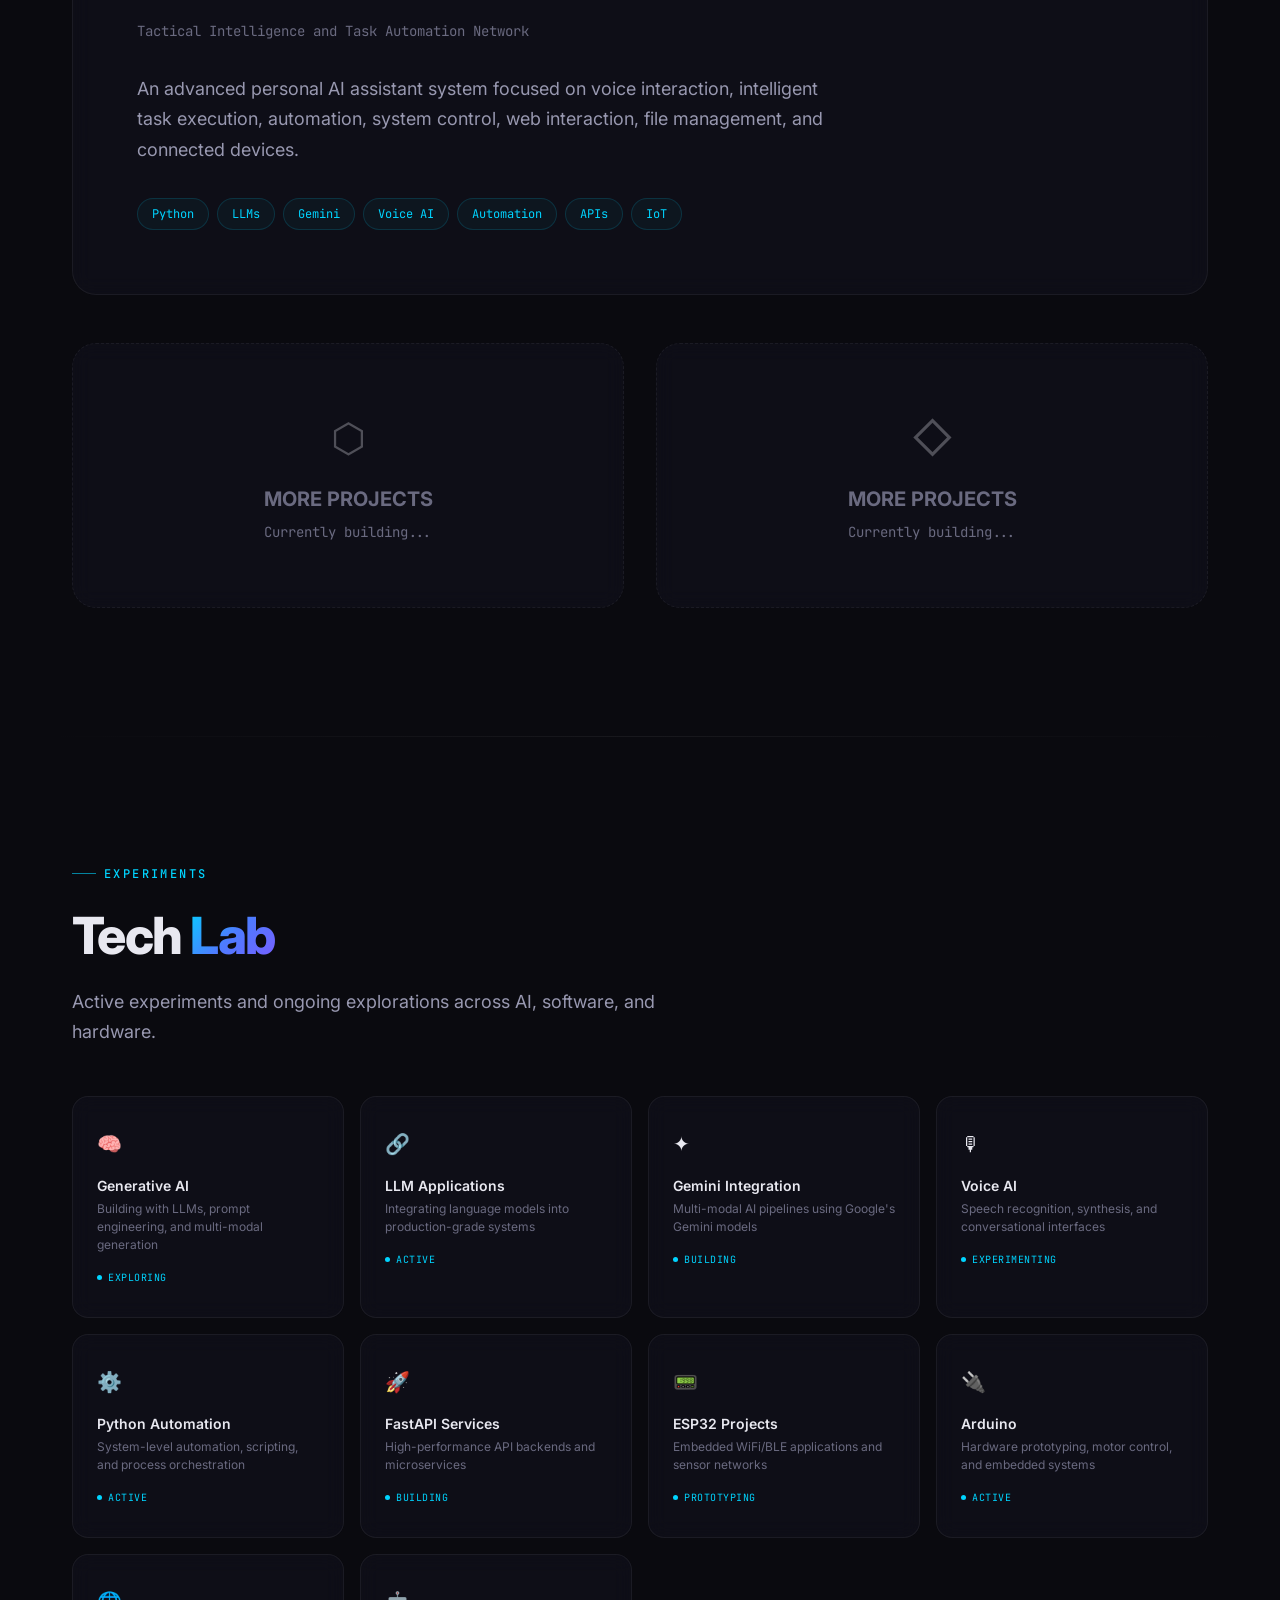
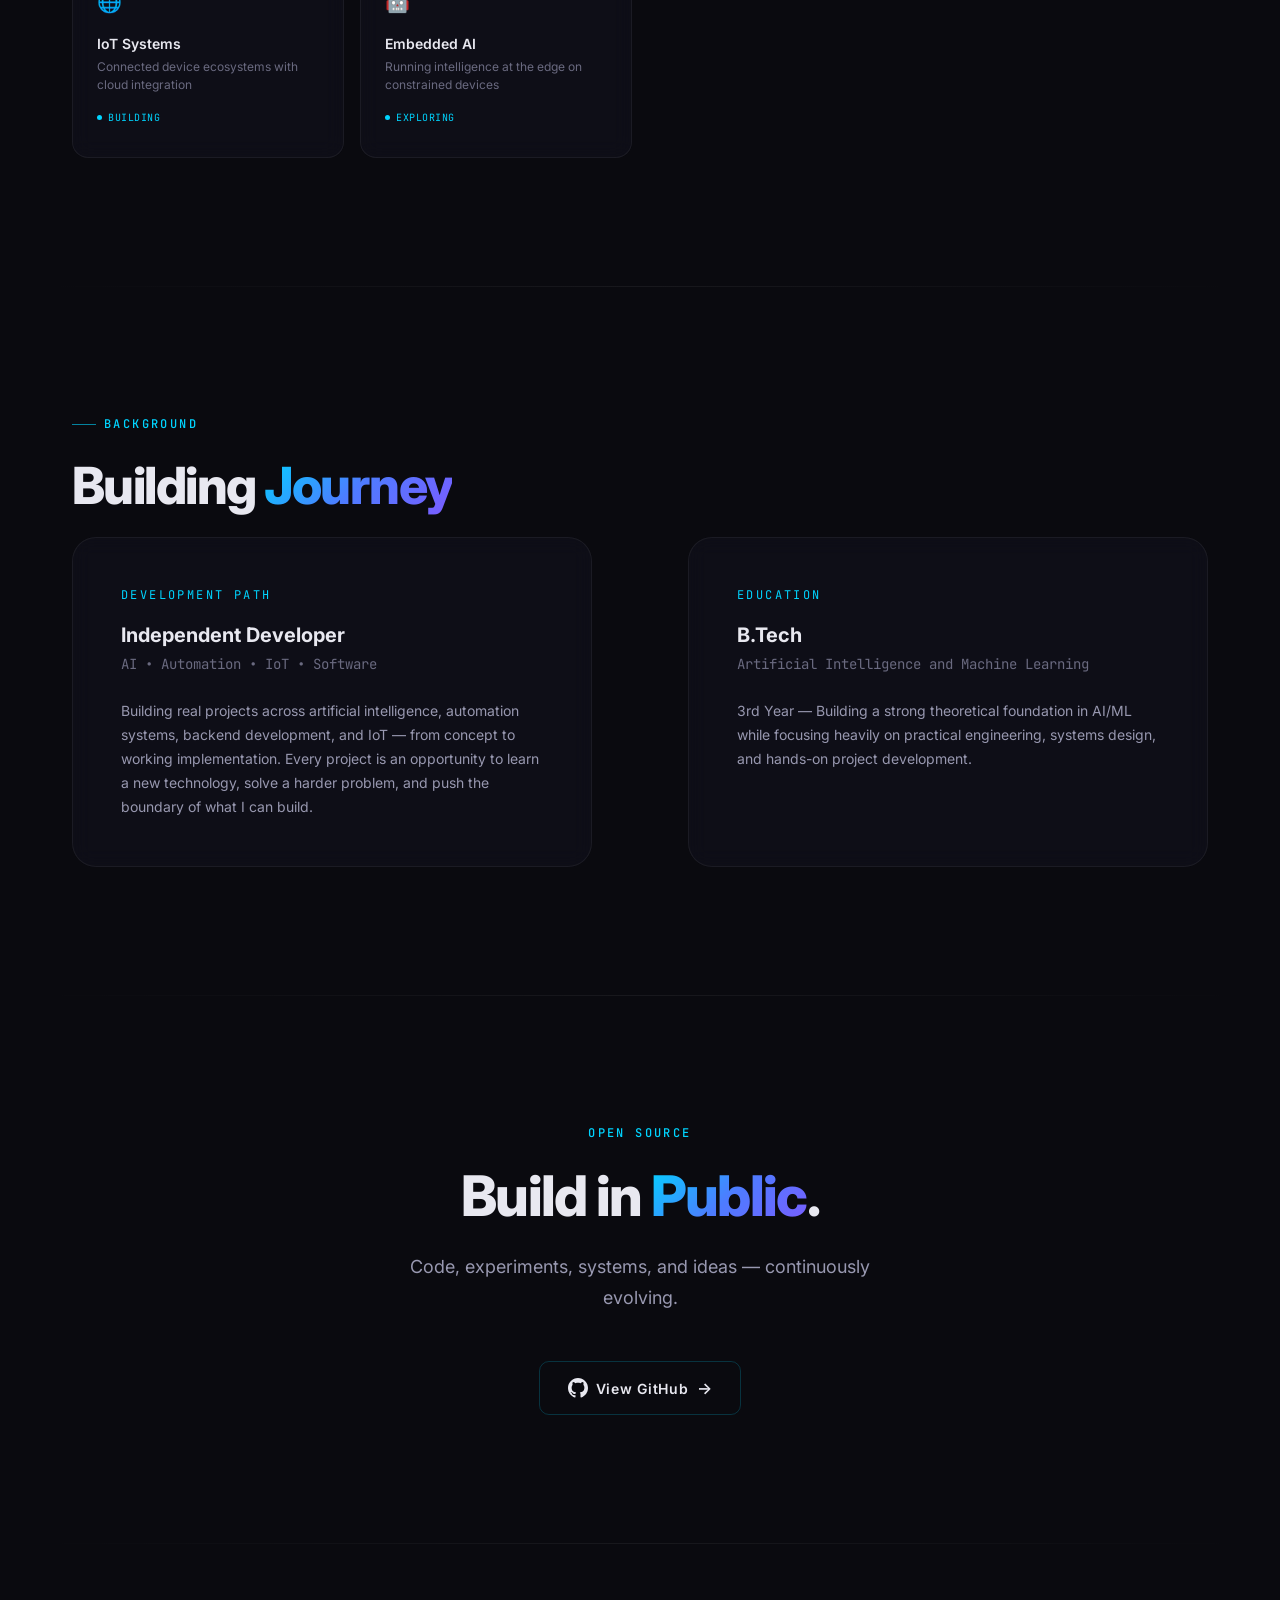
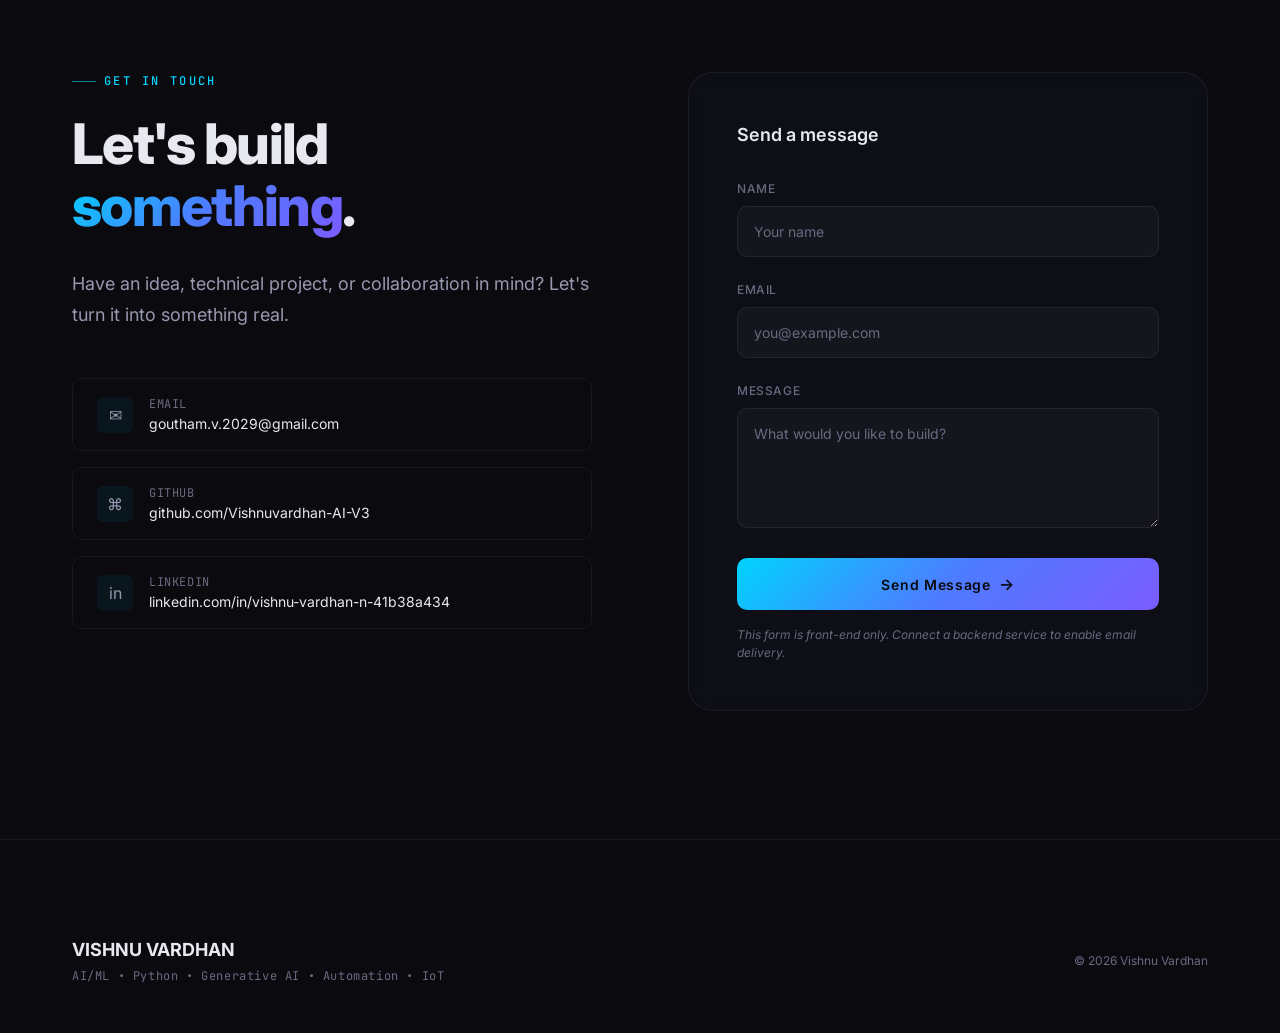
==== commit 886e4b52: "Update index.html" ====
--- a/index.html
+++ b/index.html
@@ -1,4782 +1,2277 @@
 <!DOCTYPE html>
 <html lang="en">
 <head>
-  <meta charset="UTF-8">
-  <meta name="viewport" content="width=device-width, initial-scale=1.0">
-
-  <meta
-    name="description"
-    content="Vishnu Vardhan — AI/ML Developer, Python Developer and creator of TITAN."
-  >
-
-  <meta name="theme-color" content="#03050d">
-
-  <title>Vishnu Vardhan | TITAN OS v1</title>
-
-  <style>
-    /* =========================================================
-       TITAN OS v1
-       FUTURISTIC MAGENTA / VIOLET HUD SYSTEM
-    ========================================================= */
-
-    :root {
-      --bg: #02040a;
-      --bg-2: #050817;
-      --bg-3: #090d20;
-
-      --panel: rgba(7, 12, 28, 0.72);
-      --panel-strong: rgba(4, 7, 18, 0.94);
-      --panel-light: rgba(12, 20, 45, 0.60);
-
-      --cyan: #00e5ff;
-      --cyan-soft: #67f5ff;
-
-      --cyan-blue: #00a8ff;
-      --cyan-blue-soft: #9beeff;
-
-      --blue: #4f7cff;
-      --green: #00ff9d;
-      --yellow: #ffd60a;
-      --red: #ff4d6d;
-
-      --text: #effcff;
-      --text-soft: #b9ccda;
-      --muted: #708397;
-
-      --border: rgba(0, 229, 255, 0.14);
-      --border-bright: rgba(0, 229, 255, 0.42);
-      --border-violet: rgba(0, 168, 255, 0.35);
-
-      --shadow-cyan:
-        0 0 18px rgba(0, 229, 255, 0.10),
-        0 0 65px rgba(0, 229, 255, 0.05);
-
-      --shadow-cyan-blue:
-        0 0 25px rgba(0, 168, 255, 0.10),
-        0 0 80px rgba(0, 168, 255, 0.06);
-
-      --radius: 18px;
-      --radius-small: 10px;
-      --nav-height: 78px;
-    }
-
-    /* =========================================================
-       RESET
-    ========================================================= */
-
-    * {
-      margin: 0;
-      padding: 0;
-      box-sizing: border-box;
-    }
-
-    h1,
-    h2,
-    h3,
-    p {
-      overflow-wrap: break-word;
-    }
-
-    html {
-      scroll-behavior: smooth;
-      scroll-padding-top: var(--nav-height);
-      -webkit-text-size-adjust: 100%;
-      overflow-x: hidden;
-    }
-
-    body {
-      min-height: 100vh;
-      overflow-x: hidden;
-
-      font-family:
-        Inter,
-        "Segoe UI",
-        Arial,
-        sans-serif;
-
-      color: var(--text);
-
-      background:
-        radial-gradient(
-          circle at 82% 8%,
-          rgba(0, 229, 255, 0.12),
-          transparent 24%
-        ),
-        radial-gradient(
-          circle at 12% 78%,
-          rgba(0, 168, 255, 0.10),
-          transparent 28%
-        ),
-        radial-gradient(
-          circle at 50% 38%,
-          rgba(79, 124, 255, 0.05),
-          transparent 40%
-        ),
-        linear-gradient(
-          135deg,
-          var(--bg),
-          var(--bg-2) 50%,
-          var(--bg-3)
-        );
-
-      background-attachment: fixed;
-    }
-
-    body::before {
-      content: "";
-      position: fixed;
-      inset: 0;
-      z-index: 9998;
-      pointer-events: none;
-
-      background:
-        repeating-linear-gradient(
-          to bottom,
-          rgba(255,255,255,0.015) 0px,
-          rgba(255,255,255,0.015) 1px,
-          transparent 1px,
-          transparent 4px
-        );
-
-      opacity: 0.22;
-      mix-blend-mode: screen;
-    }
-
-    body::after {
-      content: "";
-      position: fixed;
-      inset: 0;
-      z-index: 9997;
-      pointer-events: none;
-
-      background:
-        radial-gradient(
-          circle at center,
-          transparent 48%,
-          rgba(0,0,0,0.22) 100%
-        );
-    }
-
-    a {
-      color: inherit;
-      text-decoration: none;
-    }
-
-    button,
-    input {
-      font: inherit;
-    }
-
-    button {
-      cursor: pointer;
-    }
-
-    ::selection {
-      color: #021014;
-      background: var(--cyan);
-    }
-
-    /* =========================================================
-       BACKGROUND
-    ========================================================= */
-
-    #particles {
-      position: fixed;
-      inset: 0;
-      z-index: -6;
-      pointer-events: none;
-    }
-
-    .ambient-glow {
-      position: fixed;
-      width: 400px;
-      height: 400px;
-      border-radius: 50%;
-      pointer-events: none;
-      filter: blur(80px);
-      opacity: 0.14;
-      z-index: -4;
-    }
-
-    .ambient-one {
-      top: 10%;
-      right: -120px;
-      background: var(--cyan);
-    }
-
-    .ambient-two {
-      bottom: 10%;
-      left: -140px;
-      background: var(--cyan-blue);
-    }
-
-    .grid-background {
-      position: fixed;
-      inset: 0;
-      z-index: -5;
-      pointer-events: none;
-
-      background:
-        linear-gradient(
-          rgba(0, 229, 255, 0.028) 1px,
-          transparent 1px
-        ),
-        linear-gradient(
-          90deg,
-          rgba(0, 229, 255, 0.028) 1px,
-          transparent 1px
-        );
-
-      background-size: 52px 52px;
-
-      mask-image:
-        linear-gradient(
-          to bottom,
-          black,
-          transparent 92%
-        );
-    }
-
-    .scan-line {
-      position: fixed;
-      left: 0;
-      width: 100%;
-      height: 1px;
-
-      background:
-        linear-gradient(
-          90deg,
-          transparent,
-          rgba(0, 229, 255, 0.0),
-          var(--cyan),
-          rgba(0, 229, 255, 0.0),
-          transparent
-        );
-
-      opacity: 0.18;
-      z-index: -2;
-
-      animation: scanMove 8s linear infinite;
-      pointer-events: none;
-    }
-
-    @keyframes scanMove {
-      0% {
-        top: -5%;
-      }
-
-      100% {
-        top: 105%;
-      }
-    }
-
-    #scrollProgress {
-      position: fixed;
-      top: 0;
-      left: 0;
-
-      width: 0;
-      height: 3px;
-
-      z-index: 10001;
-
-      background:
-        linear-gradient(
-          90deg,
-          var(--cyan),
-          var(--cyan-blue)
-        );
-
-      box-shadow:
-        0 0 16px var(--cyan),
-        0 0 22px var(--cyan-blue);
-    }
-
-    /* =========================================================
-       BOOT SCREEN
-    ========================================================= */
-
-    #bootScreen {
-      position: fixed;
-      inset: 0;
-      z-index: 99999;
-
-      display: flex;
-      justify-content: center;
-      align-items: center;
-
-      background:
-        radial-gradient(
-          circle at center,
-          rgba(0, 229, 255, 0.12),
-          transparent 35%
-        ),
-        radial-gradient(
-          circle at 20% 80%,
-          rgba(0, 168, 255, 0.08),
-          transparent 40%
-        ),
-        linear-gradient(
-          135deg,
-          rgba(2, 4, 10, 0.95),
-          rgba(2, 4, 10, 0.98)
-        );
-
-      transition:
-        opacity 0.9s ease,
-        visibility 0.9s ease;
-    }
-
-    #bootScreen.hidden {
-      opacity: 0;
-      visibility: hidden;
-      pointer-events: none;
-    }
-
-    .boot-box {
-      width: min(720px, 88%);
-
-      padding: 60px 45px;
-
-      border:
-        1px solid rgba(0, 229, 255, 0.25);
-
-      border-radius: 24px;
-
-      background:
-        linear-gradient(
-          135deg,
-          rgba(7, 12, 28, 0.60),
-          rgba(4, 7, 18, 0.55)
-        );
-
-      backdrop-filter: blur(40px) saturate(180%);
-
-      box-shadow:
-        0 8px 60px rgba(0, 0, 0, 0.30),
-        inset 0 1px 0 rgba(255, 255, 255, 0.20),
-        inset 0 1px 2px rgba(0, 229, 255, 0.12),
-        0 0 80px rgba(0, 229, 255, 0.12),
-        0 0 120px rgba(0, 168, 255, 0.06);
-
-      position: relative;
-
-      overflow: hidden;
-    }
-
-    .boot-box::before {
-      content: "";
-
-      position: absolute;
-      inset: 0;
-
-      border-radius: 24px;
-
-      background:
-        linear-gradient(
-          120deg,
-          rgba(0, 229, 255, 0.08),
-          transparent 30%,
-          transparent 70%,
-          rgba(0, 168, 255, 0.06)
-        );
-
-      pointer-events: none;
-    }
-
-    .boot-box > * {
-      position: relative;
-      z-index: 1;
-    }
-
-    .boot-topline {
-      display: flex;
-      justify-content: space-between;
-      color: var(--muted);
-      font: 10px/1 monospace;
-      letter-spacing: 3px;
-      margin-bottom: 20px;
-
-      padding-bottom: 12px;
-
-      border-bottom: 1px solid rgba(0, 229, 255, 0.12);
-
-      animation: fadeInDown 0.8s ease-out;
-    }
-
-    @keyframes fadeInDown {
-      from {
-        opacity: 0;
-        transform: translateY(-10px);
-      }
-      to {
-        opacity: 1;
-        transform: translateY(0);
-      }
-    }
-
-    .boot-logo {
-      text-align: center;
-
-      font-size:
-        clamp(4rem, 12vw, 9rem);
-
-      font-weight: 950;
-      line-height: 0.85;
-      letter-spacing: 18px;
-
-      color: var(--cyan);
-
-      text-shadow:
-        0 0 30px rgba(0, 229, 255, 0.85),
-        0 0 80px rgba(0, 229, 255, 0.30),
-        0 0 120px rgba(0, 168, 255, 0.20);
-
-      animation: bootLogoGlow 3s ease-in-out infinite;
-    }
-
-    @keyframes bootLogoGlow {
-      0%, 100% {
-        text-shadow:
-          0 0 30px rgba(0, 229, 255, 0.85),
-          0 0 80px rgba(0, 229, 255, 0.30),
-          0 0 120px rgba(0, 168, 255, 0.20);
-      }
-      50% {
-        text-shadow:
-          0 0 40px rgba(0, 229, 255, 1),
-          0 0 100px rgba(0, 229, 255, 0.40),
-          0 0 140px rgba(0, 168, 255, 0.30);
-      }
-    }
-
-    .boot-version {
-      text-align: center;
-      margin-top: 15px;
-
-      color: var(--cyan-blue-soft);
-
-      font:
-        700 0.72rem monospace;
-
-      letter-spacing: 6px;
-
-      opacity: 0.9;
-
-      animation: fadeInUp 0.8s ease-out 0.2s both;
-    }
-
-    @keyframes fadeInUp {
-      from {
-        opacity: 0;
-        transform: translateY(10px);
-      }
-      to {
-        opacity: 1;
-        transform: translateY(0);
-      }
-    }
-
-    .boot-subtitle {
-      margin-top: 10px;
-
-      text-align: center;
-
-      color: var(--muted);
-
-      font:
-        0.67rem monospace;
-
-      letter-spacing: 4px;
-
-      animation: fadeInUp 0.8s ease-out 0.4s both;
-    }
-
-    .boot-progress-shell {
-      margin-top: 40px;
-
-      height: 6px;
-
-      background:
-        linear-gradient(
-          135deg,
-          rgba(255, 255, 255, 0.05),
-          rgba(255, 255, 255, 0.02)
-        );
-
-      border:
-        1px solid rgba(0, 229, 255, 0.20);
-
-      border-radius: 3px;
-
-      overflow: hidden;
-
-      box-shadow:
-        inset 0 1px 2px rgba(0, 0, 0, 0.20),
-        0 0 20px rgba(0, 229, 255, 0.08);
-
-      animation: fadeInUp 0.8s ease-out 0.6s both;
-    }
-
-    #bootProgress {
-      width: 0;
-      height: 100%;
-
-      background:
-        linear-gradient(
-          90deg,
-          var(--cyan),
-          var(--cyan-blue),
-          var(--cyan)
-        );
-
-      box-shadow:
-        0 0 20px var(--cyan),
-        0 0 30px var(--cyan-blue),
-        inset 0 1px 0 rgba(255, 255, 255, 0.30);
-
-      transition:
-        width 0.35s cubic-bezier(0.23, 1, 0.320, 1);
-
-      border-radius: 2px;
-    }
-
-    #bootMessage {
-      margin-top: 16px;
-
-      text-align: center;
-
-      color: var(--cyan);
-
-      font:
-        0.75rem monospace;
-
-      letter-spacing: 2px;
-
-      min-height: 20px;
-
-      opacity: 0.95;
-
-      animation: fadeInUp 0.8s ease-out 0.8s both;
-
-      text-shadow:
-        0 0 15px rgba(0, 229, 255, 0.30);
-    }
-
-    /* =========================================================
-       NAVIGATION
-    ========================================================= */
-
-    nav {
-      position: fixed;
-      top: 0;
-      left: 0;
-
-      width: 100%;
-      height: var(--nav-height);
-
-      z-index: 5000;
-
-      display: flex;
-      align-items: center;
-      justify-content: space-between;
-
-      padding: 0 7%;
-
-      background:
-        linear-gradient(
-          135deg,
-          rgba(2, 4, 10, 0.45),
-          rgba(2, 4, 10, 0.35)
-        );
-
-      backdrop-filter: blur(25px) saturate(180%);
-
-      border-bottom:
-        1px solid var(--border-bright);
-
-      box-shadow:
-        0 8px 35px rgba(0,0,0,0.15),
-        inset 0 1px 0 rgba(255,255,255,0.1);
-    }
-
-    .brand {
-      display: flex;
-      align-items: center;
-      gap: 11px;
-
-      color: var(--cyan);
-
-      font-weight: 950;
-      letter-spacing: 4px;
-    }
-
-    .brand-icon {
-      width: 34px;
-      height: 34px;
-
-      display: grid;
-      place-items: center;
-
-      border:
-        1px solid var(--cyan);
-
-      border-radius: 9px;
-
-      color: var(--cyan);
-
-      background:
-        linear-gradient(
-          135deg,
-          rgba(0, 229, 255, 0.25),
-          rgba(0, 168, 255, 0.20)
-        );
-
-      box-shadow:
-        0 0 20px rgba(0, 229, 255, 0.25),
-        inset 0 0 20px rgba(0, 229, 255, 0.12),
-        0 8px 16px rgba(0,0,0,0.1);
-
-      backdrop-filter: blur(12px);
-    }
-
-    .brand span {
-      color: var(--text);
-    }
-
-    .nav-links {
-      display: flex;
-      align-items: center;
-      gap: 23px;
-      list-style: none;
-    }
-
-    .nav-links a {
-      position: relative;
-
-      color: var(--muted);
-
-      font:
-        0.67rem monospace;
-
-      letter-spacing: 1.2px;
-
-      transition: 0.25s;
-    }
-
-    .nav-links a::after {
-      content: "";
-
-      position: absolute;
-      left: 0;
-      bottom: -7px;
-
-      width: 0;
-      height: 1px;
-
-      background:
-        linear-gradient(
-          90deg,
-          var(--cyan),
-          var(--cyan-blue)
-        );
-
-      box-shadow:
-        0 0 8px var(--cyan);
-
-      transition: width 0.25s ease;
-    }
-
-    .nav-links a:hover {
-      color: var(--text);
-    }
-
-    .nav-links a:hover::after {
-      width: 100%;
-    }
-
-    .nav-actions {
-      display: flex;
-      gap: 10px;
-    }
-
-    .nav-button {
-      padding: 9px 13px;
-
-      color: var(--cyan);
-
-      background:
-        linear-gradient(
-          135deg,
-          rgba(0, 229, 255, 0.08),
-          rgba(0, 168, 255, 0.06)
-        );
-
-      border:
-        1px solid var(--border-bright);
-
-      border-radius: 8px;
-
-      font:
-        0.67rem monospace;
-
-      backdrop-filter: blur(12px);
-
-      transition: 0.25s;
-    }
-
-    .nav-button:hover {
-      color: #001014;
-      background: var(--cyan);
-
-      box-shadow:
-        0 0 25px rgba(0, 229, 255, 0.2);
-    }
-
-    #menuButton {
-      display: none;
-
-      color: var(--cyan);
-
-      background: transparent;
-      border: none;
-
-      font-size: 1.5rem;
-    }
-
-    /* =========================================================
-       GENERAL
-    ========================================================= */
-
-    section {
-      padding: 120px 8%;
-    }
-
-    .section-label {
-      color: var(--cyan);
-
-      font:
-        0.68rem monospace;
-
-      letter-spacing: 4px;
-    }
-
-    .section-title {
-      margin-top: 14px;
-
-      font-size:
-        clamp(2.6rem, 5vw, 4.8rem);
-
-      line-height: 0.95;
-
-      letter-spacing: -2px;
-    }
-
-    .section-title span {
-      color: var(--cyan);
-
-      text-shadow:
-        0 0 25px rgba(0, 229, 255, 0.22);
-    }
-
-    .section-description {
-      max-width: 800px;
-
-      margin-top: 20px;
-
-      color: var(--muted);
-
-      line-height: 1.85;
-    }
-
-    .glass {
-      background:
-        linear-gradient(
-          135deg,
-          rgba(255,255,255,0.12),
-          rgba(255,255,255,0.04)
-        ),
-        linear-gradient(
-          180deg,
-          rgba(0, 229, 255, 0.06),
-          rgba(0, 168, 255, 0.04)
-        ),
-        var(--panel);
-
-      border:
-        1px solid var(--border-bright);
-
-      border-radius: var(--radius);
-
-      backdrop-filter: blur(32px) saturate(180%);
-
-      box-shadow:
-        0 8px 40px rgba(0,0,0,0.15),
-        inset 0 1px 0 rgba(255,255,255,0.25),
-        inset 0 1px 2px rgba(0, 229, 255, 0.08),
-        var(--shadow-cyan);
-
-      position: relative;
-
-      transition: 
-        all 0.4s cubic-bezier(0.23, 1, 0.320, 1);
-    }
-
-    .glass:hover {
-      backdrop-filter: blur(40px) saturate(200%);
-      border-color: rgba(0, 229, 255, 0.7);
-      box-shadow:
-        0 16px 56px rgba(0, 229, 255, 0.18),
-        inset 0 1px 0 rgba(255,255,255,0.3),
-        inset 0 1px 2px rgba(0, 229, 255, 0.15),
-        var(--shadow-cyan);
-      transform: translateY(-2px);
-    }
-
-    .glass::before {
-      content: "";
-
-      position: absolute;
-      inset: 0;
-
-      border-radius: inherit;
-
-      background:
-        linear-gradient(
-          120deg,
-          rgba(0, 229, 255, 0.12),
-          transparent 25%,
-          transparent 72%,
-          rgba(0, 168, 255, 0.10)
-        );
-
-      pointer-events: none;
-
-      opacity: 0.7;
-
-      transition: opacity 0.4s ease;
-    }
-
-    .glass:hover::before {
-      opacity: 1;
-    }
-
-    .btn {
-      display: inline-flex;
-      align-items: center;
-      justify-content: center;
-
-      gap: 8px;
-
-      padding: 13px 20px;
-
-      border-radius: 8px;
-
-      font:
-        800 0.69rem monospace;
-
-      letter-spacing: 1px;
-
-      transition:
-        transform 0.25s ease,
-        box-shadow 0.25s ease,
-        background 0.25s ease;
-    }
-
-    .btn:hover {
-      transform: translateY(-4px);
-    }
-
-    .btn-primary {
-      color: #001014;
-
-      background:
-        linear-gradient(
-          90deg,
-          var(--cyan),
-          #ff3385
-        );
-
-      border:
-        1px solid var(--cyan);
-
-      box-shadow:
-        0 0 25px rgba(0, 229, 255, 0.14);
-    }
-
-    .btn-primary:hover {
-      box-shadow:
-        0 0 35px rgba(0, 229, 255, 0.30),
-        0 0 60px rgba(0, 168, 255, 0.10);
-    }
-
-    .btn-outline {
-      color: var(--cyan);
-
-      background:
-        linear-gradient(
-          135deg,
-          rgba(0, 229, 255, 0.08),
-          rgba(0, 168, 255, 0.06)
-        );
-
-      border:
-        1px solid var(--border-bright);
-
-      backdrop-filter: blur(12px);
-    }
-
-    .btn-outline:hover {
-      background:
-        linear-gradient(
-          90deg,
-          rgba(0, 229, 255, 0.15),
-          rgba(0, 168, 255, 0.12)
-        );
-
-      box-shadow:
-        0 0 28px rgba(0, 229, 255, 0.12);
-    }
-
-    /* =========================================================
-       HERO
-    ========================================================= */
-
-    .hero {
-      min-height: 100vh;
-
-      display: flex;
-      align-items: center;
-
-      padding-top: 145px;
-    }
-
-    .hero-grid {
-      width: 100%;
-
-      display: grid;
-
-      grid-template-columns:
-        1.05fr 0.95fr;
-
-      align-items: center;
-
-      gap: 45px;
-    }
-
-    .system-status {
-      display: inline-flex;
-      align-items: center;
-      gap: 10px;
-
-      padding: 9px 15px;
-
-      border:
-        1px solid var(--border-bright);
-
-      border-radius: 999px;
-
-      color: var(--cyan);
-
-      background:
-        linear-gradient(
-          135deg,
-          rgba(0, 229, 255, 0.08),
-          rgba(0, 168, 255, 0.06)
-        );
-
-      font:
-        0.67rem monospace;
-
-      letter-spacing: 1px;
-
-      box-shadow:
-        inset 0 0 20px rgba(0, 229, 255, 0.05),
-        0 0 20px rgba(0, 229, 255, 0.08);
-
-      backdrop-filter: blur(12px);
-    }
-
-    .status-dot {
-      width: 8px;
-      height: 8px;
-
-      border-radius: 50%;
-
-      background: var(--green);
-
-      box-shadow:
-        0 0 10px var(--green);
-
-      animation:
-        pulse 1.5s infinite;
-    }
-
-    @keyframes pulse {
-      50% {
-        opacity: 0.35;
-        transform: scale(0.65);
-      }
-    }
-
-    .hero h1 {
-      margin-top: 24px;
-
-      font-size:
-        clamp(4rem, 9vw, 9.5rem);
-
-      line-height: 0.80;
-
-      letter-spacing: -6px;
-
-      font-weight: 950;
-    }
-
-    .hero h1 span {
-      color: var(--cyan);
-
-      text-shadow:
-        0 0 30px rgba(0, 229, 255, 0.20);
-    }
-
-    .typing-wrapper {
-      min-height: 35px;
-
-      margin-top: 30px;
-
-      color: var(--cyan-soft);
-
-      font:
-        1.1rem monospace;
-
-      letter-spacing: 0.5px;
-    }
-
-    .cursor {
-      color: var(--cyan-blue-soft);
-      animation: blink 0.8s infinite;
-    }
-
-    @keyframes blink {
-      50% {
-        opacity: 0;
-      }
-    }
-
-    .hero-description {
-      max-width: 720px;
-
-      margin-top: 20px;
-
-      color: var(--muted);
-
-      line-height: 1.9;
-    }
-
-    .hero-actions {
-      display: flex;
-      flex-wrap: wrap;
-
-      gap: 12px;
-
-      margin-top: 32px;
-    }
-
-    .quick-stats {
-      display: flex;
-      flex-wrap: wrap;
-
-      gap: 12px;
-
-      margin-top: 45px;
-    }
-
-    .quick-stat {
-      min-width: 125px;
-
-      padding: 14px 16px;
-
-      position: relative;
-
-      border:
-        1px solid var(--border-bright);
-
-      background:
-        linear-gradient(
-          135deg,
-          rgba(0, 229, 255, 0.08),
-          rgba(0, 168, 255, 0.06)
-        );
-
-      backdrop-filter: blur(12px);
-
-      overflow: hidden;
-
-      transition: all 0.3s ease;
-    }
-
-    .quick-stat:hover {
-      border-color: rgba(0, 229, 255, 0.6);
-      box-shadow: 0 0 25px rgba(0, 229, 255, 0.12);
-      transform: translateY(-2px);
-    }
-
-    .quick-stat::after {
-      content: "";
-
-      position: absolute;
-
-      left: 0;
-      bottom: 0;
-
-      width: 45%;
-      height: 2px;
-
-      background:
-        linear-gradient(
-          90deg,
-          var(--cyan),
-          transparent
-        );
-    }
-
-    .quick-stat strong {
-      display: block;
-
-      color: var(--cyan);
-
-      font-size: 1.15rem;
-    }
-
-    .quick-stat span {
-      color: var(--muted);
-
-      font:
-        0.61rem monospace;
-    }
-
-    /* =========================================================
-       TITAN REACTOR HUD
-    ========================================================= */
-
-    .hud-system {
-      position: relative;
-
-      min-height: 570px;
-
-      display: flex;
-      align-items: center;
-      justify-content: center;
-    }
-
-    .hud-frame {
-      position: absolute;
-
-      width: 520px;
-      height: 520px;
-
-      border:
-        1px solid rgba(0, 229, 255, 0.08);
-
-      clip-path:
-        polygon(
-          14% 0,
-          86% 0,
-          100% 14%,
-          100% 86%,
-          86% 100%,
-          14% 100%,
-          0 86%,
-          0 14%
-        );
-    }
-
-    .hud-frame::before,
-    .hud-frame::after {
-      content: "";
-
-      position: absolute;
-      inset: 15px;
-
-      border:
-        1px dashed rgba(0, 168, 255, 0.18);
-
-      clip-path:
-        inherit;
-    }
-
-    .orbit {
-      position: absolute;
-
-      border-radius: 50%;
-
-      border:
-        1px solid rgba(0, 229, 255, 0.20);
-    }
-
-    .orbit::after {
-      content: "";
-
-      position: absolute;
-
-      top: 50%;
-      left: -4px;
-
-      width: 8px;
-      height: 8px;
-
-      border-radius: 50%;
-
-      background: var(--cyan);
-
-      box-shadow:
-        0 0 15px var(--cyan);
-    }
-
-    .orbit-1 {
-      width: 460px;
-      height: 460px;
-
-      border-style: dashed;
-
-      animation:
-        rotate 22s linear infinite;
-    }
-
-    .orbit-2 {
-      width: 360px;
-      height: 360px;
-
-      border-color:
-        rgba(0, 168, 255, 0.24);
-
-      animation:
-        rotateReverse 15s linear infinite;
-    }
-
-    .orbit-3 {
-      width: 280px;
-      height: 280px;
-
-      border-color:
-        rgba(0, 229, 255, 0.40);
-
-      animation:
-        rotate 10s linear infinite;
-    }
-
-    @keyframes rotate {
-      to {
-        transform: rotate(360deg);
-      }
-    }
-
-    @keyframes rotateReverse {
-      to {
-        transform: rotate(-360deg);
-      }
-    }
-
-    .reactor-ring {
-      position: absolute;
-
-      width: 220px;
-      height: 220px;
-
-      border-radius: 50%;
-
-      border:
-        1px solid rgba(0, 229, 255, 0.15);
-
-      box-shadow:
-        inset 0 0 30px rgba(0, 229, 255, 0.05);
-    }
-
-    .reactor-ring::before {
-      content: "";
-
-      position: absolute;
-      inset: 12px;
-
-      border-radius: 50%;
-
-      border:
-        1px solid rgba(0, 168, 255, 0.20);
-
-      animation:
-        rotateReverse 6s linear infinite;
-    }
-
-    .titan-core {
-      position: relative;
-      z-index: 5;
-
-      width: 170px;
-      height: 170px;
-
-      display: flex;
-      align-items: center;
-      justify-content: center;
-
-      border-radius: 50%;
-
-      cursor: pointer;
-
-      background:
-        radial-gradient(
-          circle,
-          rgba(255,255,255,0.95) 0%,
-          rgba(0, 229, 255, 0.95) 5%,
-          rgba(0, 229, 255, 0.35) 22%,
-          rgba(0, 168, 255, 0.16) 45%,
-          rgba(0,0,0,0.10) 68%
-        );
-
-      border:
-        1px solid var(--cyan);
-
-      box-shadow:
-        0 0 40px rgba(0, 229, 255, 0.55),
-        0 0 100px rgba(0, 229, 255, 0.16),
-        inset 0 0 35px rgba(255,255,255,0.35);
-
-      transition:
-        transform 0.3s ease;
-
-      animation:
-        reactorPulse 2.8s infinite;
-    }
-
-    @keyframes reactorPulse {
-      50% {
-        box-shadow:
-          0 0 65px rgba(0, 229, 255, 0.72),
-          0 0 120px rgba(0, 168, 255, 0.18),
-          inset 0 0 50px rgba(255,255,255,0.40);
-      }
-    }
-
-    .titan-core::before {
-      content: "";
-
-      position: absolute;
-      inset: -10px;
-
-      border-radius: 50%;
-
-      border:
-        1px solid rgba(0, 229, 255, 0.20);
-
-      animation:
-        rotate 4s linear infinite;
-    }
-
-    .titan-core::after {
-      content: "SYSTEM CORE";
-
-      position: absolute;
-
-      top: -37px;
-
-      color: var(--muted);
-
-      font:
-        0.55rem monospace;
-
-      letter-spacing: 3px;
-    }
-
-    .core-name {
-      color: #ffffff;
-
-      font:
-        900 1.45rem monospace;
-
-      letter-spacing: 6px;
-
-      text-shadow:
-        0 0 15px #ffffff,
-        0 0 30px var(--cyan);
-    }
-
-    .hud-data {
-      position: absolute;
-
-      padding: 12px 15px;
-
-      color: var(--cyan);
-
-      font:
-        0.58rem/1.8 monospace;
-
-      border:
-        1px solid var(--border-bright);
-
-      background:
-        linear-gradient(
-          135deg,
-          rgba(0, 229, 255, 0.08),
-          rgba(0, 168, 255, 0.06)
-        );
-
-      backdrop-filter: blur(16px);
-
-      box-shadow:
-        0 8px 24px rgba(0,0,0,0.15),
-        inset 0 1px 0 rgba(255,255,255,0.15);
-    }
-
-    .hud-top-left {
-      top: 28px;
-      left: 0;
-    }
-
-    .hud-bottom-right {
-      right: 0;
-      bottom: 32px;
-    }
-
-    .hud-mini {
-      position: absolute;
-
-      font:
-        0.54rem monospace;
-
-      color: var(--muted);
-
-      letter-spacing: 1px;
-    }
-
-    .hud-mini-magenta {
-      color: var(--cyan);
-    }
-
-    .mini-1 {
-      top: 110px;
-      right: 55px;
-    }
-
-    .mini-2 {
-      bottom: 105px;
-      left: 30px;
-    }
-
-    .mini-3 {
-      top: 50%;
-      right: -8px;
-    }
-
-    .hud-marker {
-      position: absolute;
-
-      width: 9px;
-      height: 9px;
-
-      background: var(--cyan);
-
-      box-shadow:
-        0 0 12px var(--cyan);
-
-      transform: rotate(45deg);
-    }
-
-    .marker-1 {
-      top: 72px;
-      right: 95px;
-    }
-
-    .marker-2 {
-      bottom: 100px;
-      left: 60px;
-
-      background: var(--cyan-blue);
-
-      box-shadow:
-        0 0 12px var(--cyan-blue);
-    }
-
-    /* =========================================================
-       ABOUT
-    ========================================================= */
-
-    .about-grid {
-      margin-top: 45px;
-
-      display: grid;
-
-      grid-template-columns:
-        1.15fr 0.85fr;
-
-      gap: 22px;
-    }
-
-    .about-card {
-      padding: 32px;
-    }
-
-    .about-card p {
-      color: var(--muted);
-      line-height: 1.9;
-    }
-
-    .identity-list {
-      list-style: none;
-    }
-
-    .identity-list li {
-      display: flex;
-      justify-content: space-between;
-
-      gap: 20px;
-
-      padding: 14px 0;
-
-      border-bottom:
-        1px solid rgba(255,255,255,0.06);
-
-      color: var(--muted);
-
-      font-size: 0.82rem;
-
-      transition: all 0.3s ease;
-    }
-
-    .identity-list li:hover {
-      color: var(--text);
-      border-color: rgba(0, 229, 255, 0.2);
-    }
-
-    .identity-list li:last-child {
-      border-bottom: none;
-    }
-
-    .identity-list strong {
-      color: var(--cyan);
-
-      font:
-        0.63rem monospace;
-
-      letter-spacing: 1px;
-    }
-
-    /* =========================================================
-       SKILLS
-    ========================================================= */
-
-    .skills-grid {
-      margin-top: 45px;
-
-      display: grid;
-
-      grid-template-columns:
-        repeat(auto-fit, minmax(240px, 1fr));
-
-      gap: 18px;
-    }
-
-    .skill-card {
-      padding: 24px;
-
-      transition:
-        all 0.35s cubic-bezier(0.23, 1, 0.320, 1);
-    }
-
-    .skill-card:hover {
-      transform: translateY(-8px);
-
-      border-color:
-        rgba(0, 229, 255, 0.7);
-
-      box-shadow:
-        0 16px 50px rgba(0, 229, 255, 0.15),
-        inset 0 1px 0 rgba(255,255,255,0.2),
-        var(--shadow-cyan);
-
-      backdrop-filter: blur(40px);
-    }
-
-    .skill-header {
-      display: flex;
-      justify-content: space-between;
-
-      margin-bottom: 16px;
-    }
-
-    .skill-header strong {
-      font-size: 0.92rem;
-    }
-
-    .skill-level {
-      color: var(--cyan);
-
-      font:
-        0.62rem monospace;
-    }
-
-    .skill-bar {
-      height: 5px;
-
-      overflow: hidden;
-
-      background:
-        rgba(255,255,255,0.06);
-
-      border-radius: 2px;
-    }
-
-    .skill-progress {
-      width: 0;
-      height: 100%;
-
-      background:
-        linear-gradient(
-          90deg,
-          var(--cyan),
-          var(--cyan-blue)
-        );
-
-      box-shadow:
-        0 0 13px var(--cyan);
-
-      transition:
-        width 1.5s ease;
-
-      border-radius: 2px;
-    }
-
-    .skill-card p {
-      margin-top: 14px;
-
-      color: var(--muted);
-
-      font-size: 0.79rem;
-      line-height: 1.65;
-    }
-
-    /* =========================================================
-       PROJECTS
-    ========================================================= */
-
-    .projects-grid {
-      margin-top: 45px;
-
-      display: grid;
-
-      grid-template-columns:
-        repeat(auto-fit, minmax(280px, 1fr));
-
-      gap: 20px;
-    }
-
-    .project-card {
-      position: relative;
-
-      min-height: 305px;
-
-      padding: 28px;
-
-      overflow: hidden;
-
-      cursor: pointer;
-
-      transition:
-        all 0.4s cubic-bezier(0.23, 1, 0.320, 1);
-    }
-
-    .project-card::before {
-      content: "";
-
-      position: absolute;
-
-      top: 0;
-      left: 0;
-
-      width: 3px;
-      height: 100%;
-
-      background:
-        linear-gradient(
-          180deg,
-          var(--cyan),
-          var(--cyan-blue)
-        );
-
-      box-shadow:
-        0 0 18px var(--cyan);
-
-      transition: width 0.4s ease;
-    }
-
-    .project-card:hover::before {
-      width: 6px;
-      box-shadow: 0 0 28px var(--cyan);
-    }
-
-    .project-card::after {
-      content: "";
-
-      position: absolute;
-
-      width: 170px;
-      height: 170px;
-
-      right: -75px;
-      bottom: -75px;
-
-      border-radius: 50%;
-
-      background:
-        radial-gradient(
-          circle,
-          rgba(0, 168, 255, 0.12),
-          transparent 68%
-        );
-    }
-
-    .project-card:hover {
-      transform: translateY(-12px);
-
-      border-color:
-        rgba(0, 229, 255, 0.7);
-
-      box-shadow:
-        0 20px 60px rgba(0, 229, 255, 0.15),
-        inset 0 1px 0 rgba(255,255,255,0.2),
-        var(--shadow-cyan);
-
-      backdrop-filter: blur(40px);
-    }
-
-    .project-number {
-      color: var(--cyan);
-
-      font:
-        0.62rem monospace;
-
-      letter-spacing: 2px;
-    }
-
-    .project-card h3 {
-      margin-top: 18px;
-
-      font-size: 1.55rem;
-    }
-
-    .project-card p {
-      margin-top: 12px;
-
-      color: var(--muted);
-
-      line-height: 1.7;
-    }
-
-    .project-tags {
-      position: absolute;
-
-      left: 28px;
-      bottom: 25px;
-
-      display: flex;
-      flex-wrap: wrap;
-
-      gap: 7px;
-    }
-
-    .tag {
-      padding: 6px 9px;
-
-      color: var(--cyan);
-
-      border:
-        1px solid var(--border-bright);
-
-      background:
-        linear-gradient(
-          135deg,
-          rgba(0, 229, 255, 0.08),
-          rgba(0, 168, 255, 0.06)
-        );
-
-      font:
-        0.58rem monospace;
-
-      backdrop-filter: blur(12px);
-
-      transition: all 0.3s ease;
-    }
-
-    .tag:hover {
-      border-color: var(--cyan);
-      box-shadow: 0 0 15px rgba(0, 229, 255, 0.15);
-    }
-
-    /* =========================================================
-       ARCHITECTURE
-    ========================================================= */
-
-    .architecture {
-      margin-top: 45px;
-
-      padding: 40px 25px;
-    }
-
-    .architecture-flow {
-      display: grid;
-
-      grid-template-columns:
-        1fr auto 1fr auto 1fr;
-
-      align-items: center;
-
-      gap: 15px;
-    }
-
-    .architecture-node {
-      min-height: 115px;
-
-      display: flex;
-      align-items: center;
-      justify-content: center;
-
-      padding: 15px;
-
-      text-align: center;
-
-      color: var(--cyan);
-
-      border:
-        1px solid var(--border-bright);
-
-      background:
-        linear-gradient(
-          135deg,
-          rgba(0, 229, 255, 0.10),
-          rgba(0, 168, 255, 0.08)
-        );
-
-      font:
-        0.69rem monospace;
-
-      backdrop-filter: blur(16px);
-
-      transition: all 0.3s ease;
-    }
-
-    .architecture-node:hover {
-      border-color: var(--cyan);
-
-      background:
-        linear-gradient(
-          135deg,
-          rgba(0, 229, 255, 0.18),
-          rgba(0, 168, 255, 0.12)
-        );
-
-      box-shadow:
-        0 0 35px rgba(0, 229, 255, 0.12);
-
-      transform: translateY(-2px);
-    }
-
-    .architecture-core {
-      border-color:
-        rgba(0, 168, 255, 0.65);
-
-      color:
-        var(--cyan-blue-soft);
-
-      background:
-        linear-gradient(
-          135deg,
-          rgba(0, 168, 255, 0.15),
-          rgba(0, 229, 255, 0.08)
-        );
-
-      box-shadow:
-        0 0 35px rgba(0, 168, 255, 0.12),
-        inset 0 1px 0 rgba(255,255,255,0.15);
-    }
-
-    .architecture-arrow {
-      color: var(--cyan);
-
-      font:
-        1.4rem monospace;
-    }
-
-    /* =========================================================
-       TERMINAL
-    ========================================================= */
-
-    .terminal-container {
-      margin-top: 45px;
-
-      overflow: hidden;
-
-      border:
-        1px solid var(--border-bright);
-
-      border-radius: var(--radius);
-
-      background:
-        linear-gradient(
-          135deg,
-          rgba(0,0,0,0.30),
-          rgba(0,0,0,0.20)
-        );
-
-      backdrop-filter: blur(20px);
-
-      box-shadow:
-        0 12px 50px rgba(0,0,0,0.20),
-        inset 0 1px 0 rgba(255,255,255,0.12),
-        var(--shadow-cyan);
-    }
-
-    .terminal-header {
-      display: flex;
-      justify-content: space-between;
-
-      padding: 13px 18px;
-
-      color: var(--muted);
-
-      background:
-        linear-gradient(
-          135deg,
-          rgba(255,255,255,0.04),
-          rgba(255,255,255,0.02)
-        );
-
-      border-bottom:
-        1px solid var(--border-bright);
-
-      font:
-        0.65rem monospace;
-    }
-
-    .terminal-dots {
-      display: flex;
-      gap: 6px;
-    }
-
-    .terminal-dots span {
-      width: 8px;
-      height: 8px;
-
-      border-radius: 50%;
-
-      background: var(--cyan);
-
-      box-shadow:
-        0 0 8px rgba(0, 229, 255, 0.25);
-
-      transition: all 0.3s ease;
-    }
-
-    .terminal-dots span:nth-child(2) {
-      background: var(--cyan-blue);
-    }
-
-    .terminal-dots span:nth-child(3) {
-      background: var(--green);
-    }
-
-    #terminalOutput {
-      height: 300px;
-
-      overflow-y: auto;
-
-      padding: 25px;
-
-      color: var(--cyan);
-
-      font:
-        0.78rem/1.8 Consolas, monospace;
-    }
-
-    #terminalOutput::-webkit-scrollbar {
-      width: 6px;
-    }
-
-    #terminalOutput::-webkit-scrollbar-thumb {
-      background:
-        rgba(0, 229, 255, 0.20);
-
-      border-radius: 3px;
-    }
-
-    #terminalOutput::-webkit-scrollbar-track {
-      background: transparent;
-    }
-
-    .terminal-input-row {
-      display: flex;
-
-      padding: 15px 25px;
-
-      border-top:
-        1px solid var(--border-bright);
-
-      background:
-        linear-gradient(
-          135deg,
-          rgba(255,255,255,0.02),
-          rgba(255,255,255,0.01)
-        );
-    }
-
-    .terminal-prompt {
-      color: var(--green);
-
-      font:
-        0.78rem monospace;
-    }
-
-    #terminalInput {
-      flex: 1;
-
-      margin-left: 10px;
-
-      color: var(--text);
-
-      outline: none;
-      border: none;
-
-      background: transparent;
-
-      font:
-        0.78rem monospace;
-    }
-
-    #terminalInput::placeholder {
-      color: #425461;
-    }
-
-    /* =========================================================
-       TIMELINE
-    ========================================================= */
-
-    .timeline {
-      max-width: 900px;
-
-      margin-top: 50px;
-
-      padding-left: 35px;
-
-      border-left:
-        1px solid var(--border-bright);
-    }
-
-    .timeline-item {
-      position: relative;
-
-      margin-bottom: 45px;
-    }
-
-    .timeline-item:last-child {
-      margin-bottom: 0;
-    }
-
-    .timeline-item::before {
-      content: "";
-
-      position: absolute;
-
-      top: 6px;
-      left: -41px;
-
-      width: 12px;
-      height: 12px;
-
-      border-radius: 50%;
-
-      background:
-        linear-gradient(
-          135deg,
-          var(--cyan),
-          var(--cyan-blue)
-        );
-
-      box-shadow:
-        0 0 15px var(--cyan);
-
-      transition: all 0.3s ease;
-    }
-
-    .timeline-item:hover::before {
-      transform: scale(1.3);
-      box-shadow: 0 0 25px var(--cyan);
-    }
-
-    .timeline-year {
-      color: var(--cyan);
-
-      font:
-        0.66rem monospace;
-    }
-
-    .timeline-item h3 {
-      margin-top: 8px;
-    }
-
-    .timeline-item p {
-      margin-top: 10px;
-
-      color: var(--muted);
-
-      line-height: 1.8;
-
-      transition: color 0.3s ease;
-    }
-
-    .timeline-item:hover p {
-      color: var(--text-soft);
-    }
-
-    /* =========================================================
-       CONTACT
-    ========================================================= */
-
-    .contact-panel {
-      margin-top: 45px;
-
-      padding: 45px;
-
-      text-align: center;
-    }
-
-    .status-dashboard {
-      display: grid;
-
-      grid-template-columns:
-        repeat(auto-fit, minmax(220px, 1fr));
-
-      gap: 10px;
-
-      margin-bottom: 35px;
-
-      text-align: left;
-    }
-
-    .status-item {
-      display: flex;
-      justify-content: space-between;
-
-      padding: 14px;
-
-      border:
-        1px solid var(--border-bright);
-
-      background:
-        linear-gradient(
-          135deg,
-          rgba(0, 229, 255, 0.08),
-          rgba(0, 168, 255, 0.06)
-        );
-
-      font:
-        0.66rem monospace;
-
-      backdrop-filter: blur(12px);
-
-      transition: all 0.3s ease;
-    }
-
-    .status-item:hover {
-      border-color: var(--cyan);
-      box-shadow: 0 0 20px rgba(0, 229, 255, 0.12);
-    }
-
-    .active {
-      color: var(--green);
-    }
-
-    .development {
-      color: var(--cyan);
-    }
-
-    .experimental {
-      color: var(--yellow);
-    }
-
-    .contact-panel p {
-      max-width: 650px;
-
-      margin: 0 auto;
-
-      color: var(--muted);
-
-      line-height: 1.8;
-    }
-
-    .contact-actions {
-      display: flex;
-
-      justify-content: center;
-
-      flex-wrap: wrap;
-
-      gap: 12px;
-
-      margin-top: 30px;
-    }
-
-    /* =========================================================
-       COMMAND PALETTE
-    ========================================================= */
-
-    #commandPalette {
-      position: fixed;
-      inset: 0;
-
-      z-index: 9000;
-
-      display: none;
-
-      align-items: flex-start;
-      justify-content: center;
-
-      padding-top: 14vh;
-
-      background:
-        rgba(0,0,0,0.72);
-
-      backdrop-filter: blur(14px);
-    }
-
-    #commandPalette.show {
-      display: flex;
-    }
-
-    .command-box {
-      width: min(680px, 92%);
-
-      overflow: hidden;
-
-      border:
-        1px solid var(--border-bright);
-
-      border-radius: 16px;
-
-      background:
-        linear-gradient(
-          135deg,
-          rgba(4,7,18,0.95),
-          rgba(4,7,18,0.90)
-        );
-
-      backdrop-filter: blur(32px);
-
-      box-shadow:
-        0 0 80px rgba(0, 229, 255, 0.10),
-        0 0 120px rgba(0, 168, 255, 0.06),
-        inset 0 1px 0 rgba(255,255,255,0.15);
-    }
-
-    .command-top {
-      padding: 10px 15px;
-
-      color: var(--muted);
-
-      font:
-        0.57rem monospace;
-
-      letter-spacing: 2px;
-
-      border-bottom:
-        1px solid var(--border-bright);
-    }
-
-    #commandInput {
-      width: 100%;
-
-      padding: 20px;
-
-      color: var(--text);
-
-      outline: none;
-      border: none;
-
-      background: transparent;
-
-      border-bottom:
-        1px solid var(--border-bright);
-
-      font:
-        0.85rem monospace;
-    }
-
-    .command-options {
-      padding: 10px;
-    }
-
-    .command-option {
-      display: block;
-
-      width: 100%;
-
-      padding: 14px;
-
-      color: var(--muted);
-
-      text-align: left;
-
-      border: none;
-
-      background: transparent;
-
-      transition: all 0.2s ease;
-    }
-
-    .command-option:hover {
-      color: var(--cyan);
-
-      background:
-        linear-gradient(
-          90deg,
-          rgba(0, 229, 255, 0.08),
-          rgba(0, 168, 255, 0.06)
-        );
-    }
-
-    /* =========================================================
-       MODAL
-    ========================================================= */
-
-    #projectModal {
-      position: fixed;
-      inset: 0;
-
-      z-index: 8000;
-
-      display: none;
-
-      align-items: center;
-      justify-content: center;
-
-      padding: 20px;
-
-      background:
-        rgba(0,0,0,0.76);
-
-      backdrop-filter: blur(12px);
-    }
-
-    #projectModal.show {
-      display: flex;
-    }
-
-    .modal-box {
-      position: relative;
-
-      width: min(760px, 100%);
-
-      padding: 42px;
-
-      background:
-        linear-gradient(
-          135deg,
-          rgba(8,13,31,0.98),
-          rgba(4,7,18,0.98)
-        );
-
-      border:
-        1px solid var(--border-bright);
-
-      border-radius: var(--radius);
-
-      backdrop-filter: blur(32px);
-
-      box-shadow:
-        0 0 90px rgba(0, 229, 255, 0.12),
-        0 0 120px rgba(0, 168, 255, 0.08),
-        inset 0 1px 0 rgba(255,255,255,0.15);
-    }
-
-    #closeModal {
-      position: absolute;
-
-      top: 12px;
-      right: 14px;
-
-      width: 40px;
-      height: 40px;
-
-      display: flex;
-      align-items: center;
-      justify-content: center;
-
-      color: var(--cyan);
-
-      background: transparent;
-
-      border: none;
-
-      font-size: 1.7rem;
-
-      transition: all 0.3s ease;
-    }
-
-    #closeModal:hover {
-      transform: rotate(90deg) scale(1.1);
-      color: var(--cyan-blue);
-    }
-
-    .modal-description {
-      margin-top: 18px;
-
-      color: var(--muted);
-
-      line-height: 1.8;
-    }
-
-    .modal-features {
-      margin-top: 25px;
-
-      display: grid;
-
-      grid-template-columns:
-        repeat(auto-fit, minmax(180px, 1fr));
-
-      gap: 10px;
-    }
-
-    .modal-feature {
-      padding: 13px;
-
-      color: var(--cyan);
-
-      border:
-        1px solid var(--border-bright);
-
-      background:
-        linear-gradient(
-          135deg,
-          rgba(0, 229, 255, 0.08),
-          rgba(0, 168, 255, 0.06)
-        );
-
-      font:
-        0.66rem monospace;
-
-      backdrop-filter: blur(12px);
-
-      transition: all 0.3s ease;
-    }
-
-    .modal-feature:hover {
-      border-color: var(--cyan);
-      box-shadow: 0 0 20px rgba(0, 229, 255, 0.12);
-      transform: translateY(-2px);
-    }
-
-    /* =========================================================
-       FOOTER
-    ========================================================= */
-
-    footer {
-      display: flex;
-      justify-content: space-between;
-      flex-wrap: wrap;
-
-      gap: 15px;
-
-      padding: 30px 8%;
-
-      color: var(--muted);
-
-      border-top:
-        1px solid var(--border-bright);
-
-      background:
-        linear-gradient(
-          135deg,
-          rgba(0, 229, 255, 0.02),
-          rgba(0, 168, 255, 0.02)
-        );
-
-      font:
-        0.62rem monospace;
-
-      letter-spacing: 1px;
-    }
-
-    footer span:last-child {
-      color: var(--cyan);
-    }
-
-    /* =========================================================
-       REVEAL
-    ========================================================= */
-
-    .reveal {
-      opacity: 0;
-
-      transform: translateY(35px);
-
-      transition:
-        opacity 0.8s ease,
-        transform 0.8s ease;
-    }
-
-    .reveal.show {
-      opacity: 1;
-      transform: translateY(0);
-    }
-
-    /* =========================================================
-       RESPONSIVE
-    ========================================================= */
-
-    @media (max-width: 1100px) {
-      .hero-grid,
-      .about-grid {
-        grid-template-columns: 1fr;
-      }
-
-      .hud-system {
-        min-height: 500px;
-      }
-
-      .nav-links {
-        display: none;
-      }
-
-      #menuButton {
-        display: flex;
-        align-items: center;
-        justify-content: center;
-        width: 44px;
-        height: 44px;
-      }
-
-      .nav-links.mobile {
-        position: absolute;
-
-        top: var(--nav-height);
-        left: 0;
-
-        width: 100%;
-
-        display: flex;
-        flex-direction: column;
-        align-items: flex-start;
-
-        padding: 24px 8%;
-
-        background:
-          linear-gradient(
-            135deg,
-            rgba(4,8,18,0.98),
-            rgba(4,7,18,0.95)
-          );
-
-        backdrop-filter: blur(25px);
-
-        border-bottom:
-          1px solid var(--border-bright);
-      }
-
-      .architecture-flow {
-        grid-template-columns: 1fr;
-      }
-
-      .architecture-arrow {
-        transform: rotate(90deg);
-      }
-    }
-
-    @media (max-width: 650px) {
-      nav {
-        padding: 0 6%;
-      }
-
-      .nav-actions {
-        display: none;
-      }
-
-      section {
-        padding: 88px 6%;
-      }
-
-      .hero {
-        padding-top: 120px;
-      }
-
-      .hero h1 {
-        letter-spacing: -4px;
-      }
-
-      .hud-frame {
-        width: 340px;
-        height: 340px;
-      }
-
-      .orbit-1 {
-        width: 330px;
-        height: 330px;
-      }
-
-      .orbit-2 {
-        width: 260px;
-        height: 260px;
-      }
-
-      .orbit-3 {
-        width: 195px;
-        height: 195px;
-      }
-
-      .reactor-ring {
-        width: 175px;
-        height: 175px;
-      }
-
-      .titan-core {
-        width: 130px;
-        height: 130px;
-      }
-
-      .core-name {
-        font-size: 1.1rem;
-        letter-spacing: 4px;
-      }
-
-      .hud-data,
-      .hud-mini {
-        display: none;
-      }
-
-      .contact-panel,
-      .architecture,
-      .modal-box {
-        padding: 25px 18px;
-      }
-
-      footer {
-        padding: 25px 6%;
-      }
-    }
-
-    @media (max-width: 480px) {
-      .hero {
-        padding-top: 110px;
-      }
-
-      .hero h1 {
-        font-size: clamp(2.6rem, 15vw, 4rem);
-        letter-spacing: -2px;
-        line-height: 0.95;
-      }
-
-      .typing-wrapper {
-        font-size: 0.85rem;
-      }
-
-      .section-title {
-        font-size: clamp(1.9rem, 8vw, 4.8rem);
-        letter-spacing: -1px;
-      }
-
-      .quick-stat {
-        min-width: 0;
-        flex: 1 1 100%;
-      }
-
-      .boot-box {
-        width: 92%;
-      }
-
-      .boot-topline {
-        flex-wrap: wrap;
-        gap: 4px;
-        font-size: 8px;
-        letter-spacing: 1.5px;
-      }
-
-      .boot-logo {
-        font-size: clamp(2.6rem, 17vw, 4.5rem);
-        letter-spacing: 8px;
-      }
-
-      .boot-version {
-        font-size: 0.6rem;
-        letter-spacing: 3px;
-      }
-
-      .boot-subtitle {
-        font-size: 0.55rem;
-        letter-spacing: 2px;
-      }
-
-      .hud-system {
-        min-height: 320px;
-      }
-
-      .hud-frame {
-        width: 250px;
-        height: 250px;
-      }
-
-      .orbit-1 {
-        width: 240px;
-        height: 240px;
-      }
-
-      .orbit-2 {
-        width: 190px;
-        height: 190px;
-      }
-
-      .orbit-3 {
-        width: 145px;
-        height: 145px;
-      }
-
-      .reactor-ring {
-        width: 125px;
-        height: 125px;
-      }
-
-      .titan-core {
-        width: 96px;
-        height: 96px;
-      }
-
-      .core-name {
-        font-size: 0.8rem;
-        letter-spacing: 2px;
-      }
-
-      .titan-core::after {
-        display: none;
-      }
-
-      .hud-marker {
-        display: none;
-      }
-
-      #terminalOutput {
-        height: 240px;
-      }
-    }
-
-    @media (prefers-reduced-motion: reduce) {
-      *,
-      *::before,
-      *::after {
-        scroll-behavior: auto !important;
-        animation-duration: 0.001ms !important;
-        animation-iteration-count: 1 !important;
-        transition-duration: 0.001ms !important;
-      }
-    }
-  
-    /* =========================================================
-       ARC REACTOR CURSOR
-    ========================================================= */
-    @media (pointer: fine) {
-      html, body, a, button, input, .titan-core, .project-card {
-        cursor: none !important;
-      }
-
-      #arcReactorCursor {
-        position: fixed;
-        left: 0;
-        top: 0;
-        width: 46px;
-        height: 46px;
-        z-index: 100000;
-        pointer-events: none;
-        transform: translate3d(-50%, -50%, 0);
-        filter: drop-shadow(0 0 8px rgba(0,229,255,.9));
-        transition: width .18s ease, height .18s ease, filter .18s ease;
-        will-change: transform;
-      }
-
-      #arcReactorCursor::before,
-      #arcReactorCursor::after {
-        content: "";
-        position: absolute;
-        inset: 5px;
-        border-radius: 50%;
-        border: 1px solid rgba(0,229,255,.7);
-        box-shadow: 0 0 12px rgba(0,229,255,.5), inset 0 0 10px rgba(0,229,255,.18);
-      }
-
-      #arcReactorCursor::after {
-        inset: 11px;
-        border: 2px solid rgba(103,245,255,.9);
-        border-top-color: transparent;
-        border-bottom-color: transparent;
-        animation: cursorReactorSpin 1.2s linear infinite;
-      }
-
-      #arcReactorCursor .arc-ring {
-        position: absolute;
-        inset: 1px;
-        border-radius: 50%;
-        border: 1px dashed rgba(0,168,255,.75);
-        animation: cursorReactorReverse 2.2s linear infinite;
-      }
-
-      #arcReactorCursor .arc-core {
-        position: absolute;
-        left: 50%;
-        top: 50%;
-        width: 13px;
-        height: 13px;
-        transform: translate(-50%,-50%);
-        border-radius: 50%;
-        background: radial-gradient(circle, #fff 0 16%, #67f5ff 32%, #00e5ff 62%, rgba(0,229,255,0) 100%);
-        box-shadow: 0 0 8px #fff, 0 0 18px #00e5ff, 0 0 34px rgba(0,229,255,.9);
-        animation: cursorCorePulse 1.1s ease-in-out infinite;
-      }
-
-      #arcReactorCursor .arc-rays {
-        position: absolute;
-        inset: -7px;
-        border-radius: 50%;
-        background: repeating-conic-gradient(from 0deg, rgba(0,229,255,0) 0 18deg, rgba(0,229,255,.85) 19deg 21deg, rgba(0,229,255,0) 22deg 45deg);
-        -webkit-mask: radial-gradient(circle, transparent 55%, #000 57% 63%, transparent 65%);
-        mask: radial-gradient(circle, transparent 55%, #000 57% 63%, transparent 65%);
-        animation: cursorReactorSpin 3.5s linear infinite;
-      }
-
-      #arcReactorCursor.cursor-hover {
-        width: 64px;
-        height: 64px;
-        filter: drop-shadow(0 0 14px rgba(0,229,255,1)) drop-shadow(0 0 28px rgba(0,168,255,.65));
-      }
-
-      #arcReactorCursor.cursor-hover .arc-core {
-        width: 17px;
-        height: 17px;
-      }
-
-      @keyframes cursorReactorSpin {
-        to { transform: rotate(360deg); }
-      }
-      @keyframes cursorReactorReverse {
-        to { transform: rotate(-360deg); }
-      }
-      @keyframes cursorCorePulse {
-        0%,100% { transform: translate(-50%,-50%) scale(.88); opacity:.85; }
-        50% { transform: translate(-50%,-50%) scale(1.18); opacity:1; }
-      }
-    }
-
-    @media (pointer: coarse) {
-      #arcReactorCursor { display: none; }
-    }
-
-  </style>
+    <!-- ═══════════════════════════════════════════════════════════════ -->
+    <!-- CONFIG -->
+    <!-- ═══════════════════════════════════════════════════════════════ -->
+    <meta charset="UTF-8">
+    <meta name="viewport" content="width=device-width, initial-scale=1.0">
+    <title>Vishnu Vardhan | AI/ML Developer</title>
+    <meta name="description" content="Vishnu Vardhan — AI/ML and Python developer building Generative AI, LLM, automation, backend, and IoT systems.">
+    <meta name="keywords" content="Vishnu Vardhan, AI Developer, ML Developer, Python Developer, Generative AI, LLM, FastAPI, IoT, ESP32, Arduino, Automation">
+    <meta name="author" content="Vishnu Vardhan">
+
+    <!-- Open Graph -->
+    <meta property="og:title" content="Vishnu Vardhan | AI/ML Developer">
+    <meta property="og:description" content="Vishnu Vardhan — AI/ML and Python developer building Generative AI, LLM, automation, backend, and IoT systems.">
+    <meta property="og:type" content="website">
+    <meta property="og:url" content="https://vishnuvardhan.dev">
+
+    <!-- Fonts -->
+    <link rel="preconnect" href="https://fonts.googleapis.com">
+    <link rel="preconnect" href="https://fonts.gstatic.com" crossorigin>
+    <link href="https://fonts.googleapis.com/css2?family=Inter:wght@300;400;500;600;700;800;900&family=JetBrains+Mono:wght@400;500;600&display=swap" rel="stylesheet">
+
+    <!-- ═══════════════════════════════════════════════════════════════ -->
+    <!-- STYLES -->
+    <!-- ═══════════════════════════════════════════════════════════════ -->
+    <style>
+        /* ─────────────────────────────────────────────────────────── */
+        /* CSS VARIABLES / DESIGN TOKENS                              */
+        /* ─────────────────────────────────────────────────────────── */
+        :root {
+            /* Colors */
+            --bg-primary: #0a0a0f;
+            --bg-secondary: #0f0f18;
+            --bg-tertiary: #141420;
+            --bg-card: rgba(18, 18, 30, 0.6);
+            --bg-glass: rgba(20, 20, 35, 0.45);
+            --bg-glass-hover: rgba(25, 25, 45, 0.65);
+
+            --text-primary: #e8e8f0;
+            --text-secondary: #9898b0;
+            --text-tertiary: #6a6a80;
+
+            --accent-cyan: #00d4ff;
+            --accent-blue: #4d7cff;
+            --accent-purple: #7b5cff;
+            --accent-gradient: linear-gradient(135deg, #00d4ff 0%, #4d7cff 50%, #7b5cff 100%);
+            --accent-glow: 0 0 30px rgba(0, 212, 255, 0.15);
+            --accent-glow-strong: 0 0 60px rgba(0, 212, 255, 0.25);
+
+            --border-subtle: rgba(255, 255, 255, 0.06);
+            --border-accent: rgba(0, 212, 255, 0.2);
+            --border-hover: rgba(0, 212, 255, 0.4);
+
+            /* Typography */
+            --font-sans: 'Inter', -apple-system, BlinkMacSystemFont, 'Segoe UI', sans-serif;
+            --font-mono: 'JetBrains Mono', 'Fira Code', monospace;
+
+            --fs-xs: 0.75rem;
+            --fs-sm: 0.875rem;
+            --fs-base: 1rem;
+            --fs-lg: 1.125rem;
+            --fs-xl: 1.25rem;
+            --fs-2xl: 1.5rem;
+            --fs-3xl: 2rem;
+            --fs-4xl: 2.5rem;
+            --fs-5xl: 3.5rem;
+            --fs-6xl: 4.5rem;
+            --fs-hero: clamp(2.5rem, 6vw, 5.5rem);
+
+            --fw-light: 300;
+            --fw-regular: 400;
+            --fw-medium: 500;
+            --fw-semibold: 600;
+            --fw-bold: 700;
+            --fw-extrabold: 800;
+            --fw-black: 900;
+
+            --lh-tight: 1.1;
+            --lh-snug: 1.25;
+            --lh-normal: 1.5;
+            --lh-relaxed: 1.7;
+
+            --ls-tight: -0.03em;
+            --ls-normal: 0;
+            --ls-wide: 0.05em;
+            --ls-wider: 0.1em;
+            --ls-widest: 0.2em;
+
+            /* Spacing */
+            --space-xs: 0.25rem;
+            --space-sm: 0.5rem;
+            --space-md: 1rem;
+            --space-lg: 1.5rem;
+            --space-xl: 2rem;
+            --space-2xl: 3rem;
+            --space-3xl: 4rem;
+            --space-4xl: 6rem;
+            --space-5xl: 8rem;
+            --space-section: clamp(5rem, 10vw, 10rem);
+
+            /* Layout */
+            --max-width: 1200px;
+            --nav-height: 72px;
+
+            /* Borders */
+            --radius-sm: 6px;
+            --radius-md: 10px;
+            --radius-lg: 16px;
+            --radius-xl: 24px;
+            --radius-full: 9999px;
+
+            /* Transitions */
+            --ease-out: cubic-bezier(0.16, 1, 0.3, 1);
+            --ease-spring: cubic-bezier(0.34, 1.56, 0.64, 1);
+            --duration-fast: 200ms;
+            --duration-normal: 350ms;
+            --duration-slow: 600ms;
+        }
+
+        /* ─────────────────────────────────────────────────────────── */
+        /* RESET & BASE                                               */
+        /* ─────────────────────────────────────────────────────────── */
+        *,
+        *::before,
+        *::after {
+            margin: 0;
+            padding: 0;
+            box-sizing: border-box;
+        }
+
+        html {
+            scroll-behavior: smooth;
+            -webkit-text-size-adjust: 100%;
+        }
+
+        body {
+            font-family: var(--font-sans);
+            font-size: var(--fs-base);
+            line-height: var(--lh-normal);
+            color: var(--text-primary);
+            background: var(--bg-primary);
+            overflow-x: hidden;
+            -webkit-font-smoothing: antialiased;
+            -moz-osx-font-smoothing: grayscale;
+        }
+
+        a {
+            color: inherit;
+            text-decoration: none;
+        }
+
+        ul, ol {
+            list-style: none;
+        }
+
+        img {
+            max-width: 100%;
+            display: block;
+        }
+
+        button, input, textarea {
+            font: inherit;
+            color: inherit;
+            border: none;
+            outline: none;
+            background: none;
+        }
+
+        ::selection {
+            background: rgba(0, 212, 255, 0.25);
+            color: var(--text-primary);
+        }
+
+        /* Custom scrollbar */
+        ::-webkit-scrollbar {
+            width: 6px;
+        }
+        ::-webkit-scrollbar-track {
+            background: var(--bg-primary);
+        }
+        ::-webkit-scrollbar-thumb {
+            background: rgba(0, 212, 255, 0.2);
+            border-radius: 3px;
+        }
+        ::-webkit-scrollbar-thumb:hover {
+            background: rgba(0, 212, 255, 0.4);
+        }
+
+        /* ─────────────────────────────────────────────────────────── */
+        /* UTILITY CLASSES                                            */
+        /* ─────────────────────────────────────────────────────────── */
+        .container {
+            width: 100%;
+            max-width: var(--max-width);
+            margin: 0 auto;
+            padding: 0 var(--space-xl);
+        }
+
+        .section-label {
+            font-family: var(--font-mono);
+            font-size: var(--fs-xs);
+            font-weight: var(--fw-medium);
+            color: var(--accent-cyan);
+            letter-spacing: var(--ls-widest);
+            text-transform: uppercase;
+            margin-bottom: var(--space-lg);
+            display: flex;
+            align-items: center;
+            gap: var(--space-sm);
+        }
+
+        .section-label::before {
+            content: '';
+            width: 24px;
+            height: 1px;
+            background: var(--accent-cyan);
+            opacity: 0.6;
+        }
+
+        .section-title {
+            font-size: clamp(2rem, 4vw, var(--fs-5xl));
+            font-weight: var(--fw-extrabold);
+            line-height: var(--lh-tight);
+            letter-spacing: var(--ls-tight);
+            margin-bottom: var(--space-lg);
+        }
+
+        .gradient-text {
+            background: var(--accent-gradient);
+            -webkit-background-clip: text;
+            -webkit-text-fill-color: transparent;
+            background-clip: text;
+        }
+
+        /* Scroll reveal */
+        .reveal {
+            opacity: 0;
+            transform: translateY(30px);
+            transition: opacity var(--duration-slow) var(--ease-out),
+                        transform var(--duration-slow) var(--ease-out);
+        }
+
+        .reveal.visible {
+            opacity: 1;
+            transform: translateY(0);
+        }
+
+        .reveal-delay-1 { transition-delay: 100ms; }
+        .reveal-delay-2 { transition-delay: 200ms; }
+        .reveal-delay-3 { transition-delay: 300ms; }
+        .reveal-delay-4 { transition-delay: 400ms; }
+
+        /* ─────────────────────────────────────────────────────────── */
+        /* ANIMATED BACKGROUND CANVAS                                 */
+        /* ─────────────────────────────────────────────────────────── */
+        #bg-canvas {
+            position: fixed;
+            top: 0;
+            left: 0;
+            width: 100%;
+            height: 100%;
+            z-index: 0;
+            pointer-events: none;
+        }
+
+        /* ─────────────────────────────────────────────────────────── */
+        /* NAVIGATION                                                 */
+        /* ─────────────────────────────────────────────────────────── */
+        .nav {
+            position: fixed;
+            top: 0;
+            left: 0;
+            width: 100%;
+            height: var(--nav-height);
+            z-index: 1000;
+            transition: background var(--duration-normal) var(--ease-out),
+                        box-shadow var(--duration-normal) var(--ease-out),
+                        backdrop-filter var(--duration-normal) var(--ease-out);
+        }
+
+        .nav.scrolled {
+            background: rgba(10, 10, 15, 0.85);
+            backdrop-filter: blur(20px) saturate(1.5);
+            -webkit-backdrop-filter: blur(20px) saturate(1.5);
+            box-shadow: 0 1px 0 var(--border-subtle);
+        }
+
+        .nav-inner {
+            display: flex;
+            align-items: center;
+            justify-content: space-between;
+            height: 100%;
+        }
+
+        .nav-logo {
+            font-size: var(--fs-lg);
+            font-weight: var(--fw-bold);
+            letter-spacing: var(--ls-tight);
+            color: var(--text-primary);
+            transition: color var(--duration-fast);
+            position: relative;
+            z-index: 1001;
+        }
+
+        .nav-logo:hover {
+            color: var(--accent-cyan);
+        }
+
+        .nav-links {
+            display: flex;
+            align-items: center;
+            gap: var(--space-xl);
+        }
+
+        .nav-link {
+            font-size: var(--fs-sm);
+            font-weight: var(--fw-medium);
+            color: var(--text-secondary);
+            letter-spacing: var(--ls-wide);
+            position: relative;
+            padding: var(--space-xs) 0;
+            transition: color var(--duration-fast);
+        }
+
+        .nav-link::after {
+            content: '';
+            position: absolute;
+            bottom: -2px;
+            left: 0;
+            width: 0;
+            height: 1.5px;
+            background: var(--accent-cyan);
+            transition: width var(--duration-normal) var(--ease-out);
+        }
+
+        .nav-link:hover,
+        .nav-link.active {
+            color: var(--text-primary);
+        }
+
+        .nav-link:hover::after,
+        .nav-link.active::after {
+            width: 100%;
+        }
+
+        .nav-resume {
+            font-size: var(--fs-xs);
+            font-weight: var(--fw-semibold);
+            color: var(--bg-primary);
+            background: var(--accent-gradient);
+            padding: 8px 18px;
+            border-radius: var(--radius-sm);
+            letter-spacing: var(--ls-wide);
+            transition: all var(--duration-normal) var(--ease-out);
+            display: inline-flex;
+            align-items: center;
+            gap: 6px;
+        }
+
+        .nav-resume:hover {
+            transform: translateY(-1px);
+            box-shadow: 0 4px 20px rgba(0, 212, 255, 0.3);
+        }
+
+        .nav-resume svg {
+            width: 14px;
+            height: 14px;
+        }
+
+        /* Mobile menu button */
+        .nav-toggle {
+            display: none;
+            flex-direction: column;
+            gap: 5px;
+            cursor: pointer;
+            z-index: 1001;
+            padding: 8px;
+        }
+
+        .nav-toggle span {
+            width: 22px;
+            height: 1.5px;
+            background: var(--text-primary);
+            transition: transform var(--duration-normal) var(--ease-out),
+                        opacity var(--duration-fast);
+            transform-origin: center;
+        }
+
+        .nav-toggle.open span:nth-child(1) {
+            transform: translateY(6.5px) rotate(45deg);
+        }
+        .nav-toggle.open span:nth-child(2) {
+            opacity: 0;
+        }
+        .nav-toggle.open span:nth-child(3) {
+            transform: translateY(-6.5px) rotate(-45deg);
+        }
+
+        /* ─────────────────────────────────────────────────────────── */
+        /* HERO SECTION                                               */
+        /* ─────────────────────────────────────────────────────────── */
+        .hero {
+            position: relative;
+            min-height: 100vh;
+            display: flex;
+            align-items: center;
+            padding-top: var(--nav-height);
+            z-index: 1;
+        }
+
+        .hero-grid {
+            display: grid;
+            grid-template-columns: 1fr 1fr;
+            gap: var(--space-4xl);
+            align-items: center;
+        }
+
+        .hero-content {
+            position: relative;
+            z-index: 2;
+        }
+
+        .hero-status {
+            display: inline-flex;
+            align-items: center;
+            gap: var(--space-sm);
+            font-family: var(--font-mono);
+            font-size: var(--fs-xs);
+            color: var(--accent-cyan);
+            letter-spacing: var(--ls-wider);
+            text-transform: uppercase;
+            margin-bottom: var(--space-2xl);
+            padding: 6px 16px;
+            border: 1px solid rgba(0, 212, 255, 0.15);
+            border-radius: var(--radius-full);
+            background: rgba(0, 212, 255, 0.05);
+        }
+
+        .hero-status .pulse {
+            width: 7px;
+            height: 7px;
+            border-radius: 50%;
+            background: #00e676;
+            box-shadow: 0 0 8px rgba(0, 230, 118, 0.6);
+            animation: pulse 2s ease-in-out infinite;
+        }
+
+        @keyframes pulse {
+            0%, 100% { opacity: 1; transform: scale(1); }
+            50% { opacity: 0.5; transform: scale(0.85); }
+        }
+
+        .hero-name {
+            font-size: var(--fs-hero);
+            font-weight: var(--fw-black);
+            line-height: var(--lh-tight);
+            letter-spacing: -0.04em;
+            margin-bottom: var(--space-lg);
+        }
+
+        .hero-titles {
+            display: flex;
+            flex-wrap: wrap;
+            gap: var(--space-sm);
+            margin-bottom: var(--space-2xl);
+        }
+
+        .hero-title-tag {
+            font-family: var(--font-mono);
+            font-size: var(--fs-sm);
+            font-weight: var(--fw-medium);
+            color: var(--accent-cyan);
+            padding: 6px 16px;
+            border: 1px solid rgba(0, 212, 255, 0.2);
+            border-radius: var(--radius-full);
+            background: rgba(0, 212, 255, 0.05);
+            transition: all var(--duration-fast);
+        }
+
+        .hero-title-tag:hover {
+            background: rgba(0, 212, 255, 0.1);
+            border-color: rgba(0, 212, 255, 0.4);
+            box-shadow: var(--accent-glow);
+        }
+
+        .hero-description {
+            font-size: var(--fs-lg);
+            color: var(--text-secondary);
+            line-height: var(--lh-relaxed);
+            max-width: 540px;
+            margin-bottom: var(--space-2xl);
+        }
+
+        .hero-actions {
+            display: flex;
+            gap: var(--space-md);
+            flex-wrap: wrap;
+        }
+
+        /* Buttons */
+        .btn {
+            display: inline-flex;
+            align-items: center;
+            gap: var(--space-sm);
+            padding: 14px 28px;
+            font-size: var(--fs-sm);
+            font-weight: var(--fw-semibold);
+            letter-spacing: var(--ls-wide);
+            border-radius: var(--radius-md);
+            cursor: pointer;
+            transition: all var(--duration-normal) var(--ease-out);
+            position: relative;
+            overflow: hidden;
+        }
+
+        .btn-primary {
+            background: var(--accent-gradient);
+            color: #0a0a0f;
+        }
+
+        .btn-primary:hover {
+            transform: translateY(-2px);
+            box-shadow: 0 8px 30px rgba(0, 212, 255, 0.3);
+        }
+
+        .btn-primary:active {
+            transform: translateY(0);
+        }
+
+        .btn-secondary {
+            border: 1px solid var(--border-accent);
+            color: var(--text-primary);
+            background: transparent;
+        }
+
+        .btn-secondary:hover {
+            border-color: var(--accent-cyan);
+            background: rgba(0, 212, 255, 0.05);
+            transform: translateY(-2px);
+        }
+
+        .btn-icon {
+            font-size: var(--fs-base);
+            transition: transform var(--duration-fast);
+        }
+
+        .btn:hover .btn-icon {
+            transform: translateX(3px);
+        }
+
+        /* Hero visual */
+        .hero-visual {
+            position: relative;
+            width: 100%;
+            height: 500px;
+            display: flex;
+            align-items: center;
+            justify-content: center;
+        }
+
+        #hero-canvas {
+            width: 100%;
+            height: 100%;
+            border-radius: var(--radius-lg);
+        }
+
+        /* ─────────────────────────────────────────────────────────── */
+        /* ABOUT SECTION                                              */
+        /* ─────────────────────────────────────────────────────────── */
+        .about {
+            position: relative;
+            z-index: 1;
+            padding: var(--space-section) 0;
+        }
+
+        .about-grid {
+            display: grid;
+            grid-template-columns: 1fr 1fr;
+            gap: var(--space-4xl);
+            align-items: start;
+        }
+
+        .about-text p {
+            font-size: var(--fs-lg);
+            color: var(--text-secondary);
+            line-height: var(--lh-relaxed);
+            margin-bottom: var(--space-lg);
+        }
+
+        .about-text p strong {
+            color: var(--text-primary);
+            font-weight: var(--fw-semibold);
+        }
+
+        .about-highlights {
+            display: grid;
+            grid-template-columns: 1fr 1fr;
+            gap: var(--space-md);
+        }
+
+        .about-highlight-card {
+            padding: var(--space-xl);
+            background: var(--bg-glass);
+            border: 1px solid var(--border-subtle);
+            border-radius: var(--radius-lg);
+            transition: all var(--duration-normal) var(--ease-out);
+            backdrop-filter: blur(10px);
+        }
+
+        .about-highlight-card:hover {
+            background: var(--bg-glass-hover);
+            border-color: var(--border-accent);
+            transform: translateY(-4px);
+            box-shadow: var(--accent-glow);
+        }
+
+        .about-highlight-card .icon {
+            font-size: var(--fs-2xl);
+            margin-bottom: var(--space-md);
+        }
+
+        .about-highlight-card h4 {
+            font-size: var(--fs-sm);
+            font-weight: var(--fw-semibold);
+            color: var(--text-primary);
+            margin-bottom: var(--space-xs);
+        }
+
+        .about-highlight-card p {
+            font-size: var(--fs-xs);
+            color: var(--text-tertiary);
+            line-height: var(--lh-normal);
+        }
+
+        /* ─────────────────────────────────────────────────────────── */
+        /* TECH STACK SECTION                                         */
+        /* ─────────────────────────────────────────────────────────── */
+        .stack {
+            position: relative;
+            z-index: 1;
+            padding: var(--space-section) 0;
+        }
+
+        .stack-categories {
+            display: grid;
+            grid-template-columns: repeat(3, 1fr);
+            gap: var(--space-xl);
+        }
+
+        .stack-category {
+            padding: var(--space-2xl);
+            background: var(--bg-glass);
+            border: 1px solid var(--border-subtle);
+            border-radius: var(--radius-lg);
+            backdrop-filter: blur(10px);
+            transition: all var(--duration-normal) var(--ease-out);
+        }
+
+        .stack-category:hover {
+            border-color: var(--border-accent);
+            background: var(--bg-glass-hover);
+        }
+
+        .stack-category-title {
+            font-family: var(--font-mono);
+            font-size: var(--fs-xs);
+            font-weight: var(--fw-medium);
+            color: var(--accent-cyan);
+            letter-spacing: var(--ls-wider);
+            text-transform: uppercase;
+            margin-bottom: var(--space-lg);
+            padding-bottom: var(--space-md);
+            border-bottom: 1px solid var(--border-subtle);
+        }
+
+        .stack-tags {
+            display: flex;
+            flex-wrap: wrap;
+            gap: var(--space-sm);
+        }
+
+        .stack-tag {
+            font-size: var(--fs-sm);
+            font-weight: var(--fw-medium);
+            color: var(--text-secondary);
+            padding: 8px 16px;
+            border: 1px solid var(--border-subtle);
+            border-radius: var(--radius-sm);
+            background: rgba(255, 255, 255, 0.02);
+            transition: all var(--duration-fast);
+            cursor: default;
+        }
+
+        .stack-tag:hover {
+            color: var(--accent-cyan);
+            border-color: var(--border-accent);
+            background: rgba(0, 212, 255, 0.05);
+            transform: translateY(-2px);
+        }
+
+        /* ─────────────────────────────────────────────────────────── */
+        /* PROJECTS SECTION                                           */
+        /* ─────────────────────────────────────────────────────────── */
+        .projects {
+            position: relative;
+            z-index: 1;
+            padding: var(--space-section) 0;
+        }
+
+        .project-card {
+            padding: var(--space-3xl);
+            background: var(--bg-glass);
+            border: 1px solid var(--border-subtle);
+            border-radius: var(--radius-xl);
+            backdrop-filter: blur(10px);
+            margin-bottom: var(--space-2xl);
+            transition: all var(--duration-normal) var(--ease-out);
+            position: relative;
+            overflow: hidden;
+        }
+
+        .project-card::before {
+            content: '';
+            position: absolute;
+            top: 0;
+            left: 0;
+            right: 0;
+            height: 1px;
+            background: linear-gradient(90deg, transparent, var(--accent-cyan), transparent);
+            opacity: 0;
+            transition: opacity var(--duration-normal);
+        }
+
+        .project-card:hover {
+            border-color: var(--border-accent);
+            transform: translateY(-4px);
+            box-shadow: var(--accent-glow);
+        }
+
+        .project-card:hover::before {
+            opacity: 0.6;
+        }
+
+        .project-featured-label {
+            font-family: var(--font-mono);
+            font-size: var(--fs-xs);
+            color: var(--accent-cyan);
+            letter-spacing: var(--ls-widest);
+            text-transform: uppercase;
+            margin-bottom: var(--space-lg);
+        }
+
+        .project-name {
+            font-size: clamp(var(--fs-3xl), 4vw, var(--fs-4xl));
+            font-weight: var(--fw-extrabold);
+            letter-spacing: var(--ls-tight);
+            margin-bottom: var(--space-sm);
+        }
+
+        .project-subtitle {
+            font-family: var(--font-mono);
+            font-size: var(--fs-sm);
+            color: var(--text-tertiary);
+            margin-bottom: var(--space-xl);
+        }
+
+        .project-description {
+            font-size: var(--fs-lg);
+            color: var(--text-secondary);
+            line-height: var(--lh-relaxed);
+            max-width: 700px;
+            margin-bottom: var(--space-xl);
+        }
+
+        .project-tech-tags {
+            display: flex;
+            flex-wrap: wrap;
+            gap: var(--space-sm);
+        }
+
+        .project-tech-tag {
+            font-family: var(--font-mono);
+            font-size: var(--fs-xs);
+            color: var(--accent-cyan);
+            padding: 6px 14px;
+            border: 1px solid rgba(0, 212, 255, 0.15);
+            border-radius: var(--radius-full);
+            background: rgba(0, 212, 255, 0.04);
+        }
+
+        /* Placeholder projects */
+        .project-card-placeholder {
+            padding: var(--space-3xl);
+            background: var(--bg-glass);
+            border: 1px dashed var(--border-subtle);
+            border-radius: var(--radius-xl);
+            backdrop-filter: blur(10px);
+            text-align: center;
+            transition: all var(--duration-normal) var(--ease-out);
+        }
+
+        .project-card-placeholder:hover {
+            border-color: var(--border-accent);
+        }
+
+        .project-card-placeholder h3 {
+            font-size: var(--fs-xl);
+            font-weight: var(--fw-bold);
+            color: var(--text-tertiary);
+            margin-bottom: var(--space-sm);
+        }
+
+        .project-card-placeholder p {
+            font-family: var(--font-mono);
+            font-size: var(--fs-sm);
+            color: var(--text-tertiary);
+        }
+
+        .placeholder-icon {
+            font-size: var(--fs-4xl);
+            margin-bottom: var(--space-md);
+            opacity: 0.3;
+        }
+
+        /* ─────────────────────────────────────────────────────────── */
+        /* TECH LAB SECTION                                           */
+        /* ─────────────────────────────────────────────────────────── */
+        .lab {
+            position: relative;
+            z-index: 1;
+            padding: var(--space-section) 0;
+        }
+
+        .lab-grid {
+            display: grid;
+            grid-template-columns: repeat(auto-fill, minmax(220px, 1fr));
+            gap: var(--space-md);
+        }
+
+        .lab-card {
+            padding: var(--space-xl) var(--space-lg);
+            background: var(--bg-glass);
+            border: 1px solid var(--border-subtle);
+            border-radius: var(--radius-lg);
+            backdrop-filter: blur(10px);
+            transition: all var(--duration-normal) var(--ease-out);
+            cursor: default;
+            position: relative;
+            overflow: hidden;
+        }
+
+        .lab-card::after {
+            content: '';
+            position: absolute;
+            bottom: 0;
+            left: 0;
+            width: 0;
+            height: 2px;
+            background: var(--accent-gradient);
+            transition: width var(--duration-slow) var(--ease-out);
+        }
+
+        .lab-card:hover {
+            border-color: var(--border-accent);
+            background: var(--bg-glass-hover);
+            transform: translateY(-4px);
+            box-shadow: var(--accent-glow);
+        }
+
+        .lab-card:hover::after {
+            width: 100%;
+        }
+
+        .lab-card .lab-icon {
+            font-size: var(--fs-xl);
+            margin-bottom: var(--space-md);
+        }
+
+        .lab-card h4 {
+            font-size: var(--fs-sm);
+            font-weight: var(--fw-semibold);
+            color: var(--text-primary);
+            margin-bottom: var(--space-xs);
+        }
+
+        .lab-card p {
+            font-size: var(--fs-xs);
+            color: var(--text-tertiary);
+            line-height: var(--lh-normal);
+        }
+
+        .lab-status {
+            font-family: var(--font-mono);
+            font-size: 10px;
+            color: var(--accent-cyan);
+            letter-spacing: var(--ls-wide);
+            text-transform: uppercase;
+            margin-top: var(--space-md);
+            display: flex;
+            align-items: center;
+            gap: 6px;
+        }
+
+        .lab-status::before {
+            content: '';
+            width: 5px;
+            height: 5px;
+            border-radius: 50%;
+            background: var(--accent-cyan);
+            animation: pulse 2.5s ease-in-out infinite;
+        }
+
+        /* ─────────────────────────────────────────────────────────── */
+        /* JOURNEY SECTION                                            */
+        /* ─────────────────────────────────────────────────────────── */
+        .journey {
+            position: relative;
+            z-index: 1;
+            padding: var(--space-section) 0;
+        }
+
+        .journey-content {
+            display: grid;
+            grid-template-columns: 1fr 1fr;
+            gap: var(--space-4xl);
+        }
+
+        .journey-card {
+            padding: var(--space-2xl);
+            background: var(--bg-glass);
+            border: 1px solid var(--border-subtle);
+            border-radius: var(--radius-xl);
+            backdrop-filter: blur(10px);
+            transition: all var(--duration-normal) var(--ease-out);
+        }
+
+        .journey-card:hover {
+            border-color: var(--border-accent);
+            box-shadow: var(--accent-glow);
+        }
+
+        .journey-card-label {
+            font-family: var(--font-mono);
+            font-size: var(--fs-xs);
+            color: var(--accent-cyan);
+            letter-spacing: var(--ls-widest);
+            text-transform: uppercase;
+            margin-bottom: var(--space-md);
+        }
+
+        .journey-card h3 {
+            font-size: var(--fs-xl);
+            font-weight: var(--fw-bold);
+            margin-bottom: var(--space-xs);
+        }
+
+        .journey-card .subtitle {
+            font-family: var(--font-mono);
+            font-size: var(--fs-sm);
+            color: var(--text-tertiary);
+            margin-bottom: var(--space-lg);
+        }
+
+        .journey-card p {
+            font-size: var(--fs-sm);
+            color: var(--text-secondary);
+            line-height: var(--lh-relaxed);
+        }
+
+        /* ─────────────────────────────────────────────────────────── */
+        /* GITHUB SECTION                                             */
+        /* ─────────────────────────────────────────────────────────── */
+        .github-section {
+            position: relative;
+            z-index: 1;
+            padding: var(--space-section) 0;
+            text-align: center;
+        }
+
+        .github-section .section-title {
+            font-size: clamp(2rem, 5vw, var(--fs-5xl));
+        }
+
+        .github-section p {
+            font-size: var(--fs-lg);
+            color: var(--text-secondary);
+            max-width: 500px;
+            margin: 0 auto var(--space-2xl);
+            line-height: var(--lh-relaxed);
+        }
+
+        .github-section .section-label {
+            justify-content: center;
+        }
+
+        .github-section .section-label::before {
+            display: none;
+        }
+
+        /* ─────────────────────────────────────────────────────────── */
+        /* CONTACT SECTION                                            */
+        /* ─────────────────────────────────────────────────────────── */
+        .contact {
+            position: relative;
+            z-index: 1;
+            padding: var(--space-section) 0;
+        }
+
+        .contact-grid {
+            display: grid;
+            grid-template-columns: 1fr 1fr;
+            gap: var(--space-4xl);
+            align-items: start;
+        }
+
+        .contact-info h2 {
+            font-size: clamp(2rem, 5vw, var(--fs-5xl));
+            font-weight: var(--fw-extrabold);
+            letter-spacing: var(--ls-tight);
+            line-height: var(--lh-tight);
+            margin-bottom: var(--space-xl);
+        }
+
+        .contact-info > p {
+            font-size: var(--fs-lg);
+            color: var(--text-secondary);
+            line-height: var(--lh-relaxed);
+            margin-bottom: var(--space-2xl);
+        }
+
+        .contact-links {
+            display: flex;
+            flex-direction: column;
+            gap: var(--space-md);
+        }
+
+        .contact-link {
+            display: flex;
+            align-items: center;
+            gap: var(--space-md);
+            font-size: var(--fs-sm);
+            color: var(--text-secondary);
+            padding: var(--space-md) var(--space-lg);
+            border: 1px solid var(--border-subtle);
+            border-radius: var(--radius-md);
+            transition: all var(--duration-fast);
+        }
+
+        .contact-link:hover {
+            color: var(--accent-cyan);
+            border-color: var(--border-accent);
+            background: rgba(0, 212, 255, 0.04);
+            transform: translateX(4px);
+        }
+
+        .contact-link .link-icon {
+            width: 36px;
+            height: 36px;
+            display: flex;
+            align-items: center;
+            justify-content: center;
+            border-radius: var(--radius-sm);
+            background: rgba(0, 212, 255, 0.06);
+            font-size: var(--fs-base);
+            flex-shrink: 0;
+        }
+
+        .contact-link .link-label {
+            font-family: var(--font-mono);
+            font-size: var(--fs-xs);
+            color: var(--text-tertiary);
+            letter-spacing: var(--ls-wide);
+            text-transform: uppercase;
+        }
+
+        .contact-link .link-value {
+            font-size: var(--fs-sm);
+            color: var(--text-primary);
+        }
+
+        /* Contact form */
+        .contact-form {
+            padding: var(--space-2xl);
+            background: var(--bg-glass);
+            border: 1px solid var(--border-subtle);
+            border-radius: var(--radius-xl);
+            backdrop-filter: blur(10px);
+        }
+
+        .contact-form h3 {
+            font-size: var(--fs-lg);
+            font-weight: var(--fw-semibold);
+            margin-bottom: var(--space-xl);
+        }
+
+        .form-group {
+            margin-bottom: var(--space-lg);
+        }
+
+        .form-group label {
+            display: block;
+            font-size: var(--fs-xs);
+            font-weight: var(--fw-medium);
+            color: var(--text-tertiary);
+            letter-spacing: var(--ls-wide);
+            text-transform: uppercase;
+            margin-bottom: var(--space-sm);
+        }
+
+        .form-group input,
+        .form-group textarea {
+            width: 100%;
+            padding: 14px 16px;
+            font-size: var(--fs-sm);
+            color: var(--text-primary);
+            background: rgba(255, 255, 255, 0.03);
+            border: 1px solid var(--border-subtle);
+            border-radius: var(--radius-md);
+            transition: border-color var(--duration-fast),
+                        box-shadow var(--duration-fast);
+        }
+
+        .form-group input:focus,
+        .form-group textarea:focus {
+            border-color: var(--accent-cyan);
+            box-shadow: 0 0 0 3px rgba(0, 212, 255, 0.1);
+        }
+
+        .form-group input::placeholder,
+        .form-group textarea::placeholder {
+            color: var(--text-tertiary);
+        }
+
+        .form-group textarea {
+            resize: vertical;
+            min-height: 120px;
+        }
+
+        .form-group .error-msg {
+            font-size: var(--fs-xs);
+            color: #ff4d6a;
+            margin-top: 6px;
+            display: none;
+        }
+
+        .form-group.error input,
+        .form-group.error textarea {
+            border-color: #ff4d6a;
+        }
+
+        .form-group.error .error-msg {
+            display: block;
+        }
+
+        .form-note {
+            font-size: var(--fs-xs);
+            color: var(--text-tertiary);
+            margin-top: var(--space-md);
+            font-style: italic;
+        }
+
+        /* ─────────────────────────────────────────────────────────── */
+        /* FOOTER                                                     */
+        /* ─────────────────────────────────────────────────────────── */
+        .footer {
+            position: relative;
+            z-index: 1;
+            padding: var(--space-4xl) 0 var(--space-2xl);
+            border-top: 1px solid var(--border-subtle);
+        }
+
+        .footer-inner {
+            display: flex;
+            justify-content: space-between;
+            align-items: center;
+            flex-wrap: wrap;
+            gap: var(--space-lg);
+        }
+
+        .footer-brand h3 {
+            font-size: var(--fs-lg);
+            font-weight: var(--fw-bold);
+            margin-bottom: var(--space-xs);
+        }
+
+        .footer-brand p {
+            font-family: var(--font-mono);
+            font-size: var(--fs-xs);
+            color: var(--text-tertiary);
+            letter-spacing: var(--ls-wide);
+        }
+
+        .footer-copy {
+            font-size: var(--fs-xs);
+            color: var(--text-tertiary);
+        }
+
+        /* ─────────────────────────────────────────────────────────── */
+        /* DIVIDER                                                    */
+        /* ─────────────────────────────────────────────────────────── */
+        .section-divider {
+            width: 100%;
+            max-width: var(--max-width);
+            margin: 0 auto;
+            height: 1px;
+            background: linear-gradient(90deg, transparent, var(--border-subtle), transparent);
+        }
+
+        /* ─────────────────────────────────────────────────────────── */
+        /* RESPONSIVE — TABLET                                        */
+        /* ─────────────────────────────────────────────────────────── */
+        @media (max-width: 1024px) {
+            .hero-grid {
+                grid-template-columns: 1fr;
+                gap: var(--space-2xl);
+            }
+
+            .hero-visual {
+                height: 350px;
+            }
+
+            .about-grid {
+                grid-template-columns: 1fr;
+                gap: var(--space-2xl);
+            }
+
+            .stack-categories {
+                grid-template-columns: repeat(2, 1fr);
+            }
+
+            .journey-content {
+                grid-template-columns: 1fr;
+                gap: var(--space-xl);
+            }
+
+            .contact-grid {
+                grid-template-columns: 1fr;
+                gap: var(--space-2xl);
+            }
+        }
+
+        /* ─────────────────────────────────────────────────────────── */
+        /* RESPONSIVE — MOBILE                                        */
+        /* ─────────────────────────────────────────────────────────── */
+        @media (max-width: 768px) {
+            :root {
+                --nav-height: 64px;
+            }
+
+            .container {
+                padding: 0 var(--space-lg);
+            }
+
+            .nav-links {
+                position: fixed;
+                top: 0;
+                right: -100%;
+                width: 280px;
+                height: 100vh;
+                flex-direction: column;
+                justify-content: center;
+                align-items: flex-start;
+                gap: var(--space-xl);
+                padding: var(--space-3xl);
+                background: rgba(10, 10, 15, 0.97);
+                backdrop-filter: blur(30px);
+                -webkit-backdrop-filter: blur(30px);
+                border-left: 1px solid var(--border-subtle);
+                transition: right var(--duration-normal) var(--ease-out);
+                z-index: 1000;
+            }
+
+            .nav-links.open {
+                right: 0;
+            }
+
+            .nav-link {
+                font-size: var(--fs-lg);
+            }
+
+            .nav-toggle {
+                display: flex;
+            }
+
+            .hero {
+                min-height: auto;
+                padding-top: calc(var(--nav-height) + var(--space-3xl));
+                padding-bottom: var(--space-3xl);
+            }
+
+            .hero-visual {
+                height: 280px;
+            }
+
+            .hero-name {
+                font-size: clamp(2.2rem, 10vw, 3.5rem);
+            }
+
+            .hero-description {
+                font-size: var(--fs-base);
+            }
+
+            .hero-actions {
+                flex-direction: column;
+            }
+
+            .btn {
+                width: 100%;
+                justify-content: center;
+            }
+
+            .about-highlights {
+                grid-template-columns: 1fr;
+            }
+
+            .stack-categories {
+                grid-template-columns: 1fr;
+            }
+
+            .project-card {
+                padding: var(--space-xl);
+            }
+
+            .lab-grid {
+                grid-template-columns: 1fr 1fr;
+            }
+
+            .footer-inner {
+                flex-direction: column;
+                text-align: center;
+            }
+        }
+
+        @media (max-width: 480px) {
+            .container {
+                padding: 0 var(--space-md);
+            }
+
+            .hero-titles {
+                flex-direction: column;
+            }
+
+            .hero-title-tag {
+                text-align: center;
+            }
+
+            .lab-grid {
+                grid-template-columns: 1fr;
+            }
+
+            .project-name {
+                font-size: var(--fs-2xl);
+            }
+        }
+
+        /* ─────────────────────────────────────────────────────────── */
+        /* REDUCED MOTION                                             */
+        /* ─────────────────────────────────────────────────────────── */
+        @media (prefers-reduced-motion: reduce) {
+            *,
+            *::before,
+            *::after {
+                animation-duration: 0.01ms !important;
+                animation-iteration-count: 1 !important;
+                transition-duration: 0.01ms !important;
+            }
+
+            html {
+                scroll-behavior: auto;
+            }
+
+            .reveal {
+                opacity: 1;
+                transform: none;
+            }
+        }
+
+        /* ─────────────────────────────────────────────────────────── */
+        /* MOBILE OVERLAY                                             */
+        /* ─────────────────────────────────────────────────────────── */
+        .mobile-overlay {
+            position: fixed;
+            top: 0;
+            left: 0;
+            width: 100%;
+            height: 100%;
+            background: rgba(0, 0, 0, 0.5);
+            z-index: 999;
+            opacity: 0;
+            pointer-events: none;
+            transition: opacity var(--duration-normal);
+        }
+
+        .mobile-overlay.active {
+            opacity: 1;
+            pointer-events: all;
+        }
+    </style>
 </head>
 
+<!-- ═══════════════════════════════════════════════════════════════════ -->
+<!-- HTML                                                               -->
+<!-- ═══════════════════════════════════════════════════════════════════ -->
 <body>
-  <div id="arcReactorCursor" aria-hidden="true"><span class="arc-rays"></span><span class="arc-ring"></span><span class="arc-core"></span></div>
-
-  <!-- =======================================================
-       BOOT SCREEN
-  ======================================================== -->
-
-  <div id="bootScreen">
-    <div class="boot-box">
-
-      <div class="boot-topline">
-        <span>VISHNU_VARDHAN.SYSTEM</span>
-        <span>SECURE_BOOT</span>
-      </div>
-
-      <div class="boot-logo">TITAN</div>
-
-      <div class="boot-version">
-        TITAN OS v1.0
-      </div>
-
-      <div class="boot-subtitle">
-        TACTICAL INTELLIGENCE AND TASK AUTOMATION NETWORK
-      </div>
-
-      <div class="boot-progress-shell">
-        <div id="bootProgress"></div>
-      </div>
-
-      <div id="bootMessage">
-        INITIALIZING TITAN CORE...
-      </div>
-
-    </div>
-  </div>
-
-  <!-- =======================================================
-       BACKGROUND
-  ======================================================== -->
-
-  <canvas id="particles"></canvas>
-
-  <div class="grid-background"></div>
-
-  <div class="ambient-glow ambient-one"></div>
-  <div class="ambient-glow ambient-two"></div>
-
-  <div class="scan-line"></div>
-
-  <div id="scrollProgress"></div>
-
-  <!-- =======================================================
-       NAVIGATION
-  ======================================================== -->
-
-  <nav>
-
-    <a href="#home" class="brand">
-      <div class="brand-icon">T</div>
-      VISHNU <span>VARDHAN</span>
-    </a>
-
-    <ul class="nav-links" id="navLinks">
-      <li><a href="#home">HOME</a></li>
-      <li><a href="#about">IDENTITY</a></li>
-      <li><a href="#skills">SKILLS</a></li>
-      <li><a href="#projects">PROJECTS</a></li>
-      <li><a href="#titan">TITAN OS</a></li>
-      <li><a href="#terminal">TERMINAL</a></li>
-      <li><a href="#contact">CONTACT</a></li>
-    </ul>
-
-    <div class="nav-actions">
-      <button class="nav-button" id="commandButton">
-        CTRL + K
-      </button>
-    </div>
-
-    <button id="menuButton">☰</button>
-
-  </nav>
-
-  <!-- =======================================================
-       HERO
-  ======================================================== -->
-
-  <section class="hero" id="home">
-
-    <div class="hero-grid">
-
-      <div>
-
-        <div class="system-status">
-          <span class="status-dot"></span>
-          TITAN SYSTEM ONLINE
+
+    <!-- Background Canvas -->
+    <canvas id="bg-canvas"></canvas>
+
+    <!-- Mobile Overlay -->
+    <div class="mobile-overlay" id="mobileOverlay"></div>
+
+    <!-- ─── NAVIGATION ─── -->
+    <nav class="nav" id="nav">
+        <div class="container nav-inner">
+            <a href="#home" class="nav-logo">VISHNU VARDHAN</a>
+            <div class="nav-links" id="navLinks">
+                <a href="#home" class="nav-link active" data-section="home">Home</a>
+                <a href="#about" class="nav-link" data-section="about">About</a>
+                <a href="#stack" class="nav-link" data-section="stack">Stack</a>
+                <a href="#projects" class="nav-link" data-section="projects">Projects</a>
+                <a href="#lab" class="nav-link" data-section="lab">Lab</a>
+                <a href="#contact" class="nav-link" data-section="contact">Contact</a>
+                <a href="resume.html" target="_blank" rel="noopener noreferrer" class="nav-resume" download>
+                    <svg viewBox="0 0 24 24" fill="none" stroke="currentColor" stroke-width="2.5" stroke-linecap="round" stroke-linejoin="round"><path d="M21 15v4a2 2 0 0 1-2 2H5a2 2 0 0 1-2-2v-4"/><polyline points="7 10 12 15 17 10"/><line x1="12" y1="15" x2="12" y2="3"/></svg>
+                    Resume
+                </a>
+            </div>
+            <button class="nav-toggle" id="navToggle" aria-label="Toggle navigation">
+                <span></span>
+                <span></span>
+                <span></span>
+            </button>
         </div>
-
-        <h1>
-          VISHNU
-          <br>
-          <span>VARDHAN.</span>
-        </h1>
-
-        <div class="typing-wrapper">
-          <span id="typingText"></span>
-          <span class="cursor">|</span>
+    </nav>
+
+    <!-- ─── HERO ─── -->
+    <section class="hero" id="home">
+        <div class="container">
+            <div class="hero-grid">
+                <div class="hero-content">
+                    <div class="hero-status reveal">
+                        <span class="pulse"></span>
+                        BUILDING WITH AI
+                    </div>
+
+                    <h1 class="hero-name reveal reveal-delay-1">
+                        Vishnu<br>Vardhan
+                    </h1>
+
+                    <div class="hero-titles reveal reveal-delay-2">
+                        <span class="hero-title-tag">AI/ML Developer</span>
+                        <span class="hero-title-tag">Python Developer</span>
+                        <span class="hero-title-tag">Generative AI Builder</span>
+                    </div>
+
+                    <p class="hero-description reveal reveal-delay-3">
+                        I build intelligent software, AI-powered systems, automation tools, and connected hardware using Python, LLMs, modern APIs, and embedded technologies.
+                    </p>
+
+                    <div class="hero-actions reveal reveal-delay-4">
+                        <a href="#projects" class="btn btn-primary">
+                            View Projects
+                            <span class="btn-icon">→</span>
+                        </a>
+                        <a href="#contact" class="btn btn-secondary">
+                            Let's Connect
+                            <span class="btn-icon">→</span>
+                        </a>
+                        <a href="resume.pdf" target="_blank" rel="noopener noreferrer" class="btn btn-secondary" download>
+                            <svg width="16" height="16" viewBox="0 0 24 24" fill="none" stroke="currentColor" stroke-width="2.5" stroke-linecap="round" stroke-linejoin="round"><path d="M21 15v4a2 2 0 0 1-2 2H5a2 2 0 0 1-2-2v-4"/><polyline points="7 10 12 15 17 10"/><line x1="12" y1="15" x2="12" y2="3"/></svg>
+                            Resume
+                            <span class="btn-icon">↓</span>
+                        </a>
+                    </div>
+                </div>
+
+                <div class="hero-visual reveal reveal-delay-2">
+                    <canvas id="hero-canvas"></canvas>
+                </div>
+            </div>
         </div>
-
-        <p class="hero-description">
-          Third-year B.Tech student specializing in Artificial
-          Intelligence and Machine Learning. Building intelligent
-          systems with Python, AI, automation, voice interaction,
-          web control and IoT technologies.
-        </p>
-
-        <div class="hero-actions">
-
-          <a href="#projects" class="btn btn-primary">
-            EXPLORE PROJECTS →
-          </a>
-
-          <a href="#titan" class="btn btn-outline">
-            ACCESS TITAN OS
-          </a>
-
+    </section>
+
+    <!-- ─── ABOUT ─── -->
+    <div class="section-divider"></div>
+    <section class="about" id="about">
+        <div class="container">
+            <div class="section-label reveal">About</div>
+            <div class="about-grid">
+                <div class="about-text">
+                    <h2 class="section-title reveal">Building systems<br>that <span class="gradient-text">think</span>.</h2>
+                    <p class="reveal reveal-delay-1">
+                        I work across the spectrum of <strong>AI engineering</strong> — from designing LLM-powered applications and integrating Generative AI into real workflows, to building Python-based backends and automation systems that solve practical problems.
+                    </p>
+                    <p class="reveal reveal-delay-2">
+                        My work also extends into <strong>hardware and embedded systems</strong>. I design IoT solutions using ESP32 and Arduino, bridging the gap between intelligent software and connected physical devices. Every project I take on is driven by a desire to turn emerging technology into something tangible and functional.
+                    </p>
+                    <p class="reveal reveal-delay-3">
+                        I'm constantly experimenting — whether it's exploring new LLM capabilities through <strong>Gemini</strong>, building <strong>FastAPI services</strong>, creating voice-interactive AI systems, or prototyping embedded AI applications that push the boundary of what's possible at the edge.
+                    </p>
+                </div>
+
+                <div class="about-highlights">
+                    <div class="about-highlight-card reveal">
+                        <div class="icon">⚡</div>
+                        <h4>AI & LLM Systems</h4>
+                        <p>Building applications powered by large language models and generative AI</p>
+                    </div>
+                    <div class="about-highlight-card reveal reveal-delay-1">
+                        <div class="icon">🐍</div>
+                        <h4>Python Engineering</h4>
+                        <p>Backend systems, APIs, automation scripts, and data pipelines</p>
+                    </div>
+                    <div class="about-highlight-card reveal reveal-delay-2">
+                        <div class="icon">🔧</div>
+                        <h4>Automation</h4>
+                        <p>System integration, workflow automation, and intelligent task execution</p>
+                    </div>
+                    <div class="about-highlight-card reveal reveal-delay-3">
+                        <div class="icon">📡</div>
+                        <h4>IoT & Embedded</h4>
+                        <p>Connected hardware with ESP32, Arduino, and embedded intelligence</p>
+                    </div>
+                </div>
+            </div>
         </div>
-
-        <div class="quick-stats">
-
-          <div class="quick-stat">
-            <strong>AI/ML</strong>
-            <span>SPECIALIZATION</span>
-          </div>
-
-          <div class="quick-stat">
-            <strong>PYTHON</strong>
-            <span>CORE LANGUAGE</span>
-          </div>
-
-          <div class="quick-stat">
-            <strong>TITAN</strong>
-            <span>PRIMARY PROJECT</span>
-          </div>
-
+    </section>
+
+    <!-- ─── TECH STACK ─── -->
+    <div class="section-divider"></div>
+    <section class="stack" id="stack">
+        <div class="container">
+            <div class="section-label reveal">Technologies</div>
+            <h2 class="section-title reveal">Tech <span class="gradient-text">Stack</span></h2>
+
+            <div class="stack-categories">
+                <div class="stack-category reveal">
+                    <div class="stack-category-title">AI / ML</div>
+                    <div class="stack-tags">
+                        <span class="stack-tag">AI/ML</span>
+                        <span class="stack-tag">Generative AI</span>
+                        <span class="stack-tag">LLMs</span>
+                        <span class="stack-tag">Gemini</span>
+                    </div>
+                </div>
+
+                <div class="stack-category reveal reveal-delay-1">
+                    <div class="stack-category-title">Programming</div>
+                    <div class="stack-tags">
+                        <span class="stack-tag">Python</span>
+                        <span class="stack-tag">C</span>
+                        <span class="stack-tag">C++</span>
+                    </div>
+                </div>
+
+                <div class="stack-category reveal reveal-delay-2">
+                    <div class="stack-category-title">Backend</div>
+                    <div class="stack-tags">
+                        <span class="stack-tag">FastAPI</span>
+                        <span class="stack-tag">Flask</span>
+                    </div>
+                </div>
+
+                <div class="stack-category reveal reveal-delay-3">
+                    <div class="stack-category-title">Automation</div>
+                    <div class="stack-tags">
+                        <span class="stack-tag">Automation</span>
+                        <span class="stack-tag">System Integration</span>
+                    </div>
+                </div>
+
+                <div class="stack-category reveal reveal-delay-4">
+                    <div class="stack-category-title">IoT / Embedded</div>
+                    <div class="stack-tags">
+                        <span class="stack-tag">IoT</span>
+                        <span class="stack-tag">ESP32</span>
+                        <span class="stack-tag">Arduino</span>
+                    </div>
+                </div>
+
+                <div class="stack-category reveal">
+                    <div class="stack-category-title">Tools</div>
+                    <div class="stack-tags">
+                        <span class="stack-tag">Git</span>
+                        <span class="stack-tag">GitHub</span>
+                    </div>
+                </div>
+            </div>
         </div>
-
-      </div>
-
-      <!-- ===================================================
-           TITAN CORE HUD
-      ==================================================== -->
-
-      <div class="hud-system">
-
-        <div class="hud-frame"></div>
-
-        <div class="orbit orbit-1"></div>
-        <div class="orbit orbit-2"></div>
-        <div class="orbit orbit-3"></div>
-
-        <div class="reactor-ring"></div>
-
-        <div class="hud-marker marker-1"></div>
-        <div class="hud-marker marker-2"></div>
-
-        <div class="hud-data hud-top-left">
-          CORE: ONLINE<br>
-          VOICE: READY<br>
-          ROUTER: ACTIVE<br>
-          AI ENGINE: READY
+    </section>
+
+    <!-- ─── PROJECTS ─── -->
+    <div class="section-divider"></div>
+    <section class="projects" id="projects">
+        <div class="container">
+            <div class="section-label reveal">Portfolio</div>
+            <h2 class="section-title reveal">Selected <span class="gradient-text">Work</span></h2>
+
+            <!-- TITAN Project -->
+            <div class="project-card reveal" id="project-titan">
+                <div class="project-featured-label">Featured Project</div>
+                <h3 class="project-name">TITAN</h3>
+                <p class="project-subtitle">Tactical Intelligence and Task Automation Network</p>
+                <p class="project-description">
+                    An advanced personal AI assistant system focused on voice interaction, intelligent task execution, automation, system control, web interaction, file management, and connected devices.
+                </p>
+                <div class="project-tech-tags">
+                    <span class="project-tech-tag">Python</span>
+                    <span class="project-tech-tag">LLMs</span>
+                    <span class="project-tech-tag">Gemini</span>
+                    <span class="project-tech-tag">Voice AI</span>
+                    <span class="project-tech-tag">Automation</span>
+                    <span class="project-tech-tag">APIs</span>
+                    <span class="project-tech-tag">IoT</span>
+                </div>
+            </div>
+
+            <!-- Placeholder projects -->
+            <div style="display: grid; grid-template-columns: 1fr 1fr; gap: var(--space-xl);">
+                <div class="project-card-placeholder reveal">
+                    <div class="placeholder-icon">⬡</div>
+                    <h3>MORE PROJECTS</h3>
+                    <p>Currently building...</p>
+                </div>
+                <div class="project-card-placeholder reveal reveal-delay-1">
+                    <div class="placeholder-icon">◇</div>
+                    <h3>MORE PROJECTS</h3>
+                    <p>Currently building...</p>
+                </div>
+            </div>
         </div>
-
-        <div class="hud-mini mini-1">
-          POWER <span class="hud-mini-magenta">98%</span>
+    </section>
+
+    <!-- ─── TECH LAB ─── -->
+    <div class="section-divider"></div>
+    <section class="lab" id="lab">
+        <div class="container">
+            <div class="section-label reveal">Experiments</div>
+            <h2 class="section-title reveal">Tech <span class="gradient-text">Lab</span></h2>
+            <p class="reveal" style="font-size: var(--fs-lg); color: var(--text-secondary); max-width: 600px; margin-bottom: var(--space-2xl); line-height: var(--lh-relaxed);">
+                Active experiments and ongoing explorations across AI, software, and hardware.
+            </p>
+
+            <div class="lab-grid">
+                <div class="lab-card reveal">
+                    <div class="lab-icon">🧠</div>
+                    <h4>Generative AI</h4>
+                    <p>Building with LLMs, prompt engineering, and multi-modal generation</p>
+                    <div class="lab-status">Exploring</div>
+                </div>
+                <div class="lab-card reveal reveal-delay-1">
+                    <div class="lab-icon">🔗</div>
+                    <h4>LLM Applications</h4>
+                    <p>Integrating language models into production-grade systems</p>
+                    <div class="lab-status">Active</div>
+                </div>
+                <div class="lab-card reveal reveal-delay-2">
+                    <div class="lab-icon">✦</div>
+                    <h4>Gemini Integration</h4>
+                    <p>Multi-modal AI pipelines using Google's Gemini models</p>
+                    <div class="lab-status">Building</div>
+                </div>
+                <div class="lab-card reveal reveal-delay-3">
+                    <div class="lab-icon">🎙</div>
+                    <h4>Voice AI</h4>
+                    <p>Speech recognition, synthesis, and conversational interfaces</p>
+                    <div class="lab-status">Experimenting</div>
+                </div>
+                <div class="lab-card reveal">
+                    <div class="lab-icon">⚙️</div>
+                    <h4>Python Automation</h4>
+                    <p>System-level automation, scripting, and process orchestration</p>
+                    <div class="lab-status">Active</div>
+                </div>
+                <div class="lab-card reveal reveal-delay-1">
+                    <div class="lab-icon">🚀</div>
+                    <h4>FastAPI Services</h4>
+                    <p>High-performance API backends and microservices</p>
+                    <div class="lab-status">Building</div>
+                </div>
+                <div class="lab-card reveal reveal-delay-2">
+                    <div class="lab-icon">📟</div>
+                    <h4>ESP32 Projects</h4>
+                    <p>Embedded WiFi/BLE applications and sensor networks</p>
+                    <div class="lab-status">Prototyping</div>
+                </div>
+                <div class="lab-card reveal reveal-delay-3">
+                    <div class="lab-icon">🔌</div>
+                    <h4>Arduino</h4>
+                    <p>Hardware prototyping, motor control, and embedded systems</p>
+                    <div class="lab-status">Active</div>
+                </div>
+                <div class="lab-card reveal">
+                    <div class="lab-icon">🌐</div>
+                    <h4>IoT Systems</h4>
+                    <p>Connected device ecosystems with cloud integration</p>
+                    <div class="lab-status">Building</div>
+                </div>
+                <div class="lab-card reveal reveal-delay-1">
+                    <div class="lab-icon">🤖</div>
+                    <h4>Embedded AI</h4>
+                    <p>Running intelligence at the edge on constrained devices</p>
+                    <div class="lab-status">Exploring</div>
+                </div>
+            </div>
         </div>
-
-        <div class="hud-mini mini-2">
-          LATENCY <span class="hud-mini-magenta">14ms</span>
+    </section>
+
+    <!-- ─── JOURNEY ─── -->
+    <div class="section-divider"></div>
+    <section class="journey" id="journey">
+        <div class="container">
+            <div class="section-label reveal">Background</div>
+            <h2 class="section-title reveal">Building <span class="gradient-text">Journey</span></h2>
+
+            <div class="journey-content">
+                <div class="journey-card reveal">
+                    <div class="journey-card-label">Development Path</div>
+                    <h3>Independent Developer</h3>
+                    <div class="subtitle">AI • Automation • IoT • Software</div>
+                    <p>
+                        Building real projects across artificial intelligence, automation systems, backend development, and IoT — from concept to working implementation. Every project is an opportunity to learn a new technology, solve a harder problem, and push the boundary of what I can build.
+                    </p>
+                </div>
+
+                <div class="journey-card reveal reveal-delay-1">
+                    <div class="journey-card-label">Education</div>
+                    <h3>B.Tech</h3>
+                    <div class="subtitle">Artificial Intelligence and Machine Learning</div>
+                    <p>
+                        3rd Year — Building a strong theoretical foundation in AI/ML while focusing heavily on practical engineering, systems design, and hands-on project development.
+                    </p>
+                </div>
+            </div>
         </div>
-
-        <div class="hud-mini mini-3">
-          MODE <span class="hud-mini-magenta">AUTO</span>
+    </section>
+
+    <!-- ─── GITHUB ─── -->
+    <div class="section-divider"></div>
+    <section class="github-section" id="github">
+        <div class="container">
+            <div class="section-label reveal">Open Source</div>
+            <h2 class="section-title reveal">Build in <span class="gradient-text">Public</span>.</h2>
+            <p class="reveal reveal-delay-1">
+                Code, experiments, systems, and ideas — continuously evolving.
+            </p>
+            <a href="https://github.com/Vishnuvardhan-AI-V3" target="_blank" rel="noopener noreferrer" class="btn btn-secondary reveal reveal-delay-2">
+                <svg width="20" height="20" viewBox="0 0 24 24" fill="currentColor"><path d="M12 0c-6.626 0-12 5.373-12 12 0 5.302 3.438 9.8 8.207 11.387.599.111.793-.261.793-.577v-2.234c-3.338.726-4.033-1.416-4.033-1.416-.546-1.387-1.333-1.756-1.333-1.756-1.089-.745.083-.729.083-.729 1.205.084 1.839 1.237 1.839 1.237 1.07 1.834 2.807 1.304 3.492.997.107-.775.418-1.305.762-1.604-2.665-.305-5.467-1.334-5.467-5.931 0-1.311.469-2.381 1.236-3.221-.124-.303-.535-1.524.117-3.176 0 0 1.008-.322 3.301 1.23.957-.266 1.983-.399 3.003-.404 1.02.005 2.047.138 3.006.404 2.291-1.552 3.297-1.23 3.297-1.23.653 1.653.242 2.874.118 3.176.77.84 1.235 1.911 1.235 3.221 0 4.609-2.807 5.624-5.479 5.921.43.372.823 1.102.823 2.222v3.293c0 .319.192.694.801.576 4.765-1.589 8.199-6.086 8.199-11.386 0-6.627-5.373-12-12-12z"/></svg>
+                View GitHub
+                <span class="btn-icon">→</span>
+            </a>
         </div>
-
-        <div
-          class="titan-core"
-          id="titanCore"
-          title="Activate TITAN Core"
-        >
-          <div class="core-name">TITAN</div>
+    </section>
+
+    <!-- ─── CONTACT ─── -->
+    <div class="section-divider"></div>
+    <section class="contact" id="contact">
+        <div class="container">
+            <div class="contact-grid">
+                <div class="contact-info">
+                    <div class="section-label reveal">Get in Touch</div>
+                    <h2 class="reveal reveal-delay-1">Let's build<br><span class="gradient-text">something</span>.</h2>
+                    <p class="reveal reveal-delay-2">
+                        Have an idea, technical project, or collaboration in mind? Let's turn it into something real.
+                    </p>
+
+                    <div class="contact-links reveal reveal-delay-3">
+                        <a href="mailto:goutham.v.2029@gmail.com" class="contact-link">
+                            <div class="link-icon">✉</div>
+                            <div>
+                                <div class="link-label">Email</div>
+                                <div class="link-value">goutham.v.2029@gmail.com</div>
+                            </div>
+                        </a>
+                        <a href="https://github.com/Vishnuvardhan-AI-V3" target="_blank" rel="noopener noreferrer" class="contact-link">
+                            <div class="link-icon">⌘</div>
+                            <div>
+                                <div class="link-label">GitHub</div>
+                                <div class="link-value">github.com/Vishnuvardhan-AI-V3</div>
+                            </div>
+                        </a>
+                        <a href="https://www.linkedin.com/in/vishnu-vardhan-n-41b38a434" target="_blank" rel="noopener noreferrer" class="contact-link">
+                            <div class="link-icon">in</div>
+                            <div>
+                                <div class="link-label">LinkedIn</div>
+                                <div class="link-value">linkedin.com/in/vishnu-vardhan-n-41b38a434</div>
+                            </div>
+                        </a>
+                    </div>
+                </div>
+
+                <div class="contact-form reveal" id="contactForm">
+                    <h3>Send a message</h3>
+                    <form id="contactFormEl" novalidate>
+                        <div class="form-group" id="fg-name">
+                            <label for="contact-name">Name</label>
+                            <input type="text" id="contact-name" placeholder="Your name" autocomplete="name" required>
+                            <div class="error-msg">Please enter your name.</div>
+                        </div>
+                        <div class="form-group" id="fg-email">
+                            <label for="contact-email">Email</label>
+                            <input type="email" id="contact-email" placeholder="you@example.com" autocomplete="email" required>
+                            <div class="error-msg">Please enter a valid email address.</div>
+                        </div>
+                        <div class="form-group" id="fg-message">
+                            <label for="contact-message">Message</label>
+                            <textarea id="contact-message" placeholder="What would you like to build?" required></textarea>
+                            <div class="error-msg">Please enter a message.</div>
+                        </div>
+                        <button type="submit" class="btn btn-primary" style="width: 100%; justify-content: center;">
+                            Send Message
+                            <span class="btn-icon">→</span>
+                        </button>
+                        <p class="form-note">This form is front-end only. Connect a backend service to enable email delivery.</p>
+                    </form>
+                </div>
+            </div>
         </div>
-
-        <div class="hud-data hud-bottom-right">
-          CREATOR<br>
-          VISHNU VARDHAN<br>
-          STATUS: BUILDING
+    </section>
+
+    <!-- ─── FOOTER ─── -->
+    <footer class="footer">
+        <div class="container footer-inner">
+            <div class="footer-brand">
+                <h3>VISHNU VARDHAN</h3>
+                <p>AI/ML • Python • Generative AI • Automation • IoT</p>
+            </div>
+            <div class="footer-copy">
+                &copy; 2026 Vishnu Vardhan
+            </div>
         </div>
-
-      </div>
-
-    </div>
-
-  </section>
-
-  <!-- =======================================================
-       ABOUT
-  ======================================================== -->
-
-  <section id="about" class="reveal">
-
-    <div class="section-label">
-      01 // DEVELOPER IDENTITY
-    </div>
-
-    <h2 class="section-title">
-      The Human Behind <span>TITAN.</span>
-    </h2>
-
-    <p class="section-description">
-      A developer focused on building practical technology and
-      exploring how artificial intelligence can interact with
-      software, systems and the physical world.
-    </p>
-
-    <div class="about-grid">
-
-      <div class="glass about-card">
-
-        <p>
-          Vishnu Vardhan is my developer and creator identity.
-
-          My technical journey focuses on Python, Artificial
-          Intelligence, automation, voice systems, web systems
-          and IoT.
-
-          I prefer building practical systems rather than only
-          studying concepts, which is why TITAN has become my
-          central development project.
-
-          The long-term mission is to build intelligent systems
-          that connect AI with real-world technology.
-        </p>
-
-      </div>
-
-      <div class="glass about-card">
-
-        <ul class="identity-list">
-
-          <li>
-            <strong>ROLE</strong>
-            <span>AI/ML Developer</span>
-          </li>
-
-          <li>
-            <strong>EDUCATION</strong>
-            <span>B.Tech · 3rd Year</span>
-          </li>
-
-          <li>
-            <strong>COLLEGE</strong>
-            <span>Kandula Obul Reddy Memorial College of Engineering</span>
-          </li>
-
-          <li>
-            <strong>AGE</strong>
-            <span>19</span>
-          </li>
-
-          <li>
-            <strong>CORE</strong>
-            <span>Python · AI · Automation</span>
-          </li>
-
-        </ul>
-
-      </div>
-
-    </div>
-
-  </section>
-
-  <!-- =======================================================
-       SKILLS
-  ======================================================== -->
-
-  <section id="skills" class="reveal">
-
-    <div class="section-label">
-      02 // SKILLS MATRIX
-    </div>
-
-    <h2 class="section-title">
-      System <span>Capabilities.</span>
-    </h2>
-
-    <div class="skills-grid">
-
-      <div class="glass skill-card">
-        <div class="skill-header">
-          <strong>Python</strong>
-          <span class="skill-level">CORE</span>
-        </div>
-
-        <div class="skill-bar">
-          <div class="skill-progress" data-width="90"></div>
-        </div>
-
-        <p>
-          Primary language for AI applications,
-          automation and personal projects.
-        </p>
-      </div>
-
-      <div class="glass skill-card">
-        <div class="skill-header">
-          <strong>AI & Machine Learning</strong>
-          <span class="skill-level">ACTIVE</span>
-        </div>
-
-        <div class="skill-bar">
-          <div class="skill-progress" data-width="82"></div>
-        </div>
-
-        <p>
-          Exploring intelligent systems, AI models
-          and practical AI applications.
-        </p>
-      </div>
-
-      <div class="glass skill-card">
-        <div class="skill-header">
-          <strong>LLM Integration</strong>
-          <span class="skill-level">ACTIVE</span>
-        </div>
-
-        <div class="skill-bar">
-          <div class="skill-progress" data-width="85"></div>
-        </div>
-
-        <p>
-          Experimenting with AI APIs, routing,
-          multi-model systems and AI assistants.
-        </p>
-      </div>
-
-      <div class="glass skill-card">
-        <div class="skill-header">
-          <strong>Automation</strong>
-          <span class="skill-level">BUILDING</span>
-        </div>
-
-        <div class="skill-bar">
-          <div class="skill-progress" data-width="85"></div>
-        </div>
-
-        <p>
-          System commands, application control
-          and intelligent action workflows.
-        </p>
-      </div>
-
-      <div class="glass skill-card">
-        <div class="skill-header">
-          <strong>Voice AI</strong>
-          <span class="skill-level">ACTIVE</span>
-        </div>
-
-        <div class="skill-bar">
-          <div class="skill-progress" data-width="80"></div>
-        </div>
-
-        <p>
-          Speech interaction, TTS, command routing
-          and multilingual voice experiments.
-        </p>
-      </div>
-
-      <div class="glass skill-card">
-        <div class="skill-header">
-          <strong>ESP32 & IoT</strong>
-          <span class="skill-level">LEARNING</span>
-        </div>
-
-        <div class="skill-bar">
-          <div class="skill-progress" data-width="72"></div>
-        </div>
-
-        <p>
-          Embedded systems, displays, sensors
-          and intelligent device experiments.
-        </p>
-      </div>
-
-    </div>
-
-  </section>
-
-  <!-- =======================================================
-       PROJECTS
-  ======================================================== -->
-
-  <section id="projects" class="reveal">
-
-    <div class="section-label">
-      03 // PROJECT DATABASE
-    </div>
-
-    <h2 class="section-title">
-      Things I've <span>Built.</span>
-    </h2>
-
-    <p class="section-description">
-      Select a project to access its development information.
-    </p>
-
-    <div class="projects-grid">
-
-      <div class="glass project-card" data-project="titan">
-
-        <div class="project-number">
-          PROJECT_001
-        </div>
-
-        <h3>T.I.T.A.N</h3>
-
-        <p>
-          Tactical Intelligence and Task Automation Network —
-          an advanced personal AI assistant ecosystem.
-        </p>
-
-        <div class="project-tags">
-          <span class="tag">PYTHON</span>
-          <span class="tag">AI</span>
-          <span class="tag">VOICE</span>
-          <span class="tag">AUTOMATION</span>
-        </div>
-
-      </div>
-
-      <div class="glass project-card" data-project="voice">
-
-        <div class="project-number">
-          PROJECT_002
-        </div>
-
-        <h3>Voice Automation</h3>
-
-        <p>
-          Voice-driven workflows designed to convert commands
-          into intelligent automated actions.
-        </p>
-
-        <div class="project-tags">
-          <span class="tag">SPEECH</span>
-          <span class="tag">TTS</span>
-          <span class="tag">PYTHON</span>
-        </div>
-
-      </div>
-
-      <div class="glass project-card" data-project="iot">
-
-        <div class="project-number">
-          PROJECT_003
-        </div>
-
-        <h3>TITAN IoT</h3>
-
-        <p>
-          ESP32 experiments connecting intelligent software
-          with physical devices and automation.
-        </p>
-
-        <div class="project-tags">
-          <span class="tag">ESP32</span>
-          <span class="tag">IoT</span>
-          <span class="tag">C++</span>
-        </div>
-
-      </div>
-
-      <div class="glass project-card" data-project="web">
-
-        <div class="project-number">
-          PROJECT_004
-        </div>
-
-        <h3>AI Web Systems</h3>
-
-        <p>
-          Dashboards and interfaces for controlling
-          AI-powered applications and automation systems.
-        </p>
-
-        <div class="project-tags">
-          <span class="tag">FASTAPI</span>
-          <span class="tag">WEB</span>
-          <span class="tag">AI</span>
-        </div>
-
-      </div>
-
-    </div>
-
-  </section>
-
-  <!-- =======================================================
-       TITAN ARCHITECTURE
-  ======================================================== -->
-
-  <section id="titan" class="reveal">
-
-    <div class="section-label">
-      04 // TITAN ARCHITECTURE
-    </div>
-
-    <h2 class="section-title">
-      Tactical Intelligence <span>System.</span>
-    </h2>
-
-    <p class="section-description">
-      TITAN is designed as a modular ecosystem where user
-      interaction, artificial intelligence and automation
-      connect through a central intelligent core.
-    </p>
-
-    <div class="glass architecture">
-
-      <div class="architecture-flow">
-
-        <div class="architecture-node">
-          USER INPUT
-          <br><br>
-          VOICE / TEXT
-        </div>
-
-        <div class="architecture-arrow">→</div>
-
-        <div class="architecture-node architecture-core">
-          TITAN CORE
-          <br><br>
-          AI + ROUTING
-        </div>
-
-        <div class="architecture-arrow">→</div>
-
-        <div class="architecture-node">
-          ACTION LAYER
-          <br><br>
-          SYSTEM / WEB / IoT
-        </div>
-
-      </div>
-
-    </div>
-
-  </section>
-
-  <!-- =======================================================
-       TERMINAL
-  ======================================================== -->
-
-  <section id="terminal" class="reveal">
-
-    <div class="section-label">
-      05 // INTERACTIVE TERMINAL
-    </div>
-
-    <h2 class="section-title">
-      Talk To The <span>System.</span>
-    </h2>
-
-    <p class="section-description">
-      Try commands:
-      help, whoami, titan, skills, projects, contact, status, clear.
-    </p>
-
-    <div class="terminal-container">
-
-      <div class="terminal-header">
-        <span>TITAN_OS // COMMAND_INTERFACE</span>
-
-        <div class="terminal-dots">
-          <span></span>
-          <span></span>
-          <span></span>
-        </div>
-      </div>
-
-      <div id="terminalOutput">
-
-        <div>> TITAN OS v1 INITIALIZED.</div>
-        <div>> CREATOR IDENTIFIED: VISHNU VARDHAN.</div>
-        <div>> SECURITY LAYER: NOMINAL.</div>
-        <div>> AI CORE: ONLINE.</div>
-        <div>> TYPE "help" TO VIEW AVAILABLE COMMANDS.</div>
-        <br>
-
-      </div>
-
-      <div class="terminal-input-row">
-
-        <span class="terminal-prompt">
-          TITAN@OS:~$
-        </span>
-
-        <input
-          id="terminalInput"
-          type="text"
-          autocomplete="off"
-          placeholder="Enter command..."
-        >
-
-      </div>
-
-    </div>
-
-  </section>
-
-  <!-- =======================================================
-       JOURNEY
-  ======================================================== -->
-
-  <section id="journey" class="reveal">
-
-    <div class="section-label">
-      06 // DEVELOPMENT JOURNEY
-    </div>
-
-    <h2 class="section-title">
-      Built Through <span>Curiosity.</span>
-    </h2>
-
-    <div class="timeline">
-
-      <div class="timeline-item">
-        <div class="timeline-year">FOUNDATION</div>
-
-        <h3>Programming & Python</h3>
-
-        <p>
-          Focused on programming and practical development,
-          with Python becoming the primary language.
-        </p>
-      </div>
-
-      <div class="timeline-item">
-        <div class="timeline-year">AI DEVELOPMENT</div>
-
-        <h3>Artificial Intelligence & Automation</h3>
-
-        <p>
-          Expanded into AI systems, language models,
-          automation and intelligent applications.
-        </p>
-      </div>
-
-      <div class="timeline-item">
-        <div class="timeline-year">CURRENT MISSION</div>
-
-        <h3>Building TITAN</h3>
-
-        <p>
-          Developing a personal AI assistant ecosystem
-          combining AI conversations, voice interaction,
-          automation, web interaction and IoT.
-        </p>
-      </div>
-
-      <div class="timeline-item">
-        <div class="timeline-year">NEXT UPGRADE</div>
-
-        <h3>AI Engineer & Intelligent Systems Builder</h3>
-
-        <p>
-          Continue building increasingly capable AI and
-          automation systems that connect software with
-          the real world.
-        </p>
-      </div>
-
-    </div>
-
-  </section>
-
-  <!-- =======================================================
-       CONTACT
-  ======================================================== -->
-
-  <section id="contact" class="reveal">
-
-    <div class="section-label">
-      07 // CONNECTION
-    </div>
-
-    <h2 class="section-title">
-      Let's Build The <span>Future.</span>
-    </h2>
-
-    <div class="glass contact-panel">
-
-      <div class="status-dashboard">
-
-        <div class="status-item">
-          <span>TITAN CORE</span>
-          <span class="active">● ACTIVE</span>
-        </div>
-
-        <div class="status-item">
-          <span>VOICE ENGINE</span>
-          <span class="active">● ACTIVE</span>
-        </div>
-
-        <div class="status-item">
-          <span>AUTOMATION</span>
-          <span class="development">● DEVELOPMENT</span>
-        </div>
-
-        <div class="status-item">
-          <span>IoT NETWORK</span>
-          <span class="experimental">● EXPERIMENTAL</span>
-        </div>
-
-      </div>
-
-      <p>
-        Interested in Artificial Intelligence, automation,
-        Python development, intelligent systems or future
-        technology?
-
-        Connect with me and follow the development of TITAN.
-      </p>
-
-      <div class="contact-actions">
-
-        <a
-          href="https://github.com/VishnuVardhan-AI-V3"
-          target="_blank"
-          rel="noopener noreferrer"
-          class="btn btn-primary"
-        >
-          GITHUB ↗
-        </a>
-
-        <a
-          href="https://www.linkedin.com/in/vishnu-vardhan-n-41b38a434"
-          target="_blank"
-          rel="noopener noreferrer"
-          class="btn btn-outline"
-        >
-          LINKEDIN ↗
-        </a>
-
-        <a
-          href="mailto:goutham.v.2029@gmail.com"
-          class="btn btn-outline"
-        >
-          EMAIL ME ✉
-        </a>
-
-        <a
-          href="resume.html"
-          target="_blank"
-          class="btn btn-outline"
-        >
-          DOWNLOAD RESUME ↓
-        </a>
-
-      </div>
-
-    </div>
-
-  </section>
-
-  <!-- =======================================================
-       FOOTER
-  ======================================================== -->
-
-  <footer>
-
-    <span>
-      © 2029 VISHNU VARDHAN
-    </span>
-
-    <span>
-      ONE HUMAN. ONE AI. BUILT TO EVOLVE.
-    </span>
-
-    <span>
-      TITAN OS v1 // ONLINE
-    </span>
-
-  </footer>
-
-  <!-- =======================================================
-       PROJECT MODAL
-  ======================================================== -->
-
-  <div id="projectModal">
-
-    <div class="modal-box">
-
-      <button id="closeModal">×</button>
-
-      <div id="modalContent"></div>
-
-    </div>
-
-  </div>
-
-  <!-- =======================================================
-       COMMAND PALETTE
-  ======================================================== -->
-
-  <div id="commandPalette">
-
-    <div class="command-box">
-
-      <div class="command-top">
-        TITAN COMMAND DECK // CTRL + K
-      </div>
-
-      <input
-        id="commandInput"
-        placeholder="Search system command..."
-        autocomplete="off"
-      >
-
-      <div class="command-options">
-
-        <button
-          class="command-option"
-          data-target="#home"
-        >
-          → Return to TITAN Home
-        </button>
-
-        <button
-          class="command-option"
-          data-target="#projects"
-        >
-          → Navigate to Projects
-        </button>
-
-        <button
-          class="command-option"
-          data-target="#titan"
-        >
-          → Access TITAN Architecture
-        </button>
-
-        <button
-          class="command-option"
-          data-target="#terminal"
-        >
-          → Open Interactive Terminal
-        </button>
-
-        <button
-          class="command-option"
-          data-target="#contact"
-        >
-          → Open Connection Module
-        </button>
-
-      </div>
-
-    </div>
-
-  </div>
-
-  <!-- =======================================================
-       JAVASCRIPT (unchanged from original)
-  ======================================================== -->
-
-  <script>
-    /* =======================================================
-       BOOT FAILSAFE
-    ======================================================== */
-
+    </footer>
+
+
+    <!-- ═══════════════════════════════════════════════════════════════ -->
+    <!-- JAVASCRIPT                                                     -->
+    <!-- ═══════════════════════════════════════════════════════════════ -->
+    <script>
     (function () {
-      function releaseBootScreen() {
-        const screen =
-          document.getElementById("bootScreen");
-
-        if (screen) {
-          screen.classList.add("hidden");
-        }
-      }
-
-      window.addEventListener("load", function () {
-        setTimeout(
-          releaseBootScreen,
-          3200
-        );
-      });
-
-      setTimeout(
-        releaseBootScreen,
-        6500
-      );
-
-      window.addEventListener("error", function () {
-        releaseBootScreen();
-      });
-
-      window.addEventListener(
-        "unhandledrejection",
-        function () {
-          releaseBootScreen();
-        }
-      );
+        'use strict';
+
+        /* ─────────────────────────────────────────────────────────── */
+        /* BACKGROUND PARTICLE GRID                                   */
+        /* ─────────────────────────────────────────────────────────── */
+        const bgCanvas = document.getElementById('bg-canvas');
+        const bgCtx = bgCanvas.getContext('2d');
+        let bgParticles = [];
+        let mouseX = -9999;
+        let mouseY = -9999;
+        const prefersReducedMotion = window.matchMedia('(prefers-reduced-motion: reduce)').matches;
+
+        function resizeBgCanvas() {
+            bgCanvas.width = window.innerWidth;
+            bgCanvas.height = window.innerHeight;
+        }
+
+        function createBgParticles() {
+            bgParticles = [];
+            const density = Math.max(30, Math.floor((bgCanvas.width * bgCanvas.height) / 18000));
+            for (let i = 0; i < density; i++) {
+                bgParticles.push({
+                    x: Math.random() * bgCanvas.width,
+                    y: Math.random() * bgCanvas.height,
+                    vx: (Math.random() - 0.5) * 0.3,
+                    vy: (Math.random() - 0.5) * 0.3,
+                    radius: Math.random() * 1.2 + 0.3,
+                    opacity: Math.random() * 0.3 + 0.05,
+                });
+            }
+        }
+
+        function drawBgParticles() {
+            bgCtx.clearRect(0, 0, bgCanvas.width, bgCanvas.height);
+
+            for (let i = 0; i < bgParticles.length; i++) {
+                const p = bgParticles[i];
+
+                if (!prefersReducedMotion) {
+                    p.x += p.vx;
+                    p.y += p.vy;
+
+                    if (p.x < 0) p.x = bgCanvas.width;
+                    if (p.x > bgCanvas.width) p.x = 0;
+                    if (p.y < 0) p.y = bgCanvas.height;
+                    if (p.y > bgCanvas.height) p.y = 0;
+                }
+
+                bgCtx.beginPath();
+                bgCtx.arc(p.x, p.y, p.radius, 0, Math.PI * 2);
+                bgCtx.fillStyle = `rgba(0, 212, 255, ${p.opacity})`;
+                bgCtx.fill();
+
+                // Connect nearby particles
+                for (let j = i + 1; j < bgParticles.length; j++) {
+                    const q = bgParticles[j];
+                    const dx = p.x - q.x;
+                    const dy = p.y - q.y;
+                    const dist = Math.sqrt(dx * dx + dy * dy);
+
+                    if (dist < 120) {
+                        bgCtx.beginPath();
+                        bgCtx.moveTo(p.x, p.y);
+                        bgCtx.lineTo(q.x, q.y);
+                        bgCtx.strokeStyle = `rgba(0, 212, 255, ${0.04 * (1 - dist / 120)})`;
+                        bgCtx.lineWidth = 0.5;
+                        bgCtx.stroke();
+                    }
+                }
+
+                // Mouse interaction
+                const dmx = p.x - mouseX;
+                const dmy = p.y - mouseY;
+                const mouseDist = Math.sqrt(dmx * dmx + dmy * dmy);
+                if (mouseDist < 150) {
+                    bgCtx.beginPath();
+                    bgCtx.arc(p.x, p.y, p.radius + 1, 0, Math.PI * 2);
+                    bgCtx.fillStyle = `rgba(0, 212, 255, ${0.3 * (1 - mouseDist / 150)})`;
+                    bgCtx.fill();
+                }
+            }
+
+            if (!prefersReducedMotion) {
+                requestAnimationFrame(drawBgParticles);
+            }
+        }
+
+        resizeBgCanvas();
+        createBgParticles();
+        drawBgParticles();
+
+        window.addEventListener('resize', () => {
+            resizeBgCanvas();
+            createBgParticles();
+        });
+
+        document.addEventListener('mousemove', (e) => {
+            mouseX = e.clientX;
+            mouseY = e.clientY;
+        });
+
+        /* ─────────────────────────────────────────────────────────── */
+        /* HERO CANVAS — GEOMETRIC NETWORK                           */
+        /* ─────────────────────────────────────────────────────────── */
+        const heroCanvas = document.getElementById('hero-canvas');
+        const heroCtx = heroCanvas.getContext('2d');
+        let heroNodes = [];
+        let heroTime = 0;
+
+        function resizeHeroCanvas() {
+            const rect = heroCanvas.parentElement.getBoundingClientRect();
+            heroCanvas.width = rect.width * window.devicePixelRatio;
+            heroCanvas.height = rect.height * window.devicePixelRatio;
+            heroCanvas.style.width = rect.width + 'px';
+            heroCanvas.style.height = rect.height + 'px';
+            heroCtx.scale(window.devicePixelRatio, window.devicePixelRatio);
+        }
+
+        function createHeroNodes() {
+            heroNodes = [];
+            const w = heroCanvas.width / window.devicePixelRatio;
+            const h = heroCanvas.height / window.devicePixelRatio;
+            const count = 50;
+
+            for (let i = 0; i < count; i++) {
+                heroNodes.push({
+                    x: Math.random() * w,
+                    y: Math.random() * h,
+                    baseX: Math.random() * w,
+                    baseY: Math.random() * h,
+                    radius: Math.random() * 2 + 1,
+                    phase: Math.random() * Math.PI * 2,
+                    speed: Math.random() * 0.005 + 0.002,
+                    amplitude: Math.random() * 40 + 20,
+                    type: Math.random() > 0.7 ? 'large' : 'small',
+                });
+            }
+        }
+
+        function drawHeroCanvas() {
+            const w = heroCanvas.width / window.devicePixelRatio;
+            const h = heroCanvas.height / window.devicePixelRatio;
+
+            heroCtx.clearRect(0, 0, w, h);
+            heroTime += 0.01;
+
+            // Update positions
+            for (const node of heroNodes) {
+                node.x = node.baseX + Math.sin(heroTime * 2 + node.phase) * node.amplitude;
+                node.y = node.baseY + Math.cos(heroTime * 1.5 + node.phase * 1.3) * node.amplitude * 0.6;
+            }
+
+            // Draw connections
+            for (let i = 0; i < heroNodes.length; i++) {
+                for (let j = i + 1; j < heroNodes.length; j++) {
+                    const a = heroNodes[i];
+                    const b = heroNodes[j];
+                    const dx = a.x - b.x;
+                    const dy = a.y - b.y;
+                    const dist = Math.sqrt(dx * dx + dy * dy);
+
+                    if (dist < 140) {
+                        const alpha = 0.12 * (1 - dist / 140);
+                        heroCtx.beginPath();
+                        heroCtx.moveTo(a.x, a.y);
+                        heroCtx.lineTo(b.x, b.y);
+                        heroCtx.strokeStyle = `rgba(0, 212, 255, ${alpha})`;
+                        heroCtx.lineWidth = 0.6;
+                        heroCtx.stroke();
+                    }
+                }
+            }
+
+            // Draw nodes
+            for (const node of heroNodes) {
+                const isLarge = node.type === 'large';
+                const r = isLarge ? 3 : node.radius;
+                const alpha = isLarge ? 0.7 : 0.4;
+
+                // Glow
+                if (isLarge) {
+                    const gradient = heroCtx.createRadialGradient(node.x, node.y, 0, node.x, node.y, 15);
+                    gradient.addColorStop(0, `rgba(0, 212, 255, 0.15)`);
+                    gradient.addColorStop(1, `rgba(0, 212, 255, 0)`);
+                    heroCtx.beginPath();
+                    heroCtx.arc(node.x, node.y, 15, 0, Math.PI * 2);
+                    heroCtx.fillStyle = gradient;
+                    heroCtx.fill();
+                }
+
+                heroCtx.beginPath();
+                heroCtx.arc(node.x, node.y, r, 0, Math.PI * 2);
+                heroCtx.fillStyle = `rgba(0, 212, 255, ${alpha})`;
+                heroCtx.fill();
+            }
+
+            // Central pulsing ring
+            const cx = w / 2;
+            const cy = h / 2;
+            const ringRadius = 60 + Math.sin(heroTime * 2) * 10;
+            heroCtx.beginPath();
+            heroCtx.arc(cx, cy, ringRadius, 0, Math.PI * 2);
+            heroCtx.strokeStyle = `rgba(0, 212, 255, ${0.08 + Math.sin(heroTime * 3) * 0.04})`;
+            heroCtx.lineWidth = 1;
+            heroCtx.stroke();
+
+            const ringRadius2 = 90 + Math.cos(heroTime * 1.5) * 15;
+            heroCtx.beginPath();
+            heroCtx.arc(cx, cy, ringRadius2, 0, Math.PI * 2);
+            heroCtx.strokeStyle = `rgba(77, 124, 255, ${0.05 + Math.sin(heroTime * 2) * 0.03})`;
+            heroCtx.lineWidth = 0.5;
+            heroCtx.stroke();
+
+            // Rotating hexagonal frame
+            heroCtx.save();
+            heroCtx.translate(cx, cy);
+            heroCtx.rotate(heroTime * 0.3);
+            heroCtx.beginPath();
+            for (let i = 0; i < 6; i++) {
+                const angle = (Math.PI / 3) * i;
+                const hr = 45 + Math.sin(heroTime + i) * 5;
+                const hx = Math.cos(angle) * hr;
+                const hy = Math.sin(angle) * hr;
+                if (i === 0) heroCtx.moveTo(hx, hy);
+                else heroCtx.lineTo(hx, hy);
+            }
+            heroCtx.closePath();
+            heroCtx.strokeStyle = 'rgba(0, 212, 255, 0.12)';
+            heroCtx.lineWidth = 0.8;
+            heroCtx.stroke();
+            heroCtx.restore();
+
+            if (!prefersReducedMotion) {
+                requestAnimationFrame(drawHeroCanvas);
+            }
+        }
+
+        resizeHeroCanvas();
+        createHeroNodes();
+        drawHeroCanvas();
+
+        window.addEventListener('resize', () => {
+            resizeHeroCanvas();
+            createHeroNodes();
+        });
+
+        /* ─────────────────────────────────────────────────────────── */
+        /* NAVIGATION                                                 */
+        /* ─────────────────────────────────────────────────────────── */
+        const nav = document.getElementById('nav');
+        const navToggle = document.getElementById('navToggle');
+        const navLinks = document.getElementById('navLinks');
+        const mobileOverlay = document.getElementById('mobileOverlay');
+        const navLinkEls = document.querySelectorAll('.nav-link');
+
+        // Scroll state
+        function updateNavScroll() {
+            if (window.scrollY > 50) {
+                nav.classList.add('scrolled');
+            } else {
+                nav.classList.remove('scrolled');
+            }
+        }
+
+        window.addEventListener('scroll', updateNavScroll, { passive: true });
+        updateNavScroll();
+
+        // Mobile toggle
+        function toggleMobileNav() {
+            navToggle.classList.toggle('open');
+            navLinks.classList.toggle('open');
+            mobileOverlay.classList.toggle('active');
+            document.body.style.overflow = navLinks.classList.contains('open') ? 'hidden' : '';
+        }
+
+        function closeMobileNav() {
+            navToggle.classList.remove('open');
+            navLinks.classList.remove('open');
+            mobileOverlay.classList.remove('active');
+            document.body.style.overflow = '';
+        }
+
+        navToggle.addEventListener('click', toggleMobileNav);
+        mobileOverlay.addEventListener('click', closeMobileNav);
+
+        navLinkEls.forEach((link) => {
+            link.addEventListener('click', () => {
+                closeMobileNav();
+            });
+        });
+
+        // Active section highlighting
+        const sections = document.querySelectorAll('section[id]');
+
+        function updateActiveLink() {
+            const scrollY = window.scrollY + 200;
+
+            sections.forEach((section) => {
+                const top = section.offsetTop;
+                const height = section.offsetHeight;
+                const id = section.getAttribute('id');
+
+                if (scrollY >= top && scrollY < top + height) {
+                    navLinkEls.forEach((link) => {
+                        link.classList.remove('active');
+                        if (link.dataset.section === id) {
+                            link.classList.add('active');
+                        }
+                    });
+                }
+            });
+        }
+
+        window.addEventListener('scroll', updateActiveLink, { passive: true });
+
+        /* ─────────────────────────────────────────────────────────── */
+        /* SCROLL REVEAL                                              */
+        /* ─────────────────────────────────────────────────────────── */
+        function revealOnScroll() {
+            const reveals = document.querySelectorAll('.reveal');
+            const windowHeight = window.innerHeight;
+
+            reveals.forEach((el) => {
+                const top = el.getBoundingClientRect().top;
+                if (top < windowHeight - 80) {
+                    el.classList.add('visible');
+                }
+            });
+        }
+
+        window.addEventListener('scroll', revealOnScroll, { passive: true });
+        window.addEventListener('load', revealOnScroll);
+        revealOnScroll();
+
+        /* ─────────────────────────────────────────────────────────── */
+        /* PROJECT CARD TILT                                          */
+        /* ─────────────────────────────────────────────────────────── */
+        const projectCards = document.querySelectorAll('.project-card');
+
+        projectCards.forEach((card) => {
+            card.addEventListener('mousemove', (e) => {
+                if (prefersReducedMotion) return;
+                const rect = card.getBoundingClientRect();
+                const x = e.clientX - rect.left;
+                const y = e.clientY - rect.top;
+                const centerX = rect.width / 2;
+                const centerY = rect.height / 2;
+                const rotateX = ((y - centerY) / centerY) * -3;
+                const rotateY = ((x - centerX) / centerX) * 3;
+                card.style.transform = `perspective(1000px) translateY(-4px) rotateX(${rotateX}deg) rotateY(${rotateY}deg)`;
+            });
+
+            card.addEventListener('mouseleave', () => {
+                card.style.transform = '';
+            });
+        });
+
+        /* ─────────────────────────────────────────────────────────── */
+        /* CONTACT FORM VALIDATION                                    */
+        /* ─────────────────────────────────────────────────────────── */
+        const contactForm = document.getElementById('contactFormEl');
+
+        contactForm.addEventListener('submit', (e) => {
+            e.preventDefault();
+            let valid = true;
+
+            const name = document.getElementById('contact-name');
+            const email = document.getElementById('contact-email');
+            const message = document.getElementById('contact-message');
+
+            // Reset errors
+            ['fg-name', 'fg-email', 'fg-message'].forEach((id) => {
+                document.getElementById(id).classList.remove('error');
+            });
+
+            // Name
+            if (!name.value.trim()) {
+                document.getElementById('fg-name').classList.add('error');
+                valid = false;
+            }
+
+            // Email
+            const emailRegex = /^[^\s@]+@[^\s@]+\.[^\s@]+$/;
+            if (!emailRegex.test(email.value.trim())) {
+                document.getElementById('fg-email').classList.add('error');
+                valid = false;
+            }
+
+            // Message
+            if (!message.value.trim()) {
+                document.getElementById('fg-message').classList.add('error');
+                valid = false;
+            }
+
+            if (valid) {
+                const btn = contactForm.querySelector('button[type="submit"]');
+                btn.innerHTML = '✓ Message Received <span class="btn-icon">→</span>';
+                btn.style.pointerEvents = 'none';
+                btn.style.opacity = '0.7';
+
+                setTimeout(() => {
+                    btn.innerHTML = 'Send Message <span class="btn-icon">→</span>';
+                    btn.style.pointerEvents = '';
+                    btn.style.opacity = '';
+                    contactForm.reset();
+                }, 3000);
+            }
+        });
+
+        // Real-time validation clearing
+        ['contact-name', 'contact-email', 'contact-message'].forEach((id) => {
+            document.getElementById(id).addEventListener('input', function () {
+                this.closest('.form-group').classList.remove('error');
+            });
+        });
+
+        /* ─────────────────────────────────────────────────────────── */
+        /* SMOOTH SCROLL FOR ANCHOR LINKS                             */
+        /* ─────────────────────────────────────────────────────────── */
+        document.querySelectorAll('a[href^="#"]').forEach((anchor) => {
+            anchor.addEventListener('click', function (e) {
+                e.preventDefault();
+                const target = document.querySelector(this.getAttribute('href'));
+                if (target) {
+                    const offset = parseInt(getComputedStyle(document.documentElement).getPropertyValue('--nav-height')) || 72;
+                    const top = target.getBoundingClientRect().top + window.scrollY - offset;
+                    window.scrollTo({ top, behavior: 'smooth' });
+                }
+            });
+        });
+
     })();
-
-    /* =======================================================
-       BOOT SYSTEM
-    ======================================================== */
-
-    const bootMessages = [
-      "INITIALIZING TITAN CORE...",
-      "LOADING NEURAL INTERFACE...",
-      "CONNECTING VOICE ENGINE...",
-      "CALIBRATING AUTOMATION LAYER...",
-      "VERIFYING CREATOR IDENTITY...",
-      "ESTABLISHING SYSTEM LINKS...",
-      "TITAN OS ONLINE."
-    ];
-
-    const bootProgress =
-      document.getElementById("bootProgress");
-
-    const bootMessage =
-      document.getElementById("bootMessage");
-
-    const bootScreen =
-      document.getElementById("bootScreen");
-
-    let bootStep = 0;
-
-    const bootInterval =
-      setInterval(() => {
-
-        const progress =
-          ((bootStep + 1) /
-            bootMessages.length) *
-          100;
-
-        bootProgress.style.width =
-          progress + "%";
-
-        bootMessage.textContent =
-          bootMessages[bootStep];
-
-        bootStep++;
-
-        if (
-          bootStep >=
-          bootMessages.length
-        ) {
-
-          clearInterval(bootInterval);
-
-          setTimeout(() => {
-
-            bootScreen.classList.add(
-              "hidden"
-            );
-
-          }, 700);
-        }
-
-      }, 420);
-
-    /* =======================================================
-       MOBILE MENU
-    ======================================================== */
-
-    const menuButton =
-      document.getElementById(
-        "menuButton"
-      );
-
-    const navLinks =
-      document.getElementById(
-        "navLinks"
-      );
-
-    menuButton.addEventListener(
-      "click",
-      () => {
-
-        navLinks.classList.toggle(
-          "mobile"
-        );
-
-      }
-    );
-
-    document
-      .querySelectorAll(".nav-links a")
-      .forEach(link => {
-
-        link.addEventListener(
-          "click",
-          () => {
-
-            navLinks.classList.remove(
-              "mobile"
-            );
-
-          }
-        );
-
-      });
-
-    /* =======================================================
-       TYPING EFFECT
-    ======================================================== */
-
-    const typingText =
-      document.getElementById(
-        "typingText"
-      );
-
-    const roles = [
-      "AI / ML Developer",
-      "Python Developer",
-      "AI Automation Builder",
-      "Creator of TITAN",
-      "Future AI Engineer",
-      "Intelligent Systems Builder"
-    ];
-
-    let roleIndex = 0;
-    let charIndex = 0;
-    let deleting = false;
-
-    function typeEffect() {
-
-      const role =
-        roles[roleIndex];
-
-      if (!deleting) {
-
-        typingText.textContent =
-          role.substring(
-            0,
-            charIndex + 1
-          );
-
-        charIndex++;
-
-        if (
-          charIndex ===
-          role.length
-        ) {
-
-          deleting = true;
-
-          setTimeout(
-            typeEffect,
-            1250
-          );
-
-          return;
-        }
-
-      } else {
-
-        typingText.textContent =
-          role.substring(
-            0,
-            charIndex - 1
-          );
-
-        charIndex--;
-
-        if (charIndex === 0) {
-
-          deleting = false;
-
-          roleIndex =
-            (roleIndex + 1) %
-            roles.length;
-        }
-      }
-
-      setTimeout(
-        typeEffect,
-        deleting ? 45 : 75
-      );
-    }
-
-    typeEffect();
-
-    /* =======================================================
-       SCROLL PROGRESS
-    ======================================================== */
-
-    const scrollProgress =
-      document.getElementById(
-        "scrollProgress"
-      );
-
-    function updateScrollProgress() {
-
-      const scrollTop =
-        document.documentElement
-          .scrollTop;
-
-      const scrollHeight =
-        document.documentElement
-          .scrollHeight -
-        document.documentElement
-          .clientHeight;
-
-      const percentage =
-        scrollHeight > 0
-          ? (scrollTop / scrollHeight) * 100
-          : 0;
-
-      scrollProgress.style.width =
-        percentage + "%";
-    }
-
-    window.addEventListener(
-      "scroll",
-      updateScrollProgress,
-      { passive: true }
-    );
-
-    updateScrollProgress();
-
-    /* =======================================================
-       REVEAL
-    ======================================================== */
-
-    const revealElements =
-      document.querySelectorAll(
-        ".reveal"
-      );
-
-    const revealObserver =
-      new IntersectionObserver(
-        entries => {
-
-          entries.forEach(entry => {
-
-            if (
-              entry.isIntersecting
-            ) {
-
-              entry.target.classList.add(
-                "show"
-              );
-
-            }
-
-          });
-
-        },
-        {
-          threshold: 0.12
-        }
-      );
-
-    revealElements.forEach(
-      element => {
-        revealObserver.observe(
-          element
-        );
-      }
-    );
-
-    /* =======================================================
-       SKILL PROGRESS
-    ======================================================== */
-
-    const skillBars =
-      document.querySelectorAll(
-        ".skill-progress"
-      );
-
-    const skillObserver =
-      new IntersectionObserver(
-        entries => {
-
-          entries.forEach(entry => {
-
-            if (
-              entry.isIntersecting
-            ) {
-
-              entry.target.style.width =
-                entry.target.dataset.width +
-                "%";
-
-            }
-
-          });
-
-        },
-        {
-          threshold: 0.3
-        }
-      );
-
-    skillBars.forEach(
-      bar => {
-        skillObserver.observe(bar);
-      }
-    );
-
-    /* =======================================================
-       TITAN CORE INTERACTION
-    ======================================================== */
-
-    const titanCore =
-      document.getElementById(
-        "titanCore"
-      );
-
-    titanCore.addEventListener(
-      "click",
-      () => {
-
-        titanCore.style.transform =
-          "scale(1.15) rotate(8deg)";
-
-        setTimeout(() => {
-
-          titanCore.style.transform =
-            "";
-
-        }, 400);
-
-        addTerminalLine(
-          "TITAN CORE ACTIVATED // SYSTEM RESPONSE NOMINAL.",
-          "var(--green)"
-        );
-      }
-    );
-
-    /* =======================================================
-       PROJECT DATABASE
-    ======================================================== */
-
-    const projectData = {
-
-      titan: {
-        title:
-          "T.I.T.A.N",
-
-        description:
-          "Tactical Intelligence and Task Automation Network is an advanced personal AI assistant project designed to combine artificial intelligence with voice interaction, automation, system control, web interaction, file management, device control and IoT.",
-
-        features: [
-          "AI Conversations",
-          "Voice Interaction",
-          "Command Routing",
-          "System Automation",
-          "Web Interaction",
-          "File Management",
-          "Device Control",
-          "IoT Integration"
-        ]
-      },
-
-      voice: {
-        title:
-          "Voice Automation System",
-
-        description:
-          "A voice-driven automation concept focused on receiving user commands, processing intent and triggering useful system or web actions.",
-
-        features: [
-          "Speech Input",
-          "Text-to-Speech",
-          "Voice Commands",
-          "Action Routing",
-          "Multilingual Experiments"
-        ]
-      },
-
-      iot: {
-        title:
-          "TITAN IoT Systems",
-
-        description:
-          "Experiments using ESP32 and embedded systems to explore how AI software can communicate with physical devices, sensors and displays.",
-
-        features: [
-          "ESP32",
-          "Embedded C++",
-          "LED Control",
-          "Displays",
-          "Sensors",
-          "IoT Connectivity"
-        ]
-      },
-
-      web: {
-        title:
-          "AI Web Systems",
-
-        description:
-          "Exploring web dashboards and interfaces that provide a control layer for AI assistants, automation systems and connected devices.",
-
-        features: [
-          "FastAPI Concepts",
-          "Web Dashboards",
-          "AI Interfaces",
-          "System Monitoring",
-          "Device Control"
-        ]
-      }
-    };
-
-    const projectCards =
-      document.querySelectorAll(
-        ".project-card"
-      );
-
-    const projectModal =
-      document.getElementById(
-        "projectModal"
-      );
-
-    const modalContent =
-      document.getElementById(
-        "modalContent"
-      );
-
-    const closeModal =
-      document.getElementById(
-        "closeModal"
-      );
-
-    projectCards.forEach(
-      card => {
-
-        card.addEventListener(
-          "click",
-          () => {
-
-            const project =
-              projectData[
-                card.dataset.project
-              ];
-
-            modalContent.innerHTML = `
-
-              <div class="section-label">
-                PROJECT DATABASE
-              </div>
-
-              <h2 class="section-title">
-                ${project.title}
-              </h2>
-
-              <p class="modal-description">
-                ${project.description}
-              </p>
-
-              <div class="modal-features">
-
-                ${project.features
-                  .map(
-                    feature => `
-                      <div class="modal-feature">
-                        ${feature}
-                      </div>
-                    `
-                  )
-                  .join("")
-                }
-
-              </div>
-            `;
-
-            projectModal.classList.add(
-              "show"
-            );
-          }
-        );
-
-      }
-    );
-
-    closeModal.addEventListener(
-      "click",
-      () => {
-
-        projectModal.classList.remove(
-          "show"
-        );
-
-      }
-    );
-
-    projectModal.addEventListener(
-      "click",
-      event => {
-
-        if (
-          event.target ===
-          projectModal
-        ) {
-
-          projectModal.classList.remove(
-            "show"
-          );
-
-        }
-
-      }
-    );
-
-    /* =======================================================
-       TERMINAL
-    ======================================================== */
-
-    const terminalInput =
-      document.getElementById(
-        "terminalInput"
-      );
-
-    const terminalOutput =
-      document.getElementById(
-        "terminalOutput"
-      );
-
-    function addTerminalLine(
-      text,
-      color = "var(--cyan)"
-    ) {
-
-      const line =
-        document.createElement("div");
-
-      line.textContent = text;
-      line.style.color = color;
-
-      terminalOutput.appendChild(
-        line
-      );
-
-      terminalOutput.scrollTop =
-        terminalOutput.scrollHeight;
-    }
-
-    const terminalCommands = {
-
-      help: () => {
-
-        addTerminalLine(
-          "AVAILABLE: help, whoami, titan, skills, projects, status, contact, clear"
-        );
-
-      },
-
-      whoami: () => {
-
-        addTerminalLine(
-          "VISHNU VARDHAN // AI/ML STUDENT // PYTHON DEVELOPER // TITAN CREATOR"
-        );
-
-      },
-
-      titan: () => {
-
-        addTerminalLine(
-          "TITAN = TACTICAL INTELLIGENCE AND TASK AUTOMATION NETWORK"
-        );
-
-      },
-
-      skills: () => {
-
-        addTerminalLine(
-          "PYTHON | AI/ML | AUTOMATION | LLMs | VOICE AI | ESP32 | IoT"
-        );
-
-      },
-
-      projects: () => {
-
-        addTerminalLine(
-          "PROJECTS: TITAN, VOICE AUTOMATION, TITAN IoT, AI WEB SYSTEMS"
-        );
-
-      },
-
-      status: () => {
-
-        addTerminalLine(
-          "CORE: ONLINE | VOICE: READY | ROUTER: ACTIVE | IoT: EXPERIMENTAL",
-          "var(--green)"
-        );
-
-      },
-
-      contact: () => {
-
-        addTerminalLine(
-          "CONNECTION MODULE READY. OPENING CONTACT SECTION..."
-        );
-
-        setTimeout(() => {
-
-          document
-            .getElementById(
-              "contact"
-            )
-            .scrollIntoView({
-              behavior: "smooth"
-            });
-
-        }, 350);
-
-      },
-
-      clear: () => {
-
-        terminalOutput.innerHTML =
-          "<div>> TERMINAL CLEARED.</div>";
-
-      }
-    };
-
-    terminalInput.addEventListener(
-      "keydown",
-      event => {
-
-        if (
-          event.key !== "Enter"
-        ) {
-          return;
-        }
-
-        const command =
-          terminalInput.value
-            .trim()
-            .toLowerCase();
-
-        if (!command) {
-          return;
-        }
-
-        addTerminalLine(
-          "TITAN@OS:~$ " + command,
-          "var(--green)"
-        );
-
-        if (
-          terminalCommands[
-            command
-          ]
-        ) {
-
-          terminalCommands[
-            command
-          ]();
-
-        } else {
-
-          addTerminalLine(
-            "UNKNOWN COMMAND. TYPE 'help'.",
-            "var(--red)"
-          );
-
-        }
-
-        terminalInput.value = "";
-      }
-    );
-
-    /* =======================================================
-       COMMAND PALETTE
-    ======================================================== */
-
-    const commandPalette =
-      document.getElementById(
-        "commandPalette"
-      );
-
-    const commandButton =
-      document.getElementById(
-        "commandButton"
-      );
-
-    const commandInput =
-      document.getElementById(
-        "commandInput"
-      );
-
-    function openCommandPalette() {
-
-      commandPalette.classList.add(
-        "show"
-      );
-
-      setTimeout(() => {
-        commandInput.focus();
-      }, 50);
-    }
-
-    function closeCommandPalette() {
-
-      commandPalette.classList.remove(
-        "show"
-      );
-
-      commandInput.value = "";
-    }
-
-    commandButton.addEventListener(
-      "click",
-      openCommandPalette
-    );
-
-    window.addEventListener(
-      "keydown",
-      event => {
-
-        if (
-          (event.ctrlKey ||
-           event.metaKey) &&
-          event.key.toLowerCase() === "k"
-        ) {
-
-          event.preventDefault();
-
-          openCommandPalette();
-        }
-
-        if (
-          event.key === "Escape"
-        ) {
-
-          closeCommandPalette();
-
-          projectModal.classList.remove(
-            "show"
-          );
-        }
-      }
-    );
-
-    document
-      .querySelectorAll(
-        ".command-option"
-      )
-      .forEach(button => {
-
-        button.addEventListener(
-          "click",
-          () => {
-
-            const target =
-              document.querySelector(
-                button.dataset.target
-              );
-
-            closeCommandPalette();
-
-            target.scrollIntoView({
-              behavior: "smooth"
-            });
-
-          }
-        );
-
-      });
-
-    commandPalette.addEventListener(
-      "click",
-      event => {
-
-        if (
-          event.target ===
-          commandPalette
-        ) {
-
-          closeCommandPalette();
-
-        }
-
-      }
-    );
-
-    /* =======================================================
-       PARTICLES
-    ======================================================== */
-
-    const canvas =
-      document.getElementById(
-        "particles"
-      );
-
-    const ctx =
-      canvas.getContext("2d");
-
-    function resizeCanvas() {
-
-      canvas.width =
-        window.innerWidth;
-
-      canvas.height =
-        window.innerHeight;
-    }
-
-    resizeCanvas();
-
-    window.addEventListener(
-      "resize",
-      resizeCanvas
-    );
-
-    const particles = [];
-
-    const particleCount =
-      window.innerWidth < 700
-        ? 38
-        : 80;
-
-    for (
-      let i = 0;
-      i < particleCount;
-      i++
-    ) {
-
-      particles.push({
-
-        x:
-          Math.random() *
-          window.innerWidth,
-
-        y:
-          Math.random() *
-          window.innerHeight,
-
-        size:
-          Math.random() * 1.7 + 0.4,
-
-        speedX:
-          (Math.random() - 0.5) *
-          0.30,
-
-        speedY:
-          (Math.random() - 0.5) *
-          0.30,
-
-        color:
-          Math.random() > 0.5
-            ? "rgba(255,0,110,0.40)"
-            : "rgba(139,92,246,0.28)"
-      });
-    }
-
-    function animateParticles() {
-
-      ctx.clearRect(
-        0,
-        0,
-        canvas.width,
-        canvas.height
-      );
-
-      particles.forEach(
-        particle => {
-
-          particle.x +=
-            particle.speedX;
-
-          particle.y +=
-            particle.speedY;
-
-          if (
-            particle.x < 0 ||
-            particle.x >
-              canvas.width
-          ) {
-
-            particle.speedX *= -1;
-          }
-
-          if (
-            particle.y < 0 ||
-            particle.y >
-              canvas.height
-          ) {
-
-            particle.speedY *= -1;
-          }
-
-          ctx.beginPath();
-
-          ctx.arc(
-            particle.x,
-            particle.y,
-            particle.size,
-            0,
-            Math.PI * 2
-          );
-
-          ctx.fillStyle =
-            particle.color;
-
-          ctx.fill();
-        }
-      );
-
-      requestAnimationFrame(
-        animateParticles
-      );
-    }
-
-    animateParticles();
-
-    /* =======================================================
-       MOUSE PARALLAX FOR TITAN HUD
-    ======================================================== */
-
-    const hudSystem =
-      document.querySelector(
-        ".hud-system"
-      );
-
-    window.addEventListener(
-      "mousemove",
-      event => {
-
-        if (
-          window.innerWidth < 900
-        ) {
-          return;
-        }
-
-        const x =
-          (event.clientX /
-            window.innerWidth -
-            0.5) *
-          2;
-
-        const y =
-          (event.clientY /
-            window.innerHeight -
-            0.5) *
-          2;
-
-        hudSystem.style.transform =
-          `translate(${x * 8}px, ${y * 8}px)`;
-
-      }
-    );
-
-    window.addEventListener(
-      "mouseleave",
-      () => {
-
-        hudSystem.style.transform =
-          "";
-
-      }
-    );
-  </script>
-
-
-<script>
-(() => {
-  if (!window.matchMedia("(pointer: fine)").matches) return;
-
-  const cursor = document.getElementById("arcReactorCursor");
-  if (!cursor) return;
-
-  let targetX = innerWidth / 2, targetY = innerHeight / 2;
-  let currentX = targetX, currentY = targetY;
-
-  addEventListener("pointermove", e => {
-    targetX = e.clientX;
-    targetY = e.clientY;
-  }, {passive:true});
-
-  const interactive = "a, button, input, textarea, select, [role='button'], .project-card, .titan-core";
-  document.addEventListener("pointerover", e => {
-    if (e.target.closest(interactive)) cursor.classList.add("cursor-hover");
-  });
-  document.addEventListener("pointerout", e => {
-    if (e.target.closest(interactive) && !e.relatedTarget?.closest?.(interactive))
-      cursor.classList.remove("cursor-hover");
-  });
-
-  function animate() {
-    currentX += (targetX - currentX) * 0.22;
-    currentY += (targetY - currentY) * 0.22;
-    cursor.style.transform = `translate3d(${currentX}px, ${currentY}px, 0) translate(-50%, -50%)`;
-    requestAnimationFrame(animate);
-  }
-  animate();
-})();
-</script>
+    </script>
 
 </body>
 </html>
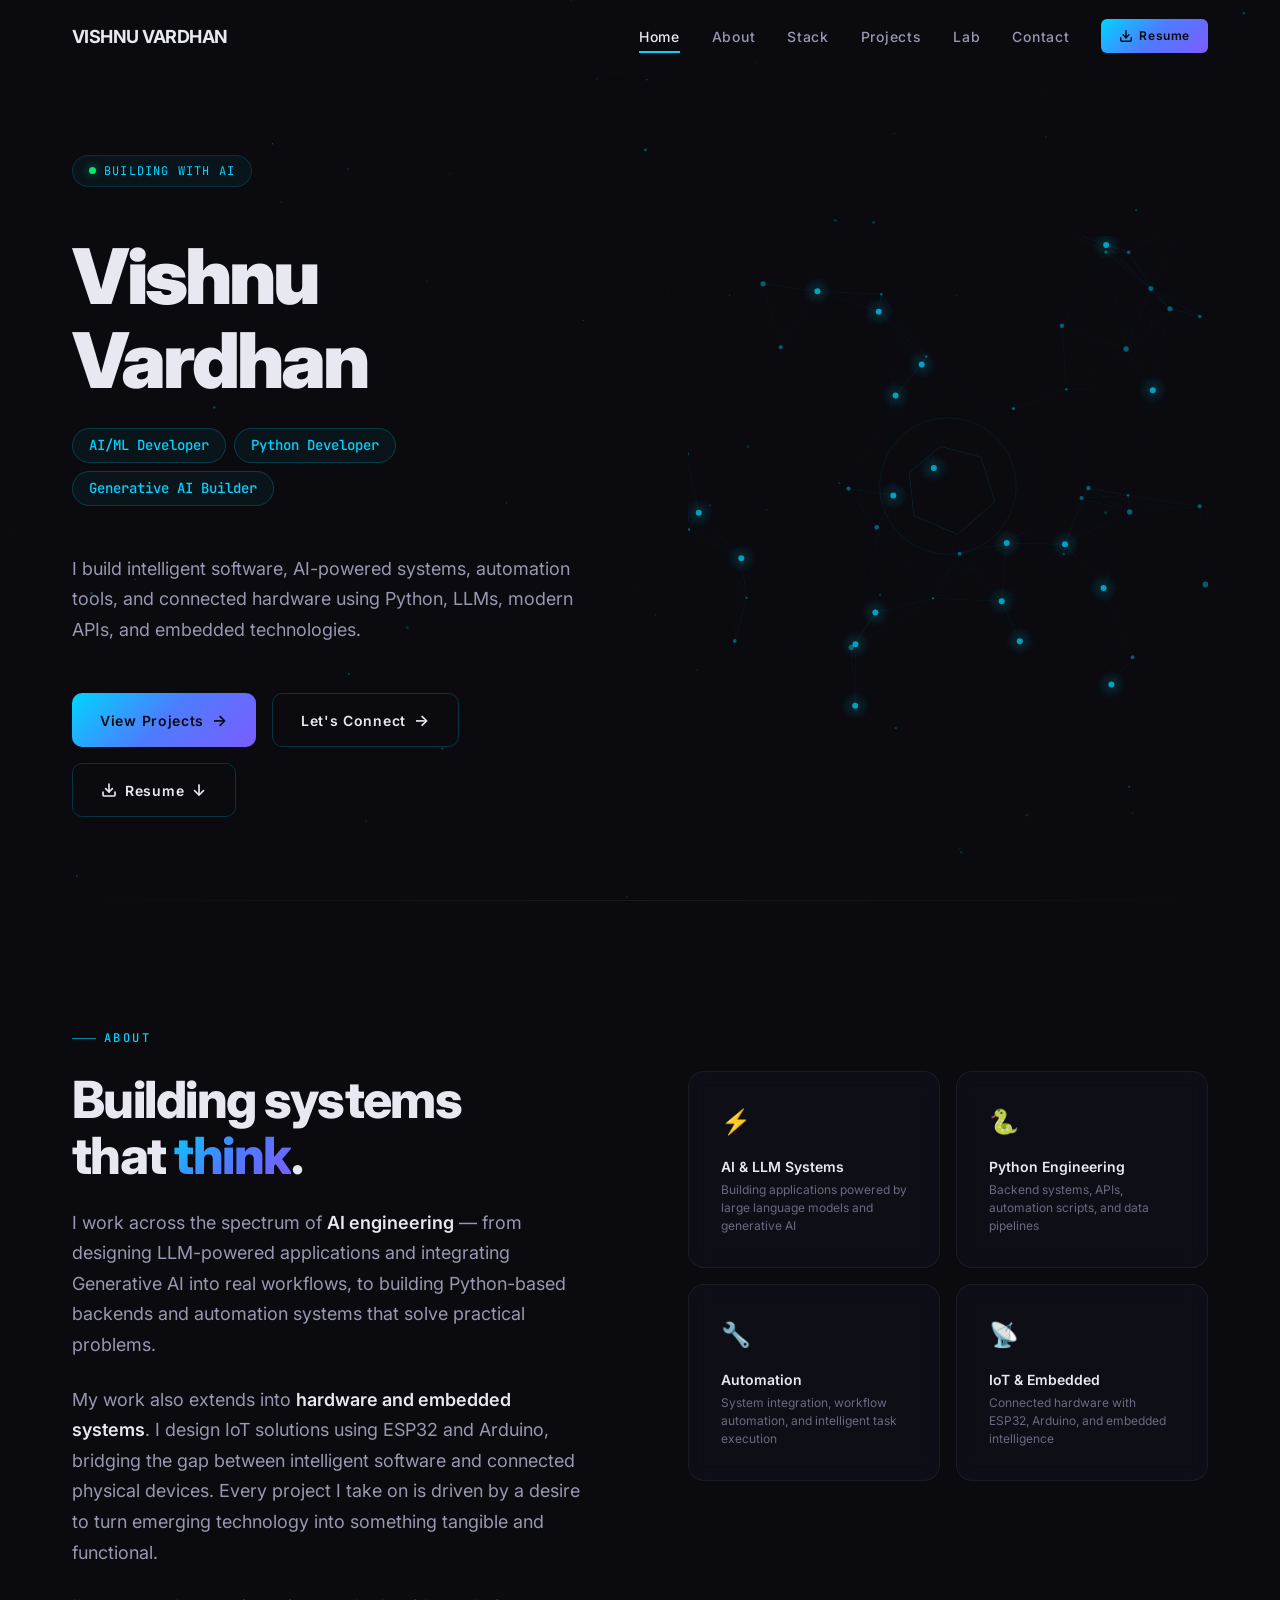
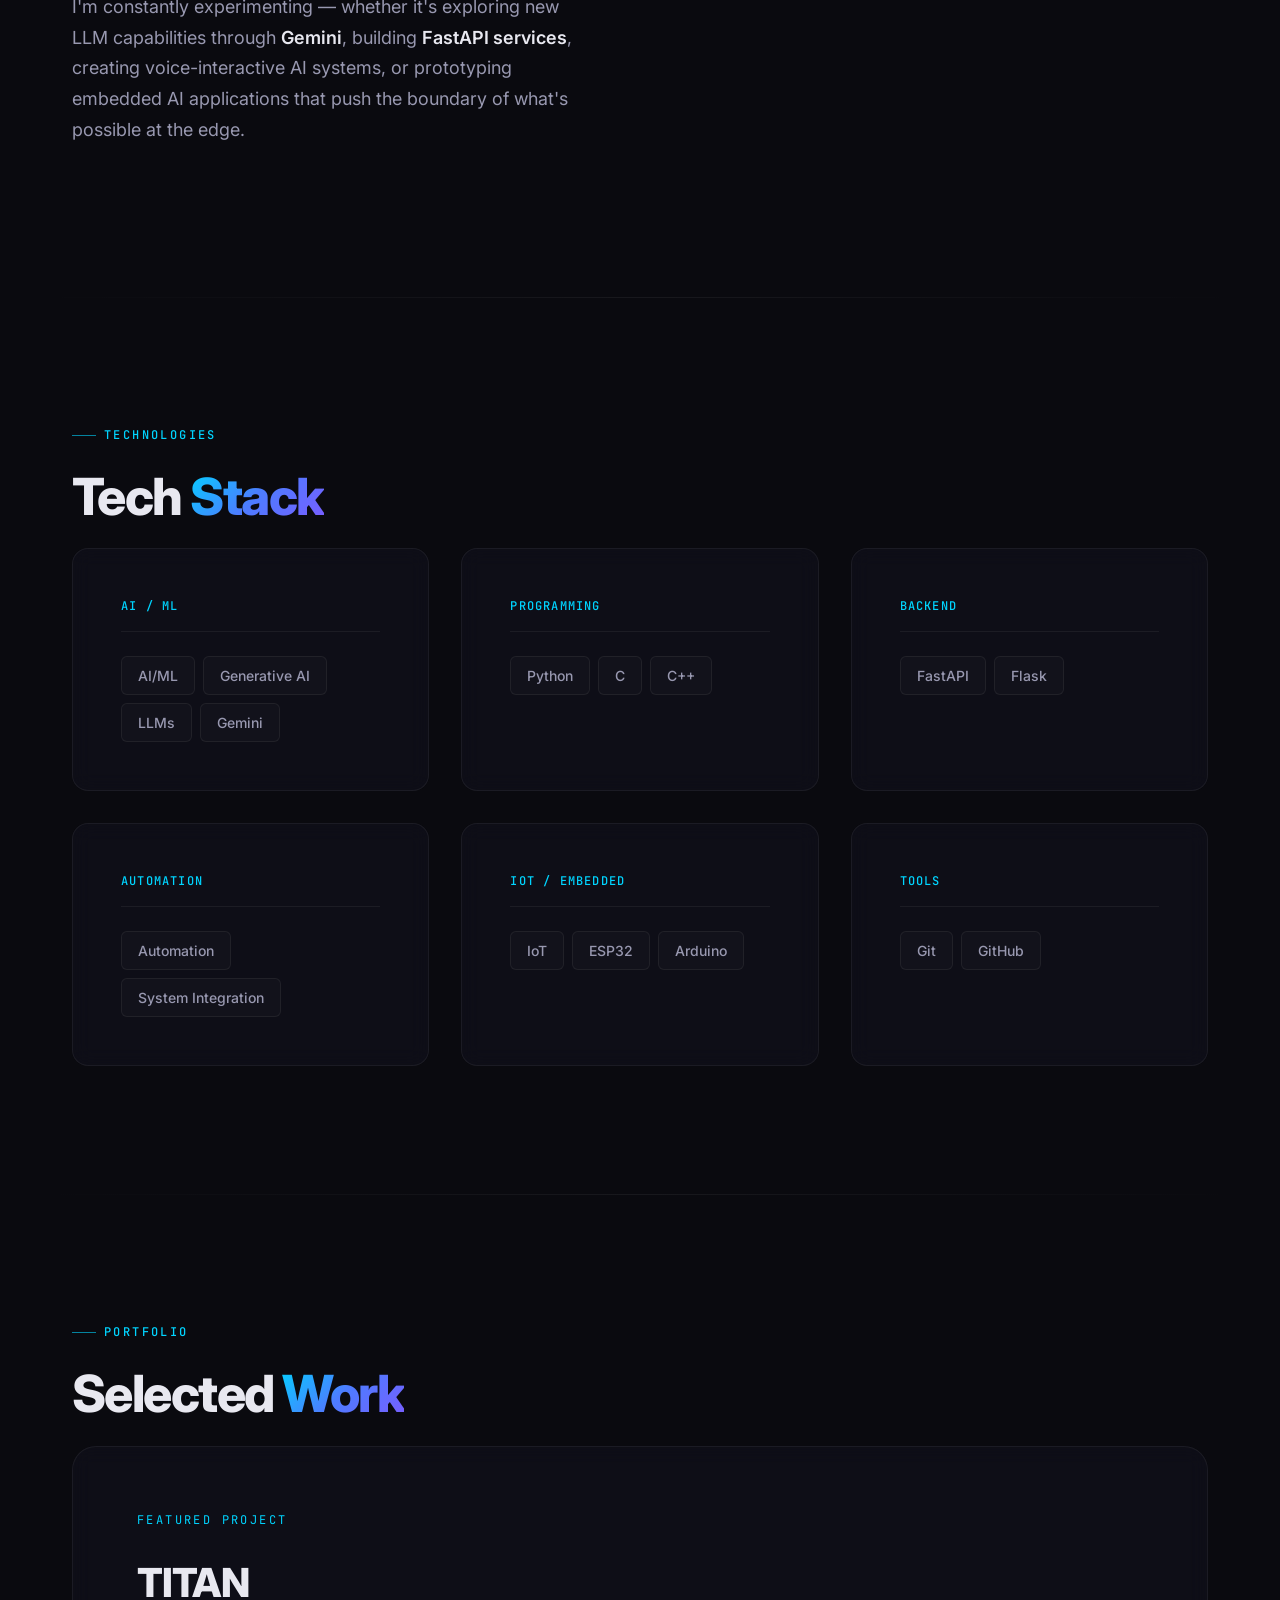
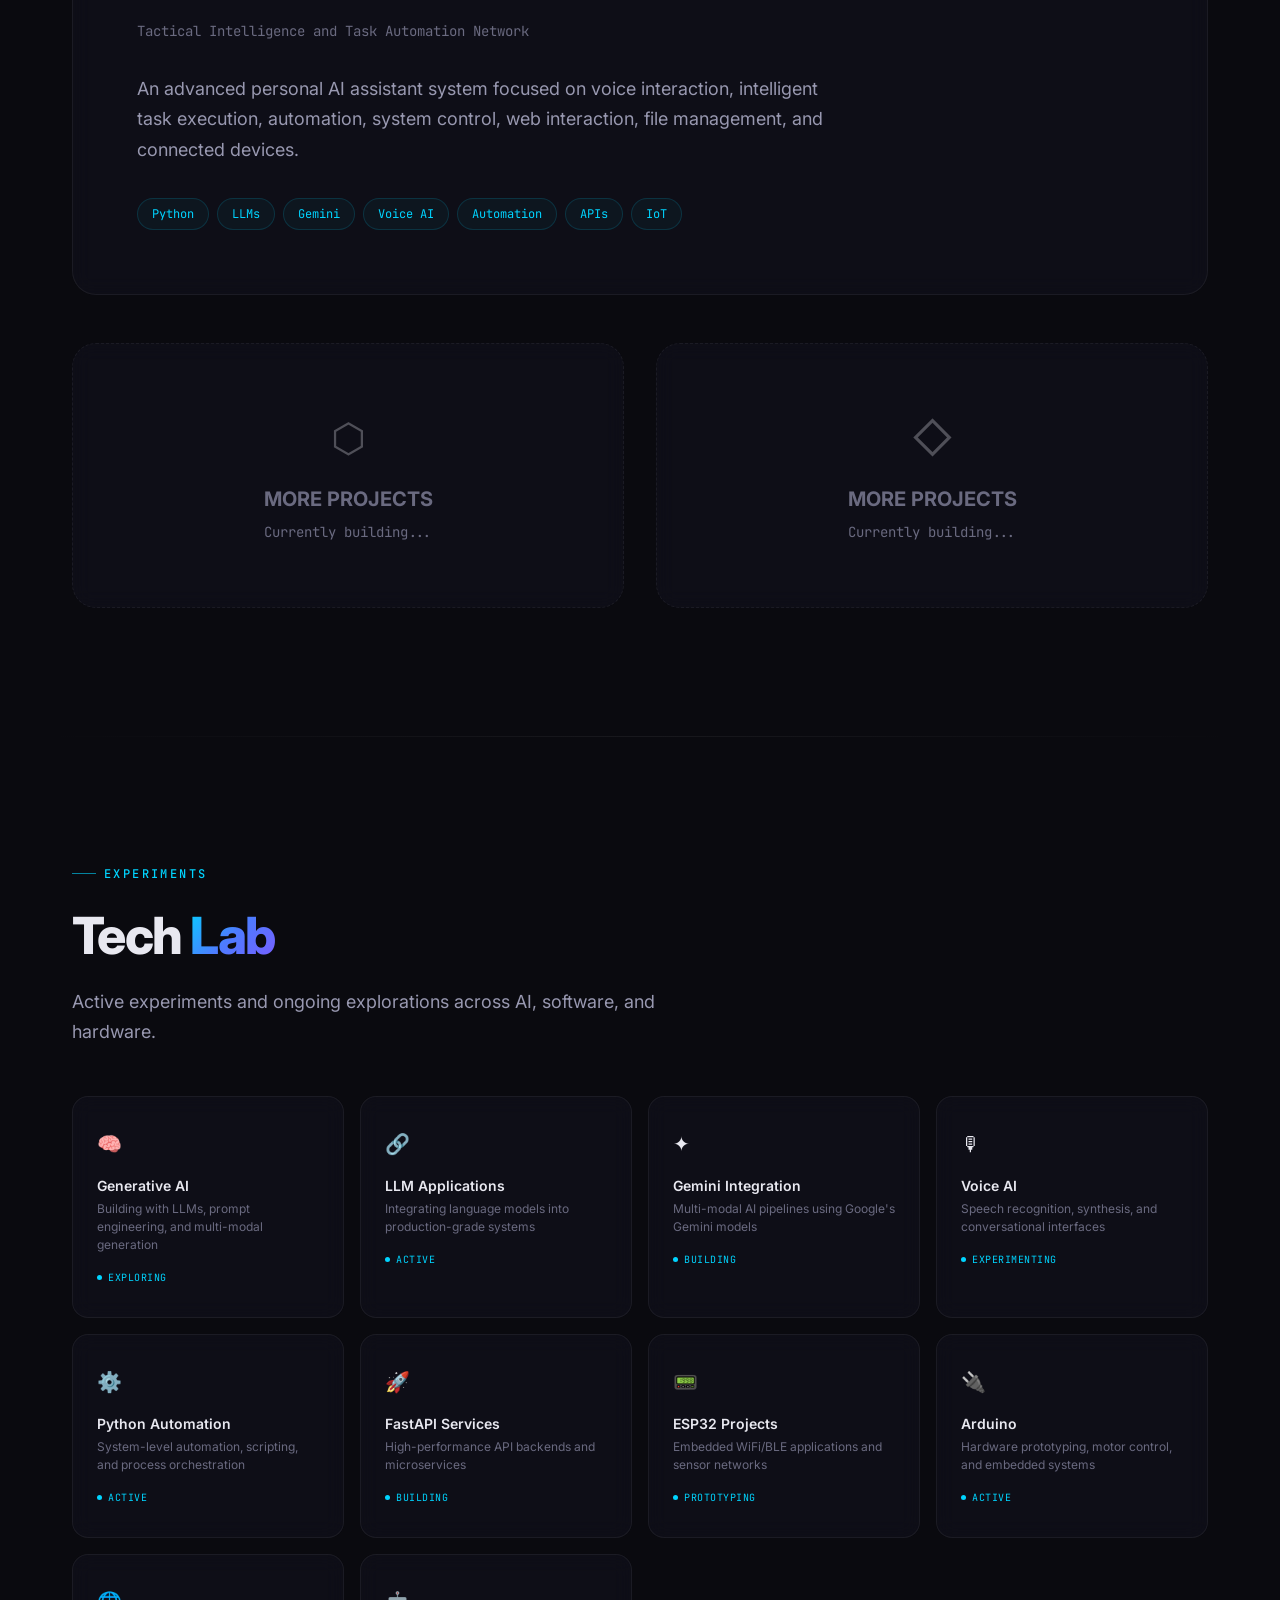
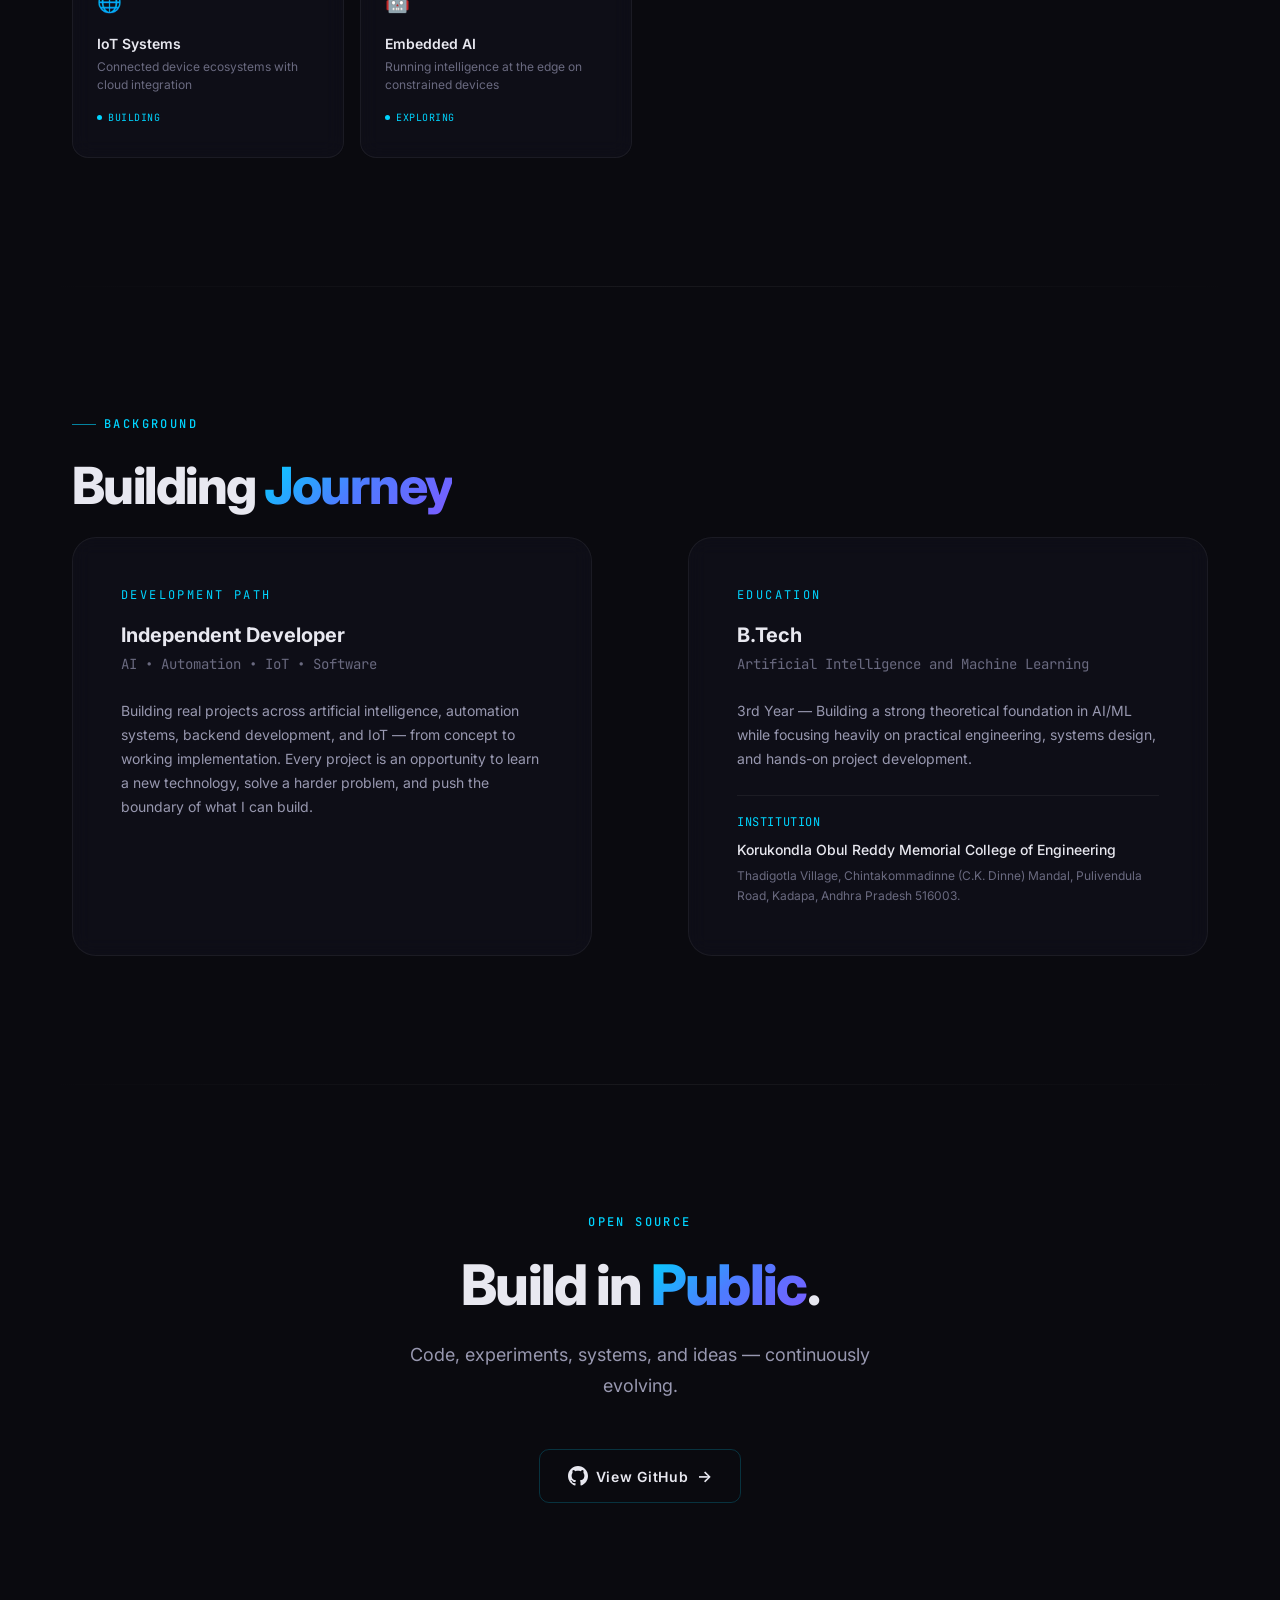
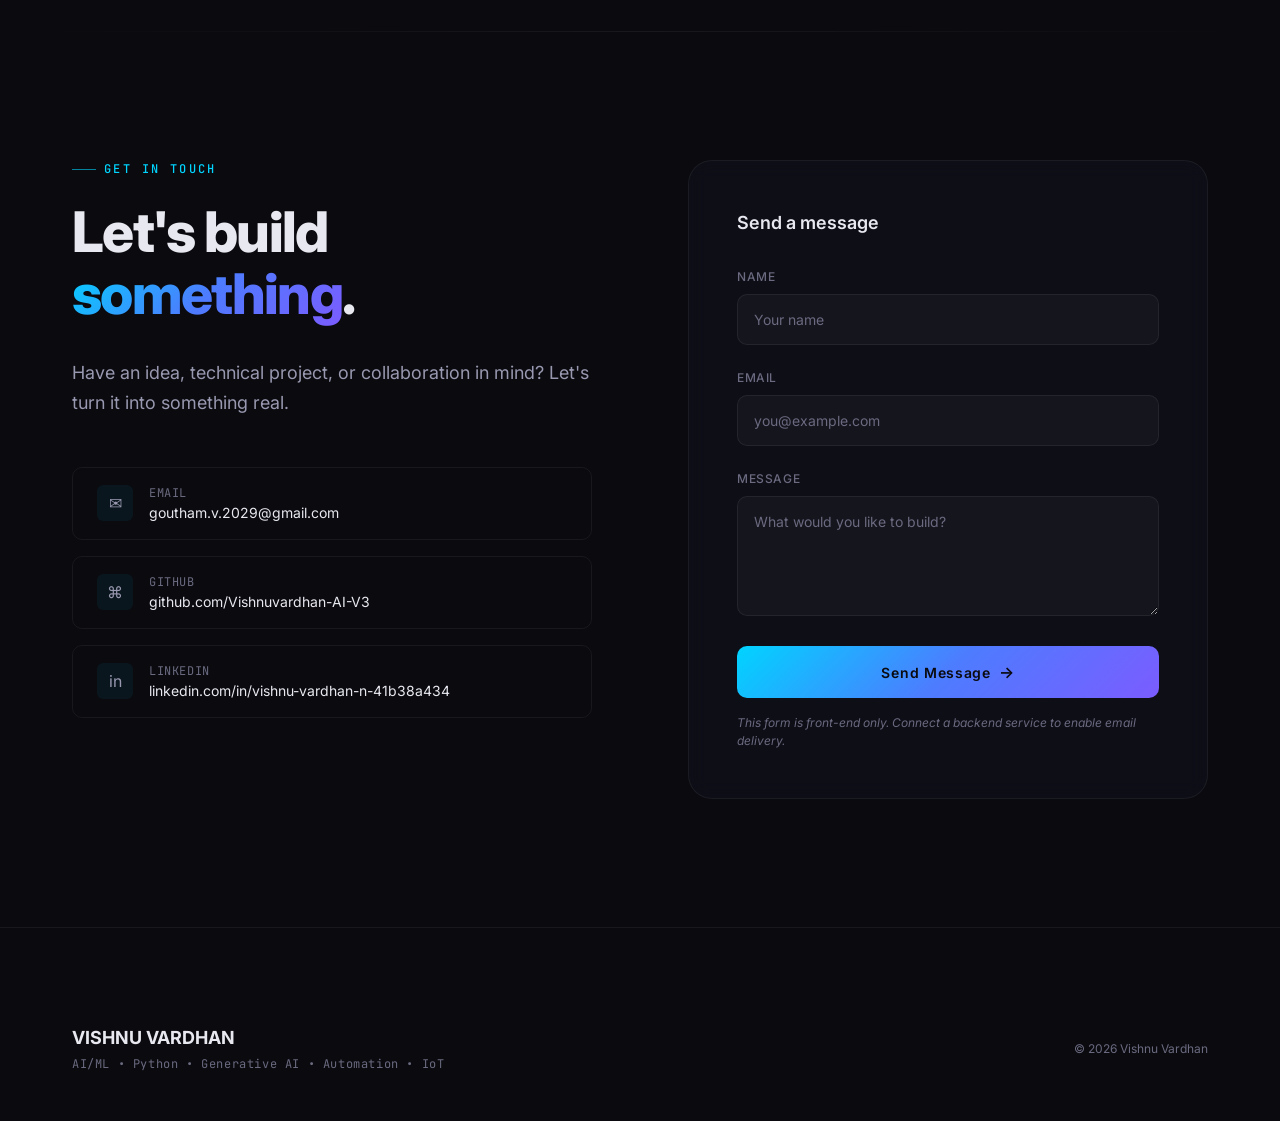
==== commit 96c9f8e6: "Update index.html" ====
--- a/index.html
+++ b/index.html
@@ -1732,6 +1732,11 @@
                     <p>
                         3rd Year — Building a strong theoretical foundation in AI/ML while focusing heavily on practical engineering, systems design, and hands-on project development.
                     </p>
+                    <div style="margin-top: var(--space-lg); padding-top: var(--space-md); border-top: 1px solid var(--border-subtle);">
+                        <p style="font-family: var(--font-mono); font-size: var(--fs-xs); color: var(--accent-cyan); letter-spacing: var(--ls-wide); text-transform: uppercase; margin-bottom: 6px;">Institution</p>
+                        <p style="font-size: var(--fs-sm); color: var(--text-primary); font-weight: var(--fw-medium); margin-bottom: 4px;">Korukondla Obul Reddy Memorial College of Engineering</p>
+                        <p style="font-size: var(--fs-xs); color: var(--text-tertiary);">Thadigotla Village, Chintakommadinne (C.K. Dinne) Mandal, Pulivendula Road, Kadapa, Andhra Pradesh 516003.</p>
+                    </div>
                 </div>
             </div>
         </div>
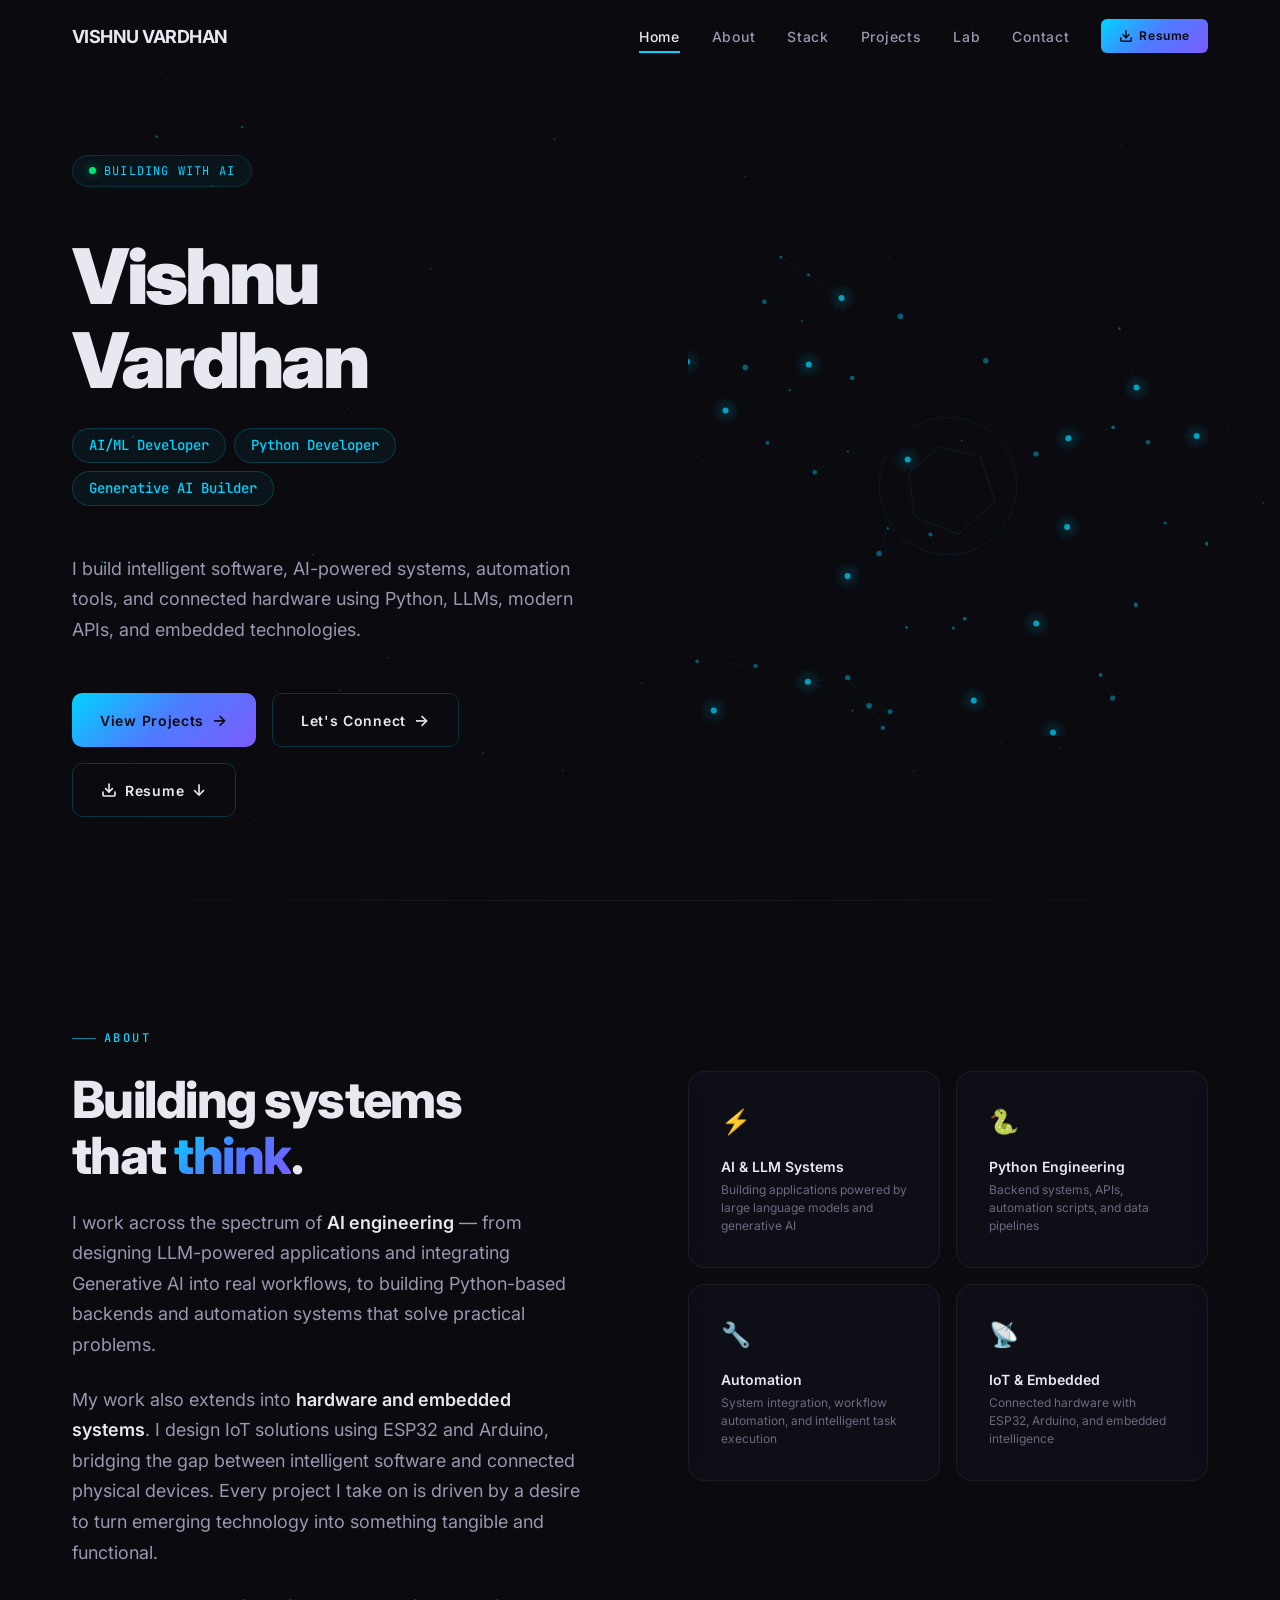
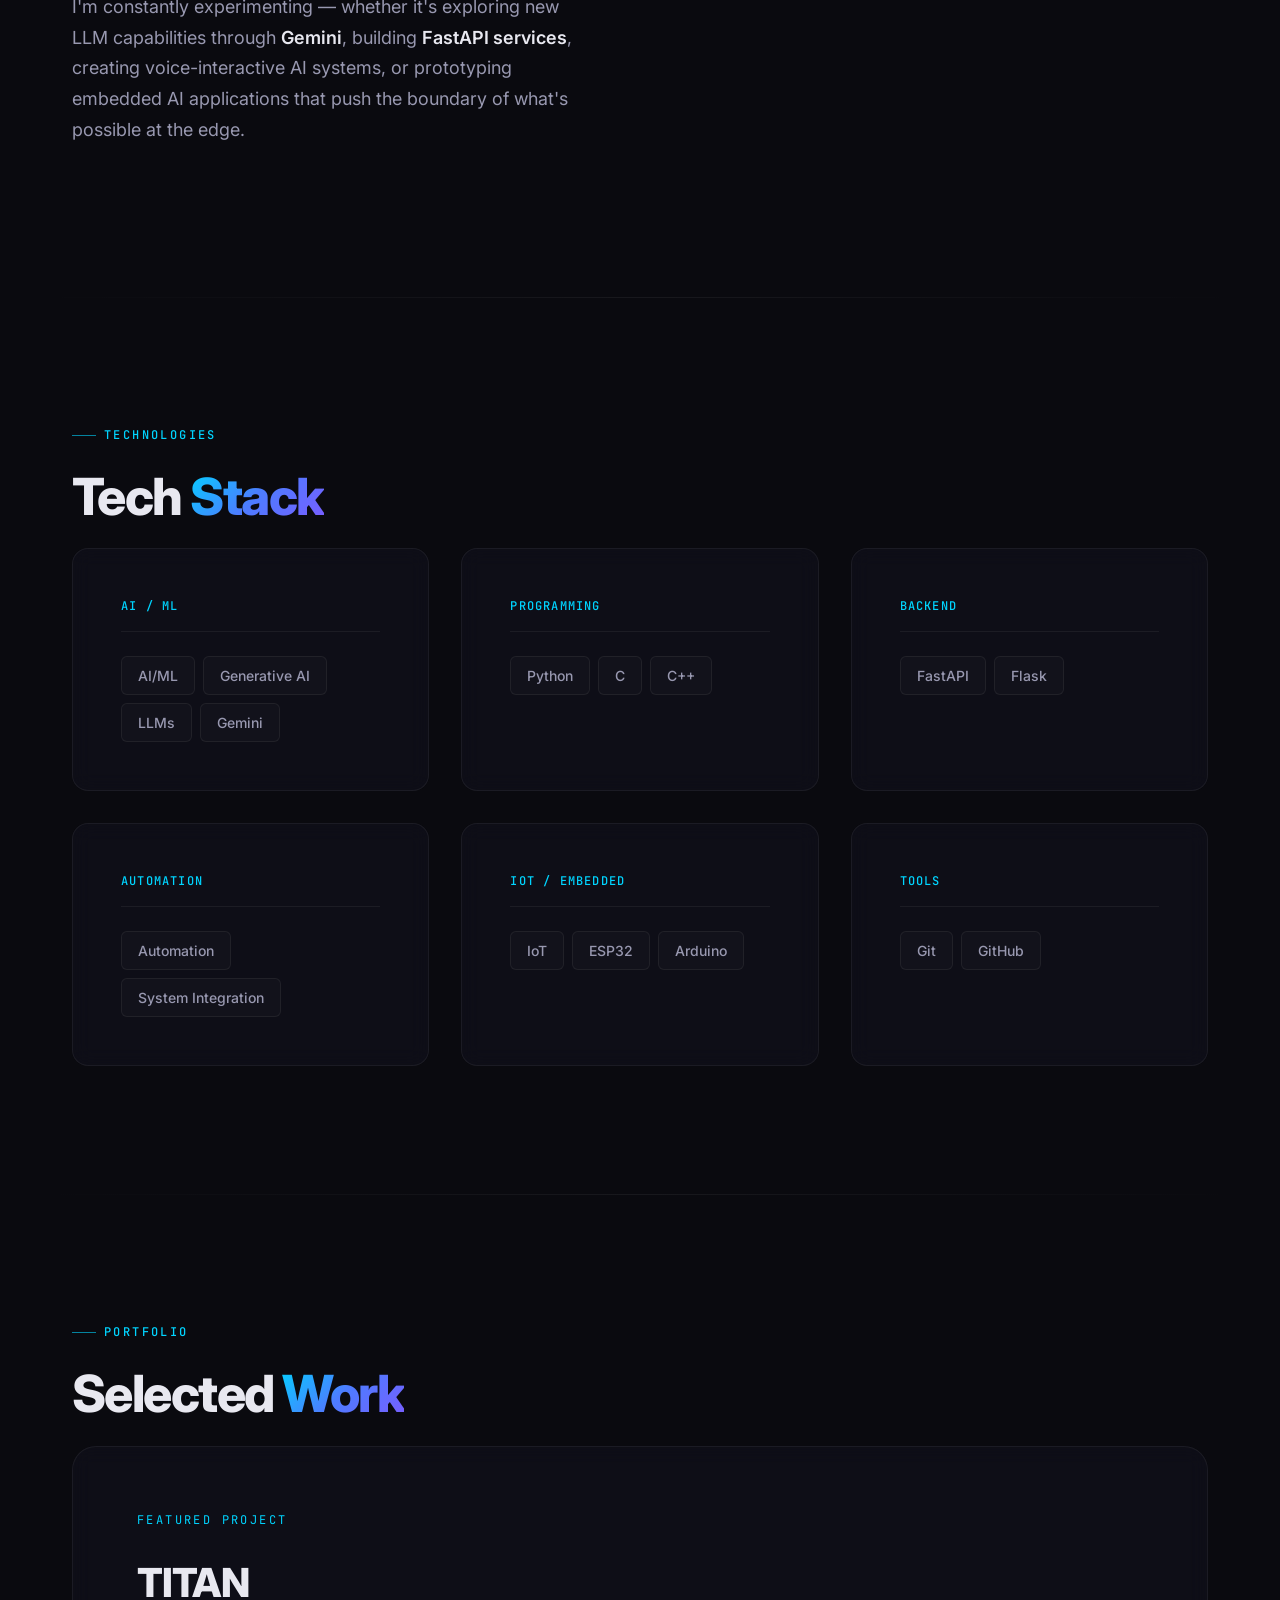
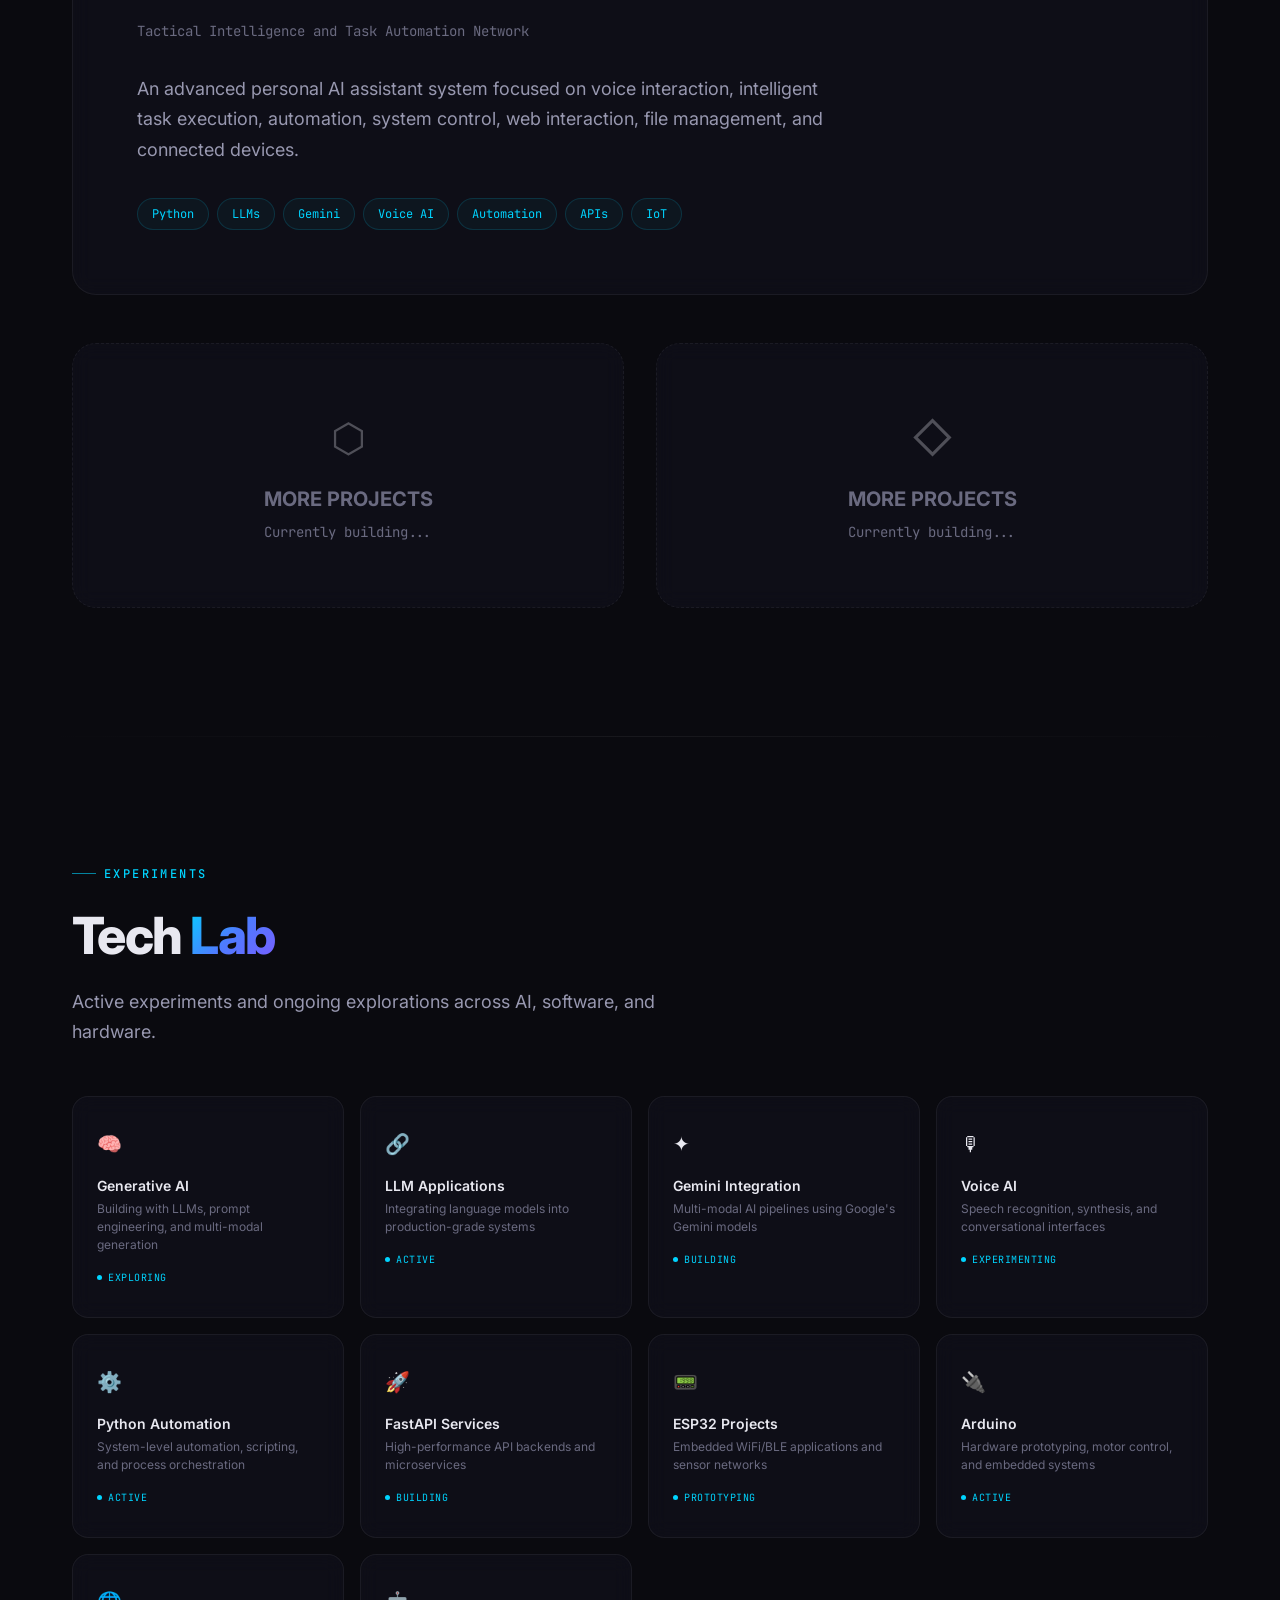
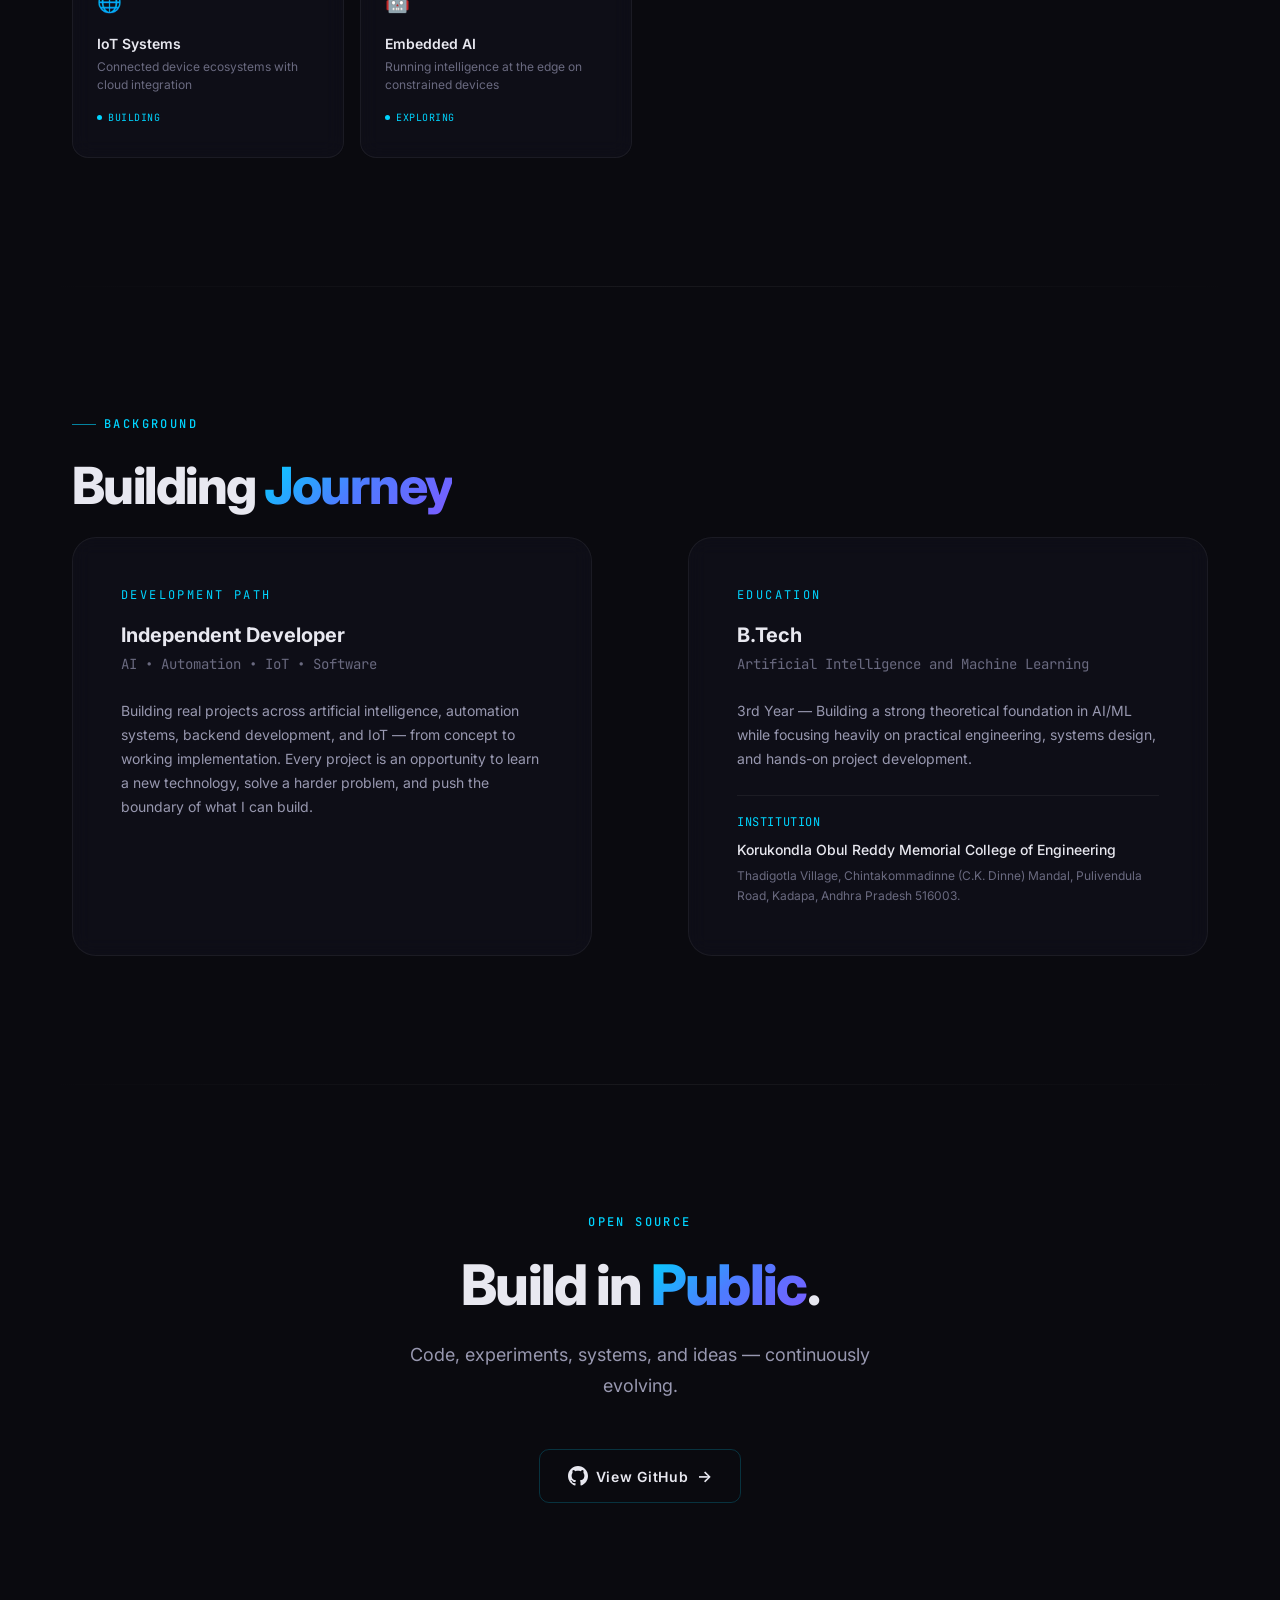
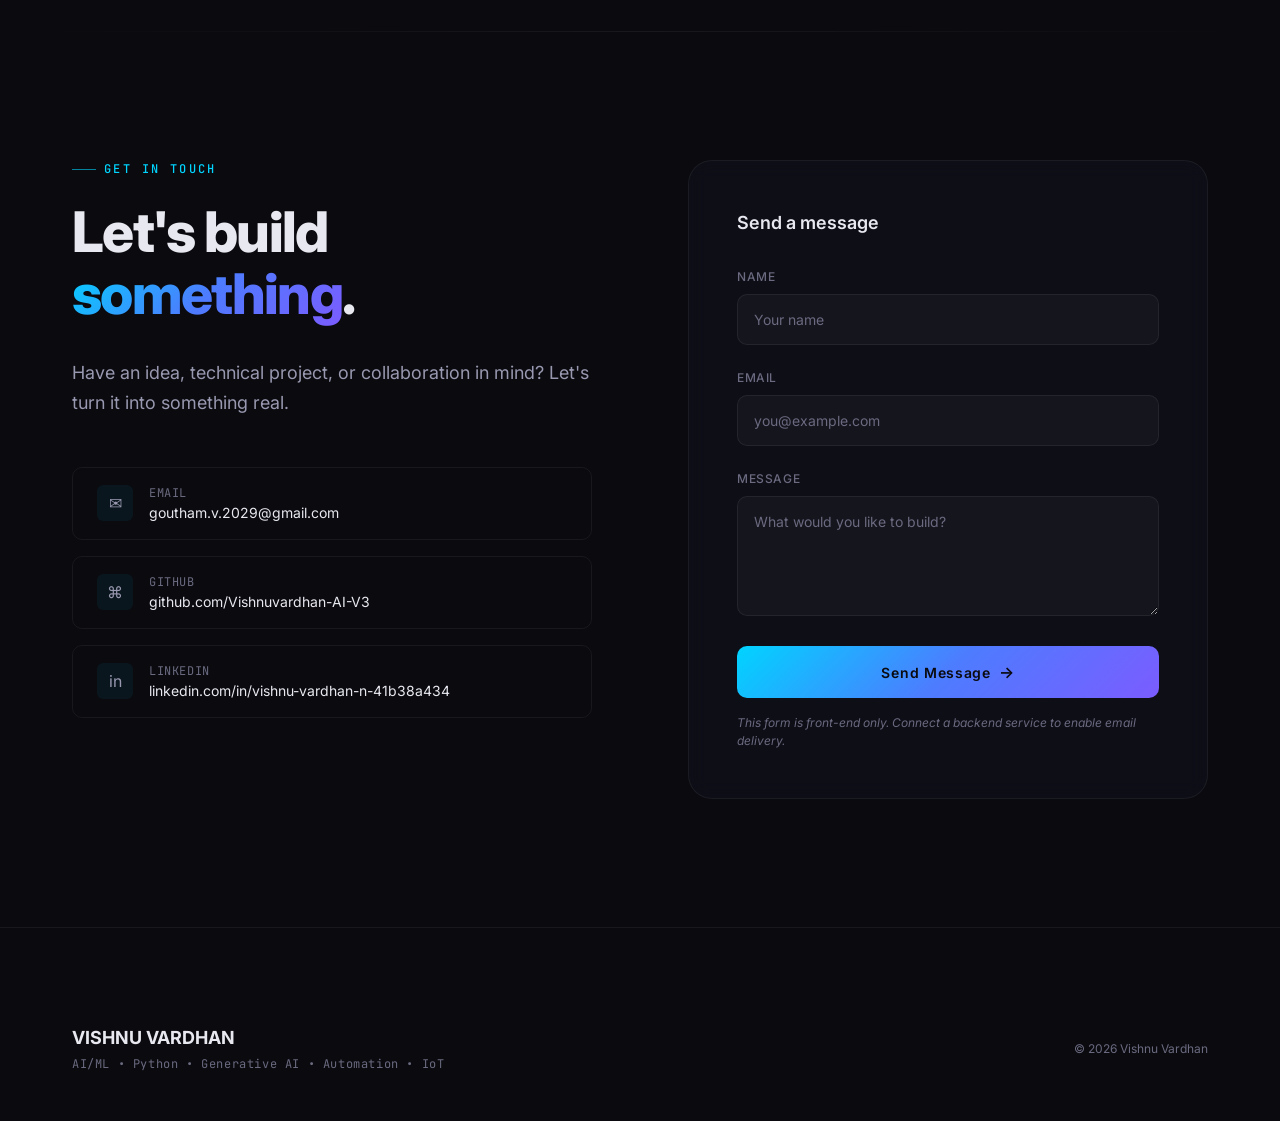
==== commit b603fee1: "Change resume link from PDF to HTML" ====
--- a/index.html
+++ b/index.html
@@ -1468,7 +1468,7 @@
                             Let's Connect
                             <span class="btn-icon">→</span>
                         </a>
-                        <a href="resume.pdf" target="_blank" rel="noopener noreferrer" class="btn btn-secondary" download>
+                        <a href="resume.html" target="_blank" rel="noopener noreferrer" class="btn btn-secondary" download>
                             <svg width="16" height="16" viewBox="0 0 24 24" fill="none" stroke="currentColor" stroke-width="2.5" stroke-linecap="round" stroke-linejoin="round"><path d="M21 15v4a2 2 0 0 1-2 2H5a2 2 0 0 1-2-2v-4"/><polyline points="7 10 12 15 17 10"/><line x1="12" y1="15" x2="12" y2="3"/></svg>
                             Resume
                             <span class="btn-icon">↓</span>
